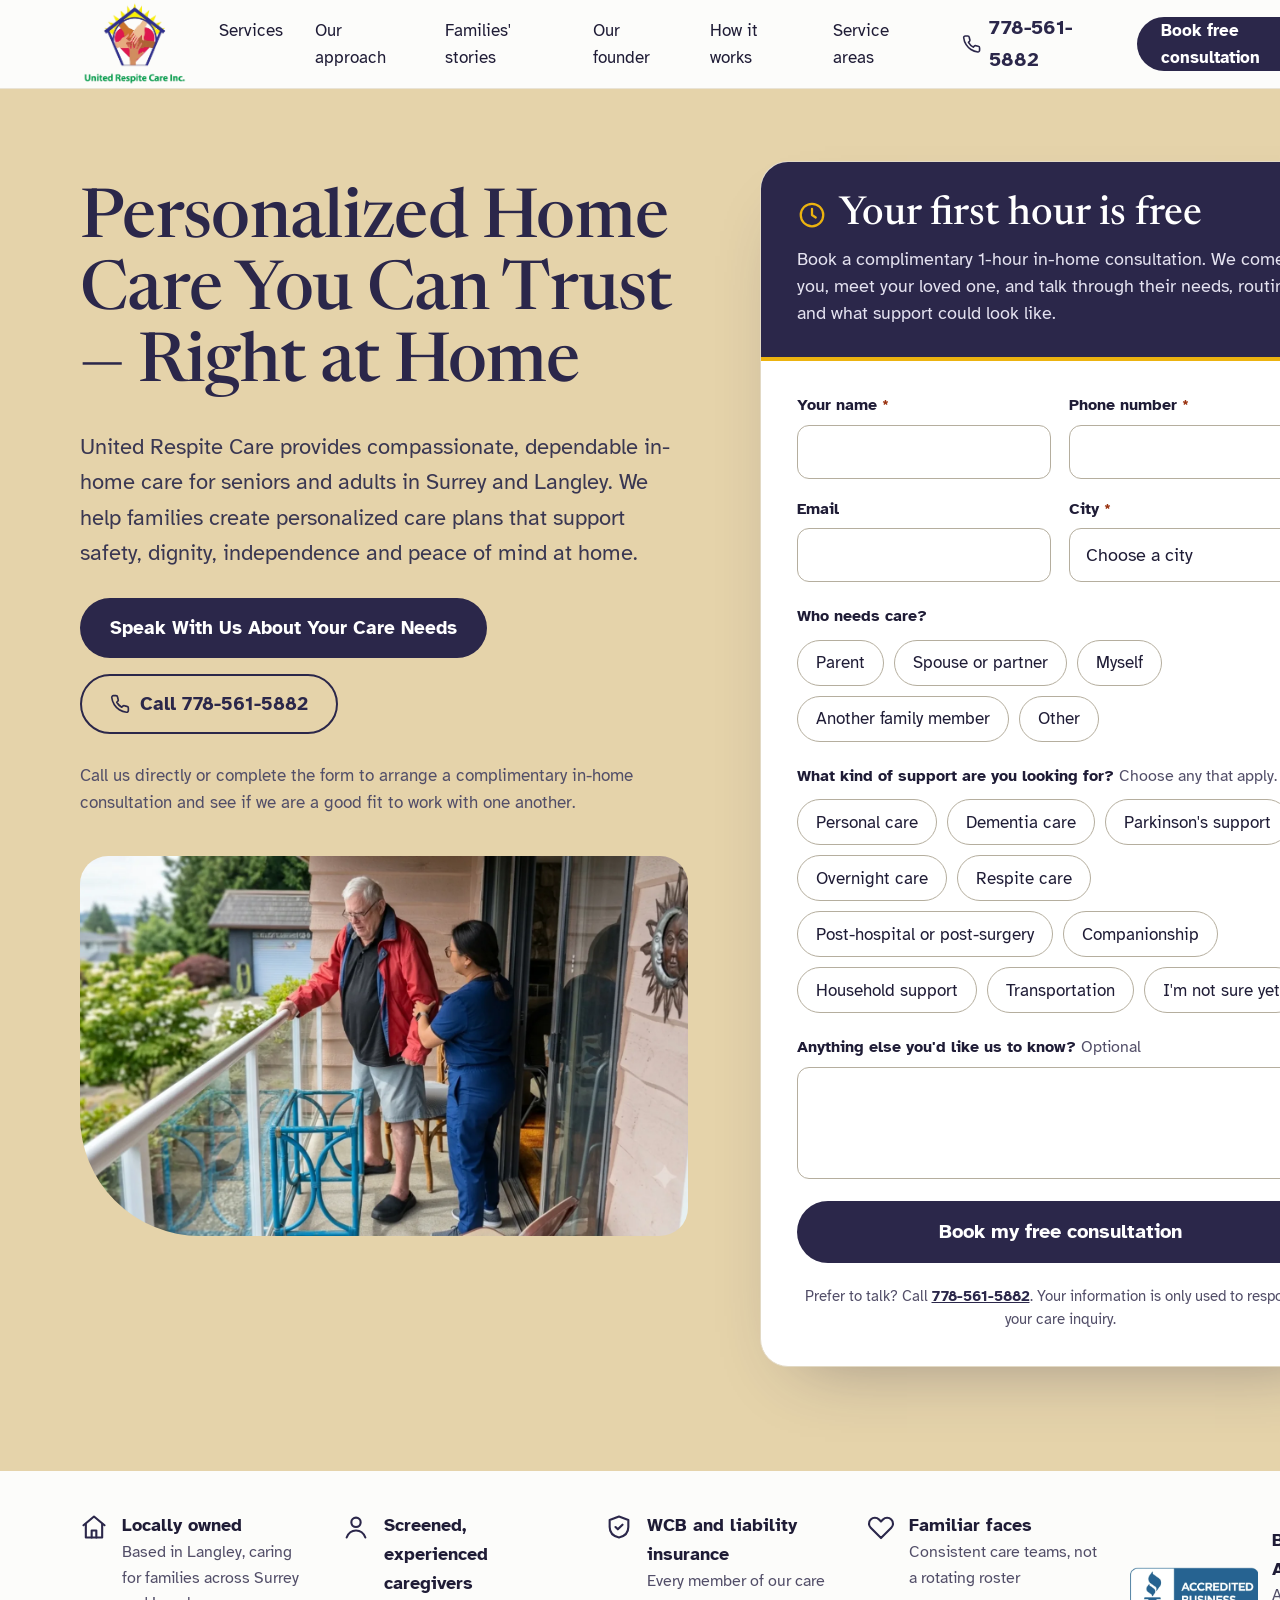
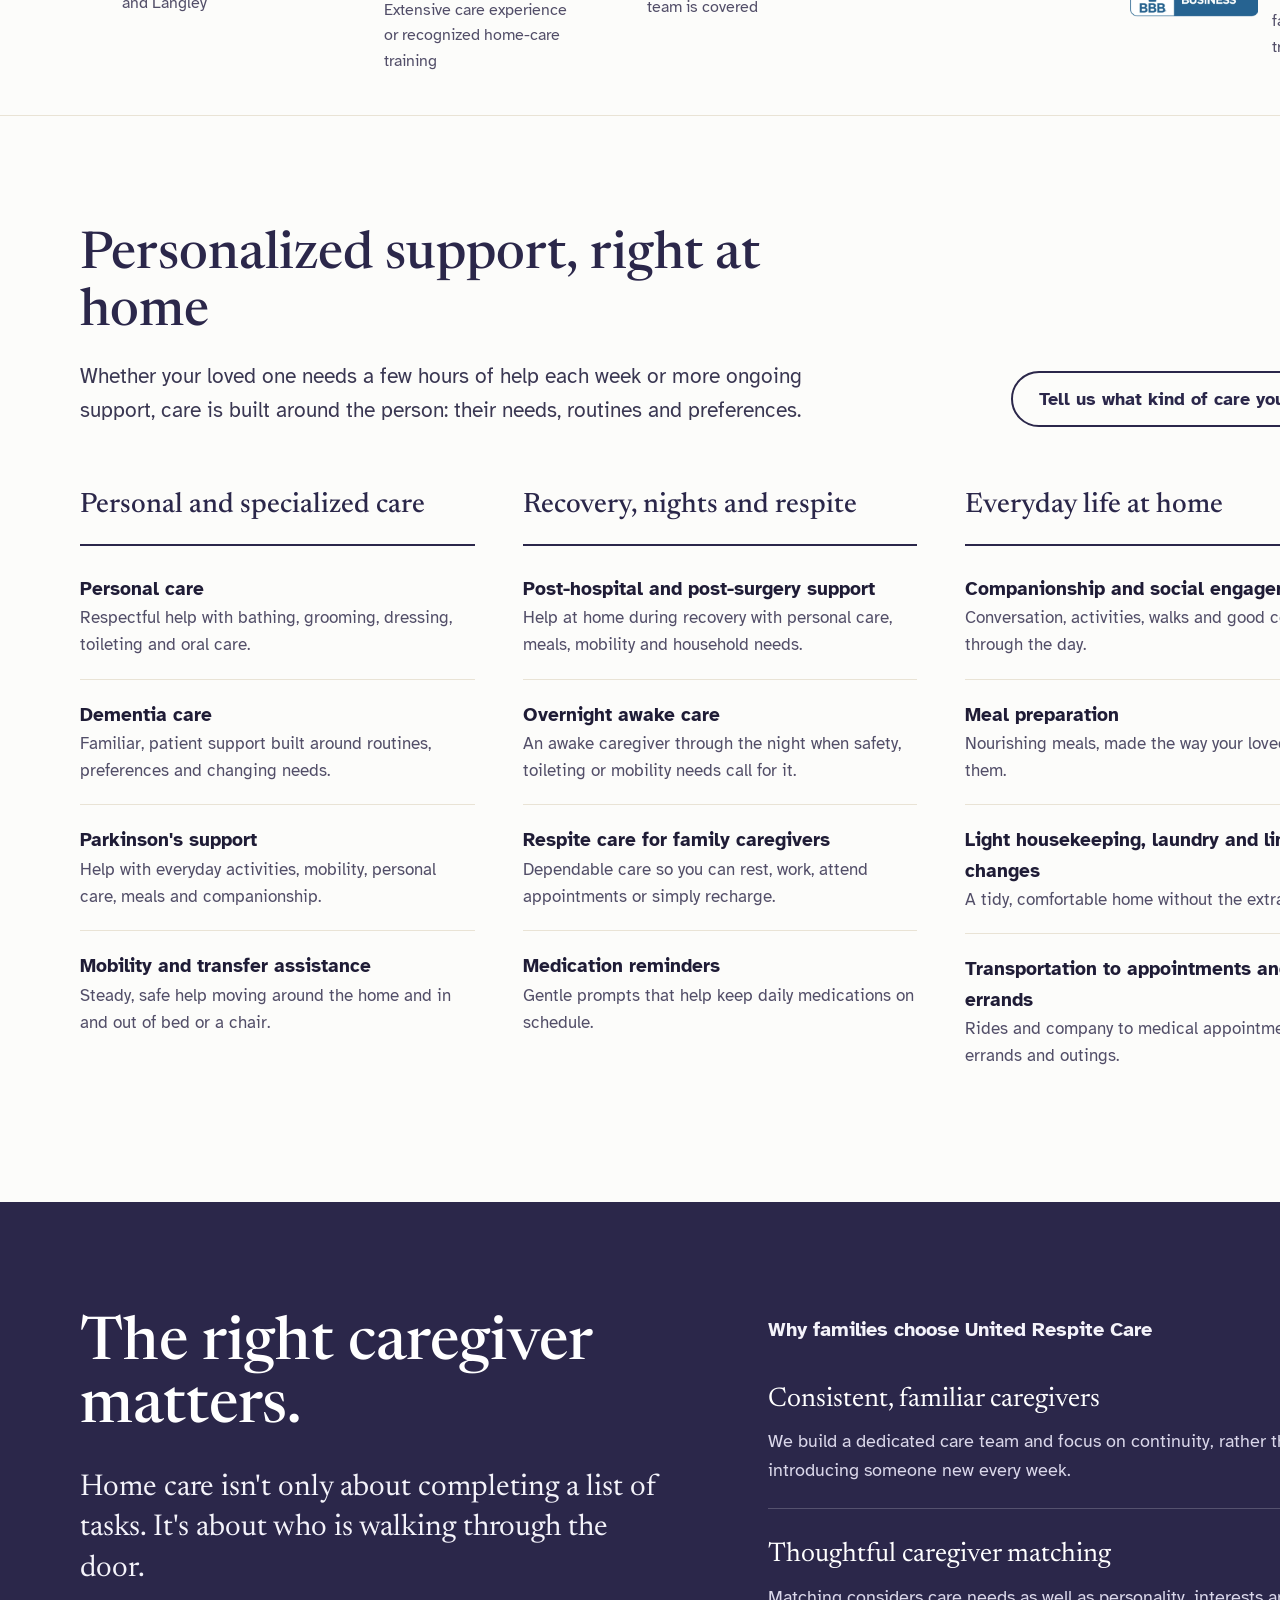
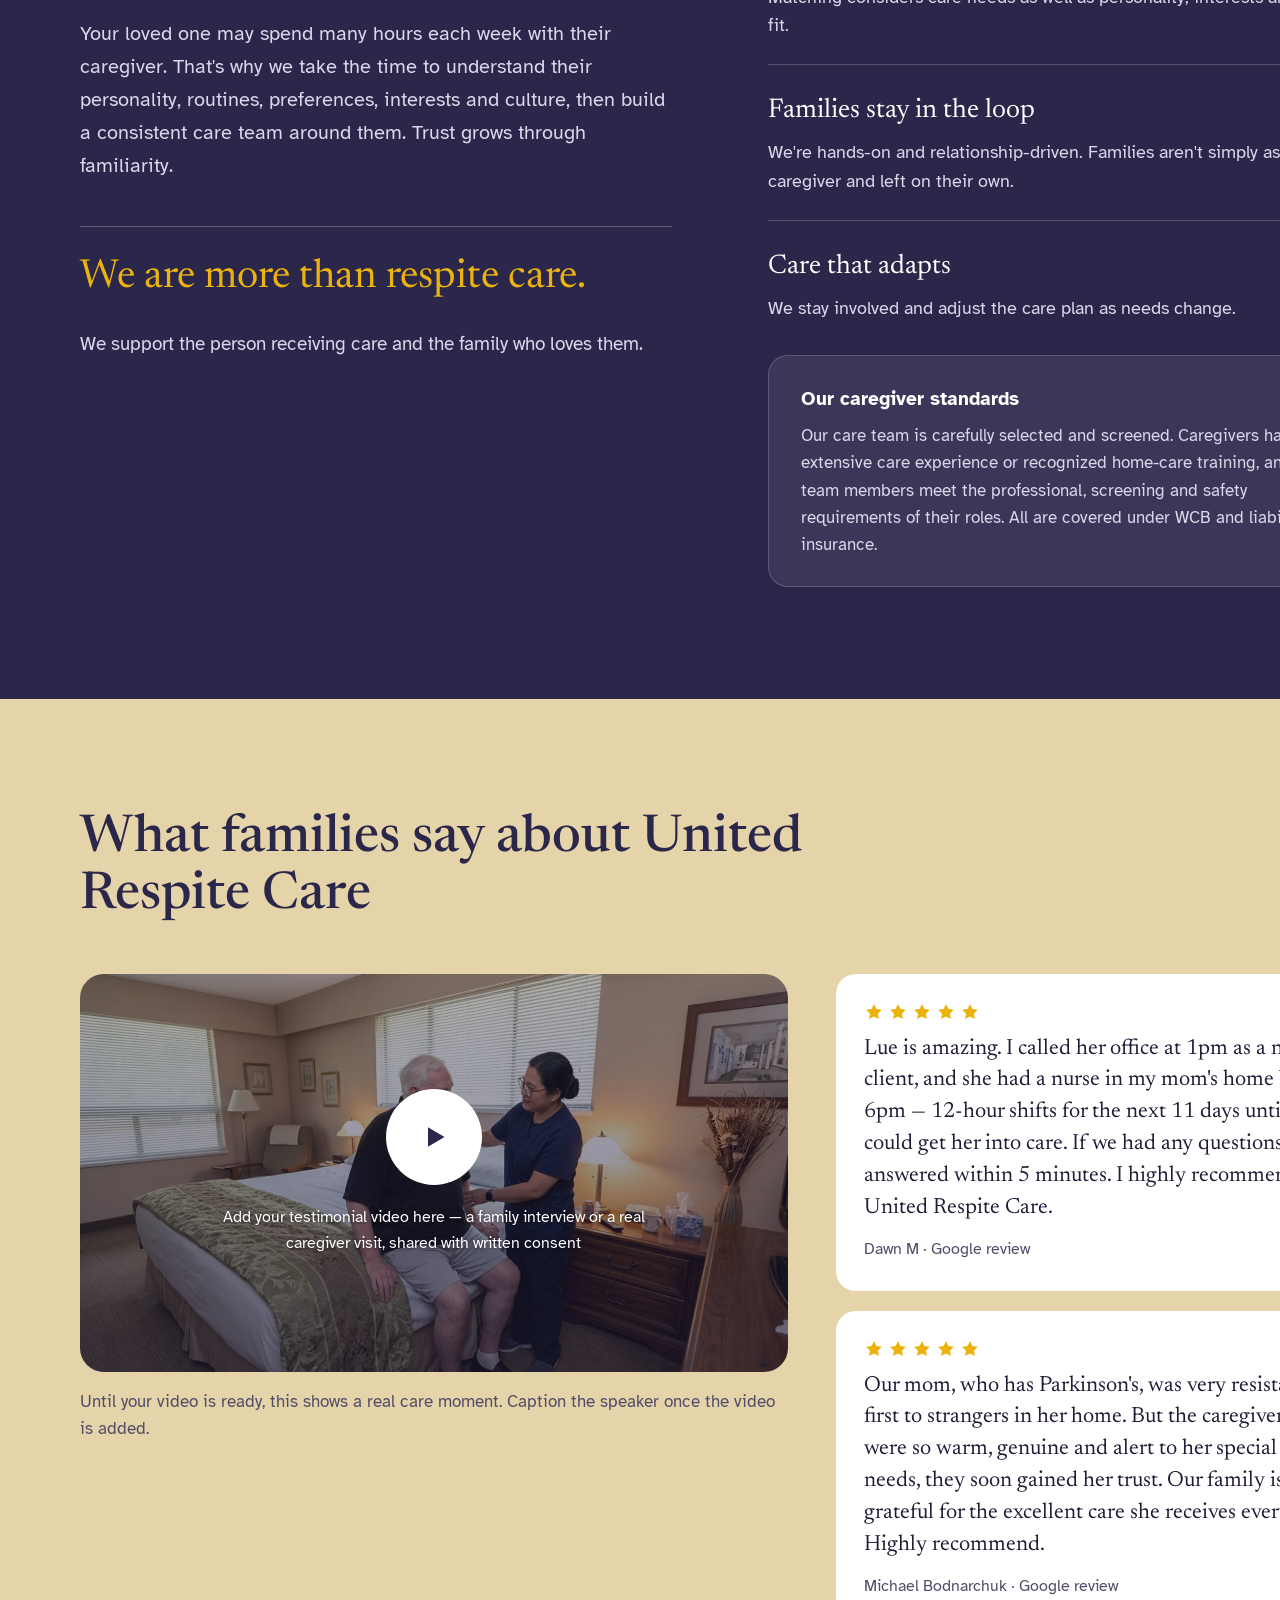
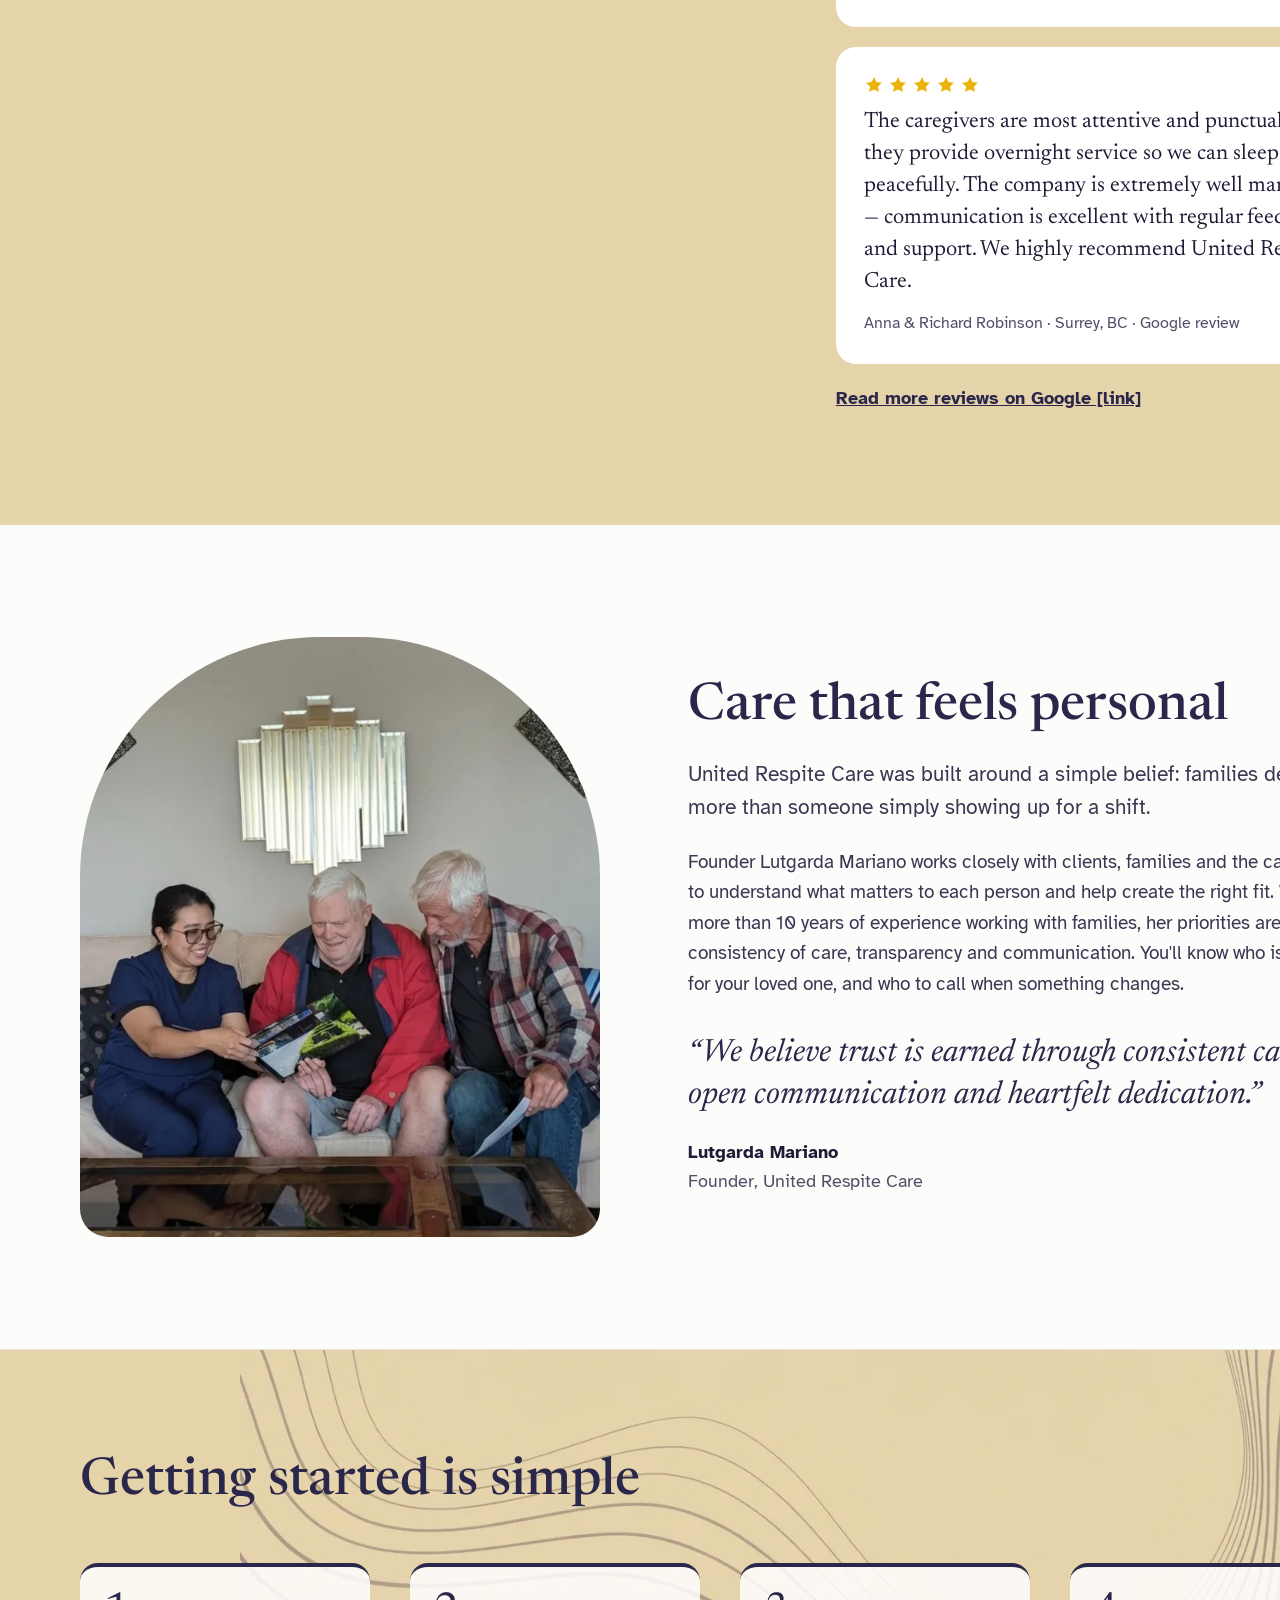
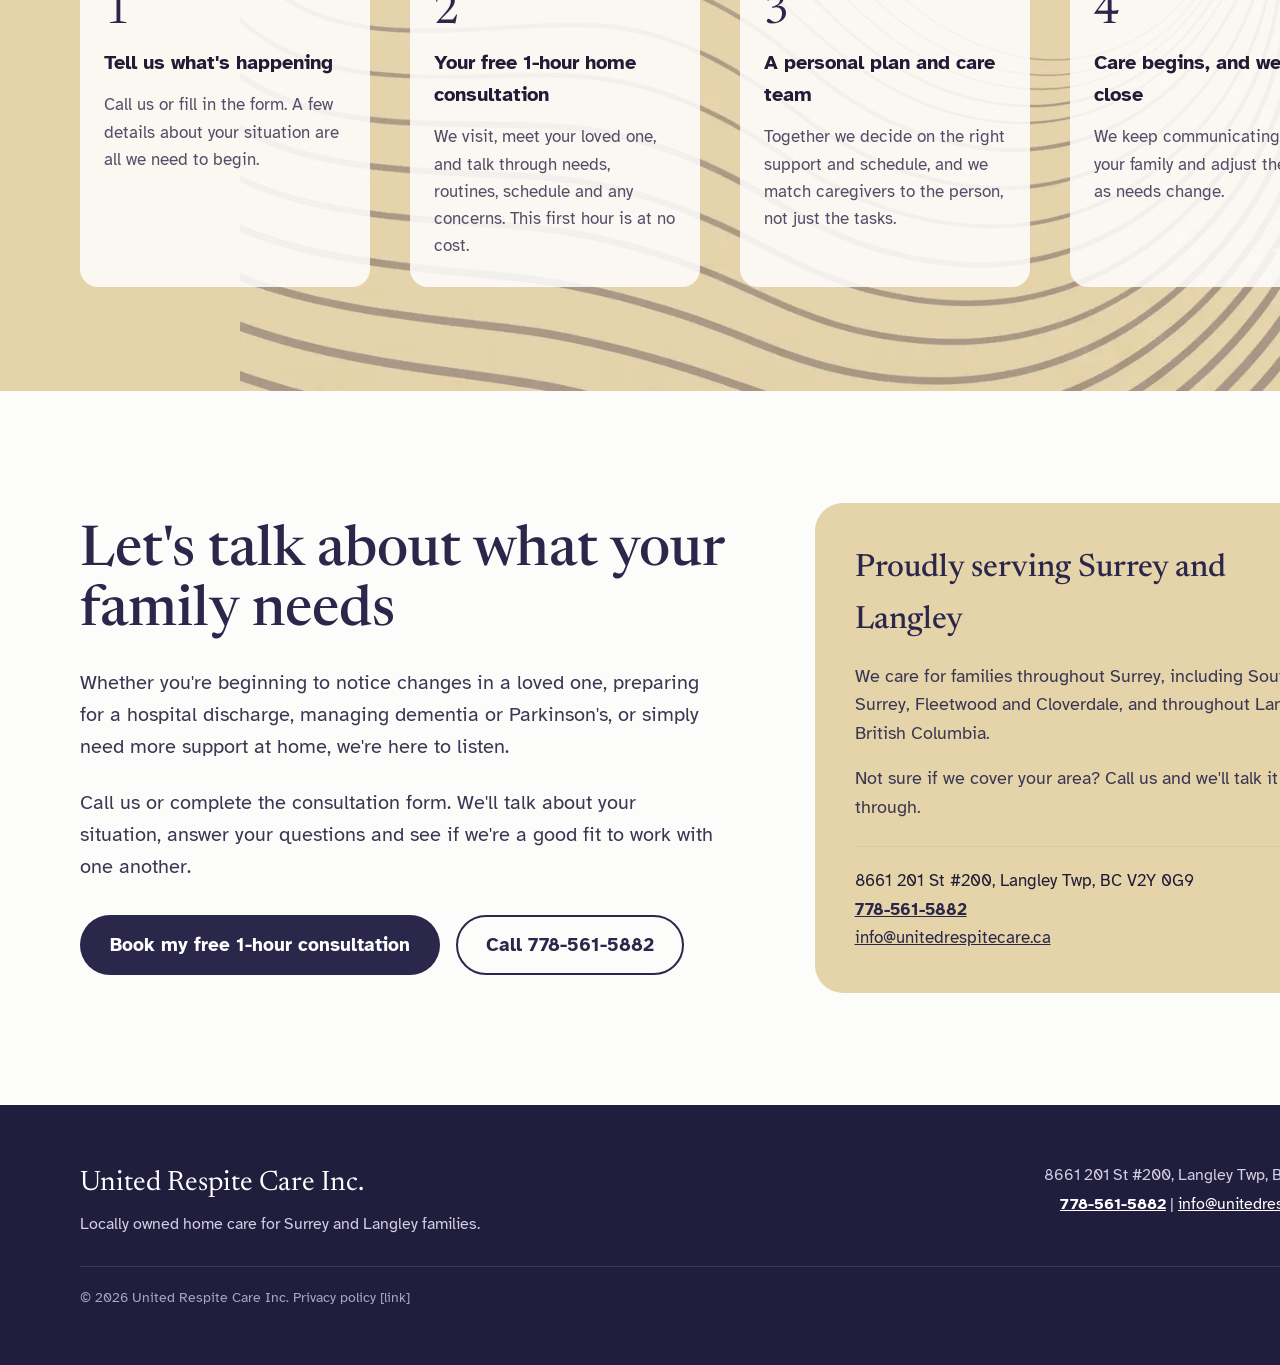
==== index.html @ 2848a7b1 "Add files via upload" ====
<!doctype html>
<html lang="en">
<head>
<meta charset="utf-8">
<meta name="viewport" content="width=device-width, initial-scale=1">
<title>Home Care in Surrey &amp; Langley | United Respite Care Inc.</title>
<meta name="description" content="Personalized, compassionate in-home care for seniors and adults in Surrey and Langley, BC. Dementia, Parkinson's, respite, overnight and post-hospital care. Book a free 1-hour consultation with United Respite Care.">
<link rel="canonical" href="https://www.unitedrespitecare.ca/">
<meta property="og:title" content="Personalized Home Care You Can Trust — United Respite Care">
<meta property="og:description" content="Compassionate in-home care for seniors and adults in Surrey and Langley, BC. Book a free 1-hour consultation.">
<meta property="og:type" content="website">
<meta property="og:url" content="https://www.unitedrespitecare.ca/">
<meta property="og:image" content="https://www.unitedrespitecare.ca/assets/hero.webp">
<link rel="icon" href="assets/logo.webp">
<link rel="preconnect" href="https://fonts.googleapis.com">
<link rel="preconnect" href="https://fonts.gstatic.com" crossorigin>
<link href="https://fonts.googleapis.com/css2?family=Atkinson+Hyperlegible:ital,wght@0,400;0,700;1,400&family=Newsreader:ital,opsz,wght@0,6..72,400;0,6..72,500;1,6..72,400&display=swap" rel="stylesheet">
<script type="application/ld+json">
{
  "@context": "https://schema.org",
  "@type": "HomeAndConstructionBusiness",
  "@id": "https://www.unitedrespitecare.ca/#business",
  "name": "United Respite Care Inc.",
  "image": "https://www.unitedrespitecare.ca/assets/hero.webp",
  "url": "https://www.unitedrespitecare.ca/",
  "telephone": "+1-778-561-5882",
  "email": "info@unitedrespitecare.ca",
  "priceRange": "$$",
  "address": {
    "@type": "PostalAddress",
    "streetAddress": "8661 201 St #200",
    "addressLocality": "Langley Twp",
    "addressRegion": "BC",
    "postalCode": "V2Y 0G9",
    "addressCountry": "CA"
  },
  "areaServed": ["Surrey", "South Surrey", "Fleetwood", "Cloverdale", "Langley"],
  "description": "Locally owned home care agency providing personalized, compassionate in-home support for seniors and adults in Surrey and Langley, BC."
}
</script>
<link rel="stylesheet" href="styles.css">
</head>
<body>

<div style="width: 1440px; height: 6420px; display: flex; flex-direction: column; background: #FCFCFA; color: #1F1C36; font-family: 'Atkinson Hyperlegible', 'Segoe UI', system-ui, sans-serif; font-size: 19px; line-height: 1.6; ">

<!-- Header -->
<header class="site-header" style="height: 112px; box-sizing: border-box; padding: 0 80px; display: flex; align-items: center; justify-content: space-between; gap: 32px; background: #FCFCFA; border-bottom: 1px solid #E9E3D5">
  <a href="#top" aria-label="United Respite Care Inc. home" style="display: flex; align-items: center; text-decoration: none">
    <img src="assets/logo.webp" alt="United Respite Care Inc." style="height: 88px; width: auto; display: block">
  </a>
  <nav class="main-nav" style="display: flex; gap: 32px; font-size: 17px">
    <a href="#services" style="text-decoration: none; color: #1F1C36">Services</a>
    <a href="#approach" style="text-decoration: none; color: #1F1C36">Our approach</a>
    <a href="#stories" style="text-decoration: none; color: #1F1C36">Families' stories</a>
    <a href="#founder" style="text-decoration: none; color: #1F1C36">Our founder</a>
    <a href="#how" style="text-decoration: none; color: #1F1C36">How it works</a>
    <a href="#areas" style="text-decoration: none; color: #1F1C36">Service areas</a>
  </nav>
  <div class="header-cta" style="display: flex; align-items: center; gap: 20px">
    <a href="tel:+17785615882" style="display: flex; align-items: center; gap: 8px; font-size: 20px; font-weight: 700; text-decoration: none; color: #2B274A">
      <svg width="20" height="20" viewBox="0 0 24 24" fill="none" stroke="currentColor" stroke-width="2" stroke-linecap="round" stroke-linejoin="round" aria-hidden="true"><path d="M22 16.92v3a2 2 0 0 1-2.18 2 19.79 19.79 0 0 1-8.63-3.07 19.5 19.5 0 0 1-6-6 19.79 19.79 0 0 1-3.07-8.67A2 2 0 0 1 4.11 2h3a2 2 0 0 1 2 1.72 12.84 12.84 0 0 0 .7 2.81 2 2 0 0 1-.45 2.11L8.09 9.91a16 16 0 0 0 6 6l1.27-1.27a2 2 0 0 1 2.11-.45 12.84 12.84 0 0 0 2.81.7A2 2 0 0 1 22 16.92z"></path></svg>
      778-561-5882
    </a>
    <a href="#consult" class="btn" style="display: flex; align-items: center; min-height: 52px; padding: 0 24px; border-radius: 999px; background: #2B274A; color: #FFFFFF; font-weight: 700; font-size: 17px; text-decoration: none">Book free consultation</a>
  </div>
</header>

<!-- Hero with lead form -->
<section id="top" class="hero sec grid-hero" style="padding: 72px 80px 104px; background: #E5D3AA; display: grid; grid-template-columns: minmax(0, 1fr) 600px; gap: 72px; align-items: start">
  <div style="display: flex; flex-direction: column; gap: 28px; padding-top: 24px">
    <h1 style="margin: 0; font-family: 'Newsreader', Georgia, serif; font-weight: 500; font-size: 68px; line-height: 1.06; letter-spacing: -0.01em; color: #2B274A">Personalized Home Care You Can Trust — Right at Home</h1>
    <p style="margin: 0; font-size: 22px; line-height: 1.6; color: #3A3752; max-width: 620px">United Respite Care provides compassionate, dependable in-home care for seniors and adults in Surrey and Langley. We help families create personalized care plans that support safety, dignity, independence and peace of mind at home.</p>
    <div style="display: flex; flex-wrap: wrap; gap: 16px; align-items: center">
      <a href="#consult" class="btn" style="display: flex; align-items: center; min-height: 60px; padding: 0 30px; border-radius: 999px; background: #2B274A; color: #FFFFFF; font-weight: 700; font-size: 19px; text-decoration: none">Speak With Us About Your Care Needs</a>
      <a href="tel:+17785615882" class="btn" style="display: flex; align-items: center; gap: 10px; min-height: 60px; padding: 0 28px; border-radius: 999px; border: 2px solid #2B274A; color: #2B274A; font-weight: 700; font-size: 19px; text-decoration: none">
        <svg width="20" height="20" viewBox="0 0 24 24" fill="none" stroke="currentColor" stroke-width="2" stroke-linecap="round" stroke-linejoin="round" aria-hidden="true"><path d="M22 16.92v3a2 2 0 0 1-2.18 2 19.79 19.79 0 0 1-8.63-3.07 19.5 19.5 0 0 1-6-6 19.79 19.79 0 0 1-3.07-8.67A2 2 0 0 1 4.11 2h3a2 2 0 0 1 2 1.72 12.84 12.84 0 0 0 .7 2.81 2 2 0 0 1-.45 2.11L8.09 9.91a16 16 0 0 0 6 6l1.27-1.27a2 2 0 0 1 2.11-.45 12.84 12.84 0 0 0 2.81.7A2 2 0 0 1 22 16.92z"></path></svg>
        Call 778-561-5882
      </a>
    </div>
    <p style="margin: 0; font-size: 17px; color: #524E68; max-width: 600px">Call us directly or complete the form to arrange a complimentary in-home consultation and see if we are a good fit to work with one another.</p>
    <img src="assets/hero.webp" alt="A United Respite Care caregiver steadying a senior client on his balcony" style="margin-top: 12px; width: 100%; height: 380px; object-fit: cover; border-radius: 28px 28px 28px 120px; display: block">
  </div>

  <!-- Lead form -->
  <div id="consult" style="background: #FFFFFF; border-radius: 28px; border: 1px solid #E2D9C4; box-shadow: 0 30px 70px -40px rgba(43, 39, 74, 0.45); overflow: hidden">
    <div style="background: #2B274A; padding: 32px 36px 30px; display: flex; flex-direction: column; gap: 10px; color: #FFFFFF; border-bottom: 4px solid #ECB30F">
      <div style="display: flex; align-items: center; gap: 12px">
        <svg width="30" height="30" viewBox="0 0 24 24" fill="none" stroke="#ECB30F" stroke-width="1.8" stroke-linecap="round" stroke-linejoin="round" aria-hidden="true"><circle cx="12" cy="12" r="9"></circle><path d="M12 7v5l3 2"></path></svg>
        <span style="font-family: 'Newsreader', Georgia, serif; font-size: 40px; font-weight: 500; line-height: 1.05">Your first hour is free</span>
      </div>
      <p style="margin: 0; font-size: 18px; line-height: 1.5; color: #E4E2F0">Book a complimentary 1-hour in-home consultation. We come to you, meet your loved one, and talk through their needs, routines and what support could look like.</p>
    </div>

    <form id="lead-form" action="https://formspree.io/f/YOUR_FORM_ID" method="POST">
<div id="form-panel">
    <div style="padding: 32px 36px 36px; display: flex; flex-direction: column; gap: 22px">
      <div style="display: grid; grid-template-columns: repeat(2, minmax(0, 1fr)); gap: 18px">
        <div style="display: flex; flex-direction: column; gap: 6px">
          <label for="f-name" style="font-size: 16px; font-weight: 700">Your name <span style="color: #9A3412">*</span></label>
          <input name="name" id="f-name" type="text" autocomplete="name" required style="height: 54px; box-sizing: border-box; padding: 0 14px; border: 1.5px solid #B5AE9E; border-radius: 12px; font: inherit; font-size: 18px; background: #FFFFFF; color: #1F1C36">
        </div>
        <div style="display: flex; flex-direction: column; gap: 6px">
          <label for="f-phone" style="font-size: 16px; font-weight: 700">Phone number <span style="color: #9A3412">*</span></label>
          <input name="phone" id="f-phone" type="tel" autocomplete="tel" required style="height: 54px; box-sizing: border-box; padding: 0 14px; border: 1.5px solid #B5AE9E; border-radius: 12px; font: inherit; font-size: 18px; background: #FFFFFF; color: #1F1C36">
        </div>
        <div style="display: flex; flex-direction: column; gap: 6px">
          <label for="f-email" style="font-size: 16px; font-weight: 700">Email</label>
          <input name="email" id="f-email" type="email" autocomplete="email" style="height: 54px; box-sizing: border-box; padding: 0 14px; border: 1.5px solid #B5AE9E; border-radius: 12px; font: inherit; font-size: 18px; background: #FFFFFF; color: #1F1C36">
        </div>
        <div style="display: flex; flex-direction: column; gap: 6px">
          <label for="f-city" style="font-size: 16px; font-weight: 700">City <span style="color: #9A3412">*</span></label>
          <select name="city" id="f-city" style="height: 54px; box-sizing: border-box; padding: 0 12px; border: 1.5px solid #B5AE9E; border-radius: 12px; font: inherit; font-size: 18px; background: #FFFFFF; color: #1F1C36">
            <option value="">Choose a city</option>
            <option>Surrey</option>
            <option>South Surrey</option>
            <option>Langley</option>
            <option>Other</option>
          </select>
        </div>
      </div>

      <div style="display: flex; flex-direction: column; gap: 10px">
        <span id="who-label" style="font-size: 16px; font-weight: 700">Who needs care?</span>
        <div role="group" aria-labelledby="who-label" style="display: flex; flex-wrap: wrap; gap: 10px">
          <button type="button" class="chip" data-group="who" data-value="Parent" aria-pressed="false" style="min-height: 46px; padding: 8px 18px; border-radius: 999px; font: inherit; font-size: 17px; cursor: pointer; background: #FFFFFF; color: #1F1C36; border: 1.5px solid #B5AE9E;">Parent</button>
<button type="button" class="chip" data-group="who" data-value="Spouse or partner" aria-pressed="false" style="min-height: 46px; padding: 8px 18px; border-radius: 999px; font: inherit; font-size: 17px; cursor: pointer; background: #FFFFFF; color: #1F1C36; border: 1.5px solid #B5AE9E;">Spouse or partner</button>
<button type="button" class="chip" data-group="who" data-value="Myself" aria-pressed="false" style="min-height: 46px; padding: 8px 18px; border-radius: 999px; font: inherit; font-size: 17px; cursor: pointer; background: #FFFFFF; color: #1F1C36; border: 1.5px solid #B5AE9E;">Myself</button>
<button type="button" class="chip" data-group="who" data-value="Another family member" aria-pressed="false" style="min-height: 46px; padding: 8px 18px; border-radius: 999px; font: inherit; font-size: 17px; cursor: pointer; background: #FFFFFF; color: #1F1C36; border: 1.5px solid #B5AE9E;">Another family member</button>
<button type="button" class="chip" data-group="who" data-value="Other" aria-pressed="false" style="min-height: 46px; padding: 8px 18px; border-radius: 999px; font: inherit; font-size: 17px; cursor: pointer; background: #FFFFFF; color: #1F1C36; border: 1.5px solid #B5AE9E;">Other</button>
        </div>
      </div>

      <div style="display: flex; flex-direction: column; gap: 10px">
        <span id="support-label" style="font-size: 16px; font-weight: 700">What kind of support are you looking for? <span style="font-weight: 400; color: #524E68">Choose any that apply.</span></span>
        <div role="group" aria-labelledby="support-label" style="display: flex; flex-wrap: wrap; gap: 10px">
          <button type="button" class="chip" data-group="support" data-value="Personal care" aria-pressed="false" style="min-height: 46px; padding: 8px 18px; border-radius: 999px; font: inherit; font-size: 17px; cursor: pointer; background: #FFFFFF; color: #1F1C36; border: 1.5px solid #B5AE9E;">Personal care</button>
<button type="button" class="chip" data-group="support" data-value="Dementia care" aria-pressed="false" style="min-height: 46px; padding: 8px 18px; border-radius: 999px; font: inherit; font-size: 17px; cursor: pointer; background: #FFFFFF; color: #1F1C36; border: 1.5px solid #B5AE9E;">Dementia care</button>
<button type="button" class="chip" data-group="support" data-value="Parkinson's support" aria-pressed="false" style="min-height: 46px; padding: 8px 18px; border-radius: 999px; font: inherit; font-size: 17px; cursor: pointer; background: #FFFFFF; color: #1F1C36; border: 1.5px solid #B5AE9E;">Parkinson's support</button>
<button type="button" class="chip" data-group="support" data-value="Overnight care" aria-pressed="false" style="min-height: 46px; padding: 8px 18px; border-radius: 999px; font: inherit; font-size: 17px; cursor: pointer; background: #FFFFFF; color: #1F1C36; border: 1.5px solid #B5AE9E;">Overnight care</button>
<button type="button" class="chip" data-group="support" data-value="Respite care" aria-pressed="false" style="min-height: 46px; padding: 8px 18px; border-radius: 999px; font: inherit; font-size: 17px; cursor: pointer; background: #FFFFFF; color: #1F1C36; border: 1.5px solid #B5AE9E;">Respite care</button>
<button type="button" class="chip" data-group="support" data-value="Post-hospital or post-surgery" aria-pressed="false" style="min-height: 46px; padding: 8px 18px; border-radius: 999px; font: inherit; font-size: 17px; cursor: pointer; background: #FFFFFF; color: #1F1C36; border: 1.5px solid #B5AE9E;">Post-hospital or post-surgery</button>
<button type="button" class="chip" data-group="support" data-value="Companionship" aria-pressed="false" style="min-height: 46px; padding: 8px 18px; border-radius: 999px; font: inherit; font-size: 17px; cursor: pointer; background: #FFFFFF; color: #1F1C36; border: 1.5px solid #B5AE9E;">Companionship</button>
<button type="button" class="chip" data-group="support" data-value="Household support" aria-pressed="false" style="min-height: 46px; padding: 8px 18px; border-radius: 999px; font: inherit; font-size: 17px; cursor: pointer; background: #FFFFFF; color: #1F1C36; border: 1.5px solid #B5AE9E;">Household support</button>
<button type="button" class="chip" data-group="support" data-value="Transportation" aria-pressed="false" style="min-height: 46px; padding: 8px 18px; border-radius: 999px; font: inherit; font-size: 17px; cursor: pointer; background: #FFFFFF; color: #1F1C36; border: 1.5px solid #B5AE9E;">Transportation</button>
<button type="button" class="chip" data-group="support" data-value="I'm not sure yet" aria-pressed="false" style="min-height: 46px; padding: 8px 18px; border-radius: 999px; font: inherit; font-size: 17px; cursor: pointer; background: #FFFFFF; color: #1F1C36; border: 1.5px solid #B5AE9E;">I'm not sure yet</button>
        </div>
      </div>

      <div style="display: flex; flex-direction: column; gap: 6px">
        <label for="f-msg" style="font-size: 16px; font-weight: 700">Anything else you'd like us to know? <span style="font-weight: 400; color: #524E68">Optional</span></label>
        <textarea name="message" id="f-msg" rows="3" style="box-sizing: border-box; padding: 12px 14px; border: 1.5px solid #B5AE9E; border-radius: 12px; font: inherit; font-size: 18px; resize: vertical; background: #FFFFFF; color: #1F1C36"></textarea>
      </div>

      <button type="submit" id="submit-btn" class="btn" style="min-height: 62px; border: 0; border-radius: 999px; background: #2B274A; color: #FFFFFF; font: inherit; font-size: 20px; font-weight: 700; cursor: pointer">Book my free consultation</button>
      <p style="margin: 0; font-size: 15px; line-height: 1.5; color: #524E68; text-align: center">Prefer to talk? Call <a href="tel:+17785615882" style="font-weight: 700">778-561-5882</a>. Your information is only used to respond to your care inquiry.</p>
    </div>
    </div>

    </form>
<div id="thanks-panel" style="display:none">
    <div style="padding: 48px 36px 52px; display: flex; flex-direction: column; gap: 18px">
      <div style="width: 56px; height: 56px; border-radius: 50%; background: #F1E7CF; display: flex; align-items: center; justify-content: center; color: #2B274A">
        <svg width="28" height="28" viewBox="0 0 24 24" fill="none" stroke="currentColor" stroke-width="2.2" stroke-linecap="round" stroke-linejoin="round" aria-hidden="true"><path d="M20 6 9 17l-5-5"></path></svg>
      </div>
      <h2 style="margin: 0; font-family: 'Newsreader', Georgia, serif; font-weight: 500; font-size: 34px; line-height: 1.15">Thank you. Your request has been sent.</h2>
      <p style="margin: 0; font-size: 18px; color: #3A3752">A member of our team will call you to arrange your free 1-hour in-home consultation. If something has changed or feels urgent, please call us at <a href="tel:+17785615882" style="font-weight: 700">778-561-5882</a>.</p>
      <button type="button" id="reset-btn" class="btn" style="align-self: flex-start; min-height: 48px; padding: 0 22px; border-radius: 999px; border: 1.5px solid #B5AE9E; background: #FFFFFF; font: inherit; font-size: 17px; cursor: pointer; color: #1F1C36">Edit my request</button>
    </div>
    </div>
  </div>
</section>

<!-- Trust strip -->
<section class="sec trust grid-5" style="padding: 40px 80px; display: grid; grid-template-columns: repeat(5, minmax(0, 1fr)); gap: 32px; border-bottom: 1px solid #E9E3D5">
  <div style="display: flex; gap: 14px; align-items: flex-start">
    <svg width="28" height="28" viewBox="0 0 24 24" fill="none" stroke="#2B274A" stroke-width="1.8" stroke-linecap="round" stroke-linejoin="round" aria-hidden="true" style="flex-shrink: 0; margin-top: 2px"><path d="M3 10.5 12 3l9 7.5"></path><path d="M5 9.5V21h14V9.5"></path><path d="M10 21v-6h4v6"></path></svg>
    <div><div style="font-weight: 700; font-size: 18px">Locally owned</div><div style="font-size: 16px; color: #524E68">Based in Langley, caring for families across Surrey and Langley</div></div>
  </div>
  <div style="display: flex; gap: 14px; align-items: flex-start">
    <svg width="28" height="28" viewBox="0 0 24 24" fill="none" stroke="#2B274A" stroke-width="1.8" stroke-linecap="round" stroke-linejoin="round" aria-hidden="true" style="flex-shrink: 0; margin-top: 2px"><circle cx="12" cy="8" r="4"></circle><path d="M4 21c1.5-4 4.5-6 8-6s6.5 2 8 6"></path></svg>
    <div><div style="font-weight: 700; font-size: 18px">Screened, experienced caregivers</div><div style="font-size: 16px; color: #524E68">Extensive care experience or recognized home-care training</div></div>
  </div>
  <div style="display: flex; gap: 14px; align-items: flex-start">
    <svg width="28" height="28" viewBox="0 0 24 24" fill="none" stroke="#2B274A" stroke-width="1.8" stroke-linecap="round" stroke-linejoin="round" aria-hidden="true" style="flex-shrink: 0; margin-top: 2px"><path d="M12 3 4 6v6c0 5 3.5 8 8 9 4.5-1 8-4 8-9V6z"></path><path d="m9 12 2 2 4-4"></path></svg>
    <div><div style="font-weight: 700; font-size: 18px">WCB and liability insurance</div><div style="font-size: 16px; color: #524E68">Every member of our care team is covered</div></div>
  </div>
  <div style="display: flex; gap: 14px; align-items: flex-start">
    <svg width="28" height="28" viewBox="0 0 24 24" fill="none" stroke="#2B274A" stroke-width="1.8" stroke-linecap="round" stroke-linejoin="round" aria-hidden="true" style="flex-shrink: 0; margin-top: 2px"><path d="M20.8 5.6a5 5 0 0 0-7.1 0L12 7.3l-1.7-1.7a5 5 0 0 0-7.1 7.1L12 21.5l8.8-8.8a5 5 0 0 0 0-7.1z"></path></svg>
    <div><div style="font-weight: 700; font-size: 18px">Familiar faces</div><div style="font-size: 16px; color: #524E68">Consistent care teams, not a rotating roster</div></div>
  </div>
  <div style="display: flex; gap: 14px; align-items: center">
    <img src="assets/bbb-accredited.webp" alt="BBB Accredited Business" style="height: 52px; width: auto; flex-shrink: 0; display: block">
    <div><div style="font-weight: 700; font-size: 18px">BBB Accredited</div><div style="font-size: 16px; color: #524E68">A business families can trust</div></div>
  </div>
</section>

<!-- Services -->
<section id="services" class="sec" style="padding: 112px 80px; display: flex; flex-direction: column; gap: 56px">
  <div style="display: flex; justify-content: space-between; align-items: flex-end; gap: 64px">
    <div style="display: flex; flex-direction: column; gap: 18px; max-width: 760px">
      <h2 style="margin: 0; font-family: 'Newsreader', Georgia, serif; font-weight: 500; font-size: 52px; line-height: 1.1; color: #2B274A">Personalized support, right at home</h2>
      <p style="margin: 0; font-size: 21px; color: #3A3752">Whether your loved one needs a few hours of help each week or more ongoing support, care is built around the person: their needs, routines and preferences.</p>
    </div>
    <a href="#consult" class="btn" style="flex-shrink: 0; display: flex; align-items: center; min-height: 56px; padding: 0 26px; border-radius: 999px; border: 2px solid #2B274A; color: #2B274A; font-weight: 700; font-size: 18px; text-decoration: none">Tell us what kind of care you need</a>
  </div>

  <div style="display: grid; grid-template-columns: repeat(3, minmax(0, 1fr)); gap: 48px" class="grid-3">
    <div style="display: flex; flex-direction: column">
      <h3 style="margin: 0 0 8px; font-family: 'Newsreader', Georgia, serif; font-weight: 500; font-size: 28px; color: #2B274A; padding-bottom: 16px; border-bottom: 2px solid #2B274A">Personal and specialized care</h3>
      <div style="padding: 20px 0; border-bottom: 1px solid #E9E3D5"><div style="font-weight: 700; font-size: 19px">Personal care</div><div style="font-size: 17px; color: #524E68">Respectful help with bathing, grooming, dressing, toileting and oral care.</div></div>
      <div style="padding: 20px 0; border-bottom: 1px solid #E9E3D5"><div style="font-weight: 700; font-size: 19px">Dementia care</div><div style="font-size: 17px; color: #524E68">Familiar, patient support built around routines, preferences and changing needs.</div></div>
      <div style="padding: 20px 0; border-bottom: 1px solid #E9E3D5"><div style="font-weight: 700; font-size: 19px">Parkinson's support</div><div style="font-size: 17px; color: #524E68">Help with everyday activities, mobility, personal care, meals and companionship.</div></div>
      <div style="padding: 20px 0"><div style="font-weight: 700; font-size: 19px">Mobility and transfer assistance</div><div style="font-size: 17px; color: #524E68">Steady, safe help moving around the home and in and out of bed or a chair.</div></div>
    </div>
    <div style="display: flex; flex-direction: column">
      <h3 style="margin: 0 0 8px; font-family: 'Newsreader', Georgia, serif; font-weight: 500; font-size: 28px; color: #2B274A; padding-bottom: 16px; border-bottom: 2px solid #2B274A">Recovery, nights and respite</h3>
      <div style="padding: 20px 0; border-bottom: 1px solid #E9E3D5"><div style="font-weight: 700; font-size: 19px">Post-hospital and post-surgery support</div><div style="font-size: 17px; color: #524E68">Help at home during recovery with personal care, meals, mobility and household needs.</div></div>
      <div style="padding: 20px 0; border-bottom: 1px solid #E9E3D5"><div style="font-weight: 700; font-size: 19px">Overnight awake care</div><div style="font-size: 17px; color: #524E68">An awake caregiver through the night when safety, toileting or mobility needs call for it.</div></div>
      <div style="padding: 20px 0; border-bottom: 1px solid #E9E3D5"><div style="font-weight: 700; font-size: 19px">Respite care for family caregivers</div><div style="font-size: 17px; color: #524E68">Dependable care so you can rest, work, attend appointments or simply recharge.</div></div>
      <div style="padding: 20px 0"><div style="font-weight: 700; font-size: 19px">Medication reminders</div><div style="font-size: 17px; color: #524E68">Gentle prompts that help keep daily medications on schedule.</div></div>
    </div>
    <div style="display: flex; flex-direction: column">
      <h3 style="margin: 0 0 8px; font-family: 'Newsreader', Georgia, serif; font-weight: 500; font-size: 28px; color: #2B274A; padding-bottom: 16px; border-bottom: 2px solid #2B274A">Everyday life at home</h3>
      <div style="padding: 20px 0; border-bottom: 1px solid #E9E3D5"><div style="font-weight: 700; font-size: 19px">Companionship and social engagement</div><div style="font-size: 17px; color: #524E68">Conversation, activities, walks and good company through the day.</div></div>
      <div style="padding: 20px 0; border-bottom: 1px solid #E9E3D5"><div style="font-weight: 700; font-size: 19px">Meal preparation</div><div style="font-size: 17px; color: #524E68">Nourishing meals, made the way your loved one likes them.</div></div>
      <div style="padding: 20px 0; border-bottom: 1px solid #E9E3D5"><div style="font-weight: 700; font-size: 19px">Light housekeeping, laundry and linen changes</div><div style="font-size: 17px; color: #524E68">A tidy, comfortable home without the extra effort.</div></div>
      <div style="padding: 20px 0"><div style="font-weight: 700; font-size: 19px">Transportation to appointments and errands</div><div style="font-size: 17px; color: #524E68">Rides and company to medical appointments, errands and outings.</div></div>
    </div>
  </div>
</section>

<!-- Differentiator -->
<section id="approach" class="sec grid-2" style="padding: 112px 80px; background: #2B274A; color: #FFFFFF; display: grid; grid-template-columns: repeat(2, minmax(0, 1fr)); gap: 96px">
  <div style="display: flex; flex-direction: column; gap: 28px">
    <h2 style="margin: 0; font-family: 'Newsreader', Georgia, serif; font-weight: 500; font-size: 60px; line-height: 1.05">The right caregiver matters.</h2>
    <p style="margin: 0; font-family: 'Newsreader', Georgia, serif; font-size: 30px; line-height: 1.35; color: #F4F3FA">Home care isn't only about completing a list of tasks. It's about who is walking through the door.</p>
    <p style="margin: 0; font-size: 20px; line-height: 1.65; color: #DAD7EA">Your loved one may spend many hours each week with their caregiver. That's why we take the time to understand their personality, routines, preferences, interests and culture, then build a consistent care team around them. Trust grows through familiarity.</p>
    <p style="margin: 16px 0 0; padding-top: 28px; border-top: 1px solid rgba(255, 255, 255, 0.25); font-family: 'Newsreader', Georgia, serif; font-size: 40px; line-height: 1.15; color: #ECB30F">We are more than respite care.</p>
    <p style="margin: 0; font-size: 19px; color: #DAD7EA">We support the person receiving care and the family who loves them.</p>
  </div>
  <div style="display: flex; flex-direction: column">
    <h3 style="margin: 0 0 8px; font-size: 20px; font-weight: 700; color: #F4F3FA">Why families choose United Respite Care</h3>
    <div style="padding: 24px 0; border-bottom: 1px solid rgba(255, 255, 255, 0.2)"><div style="font-family: 'Newsreader', Georgia, serif; font-size: 27px; margin-bottom: 6px">Consistent, familiar caregivers</div><div style="font-size: 18px; color: #DAD7EA">We build a dedicated care team and focus on continuity, rather than introducing someone new every week.</div></div>
    <div style="padding: 24px 0; border-bottom: 1px solid rgba(255, 255, 255, 0.2)"><div style="font-family: 'Newsreader', Georgia, serif; font-size: 27px; margin-bottom: 6px">Thoughtful caregiver matching</div><div style="font-size: 18px; color: #DAD7EA">Matching considers care needs as well as personality, interests and cultural fit.</div></div>
    <div style="padding: 24px 0; border-bottom: 1px solid rgba(255, 255, 255, 0.2)"><div style="font-family: 'Newsreader', Georgia, serif; font-size: 27px; margin-bottom: 6px">Families stay in the loop</div><div style="font-size: 18px; color: #DAD7EA">We're hands-on and relationship-driven. Families aren't simply assigned a caregiver and left on their own.</div></div>
    <div style="padding: 24px 0 32px"><div style="font-family: 'Newsreader', Georgia, serif; font-size: 27px; margin-bottom: 6px">Care that adapts</div><div style="font-size: 18px; color: #DAD7EA">We stay involved and adjust the care plan as needs change.</div></div>
    <div style="padding: 28px 32px; border-radius: 20px; background: rgba(255, 255, 255, 0.08); border: 1px solid rgba(255, 255, 255, 0.18)">
      <div style="font-weight: 700; font-size: 19px; margin-bottom: 8px">Our caregiver standards</div>
      <div style="font-size: 17px; line-height: 1.6; color: #DAD7EA">Our care team is carefully selected and screened. Caregivers have extensive care experience or recognized home-care training, and team members meet the professional, screening and safety requirements of their roles. All are covered under WCB and liability insurance.</div>
    </div>
  </div>
</section>

<!-- Testimonials + video -->
<section id="stories" class="sec" style="padding: 112px 80px; background: #E5D3AA; display: flex; flex-direction: column; gap: 48px">
  <h2 style="margin: 0; font-family: 'Newsreader', Georgia, serif; font-weight: 500; font-size: 52px; line-height: 1.1; color: #2B274A; max-width: 820px">What families say about United Respite Care</h2>
  <div style="display: grid; grid-template-columns: minmax(0, 1.35fr) minmax(0, 1fr); gap: 48px; align-items: start" class="grid-2">
    <div style="display: flex; flex-direction: column; gap: 16px">
      <button type="button" aria-label="Play family testimonial video" style="position: relative; width: 100%; aspect-ratio: 16 / 9; border: 0; border-radius: 24px; background-image: linear-gradient(rgba(31,28,54,0.35), rgba(31,28,54,0.6)), url(assets/personal-care.webp); background-size: cover; background-position: center; color: #FFFFFF; font: inherit; cursor: pointer; display: flex; align-items: center; justify-content: center; flex-direction: column; gap: 20px; padding: 32px; box-sizing: border-box">
        <span style="width: 96px; height: 96px; border-radius: 50%; background: #FFFFFF; display: flex; align-items: center; justify-content: center">
          <svg width="36" height="36" viewBox="0 0 24 24" aria-hidden="true"><path d="M8 5.5v13l11-6.5z" fill="#2B274A"></path></svg>
        </span>
        <span style="font-size: 16px; max-width: 460px; text-align: center; text-shadow: 0 1px 3px rgba(0,0,0,0.5)">Add your testimonial video here — a family interview or a real caregiver visit, shared with written consent</span>
      </button>
      <p style="margin: 0; font-size: 17px; color: #524E68">Until your video is ready, this shows a real care moment. Caption the speaker once the video is added.</p>
    </div>
    <div style="display: flex; flex-direction: column; gap: 20px">
      <figure style="margin: 0; padding: 28px; background: #FFFFFF; border-radius: 20px">
        <div style="display: flex; gap: 4px; margin-bottom: 12px" aria-label="5 out of 5 stars">
          <svg width="20" height="20" viewBox="0 0 24 24" aria-hidden="true"><path d="m12 2.5 2.9 6 6.6.9-4.8 4.6 1.2 6.5L12 17.4l-5.9 3.1 1.2-6.5L2.5 9.4l6.6-.9z" fill="#ECB30F"></path></svg>
          <svg width="20" height="20" viewBox="0 0 24 24" aria-hidden="true"><path d="m12 2.5 2.9 6 6.6.9-4.8 4.6 1.2 6.5L12 17.4l-5.9 3.1 1.2-6.5L2.5 9.4l6.6-.9z" fill="#ECB30F"></path></svg>
          <svg width="20" height="20" viewBox="0 0 24 24" aria-hidden="true"><path d="m12 2.5 2.9 6 6.6.9-4.8 4.6 1.2 6.5L12 17.4l-5.9 3.1 1.2-6.5L2.5 9.4l6.6-.9z" fill="#ECB30F"></path></svg>
          <svg width="20" height="20" viewBox="0 0 24 24" aria-hidden="true"><path d="m12 2.5 2.9 6 6.6.9-4.8 4.6 1.2 6.5L12 17.4l-5.9 3.1 1.2-6.5L2.5 9.4l6.6-.9z" fill="#ECB30F"></path></svg>
          <svg width="20" height="20" viewBox="0 0 24 24" aria-hidden="true"><path d="m12 2.5 2.9 6 6.6.9-4.8 4.6 1.2 6.5L12 17.4l-5.9 3.1 1.2-6.5L2.5 9.4l6.6-.9z" fill="#ECB30F"></path></svg>
        </div>
        <blockquote style="margin: 0; font-family: 'Newsreader', Georgia, serif; font-size: 22px; line-height: 1.45">Lue is amazing. I called her office at 1pm as a new client, and she had a nurse in my mom's home by 6pm — 12-hour shifts for the next 11 days until we could get her into care. If we had any questions she answered within 5 minutes. I highly recommend United Respite Care.</blockquote>
        <figcaption style="margin-top: 12px; font-size: 16px; color: #524E68">Dawn M · Google review</figcaption>
      </figure>
      <figure style="margin: 0; padding: 28px; background: #FFFFFF; border-radius: 20px">
        <div style="display: flex; gap: 4px; margin-bottom: 12px" aria-label="5 out of 5 stars">
          <svg width="20" height="20" viewBox="0 0 24 24" aria-hidden="true"><path d="m12 2.5 2.9 6 6.6.9-4.8 4.6 1.2 6.5L12 17.4l-5.9 3.1 1.2-6.5L2.5 9.4l6.6-.9z" fill="#ECB30F"></path></svg>
          <svg width="20" height="20" viewBox="0 0 24 24" aria-hidden="true"><path d="m12 2.5 2.9 6 6.6.9-4.8 4.6 1.2 6.5L12 17.4l-5.9 3.1 1.2-6.5L2.5 9.4l6.6-.9z" fill="#ECB30F"></path></svg>
          <svg width="20" height="20" viewBox="0 0 24 24" aria-hidden="true"><path d="m12 2.5 2.9 6 6.6.9-4.8 4.6 1.2 6.5L12 17.4l-5.9 3.1 1.2-6.5L2.5 9.4l6.6-.9z" fill="#ECB30F"></path></svg>
          <svg width="20" height="20" viewBox="0 0 24 24" aria-hidden="true"><path d="m12 2.5 2.9 6 6.6.9-4.8 4.6 1.2 6.5L12 17.4l-5.9 3.1 1.2-6.5L2.5 9.4l6.6-.9z" fill="#ECB30F"></path></svg>
          <svg width="20" height="20" viewBox="0 0 24 24" aria-hidden="true"><path d="m12 2.5 2.9 6 6.6.9-4.8 4.6 1.2 6.5L12 17.4l-5.9 3.1 1.2-6.5L2.5 9.4l6.6-.9z" fill="#ECB30F"></path></svg>
        </div>
        <blockquote style="margin: 0; font-family: 'Newsreader', Georgia, serif; font-size: 22px; line-height: 1.45">Our mom, who has Parkinson's, was very resistant at first to strangers in her home. But the caregivers were so warm, genuine and alert to her special needs, they soon gained her trust. Our family is grateful for the excellent care she receives every day. Highly recommend.</blockquote>
        <figcaption style="margin-top: 12px; font-size: 16px; color: #524E68">Michael Bodnarchuk · Google review</figcaption>
      </figure>
      <figure style="margin: 0; padding: 28px; background: #FFFFFF; border-radius: 20px">
        <div style="display: flex; gap: 4px; margin-bottom: 12px" aria-label="5 out of 5 stars">
          <svg width="20" height="20" viewBox="0 0 24 24" aria-hidden="true"><path d="m12 2.5 2.9 6 6.6.9-4.8 4.6 1.2 6.5L12 17.4l-5.9 3.1 1.2-6.5L2.5 9.4l6.6-.9z" fill="#ECB30F"></path></svg>
          <svg width="20" height="20" viewBox="0 0 24 24" aria-hidden="true"><path d="m12 2.5 2.9 6 6.6.9-4.8 4.6 1.2 6.5L12 17.4l-5.9 3.1 1.2-6.5L2.5 9.4l6.6-.9z" fill="#ECB30F"></path></svg>
          <svg width="20" height="20" viewBox="0 0 24 24" aria-hidden="true"><path d="m12 2.5 2.9 6 6.6.9-4.8 4.6 1.2 6.5L12 17.4l-5.9 3.1 1.2-6.5L2.5 9.4l6.6-.9z" fill="#ECB30F"></path></svg>
          <svg width="20" height="20" viewBox="0 0 24 24" aria-hidden="true"><path d="m12 2.5 2.9 6 6.6.9-4.8 4.6 1.2 6.5L12 17.4l-5.9 3.1 1.2-6.5L2.5 9.4l6.6-.9z" fill="#ECB30F"></path></svg>
          <svg width="20" height="20" viewBox="0 0 24 24" aria-hidden="true"><path d="m12 2.5 2.9 6 6.6.9-4.8 4.6 1.2 6.5L12 17.4l-5.9 3.1 1.2-6.5L2.5 9.4l6.6-.9z" fill="#ECB30F"></path></svg>
        </div>
        <blockquote style="margin: 0; font-family: 'Newsreader', Georgia, serif; font-size: 22px; line-height: 1.45">The caregivers are most attentive and punctual, and they provide overnight service so we can sleep peacefully. The company is extremely well managed — communication is excellent with regular feedback and support. We highly recommend United Respite Care.</blockquote>
        <figcaption style="margin-top: 12px; font-size: 16px; color: #524E68">Anna & Richard Robinson · Surrey, BC · Google review</figcaption>
      </figure>
      <a href="#stories" style="font-weight: 700; font-size: 18px">Read more reviews on Google [link]</a>
    </div>
  </div>
</section>

<!-- Founder -->
<section id="founder" class="sec grid-founder" style="padding: 112px 80px; display: grid; grid-template-columns: 520px minmax(0, 1fr); gap: 88px; align-items: center">
  <img src="assets/founder.webp" alt="Founder Lutgarda Mariano sharing a care plan with a client and his family at home" style="width: 100%; height: 600px; object-fit: cover; border-radius: 240px 240px 28px 28px; display: block">
  <div style="display: flex; flex-direction: column; gap: 22px; max-width: 660px">
    <h2 style="margin: 0; font-family: 'Newsreader', Georgia, serif; font-weight: 500; font-size: 52px; line-height: 1.1; color: #2B274A">Care that feels personal</h2>
    <p style="margin: 0; font-size: 21px; color: #3A3752">United Respite Care was built around a simple belief: families deserve more than someone simply showing up for a shift.</p>
    <p style="margin: 0; font-size: 19px; color: #3A3752">Founder Lutgarda Mariano works closely with clients, families and the care team to understand what matters to each person and help create the right fit. With more than 10 years of experience working with families, her priorities are safety, consistency of care, transparency and communication. You'll know who is caring for your loved one, and who to call when something changes.</p>
    <blockquote style="margin: 12px 0 0; padding-left: 0; font-family: 'Newsreader', Georgia, serif; font-style: italic; font-size: 32px; line-height: 1.3; color: #2B274A">“We believe trust is earned through consistent care, open communication and heartfelt dedication.”</blockquote>
    <div style="font-size: 18px"><span style="font-weight: 700">Lutgarda Mariano</span><br><span style="color: #524E68">Founder, United Respite Care</span></div>
  </div>
</section>

<!-- How it works -->
<section id="how" class="sec" style="padding: 104px 80px; background-color: #E5D3AA; background-image: url(assets/texture.webp); background-size: 1200px auto; background-position: right bottom; background-repeat: no-repeat; border-top: 1px solid #E9E3D5; display: flex; flex-direction: column; gap: 52px">
  <h2 style="margin: 0; font-family: 'Newsreader', Georgia, serif; font-weight: 500; font-size: 52px; line-height: 1.1; color: #2B274A">Getting started is simple</h2>
  <ol class="grid-4" style="margin: 0; padding: 0; list-style: none; display: grid; grid-template-columns: repeat(4, minmax(0, 1fr)); gap: 40px">
    <li style="display: flex; flex-direction: column; gap: 12px; padding: 24px 24px 28px; background: rgba(255,255,255,0.85); border-radius: 18px; border-top: 4px solid #2B274A">
      <span style="font-family: 'Newsreader', Georgia, serif; font-size: 44px; line-height: 1; color: #2B274A">1</span>
      <span style="font-weight: 700; font-size: 20px">Tell us what's happening</span>
      <span style="font-size: 17px; color: #524E68">Call us or fill in the form. A few details about your situation are all we need to begin.</span>
    </li>
    <li style="display: flex; flex-direction: column; gap: 12px; padding: 24px 24px 28px; background: rgba(255,255,255,0.85); border-radius: 18px; border-top: 4px solid #2B274A">
      <span style="font-family: 'Newsreader', Georgia, serif; font-size: 44px; line-height: 1; color: #2B274A">2</span>
      <span style="font-weight: 700; font-size: 20px">Your free 1-hour home consultation</span>
      <span style="font-size: 17px; color: #524E68">We visit, meet your loved one, and talk through needs, routines, schedule and any concerns. This first hour is at no cost.</span>
    </li>
    <li style="display: flex; flex-direction: column; gap: 12px; padding: 24px 24px 28px; background: rgba(255,255,255,0.85); border-radius: 18px; border-top: 4px solid #2B274A">
      <span style="font-family: 'Newsreader', Georgia, serif; font-size: 44px; line-height: 1; color: #2B274A">3</span>
      <span style="font-weight: 700; font-size: 20px">A personal plan and care team</span>
      <span style="font-size: 17px; color: #524E68">Together we decide on the right support and schedule, and we match caregivers to the person, not just the tasks.</span>
    </li>
    <li style="display: flex; flex-direction: column; gap: 12px; padding: 24px 24px 28px; background: rgba(255,255,255,0.85); border-radius: 18px; border-top: 4px solid #2B274A">
      <span style="font-family: 'Newsreader', Georgia, serif; font-size: 44px; line-height: 1; color: #2B274A">4</span>
      <span style="font-weight: 700; font-size: 20px">Care begins, and we stay close</span>
      <span style="font-size: 17px; color: #524E68">We keep communicating with your family and adjust the plan as needs change.</span>
    </li>
  </ol>
</section>

<!-- Final CTA + service area -->
<section id="areas" class="sec grid-2" style="padding: 112px 80px; display: grid; grid-template-columns: minmax(0, 1.2fr) minmax(0, 1fr); gap: 80px; align-items: center">
  <div style="display: flex; flex-direction: column; gap: 24px">
    <h2 style="margin: 0; font-family: 'Newsreader', Georgia, serif; font-weight: 500; font-size: 56px; line-height: 1.08; color: #2B274A">Let's talk about what your family needs</h2>
    <p style="margin: 0; font-size: 20px; color: #3A3752; max-width: 640px">Whether you're beginning to notice changes in a loved one, preparing for a hospital discharge, managing dementia or Parkinson's, or simply need more support at home, we're here to listen.</p>
    <p style="margin: 0; font-size: 20px; color: #3A3752; max-width: 640px">Call us or complete the consultation form. We'll talk about your situation, answer your questions and see if we're a good fit to work with one another.</p>
    <div style="display: flex; flex-wrap: wrap; gap: 16px; margin-top: 8px">
      <a href="#consult" class="btn" style="display: flex; align-items: center; min-height: 60px; padding: 0 30px; border-radius: 999px; background: #2B274A; color: #FFFFFF; font-weight: 700; font-size: 19px; text-decoration: none">Book my free 1-hour consultation</a>
      <a href="tel:+17785615882" class="btn" style="display: flex; align-items: center; min-height: 60px; padding: 0 28px; border-radius: 999px; border: 2px solid #2B274A; color: #2B274A; font-weight: 700; font-size: 19px; text-decoration: none">Call 778-561-5882</a>
    </div>
  </div>
  <div style="padding: 40px; border-radius: 28px; background: #E5D3AA; display: flex; flex-direction: column; gap: 16px">
    <h3 style="margin: 0; font-family: 'Newsreader', Georgia, serif; font-weight: 500; font-size: 32px; color: #2B274A">Proudly serving Surrey and Langley</h3>
    <p style="margin: 0; font-size: 18px; color: #3A3752">We care for families throughout Surrey, including South Surrey, Fleetwood and Cloverdale, and throughout Langley, British Columbia.</p>
    <p style="margin: 0; font-size: 18px; color: #3A3752">Not sure if we cover your area? Call us and we'll talk it through.</p>
    <div style="margin-top: 8px; padding-top: 20px; border-top: 1px solid #D9C99E; font-size: 17px; line-height: 1.7">
      8661 201 St #200, Langley Twp, BC V2Y 0G9<br>
      <a href="tel:+17785615882" style="font-weight: 700">778-561-5882</a><br>
      <a href="mailto:info@unitedrespitecare.ca">info@unitedrespitecare.ca</a>
    </div>
  </div>
</section>

<!-- Footer -->
<footer class="site-footer" style="padding: 56px 80px; background: #211E3D; color: #D2CFE3; display: flex; flex-direction: column; gap: 28px">
  <div style="display: flex; justify-content: space-between; align-items: flex-start; gap: 48px">
    <div style="display: flex; flex-direction: column; gap: 6px">
      <span style="font-family: 'Newsreader', Georgia, serif; font-size: 28px; color: #FFFFFF">United Respite Care Inc.</span>
      <span style="font-size: 16px">Locally owned home care for Surrey and Langley families.</span>
    </div>
    <div style="font-size: 16px; line-height: 1.8; text-align: right">
      8661 201 St #200, Langley Twp, BC V2Y 0G9<br>
      <a href="tel:+17785615882" style="color: #FFFFFF; font-weight: 700">778-561-5882</a> <span aria-hidden="true">|</span> <a href="mailto:info@unitedrespitecare.ca" style="color: #FFFFFF">info@unitedrespitecare.ca</a>
    </div>
  </div>
  <div style="font-size: 14px; color: #A9A5C2; padding-top: 20px; border-top: 1px solid rgba(255, 255, 255, 0.12)">© 2026 United Respite Care Inc. Privacy policy [link]</div>
</footer>

</div>


<div class="mobile-callbar" aria-label="Quick contact">
  <a href="tel:+17785615882" class="btn" style="display:flex;align-items:center;justify-content:center;gap:8px;min-height:52px;border-radius:999px;background:#2B274A;color:#FFFFFF;font-weight:700;font-size:17px;text-decoration:none">
    <svg width="18" height="18" viewBox="0 0 24 24" fill="none" stroke="currentColor" stroke-width="2" stroke-linecap="round" stroke-linejoin="round" aria-hidden="true"><path d="M22 16.92v3a2 2 0 0 1-2.18 2 19.79 19.79 0 0 1-8.63-3.07 19.5 19.5 0 0 1-6-6 19.79 19.79 0 0 1-3.07-8.67A2 2 0 0 1 4.11 2h3a2 2 0 0 1 2 1.72 12.84 12.84 0 0 0 .7 2.81 2 2 0 0 1-.45 2.11L8.09 9.91a16 16 0 0 0 6 6l1.27-1.27a2 2 0 0 1 2.11-.45 12.84 12.84 0 0 0 2.81.7A2 2 0 0 1 22 16.92z"></path></svg>
    Call now
  </a>
  <a href="#consult" class="btn" style="display:flex;align-items:center;justify-content:center;min-height:52px;border-radius:999px;border:2px solid #2B274A;color:#2B274A;font-weight:700;font-size:17px;text-decoration:none;box-sizing:border-box;background:#FFFFFF">Free 1-hour visit</a>
</div>
<script src="script.js"></script>
</body>
</html>
---- styles.css ----
/* United Respite Care — landing page styles
   Brand: #2B274A (main) · #E5D3AA (background) · #ECB30F (accent, sparing) · #1D92FF (hover) */

*, *::before, *::after { box-sizing: border-box; }
html { scroll-behavior: smooth; }
body { margin: 0; background: #FCFCFA; }

img { max-width: 100%; }

a { color: #2B274A; }
a:hover { color: #1D92FF; }
*:focus-visible { outline: 3px solid #1D92FF; outline-offset: 3px; }

.btn { transition: background-color .15s, border-color .15s, color .15s; }
.btn:hover { background: #1D92FF !important; border-color: #1D92FF !important; color: #FFFFFF !important; }

input::placeholder, textarea::placeholder { color: #6B7873; }

/* Chips */
.chip[aria-pressed="true"] {
  background: #2B274A !important;
  color: #FFFFFF !important;
  border-color: #2B274A !important;
}

/* Sticky mobile call bar — hidden on desktop */
.mobile-callbar { display: none; }

/* ---------- Tablet ---------- */
@media (max-width: 1080px) {
  .grid-hero { grid-template-columns: 1fr !important; }
  .grid-hero > div:first-child { padding-top: 0 !important; }
  .grid-2 { grid-template-columns: 1fr !important; gap: 48px !important; }
  .grid-founder { grid-template-columns: 1fr !important; gap: 40px !important; }
  .grid-3 { grid-template-columns: repeat(2, minmax(0, 1fr)) !important; }
  .grid-4 { grid-template-columns: repeat(2, minmax(0, 1fr)) !important; }
  .grid-5 { grid-template-columns: repeat(2, minmax(0, 1fr)) !important; gap: 28px !important; }
  .site-header .main-nav { display: none !important; }
  .sec, .hero, .trust { padding-left: 40px !important; padding-right: 40px !important; }
  .site-footer { padding-left: 40px !important; padding-right: 40px !important; }
  #founder .grid-founder > img,
  #founder img { height: 460px !important; }
}

/* ---------- Phone ---------- */
@media (max-width: 680px) {
  .grid-3, .grid-4, .grid-5 { grid-template-columns: 1fr !important; }
  .sec, .hero, .trust { padding-left: 20px !important; padding-right: 20px !important;
    padding-top: 64px !important; padding-bottom: 64px !important; }
  .site-footer { padding: 40px 20px !important; }
  .site-footer > div:first-child { flex-direction: column !important; gap: 24px !important; }
  .site-footer > div:first-child > div:last-child { text-align: left !important; }
  .site-header { height: auto !important; padding: 12px 20px !important; }
  .header-cta { gap: 12px !important; }
  .header-cta a[href^="tel"] { display: none !important; }   /* phone number moves to sticky bar */

  /* Big display type down a notch */
  h1 { font-size: 40px !important; }
  #approach h2 { font-size: 42px !important; }
  #areas h2 { font-size: 40px !important; }

  /* Hero form: single column fields */
  #consult .grid-2,
  #consult div[style*="repeat(2, minmax(0, 1fr))"] { grid-template-columns: 1fr !important; }

  /* Founder photo shorter on phones */
  #founder img { height: 380px !important; border-radius: 120px 120px 20px 20px !important; }

  /* Leave room for the sticky bar */
  body { padding-bottom: 96px; }

  .mobile-callbar {
    display: grid;
    grid-template-columns: 1fr 1fr;
    gap: 10px;
    position: fixed;
    left: 0; right: 0; bottom: 0;
    padding: 12px 16px calc(12px + env(safe-area-inset-bottom, 0px));
    background: #FFFFFF;
    border-top: 1px solid #E2D9C4;
    box-shadow: 0 -12px 30px -18px rgba(43, 39, 74, 0.35);
    z-index: 50;
  }
}

@media (prefers-reduced-motion: reduce) {
  html { scroll-behavior: auto; }
  .btn { transition: none; }
}
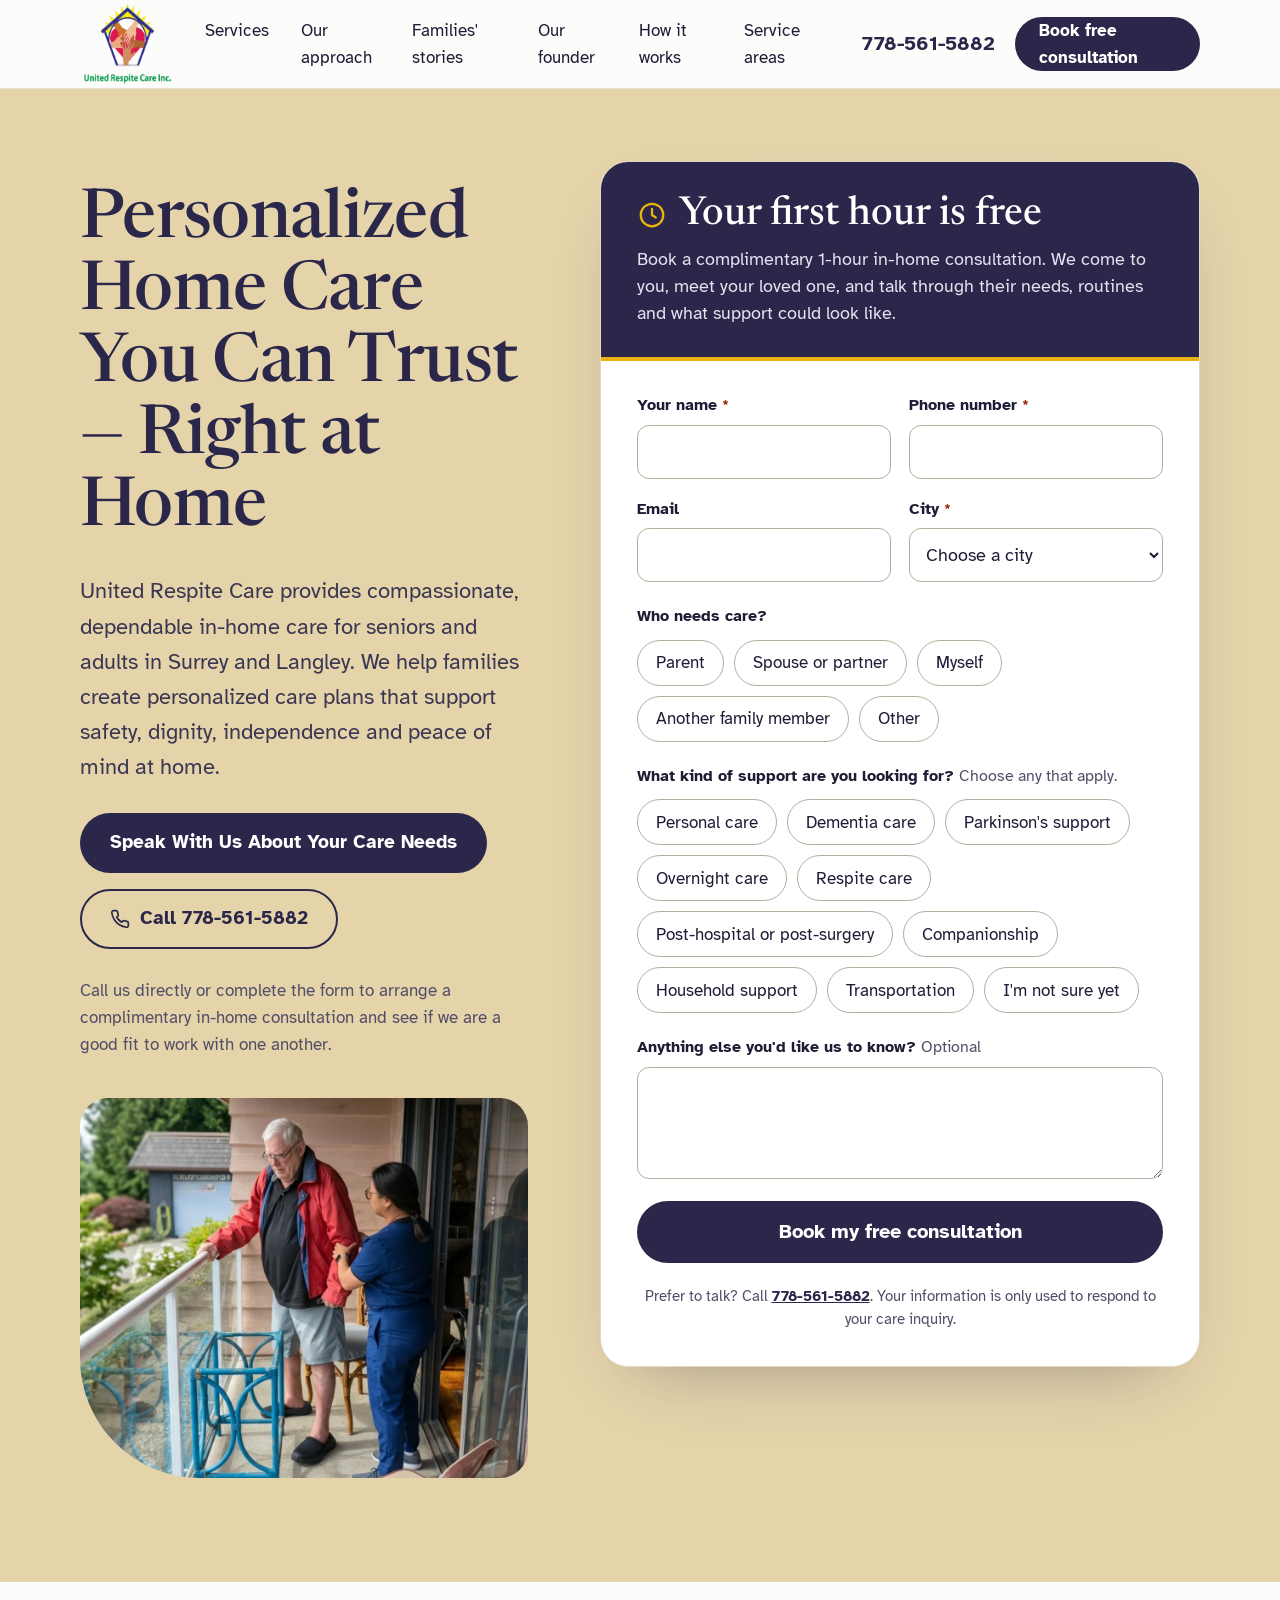
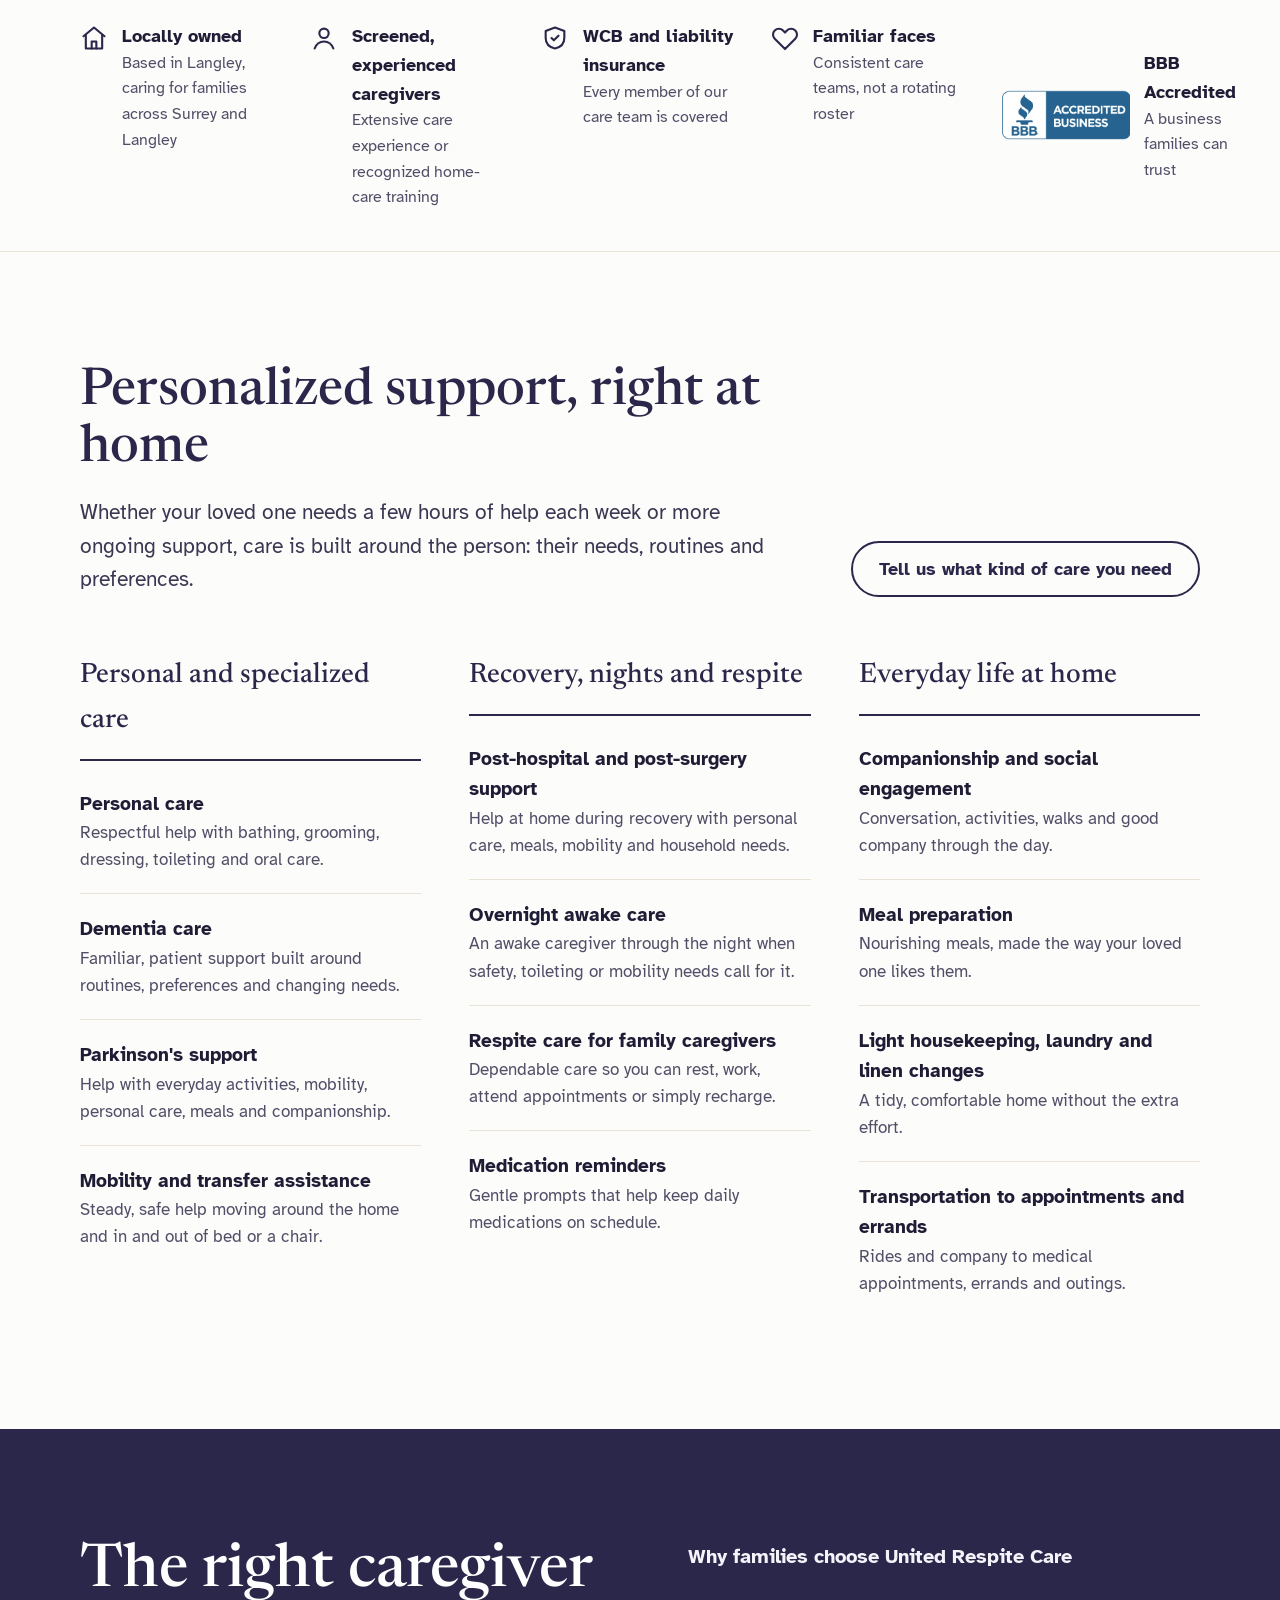
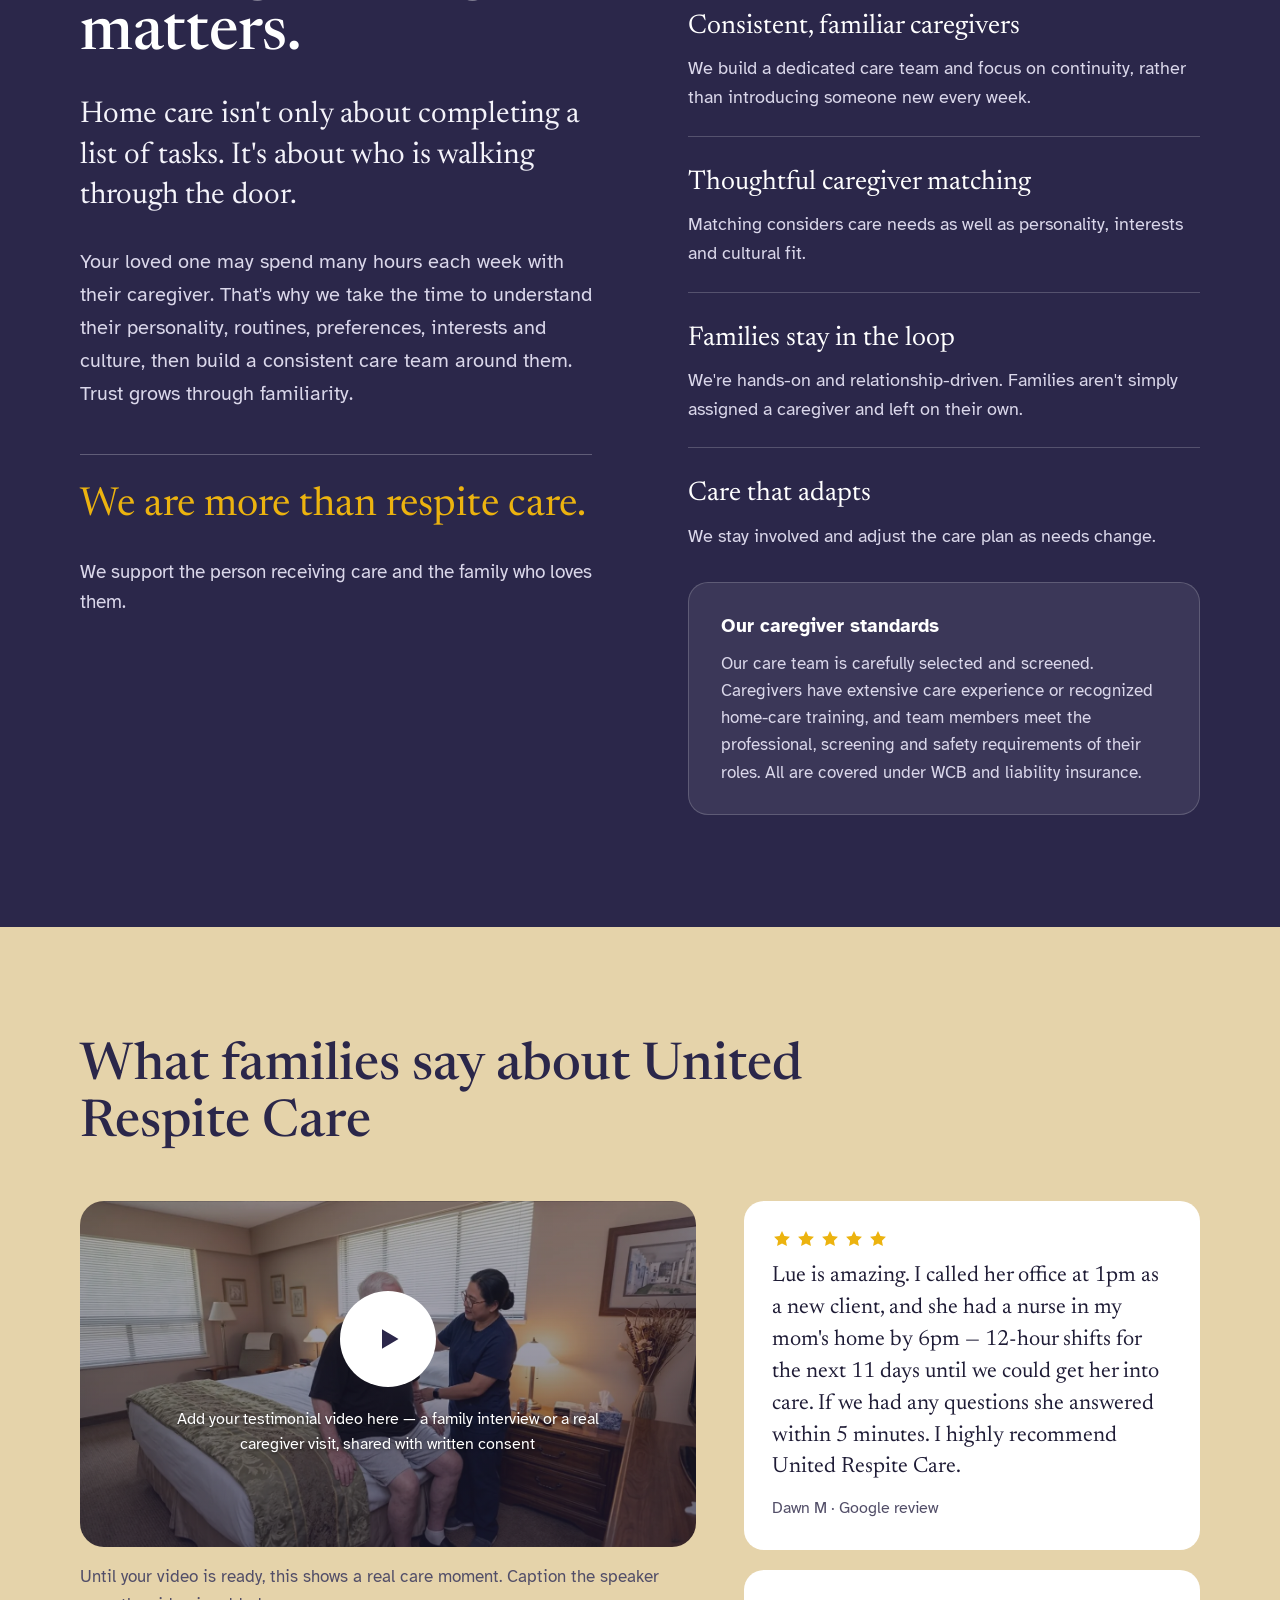
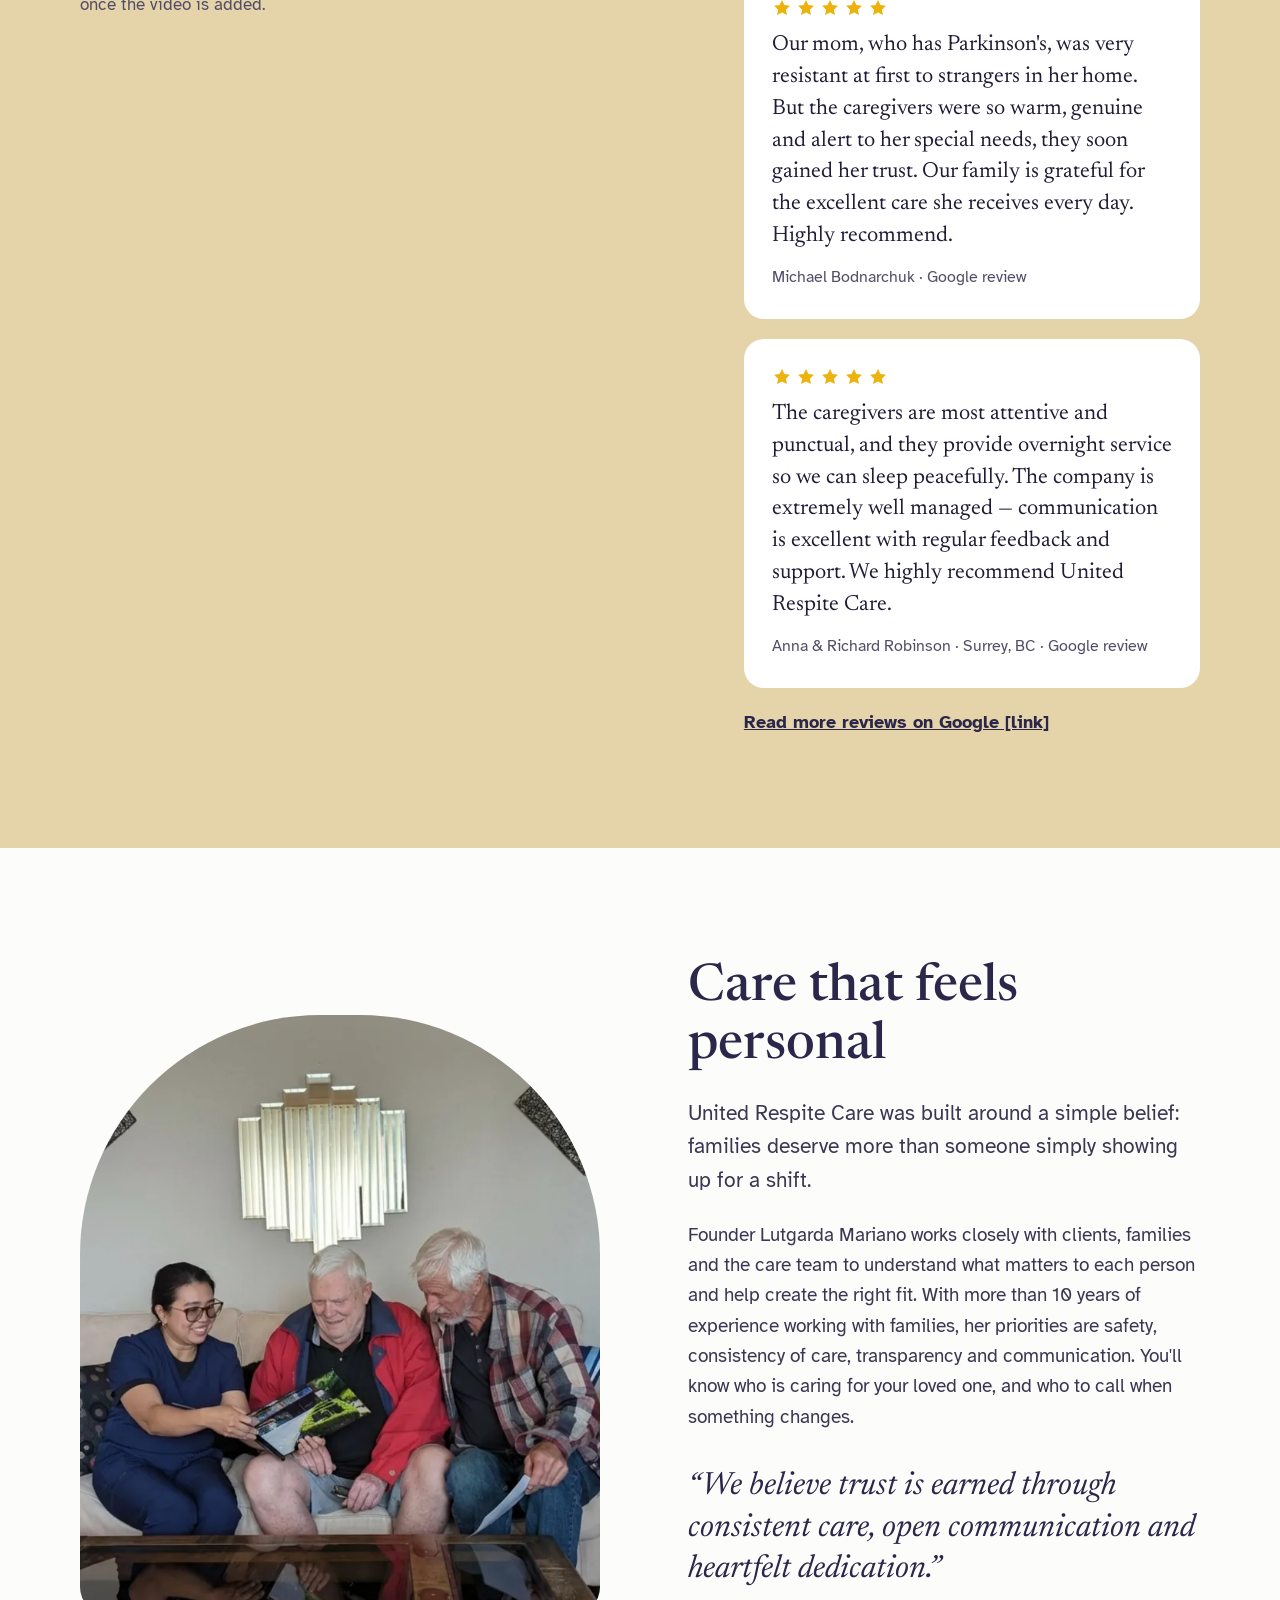
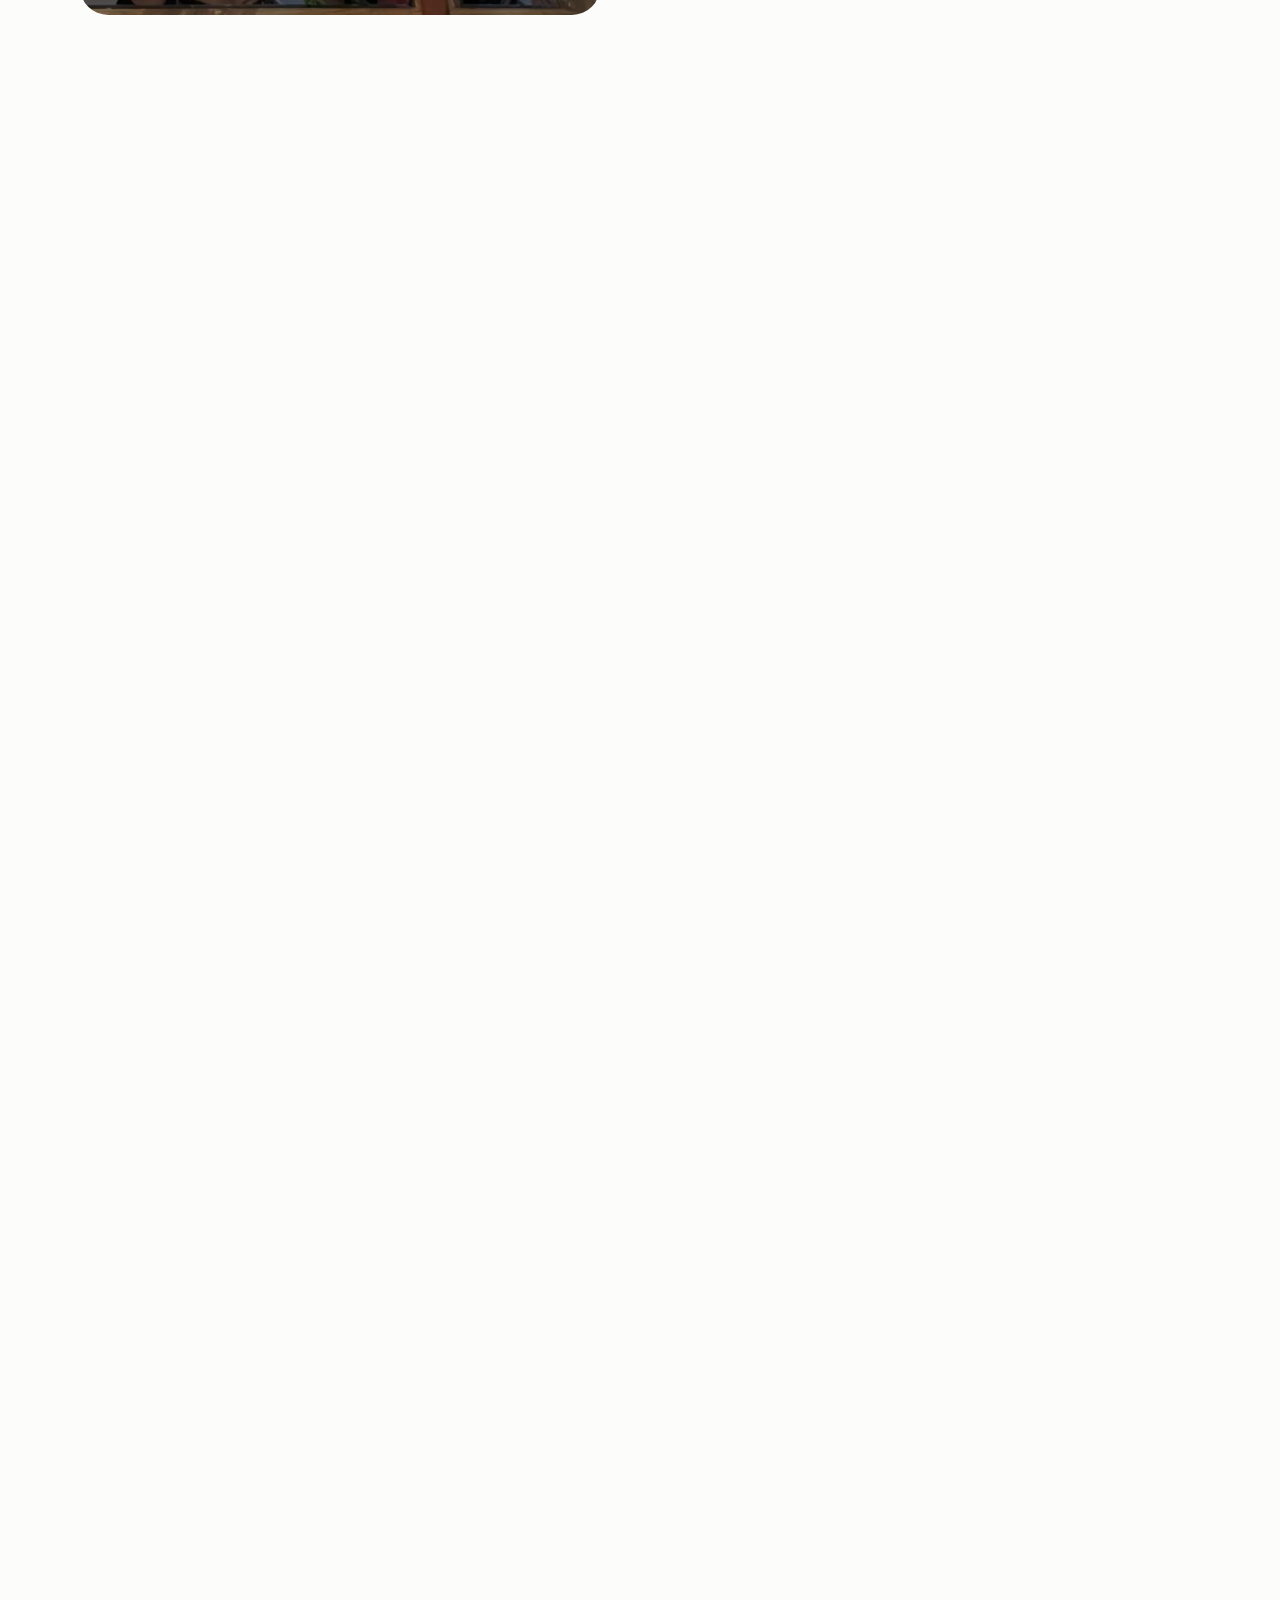
==== commit ddcfa4ca: "Add files via upload" ====
--- a/index.html
+++ b/index.html
@@ -317,7 +317,7 @@
 </section>
 
 <!-- How it works -->
-<section id="how" class="sec" style="padding: 104px 80px; background-color: #E5D3AA; background-image: url(assets/texture.webp); background-size: 1200px auto; background-position: right bottom; background-repeat: no-repeat; border-top: 1px solid #E9E3D5; display: flex; flex-direction: column; gap: 52px">
+<section id="how" class="sec" style="padding: 104px 80px; background-color: #E5D3AA; background-image: url(assets/texture.webp); background-size: 1500px auto; background-position: right -120px bottom -160px; background-repeat: no-repeat; border-top: 1px solid #E9E3D5; display: flex; flex-direction: column; gap: 52px">
   <h2 style="margin: 0; font-family: 'Newsreader', Georgia, serif; font-weight: 500; font-size: 52px; line-height: 1.1; color: #2B274A">Getting started is simple</h2>
   <ol class="grid-4" style="margin: 0; padding: 0; list-style: none; display: grid; grid-template-columns: repeat(4, minmax(0, 1fr)); gap: 40px">
     <li style="display: flex; flex-direction: column; gap: 12px; padding: 24px 24px 28px; background: rgba(255,255,255,0.85); border-radius: 18px; border-top: 4px solid #2B274A">
--- a/styles.css
+++ b/styles.css
@@ -1,11 +1,15 @@
 /* United Respite Care — landing page styles
-   Brand: #2B274A (main) · #E5D3AA (background) · #ECB30F (accent, sparing) · #1D92FF (hover) */
+   Brand: #2B274A (main) · #E5D3AA (background) · #ECB30F (accent, sparing) · #1D92FF (hover)
+   The page markup was authored at a fixed 1440px width, so this stylesheet's main job
+   is to make every fixed-width section fluid and safe from the smallest phone up. */
 
 *, *::before, *::after { box-sizing: border-box; }
 html { scroll-behavior: smooth; }
+html, body { max-width: 100%; overflow-x: hidden; }
 body { margin: 0; background: #FCFCFA; }
 
-img { max-width: 100%; }
+img, svg, video { max-width: 100%; height: auto; }
+img { display: block; }
 
 a { color: #2B274A; }
 a:hover { color: #1D92FF; }
@@ -16,74 +20,95 @@
 
 input::placeholder, textarea::placeholder { color: #6B7873; }
 
-/* Chips */
+/* Root wrapper: was width:1440px — make it fluid */
+body > div:first-of-type { width: 100% !important; max-width: 1440px !important; }
+
 .chip[aria-pressed="true"] {
-  background: #2B274A !important;
-  color: #FFFFFF !important;
-  border-color: #2B274A !important;
+  background: #2B274A !important; color: #FFFFFF !important; border-color: #2B274A !important;
 }
 
-/* Sticky mobile call bar — hidden on desktop */
 .mobile-callbar { display: none; }
 
-/* ---------- Tablet ---------- */
-@media (max-width: 1080px) {
-  .grid-hero { grid-template-columns: 1fr !important; }
+/* ===== <= 1200px : collapse fixed two-column grids ===== */
+@media (max-width: 1200px) {
+  .grid-hero, .grid-founder, .grid-2, #stories .grid-2 {
+    grid-template-columns: 1fr !important; gap: 48px !important;
+  }
   .grid-hero > div:first-child { padding-top: 0 !important; }
-  .grid-2 { grid-template-columns: 1fr !important; gap: 48px !important; }
-  .grid-founder { grid-template-columns: 1fr !important; gap: 40px !important; }
+  #consult { max-width: 640px; }
+  #founder img { height: 480px !important; }
+}
+
+/* ===== <= 1024px : tablet ===== */
+@media (max-width: 1024px) {
   .grid-3 { grid-template-columns: repeat(2, minmax(0, 1fr)) !important; }
   .grid-4 { grid-template-columns: repeat(2, minmax(0, 1fr)) !important; }
   .grid-5 { grid-template-columns: repeat(2, minmax(0, 1fr)) !important; gap: 28px !important; }
-  .site-header .main-nav { display: none !important; }
-  .sec, .hero, .trust { padding-left: 40px !important; padding-right: 40px !important; }
+  .main-nav { display: none !important; }
+  .sec, .hero, .trust,
+  section[style*="padding: 112px 80px"],
+  section[style*="padding: 104px 80px"],
+  section[style*="padding: 40px 80px"],
+  section[style*="72px 80px 104px"] {
+    padding-left: 40px !important; padding-right: 40px !important;
+  }
   .site-footer { padding-left: 40px !important; padding-right: 40px !important; }
-  #founder .grid-founder > img,
-  #founder img { height: 460px !important; }
+  h1 { font-size: 52px !important; }
 }
 
-/* ---------- Phone ---------- */
-@media (max-width: 680px) {
+/* ===== <= 760px : large phone / small tablet ===== */
+@media (max-width: 760px) {
   .grid-3, .grid-4, .grid-5 { grid-template-columns: 1fr !important; }
-  .sec, .hero, .trust { padding-left: 20px !important; padding-right: 20px !important;
-    padding-top: 64px !important; padding-bottom: 64px !important; }
+  .sec, .hero, .trust,
+  section[style*="padding: 112px 80px"],
+  section[style*="padding: 104px 80px"],
+  section[style*="padding: 40px 80px"],
+  section[style*="72px 80px 104px"] {
+    padding-left: 20px !important; padding-right: 20px !important;
+    padding-top: 64px !important; padding-bottom: 64px !important;
+  }
+  .trust { padding-top: 32px !important; padding-bottom: 32px !important; }
+  .site-header { height: auto !important; padding: 12px 20px !important; gap: 12px !important; }
+  .header-cta { gap: 12px !important; }
+  .header-cta a[href^="tel"] { display: none !important; }
   .site-footer { padding: 40px 20px !important; }
-  .site-footer > div:first-child { flex-direction: column !important; gap: 24px !important; }
+  .site-footer > div:first-child { flex-direction: column !important; gap: 24px !important; align-items: flex-start !important; }
   .site-footer > div:first-child > div:last-child { text-align: left !important; }
-  .site-header { height: auto !important; padding: 12px 20px !important; }
-  .header-cta { gap: 12px !important; }
-  .header-cta a[href^="tel"] { display: none !important; }   /* phone number moves to sticky bar */
+  h1 { font-size: 38px !important; line-height: 1.1 !important; }
+  #approach h2 { font-size: 40px !important; }
+  #approach p[style*="font-size: 30px"] { font-size: 24px !important; }
+  #approach p[style*="font-size: 40px"] { font-size: 32px !important; }
+  #areas h2 { font-size: 38px !important; }
+  #services h2, #stories h2, #founder h2, #how h2 { font-size: 36px !important; }
+  #founder blockquote { font-size: 26px !important; }
+  .site-header img { height: 64px !important; }
+  #consult div[style*="repeat(2, minmax(0, 1fr))"] { grid-template-columns: 1fr !important; }
+  #services > div:first-child { flex-direction: column !important; align-items: flex-start !important; gap: 20px !important; }
+  #founder img { height: 360px !important; border-radius: 120px 120px 20px 20px !important; }
+  body { padding-bottom: 92px; }
+  .mobile-callbar {
+    display: grid; grid-template-columns: 1fr 1fr; gap: 10px;
+    position: fixed; left: 0; right: 0; bottom: 0;
+    padding: 12px 16px calc(12px + env(safe-area-inset-bottom, 0px));
+    background: #FFFFFF; border-top: 1px solid #E2D9C4;
+    box-shadow: 0 -12px 30px -18px rgba(43, 39, 74, 0.35); z-index: 50;
+  }
+}
 
-  /* Big display type down a notch */
-  h1 { font-size: 40px !important; }
-  #approach h2 { font-size: 42px !important; }
-  #areas h2 { font-size: 40px !important; }
-
-  /* Hero form: single column fields */
-  #consult .grid-2,
-  #consult div[style*="repeat(2, minmax(0, 1fr))"] { grid-template-columns: 1fr !important; }
-
-  /* Founder photo shorter on phones */
-  #founder img { height: 380px !important; border-radius: 120px 120px 20px 20px !important; }
-
-  /* Leave room for the sticky bar */
-  body { padding-bottom: 96px; }
-
-  .mobile-callbar {
-    display: grid;
-    grid-template-columns: 1fr 1fr;
-    gap: 10px;
-    position: fixed;
-    left: 0; right: 0; bottom: 0;
-    padding: 12px 16px calc(12px + env(safe-area-inset-bottom, 0px));
-    background: #FFFFFF;
-    border-top: 1px solid #E2D9C4;
-    box-shadow: 0 -12px 30px -18px rgba(43, 39, 74, 0.35);
-    z-index: 50;
-  }
+/* ===== <= 400px : small phone ===== */
+@media (max-width: 400px) {
+  h1 { font-size: 33px !important; }
+  #approach h2 { font-size: 34px !important; }
+  #areas h2 { font-size: 32px !important; }
+  #consult span[style*="font-size: 40px"] { font-size: 30px !important; }
+  .site-header img { height: 54px !important; }
+  .mobile-callbar a { font-size: 15px !important; }
 }
 
 @media (prefers-reduced-motion: reduce) {
   html { scroll-behavior: auto; }
   .btn { transition: none; }
 }
+
+/* Keep the header phone number on one line at all widths */
+.site-header a[href^="tel"] { white-space: nowrap; }
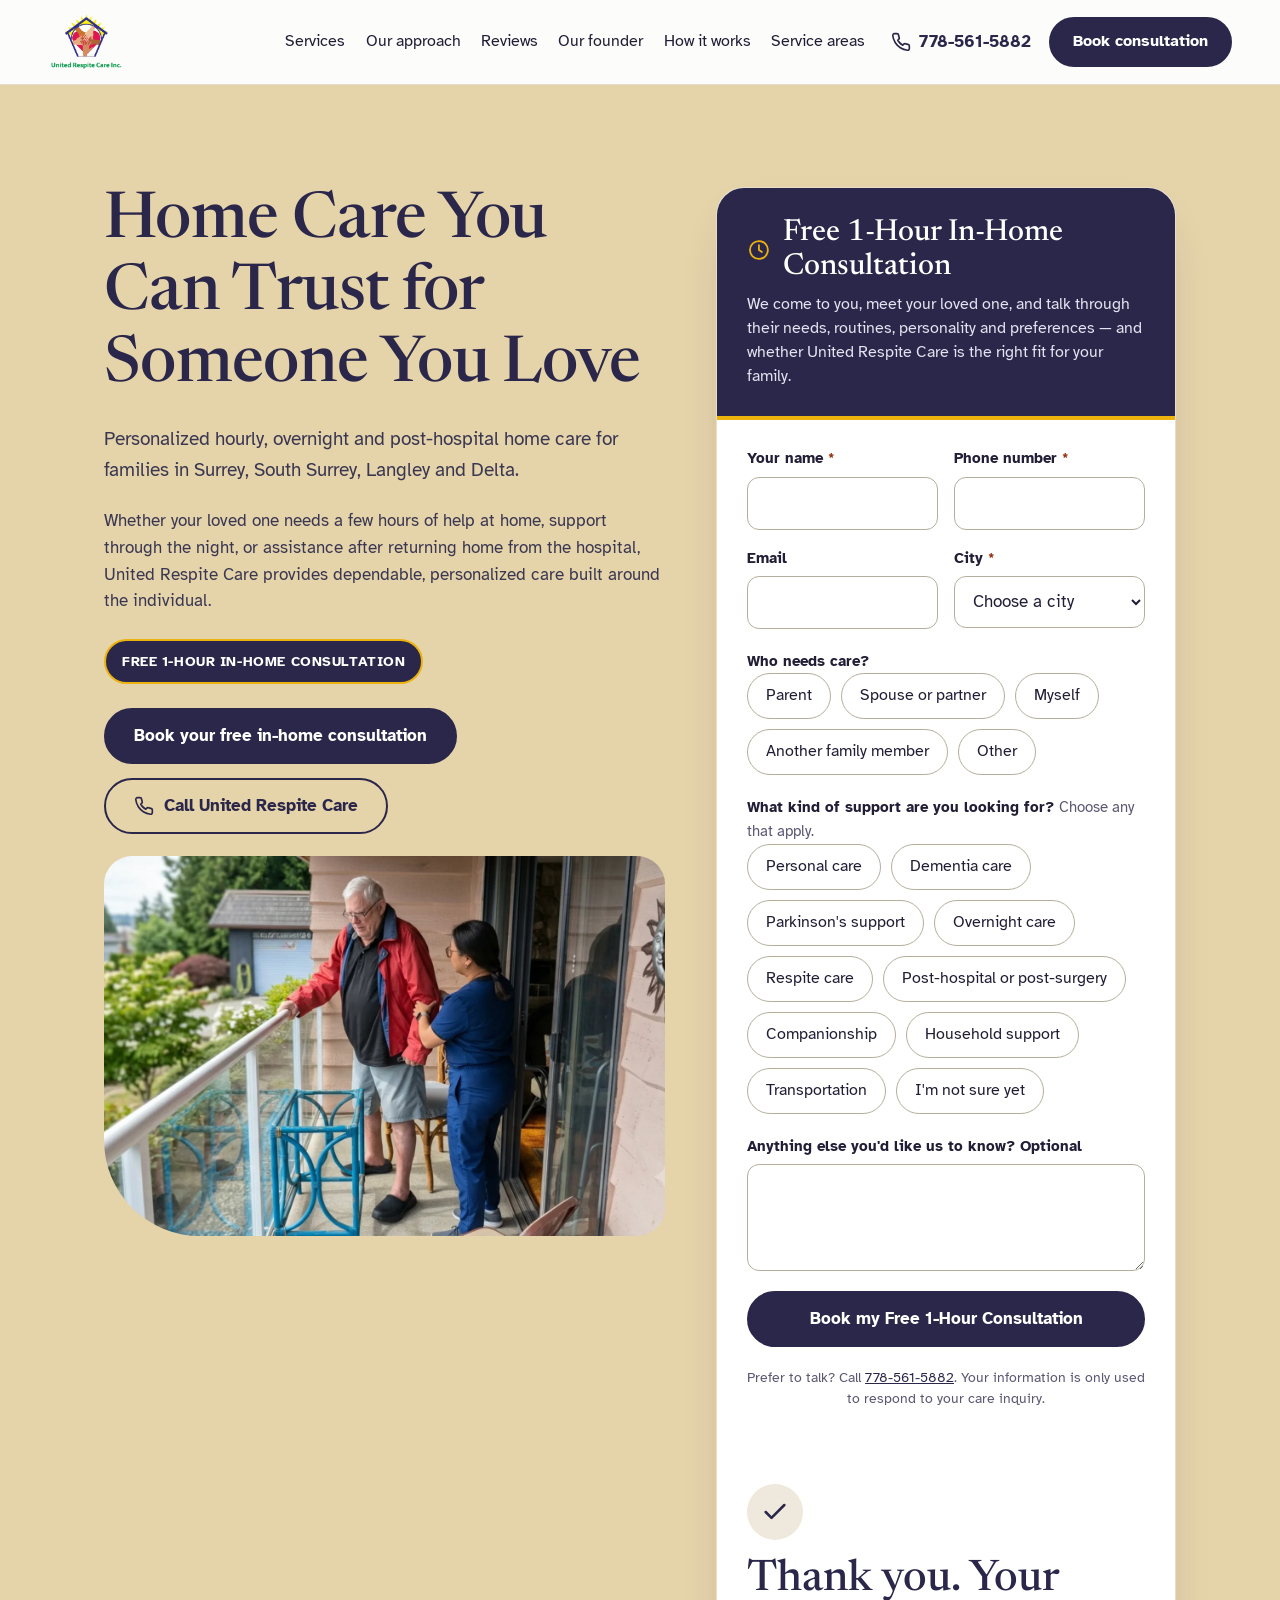
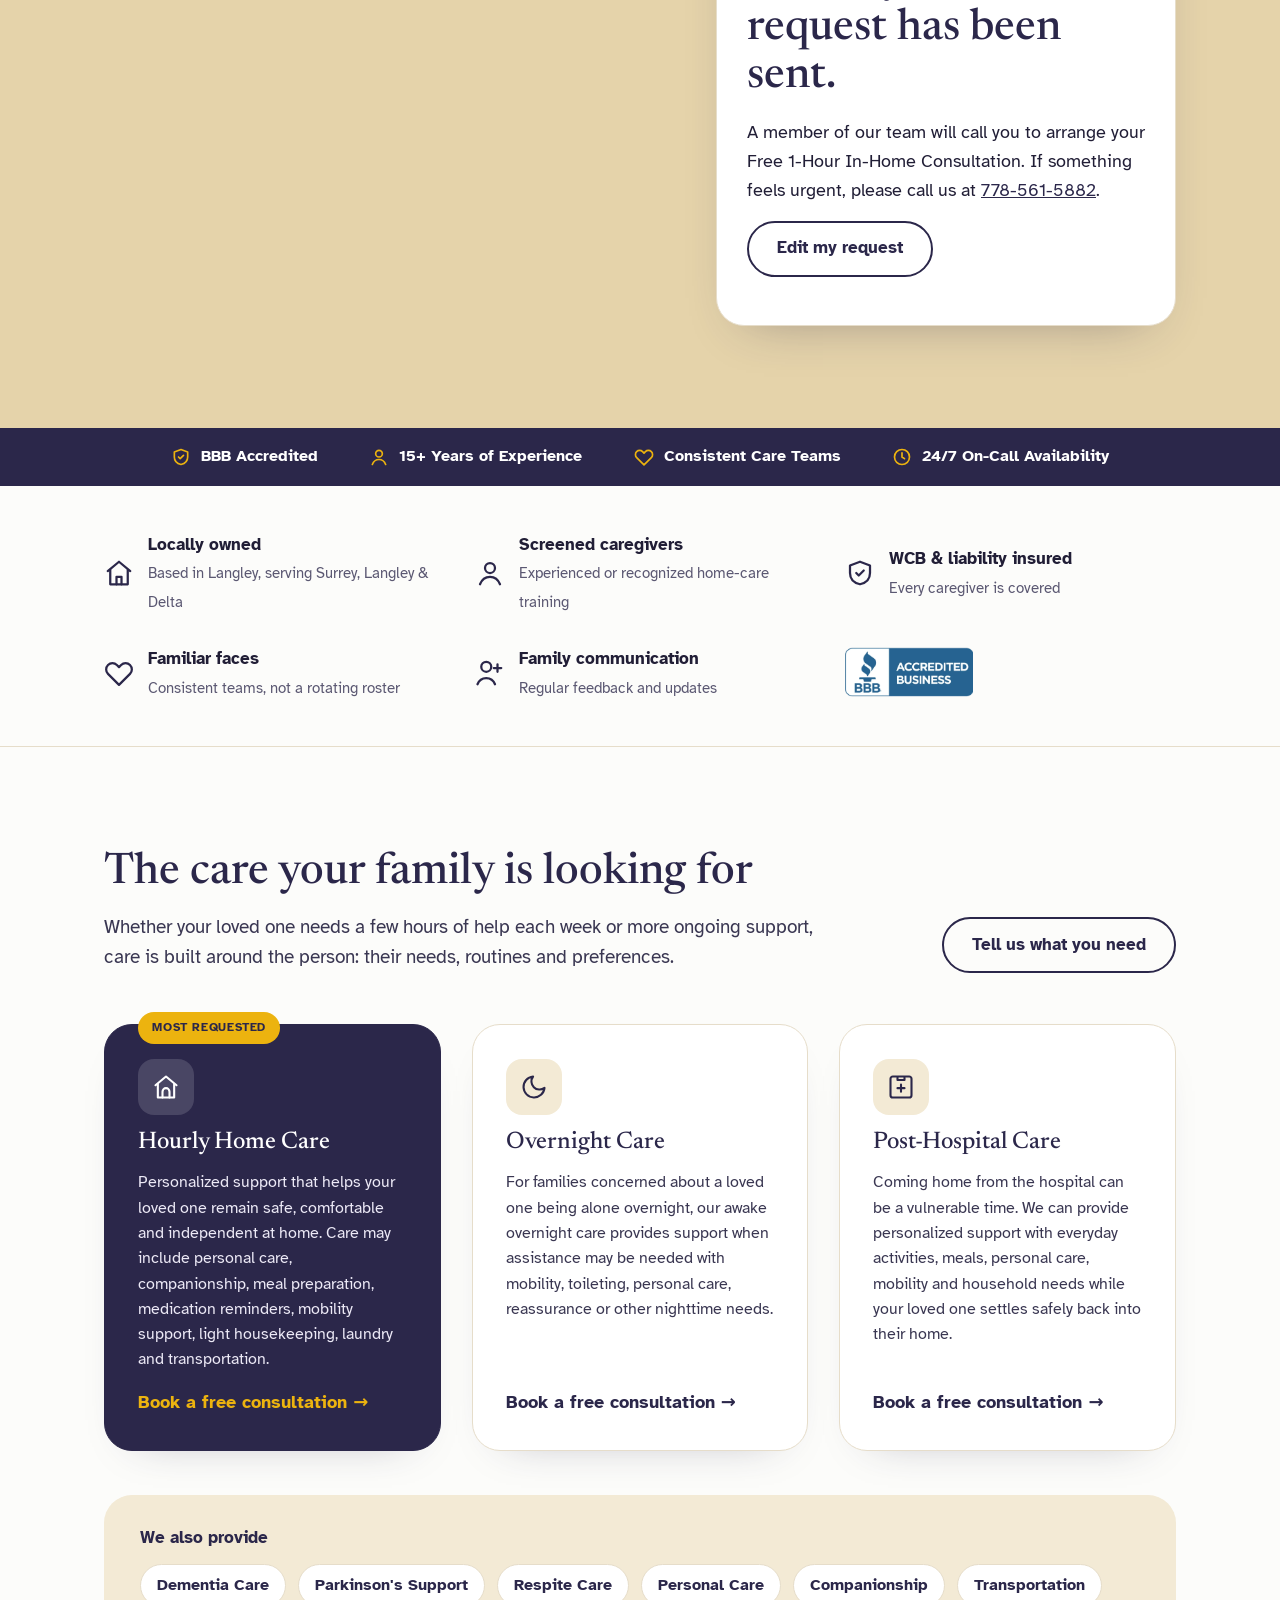
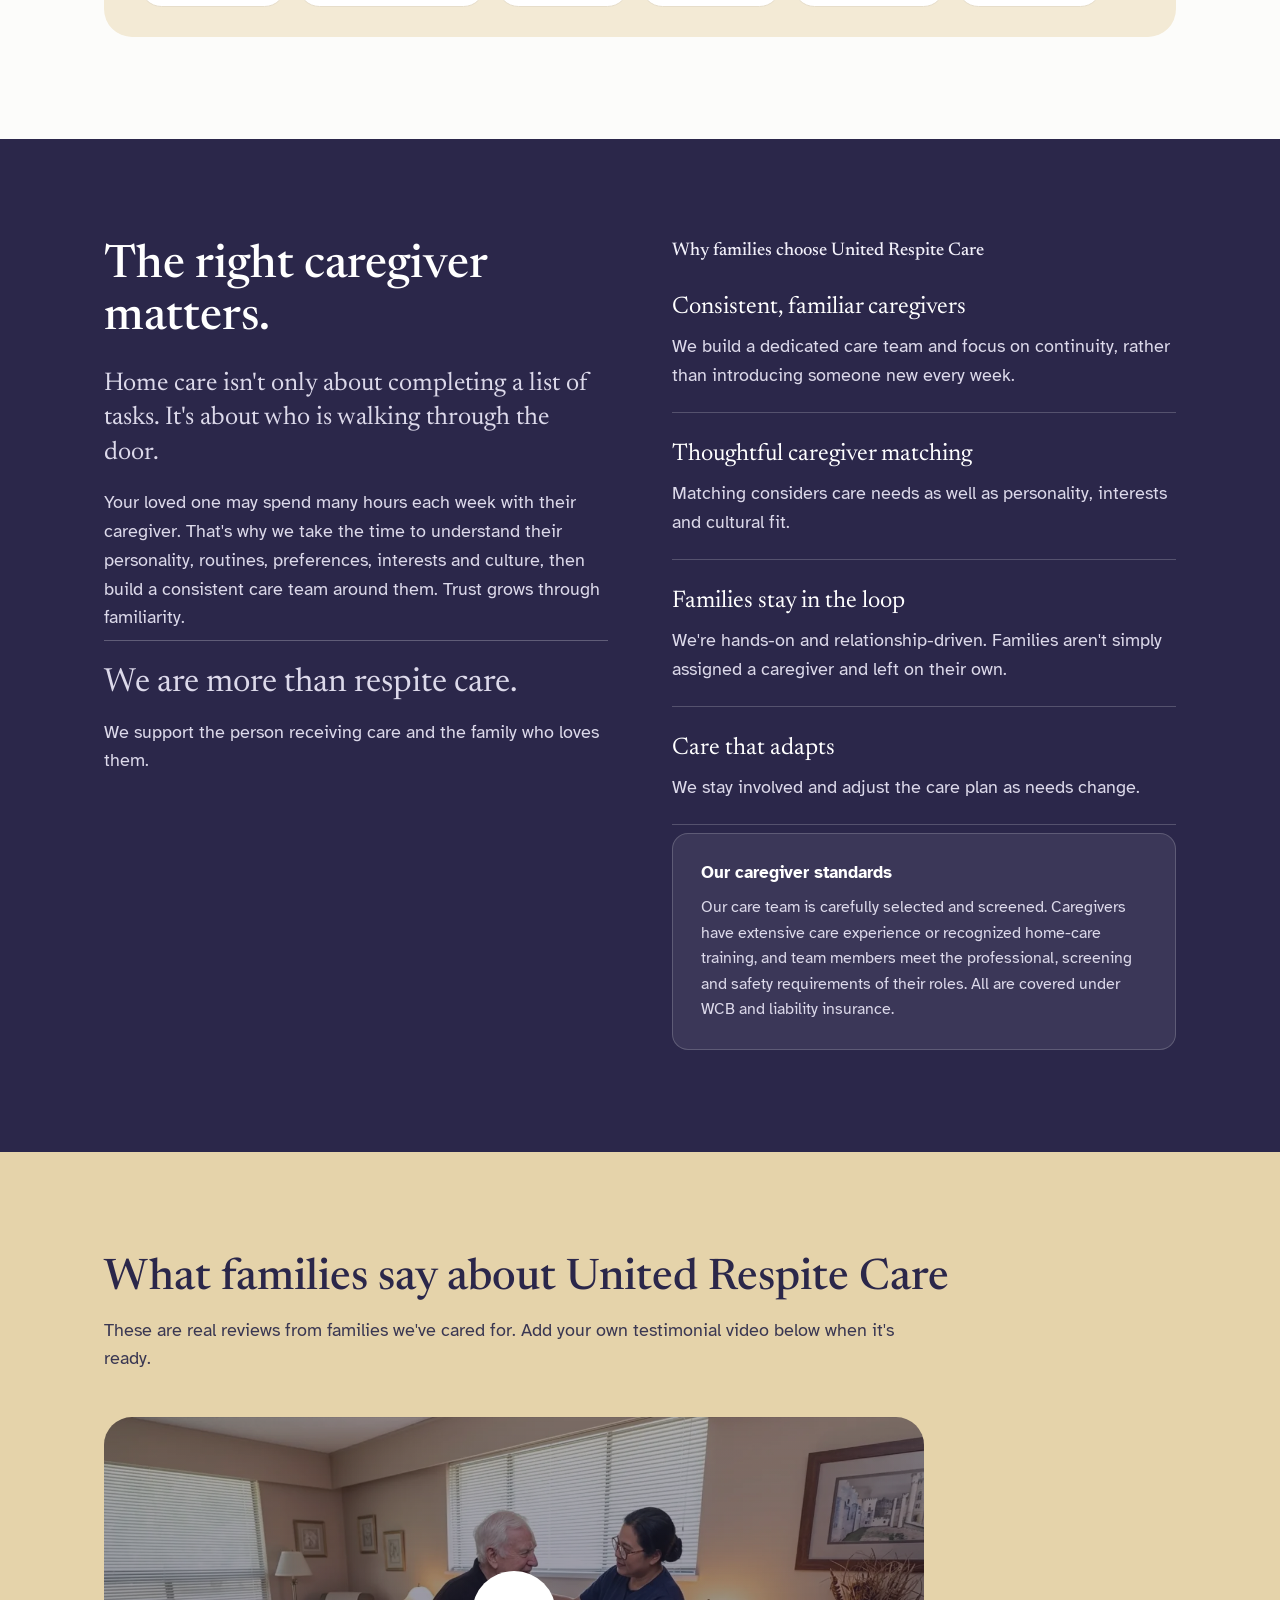
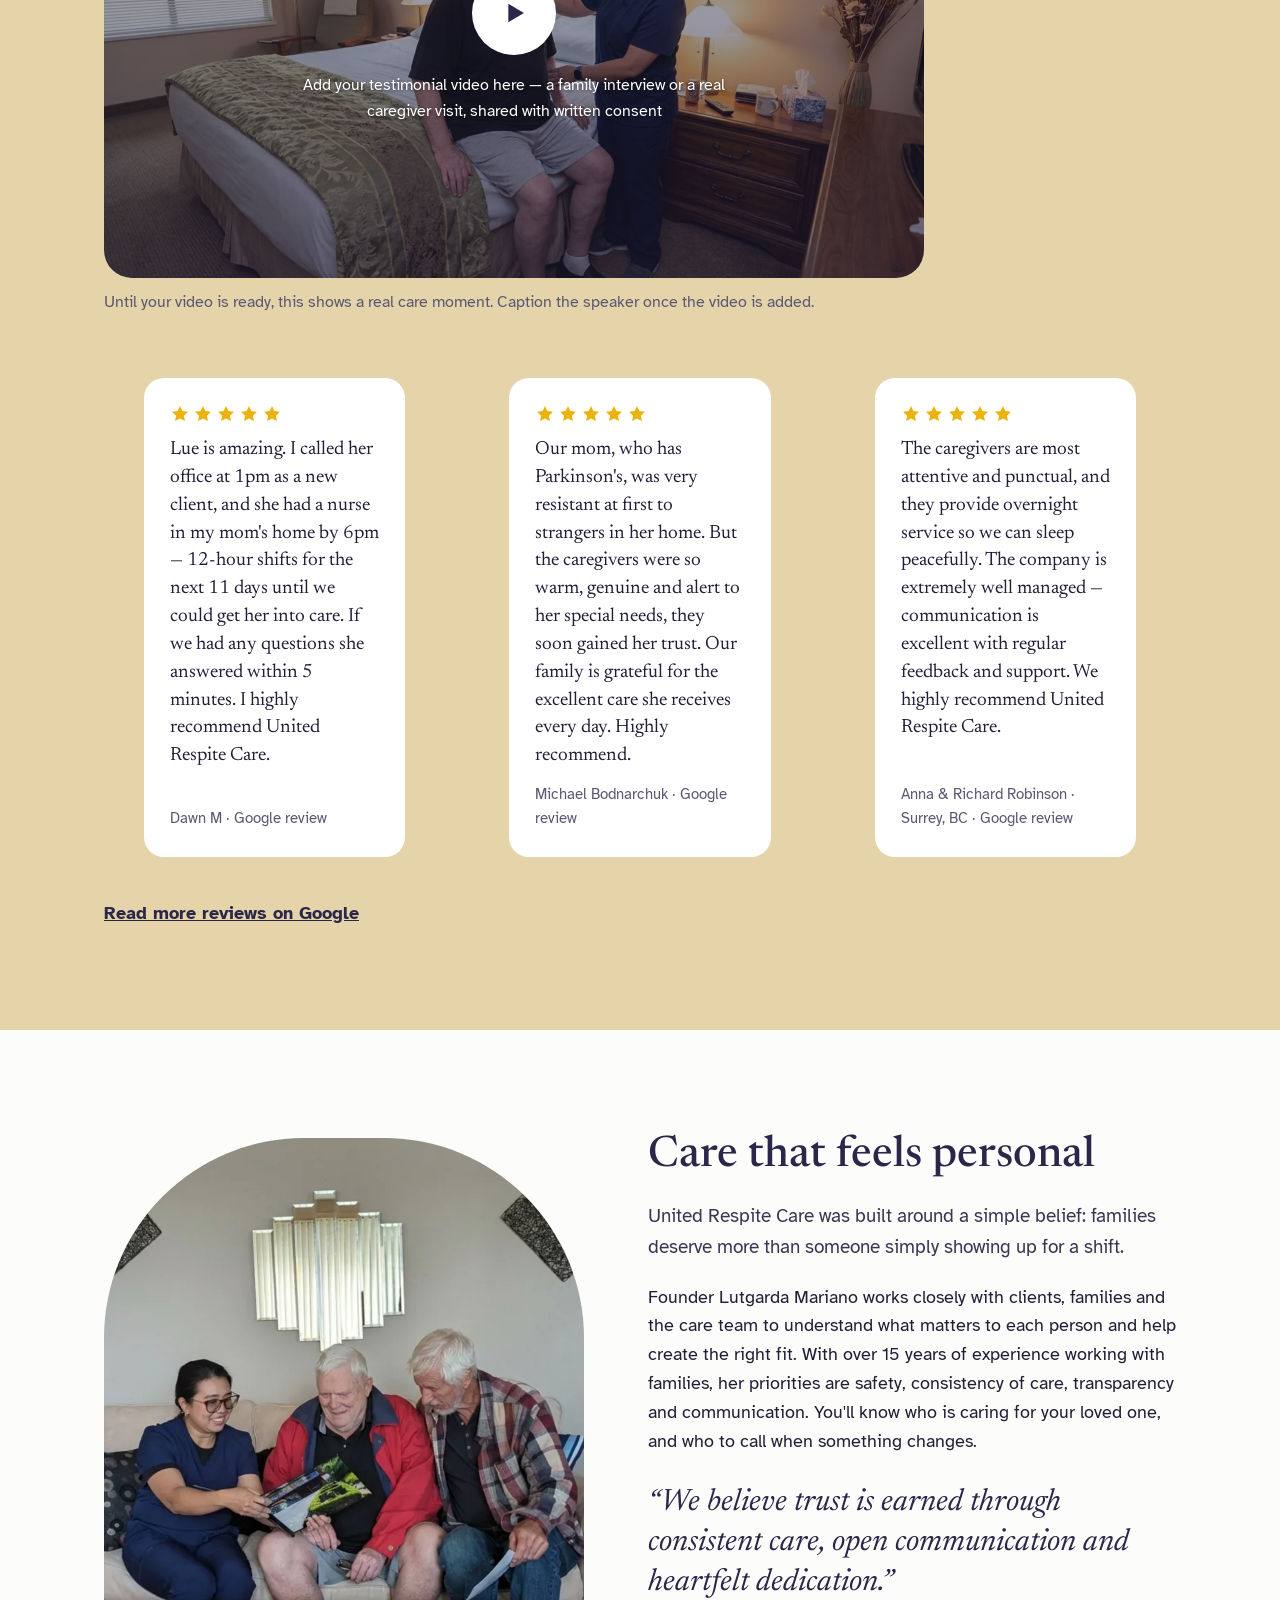
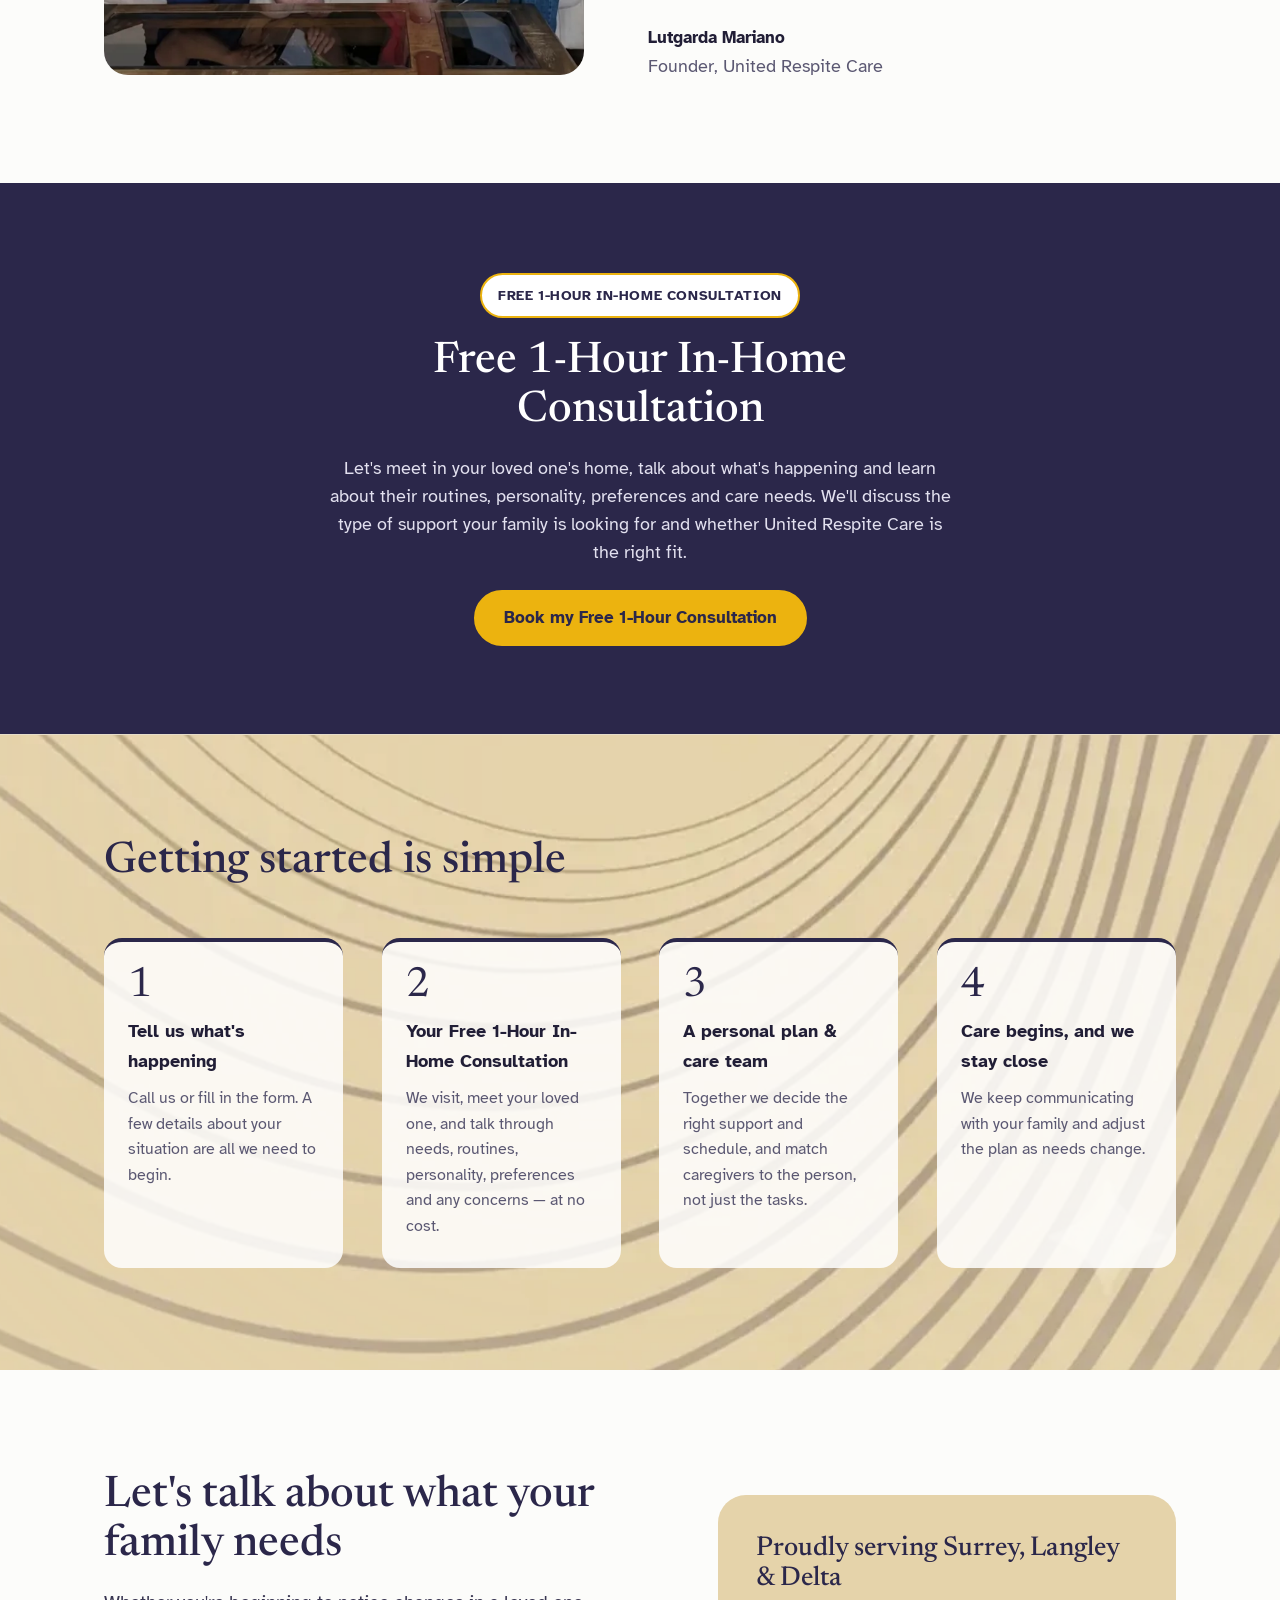
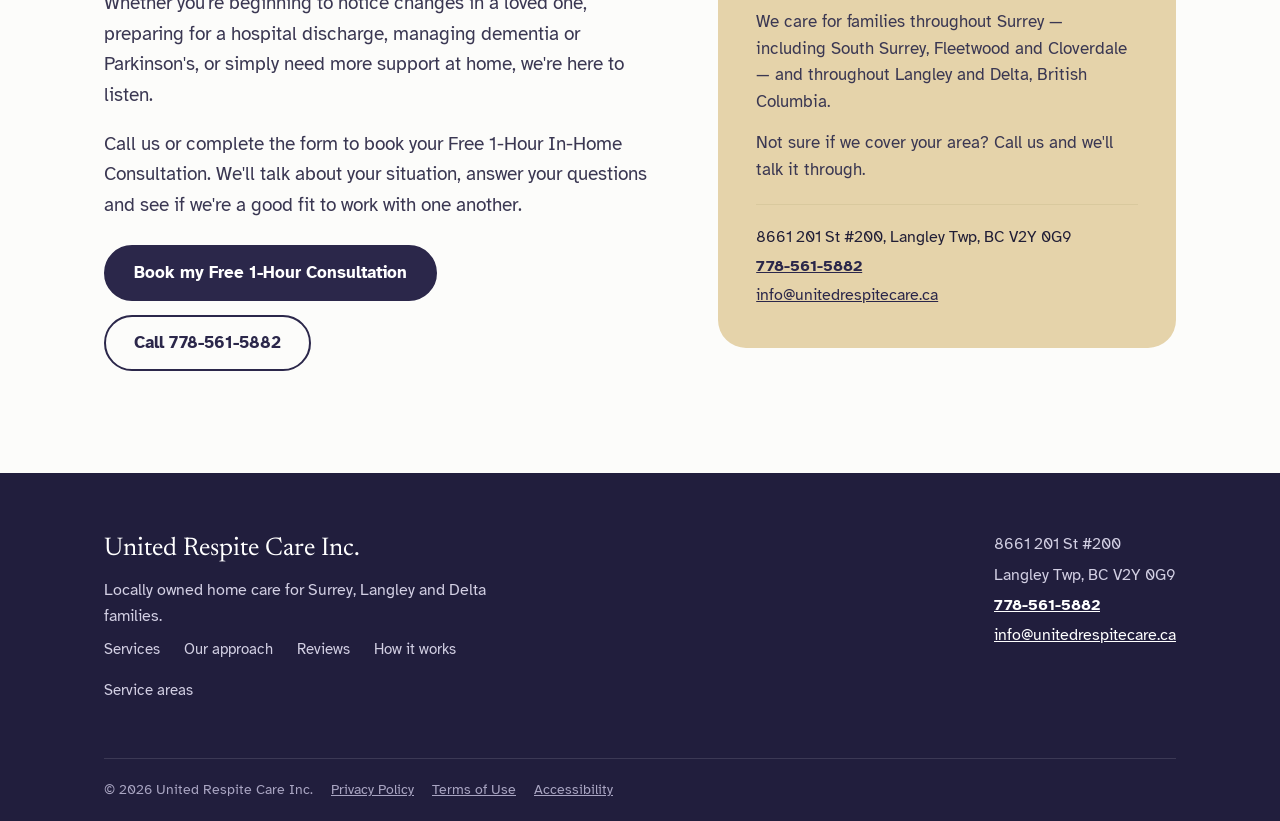
==== commit 0fe3efeb: "Add files via upload" ====
--- a/index.html
+++ b/index.html
@@ -2,395 +2,448 @@
 <html lang="en">
 <head>
 <meta charset="utf-8">
-<meta name="viewport" content="width=device-width, initial-scale=1">
-<title>Home Care in Surrey &amp; Langley | United Respite Care Inc.</title>
-<meta name="description" content="Personalized, compassionate in-home care for seniors and adults in Surrey and Langley, BC. Dementia, Parkinson's, respite, overnight and post-hospital care. Book a free 1-hour consultation with United Respite Care.">
+<meta name="viewport" content="width=device-width, initial-scale=1, viewport-fit=cover">
+<title>Home Care in Surrey, Langley &amp; Delta | United Respite Care Inc.</title>
+<meta name="description" content="Personalized hourly, overnight and post-hospital home care for families in Surrey, South Surrey, Langley and Delta, BC. Book a Free 1-Hour In-Home Consultation with United Respite Care.">
 <link rel="canonical" href="https://www.unitedrespitecare.ca/">
-<meta property="og:title" content="Personalized Home Care You Can Trust — United Respite Care">
-<meta property="og:description" content="Compassionate in-home care for seniors and adults in Surrey and Langley, BC. Book a free 1-hour consultation.">
+<meta property="og:title" content="Home Care You Can Trust for Someone You Love — United Respite Care">
+<meta property="og:description" content="Personalized hourly, overnight and post-hospital home care for families in Surrey, South Surrey, Langley and Delta, BC. Free 1-Hour In-Home Consultation.">
 <meta property="og:type" content="website">
 <meta property="og:url" content="https://www.unitedrespitecare.ca/">
 <meta property="og:image" content="https://www.unitedrespitecare.ca/assets/hero.webp">
+<meta name="theme-color" content="#2B274A">
 <link rel="icon" href="assets/logo.webp">
 <link rel="preconnect" href="https://fonts.googleapis.com">
 <link rel="preconnect" href="https://fonts.gstatic.com" crossorigin>
 <link href="https://fonts.googleapis.com/css2?family=Atkinson+Hyperlegible:ital,wght@0,400;0,700;1,400&family=Newsreader:ital,opsz,wght@0,6..72,400;0,6..72,500;1,6..72,400&display=swap" rel="stylesheet">
 <script type="application/ld+json">
 {
-  "@context": "https://schema.org",
-  "@type": "HomeAndConstructionBusiness",
-  "@id": "https://www.unitedrespitecare.ca/#business",
-  "name": "United Respite Care Inc.",
-  "image": "https://www.unitedrespitecare.ca/assets/hero.webp",
-  "url": "https://www.unitedrespitecare.ca/",
-  "telephone": "+1-778-561-5882",
-  "email": "info@unitedrespitecare.ca",
-  "priceRange": "$$",
-  "address": {
-    "@type": "PostalAddress",
-    "streetAddress": "8661 201 St #200",
-    "addressLocality": "Langley Twp",
-    "addressRegion": "BC",
-    "postalCode": "V2Y 0G9",
-    "addressCountry": "CA"
-  },
-  "areaServed": ["Surrey", "South Surrey", "Fleetwood", "Cloverdale", "Langley"],
-  "description": "Locally owned home care agency providing personalized, compassionate in-home support for seniors and adults in Surrey and Langley, BC."
+  "@context":"https://schema.org",
+  "@type":"HomeAndConstructionBusiness",
+  "@id":"https://www.unitedrespitecare.ca/#business",
+  "name":"United Respite Care Inc.",
+  "image":"https://www.unitedrespitecare.ca/assets/hero.webp",
+  "url":"https://www.unitedrespitecare.ca/",
+  "telephone":"+1-778-561-5882",
+  "email":"info@unitedrespitecare.ca",
+  "priceRange":"$$",
+  "address":{"@type":"PostalAddress","streetAddress":"8661 201 St #200","addressLocality":"Langley Twp","addressRegion":"BC","postalCode":"V2Y 0G9","addressCountry":"CA"},
+  "areaServed":["Surrey","South Surrey","Fleetwood","Cloverdale","Langley","Delta"],
+  "description":"Locally owned home care agency providing personalized hourly, overnight and post-hospital in-home care for families in Surrey, South Surrey, Langley and Delta, BC."
 }
 </script>
 <link rel="stylesheet" href="styles.css">
 </head>
 <body>
-
-<div style="width: 1440px; height: 6420px; display: flex; flex-direction: column; background: #FCFCFA; color: #1F1C36; font-family: 'Atkinson Hyperlegible', 'Segoe UI', system-ui, sans-serif; font-size: 19px; line-height: 1.6; ">
-
-<!-- Header -->
-<header class="site-header" style="height: 112px; box-sizing: border-box; padding: 0 80px; display: flex; align-items: center; justify-content: space-between; gap: 32px; background: #FCFCFA; border-bottom: 1px solid #E9E3D5">
-  <a href="#top" aria-label="United Respite Care Inc. home" style="display: flex; align-items: center; text-decoration: none">
-    <img src="assets/logo.webp" alt="United Respite Care Inc." style="height: 88px; width: auto; display: block">
-  </a>
-  <nav class="main-nav" style="display: flex; gap: 32px; font-size: 17px">
-    <a href="#services" style="text-decoration: none; color: #1F1C36">Services</a>
-    <a href="#approach" style="text-decoration: none; color: #1F1C36">Our approach</a>
-    <a href="#stories" style="text-decoration: none; color: #1F1C36">Families' stories</a>
-    <a href="#founder" style="text-decoration: none; color: #1F1C36">Our founder</a>
-    <a href="#how" style="text-decoration: none; color: #1F1C36">How it works</a>
-    <a href="#areas" style="text-decoration: none; color: #1F1C36">Service areas</a>
-  </nav>
-  <div class="header-cta" style="display: flex; align-items: center; gap: 20px">
-    <a href="tel:+17785615882" style="display: flex; align-items: center; gap: 8px; font-size: 20px; font-weight: 700; text-decoration: none; color: #2B274A">
-      <svg width="20" height="20" viewBox="0 0 24 24" fill="none" stroke="currentColor" stroke-width="2" stroke-linecap="round" stroke-linejoin="round" aria-hidden="true"><path d="M22 16.92v3a2 2 0 0 1-2.18 2 19.79 19.79 0 0 1-8.63-3.07 19.5 19.5 0 0 1-6-6 19.79 19.79 0 0 1-3.07-8.67A2 2 0 0 1 4.11 2h3a2 2 0 0 1 2 1.72 12.84 12.84 0 0 0 .7 2.81 2 2 0 0 1-.45 2.11L8.09 9.91a16 16 0 0 0 6 6l1.27-1.27a2 2 0 0 1 2.11-.45 12.84 12.84 0 0 0 2.81.7A2 2 0 0 1 22 16.92z"></path></svg>
-      778-561-5882
+<a class="skip-link" href="#main">Skip to main content</a>
+
+<header class="site-header">
+  <div class="header-inner">
+    <a class="brand" href="#top" aria-label="United Respite Care Inc. — home">
+      <img src="assets/logo.webp" alt="United Respite Care Inc." width="140" height="64">
     </a>
-    <a href="#consult" class="btn" style="display: flex; align-items: center; min-height: 52px; padding: 0 24px; border-radius: 999px; background: #2B274A; color: #FFFFFF; font-weight: 700; font-size: 17px; text-decoration: none">Book free consultation</a>
+    <nav class="main-nav" aria-label="Primary">
+      <a href="#services">Services</a>
+      <a href="#approach">Our approach</a>
+      <a href="#stories">Reviews</a>
+      <a href="#founder">Our founder</a>
+      <a href="#how">How it works</a>
+      <a href="#areas">Service areas</a>
+    </nav>
+    <div class="header-cta">
+      <a class="header-phone" href="tel:+17785615882" aria-label="Call 778 561 5882">
+        <svg width="20" height="20" viewBox="0 0 24 24" fill="none" stroke="currentColor" stroke-width="2" stroke-linecap="round" stroke-linejoin="round" aria-hidden="true"><path d="M22 16.92v3a2 2 0 0 1-2.18 2 19.79 19.79 0 0 1-8.63-3.07 19.5 19.5 0 0 1-6-6 19.79 19.79 0 0 1-3.07-8.67A2 2 0 0 1 4.11 2h3a2 2 0 0 1 2 1.72 12.84 12.84 0 0 0 .7 2.81 2 2 0 0 1-.45 2.11L8.09 9.91a16 16 0 0 0 6 6l1.27-1.27a2 2 0 0 1 2.11-.45 12.84 12.84 0 0 0 2.81.7A2 2 0 0 1 22 16.92z"></path></svg>
+        778-561-5882
+      </a>
+      <a class="btn btn-primary" href="#consult">Book consultation</a>
+    </div>
   </div>
 </header>
 
-<!-- Hero with lead form -->
-<section id="top" class="hero sec grid-hero" style="padding: 72px 80px 104px; background: #E5D3AA; display: grid; grid-template-columns: minmax(0, 1fr) 600px; gap: 72px; align-items: start">
-  <div style="display: flex; flex-direction: column; gap: 28px; padding-top: 24px">
-    <h1 style="margin: 0; font-family: 'Newsreader', Georgia, serif; font-weight: 500; font-size: 68px; line-height: 1.06; letter-spacing: -0.01em; color: #2B274A">Personalized Home Care You Can Trust — Right at Home</h1>
-    <p style="margin: 0; font-size: 22px; line-height: 1.6; color: #3A3752; max-width: 620px">United Respite Care provides compassionate, dependable in-home care for seniors and adults in Surrey and Langley. We help families create personalized care plans that support safety, dignity, independence and peace of mind at home.</p>
-    <div style="display: flex; flex-wrap: wrap; gap: 16px; align-items: center">
-      <a href="#consult" class="btn" style="display: flex; align-items: center; min-height: 60px; padding: 0 30px; border-radius: 999px; background: #2B274A; color: #FFFFFF; font-weight: 700; font-size: 19px; text-decoration: none">Speak With Us About Your Care Needs</a>
-      <a href="tel:+17785615882" class="btn" style="display: flex; align-items: center; gap: 10px; min-height: 60px; padding: 0 28px; border-radius: 999px; border: 2px solid #2B274A; color: #2B274A; font-weight: 700; font-size: 19px; text-decoration: none">
-        <svg width="20" height="20" viewBox="0 0 24 24" fill="none" stroke="currentColor" stroke-width="2" stroke-linecap="round" stroke-linejoin="round" aria-hidden="true"><path d="M22 16.92v3a2 2 0 0 1-2.18 2 19.79 19.79 0 0 1-8.63-3.07 19.5 19.5 0 0 1-6-6 19.79 19.79 0 0 1-3.07-8.67A2 2 0 0 1 4.11 2h3a2 2 0 0 1 2 1.72 12.84 12.84 0 0 0 .7 2.81 2 2 0 0 1-.45 2.11L8.09 9.91a16 16 0 0 0 6 6l1.27-1.27a2 2 0 0 1 2.11-.45 12.84 12.84 0 0 0 2.81.7A2 2 0 0 1 22 16.92z"></path></svg>
-        Call 778-561-5882
-      </a>
-    </div>
-    <p style="margin: 0; font-size: 17px; color: #524E68; max-width: 600px">Call us directly or complete the form to arrange a complimentary in-home consultation and see if we are a good fit to work with one another.</p>
-    <img src="assets/hero.webp" alt="A United Respite Care caregiver steadying a senior client on his balcony" style="margin-top: 12px; width: 100%; height: 380px; object-fit: cover; border-radius: 28px 28px 28px 120px; display: block">
-  </div>
-
-  <!-- Lead form -->
-  <div id="consult" style="background: #FFFFFF; border-radius: 28px; border: 1px solid #E2D9C4; box-shadow: 0 30px 70px -40px rgba(43, 39, 74, 0.45); overflow: hidden">
-    <div style="background: #2B274A; padding: 32px 36px 30px; display: flex; flex-direction: column; gap: 10px; color: #FFFFFF; border-bottom: 4px solid #ECB30F">
-      <div style="display: flex; align-items: center; gap: 12px">
-        <svg width="30" height="30" viewBox="0 0 24 24" fill="none" stroke="#ECB30F" stroke-width="1.8" stroke-linecap="round" stroke-linejoin="round" aria-hidden="true"><circle cx="12" cy="12" r="9"></circle><path d="M12 7v5l3 2"></path></svg>
-        <span style="font-family: 'Newsreader', Georgia, serif; font-size: 40px; font-weight: 500; line-height: 1.05">Your first hour is free</span>
-      </div>
-      <p style="margin: 0; font-size: 18px; line-height: 1.5; color: #E4E2F0">Book a complimentary 1-hour in-home consultation. We come to you, meet your loved one, and talk through their needs, routines and what support could look like.</p>
-    </div>
-
-    <form id="lead-form" action="https://formspree.io/f/YOUR_FORM_ID" method="POST">
-<div id="form-panel">
-    <div style="padding: 32px 36px 36px; display: flex; flex-direction: column; gap: 22px">
-      <div style="display: grid; grid-template-columns: repeat(2, minmax(0, 1fr)); gap: 18px">
-        <div style="display: flex; flex-direction: column; gap: 6px">
-          <label for="f-name" style="font-size: 16px; font-weight: 700">Your name <span style="color: #9A3412">*</span></label>
-          <input name="name" id="f-name" type="text" autocomplete="name" required style="height: 54px; box-sizing: border-box; padding: 0 14px; border: 1.5px solid #B5AE9E; border-radius: 12px; font: inherit; font-size: 18px; background: #FFFFFF; color: #1F1C36">
-        </div>
-        <div style="display: flex; flex-direction: column; gap: 6px">
-          <label for="f-phone" style="font-size: 16px; font-weight: 700">Phone number <span style="color: #9A3412">*</span></label>
-          <input name="phone" id="f-phone" type="tel" autocomplete="tel" required style="height: 54px; box-sizing: border-box; padding: 0 14px; border: 1.5px solid #B5AE9E; border-radius: 12px; font: inherit; font-size: 18px; background: #FFFFFF; color: #1F1C36">
-        </div>
-        <div style="display: flex; flex-direction: column; gap: 6px">
-          <label for="f-email" style="font-size: 16px; font-weight: 700">Email</label>
-          <input name="email" id="f-email" type="email" autocomplete="email" style="height: 54px; box-sizing: border-box; padding: 0 14px; border: 1.5px solid #B5AE9E; border-radius: 12px; font: inherit; font-size: 18px; background: #FFFFFF; color: #1F1C36">
-        </div>
-        <div style="display: flex; flex-direction: column; gap: 6px">
-          <label for="f-city" style="font-size: 16px; font-weight: 700">City <span style="color: #9A3412">*</span></label>
-          <select name="city" id="f-city" style="height: 54px; box-sizing: border-box; padding: 0 12px; border: 1.5px solid #B5AE9E; border-radius: 12px; font: inherit; font-size: 18px; background: #FFFFFF; color: #1F1C36">
-            <option value="">Choose a city</option>
-            <option>Surrey</option>
-            <option>South Surrey</option>
-            <option>Langley</option>
-            <option>Other</option>
-          </select>
-        </div>
-      </div>
-
-      <div style="display: flex; flex-direction: column; gap: 10px">
-        <span id="who-label" style="font-size: 16px; font-weight: 700">Who needs care?</span>
-        <div role="group" aria-labelledby="who-label" style="display: flex; flex-wrap: wrap; gap: 10px">
-          <button type="button" class="chip" data-group="who" data-value="Parent" aria-pressed="false" style="min-height: 46px; padding: 8px 18px; border-radius: 999px; font: inherit; font-size: 17px; cursor: pointer; background: #FFFFFF; color: #1F1C36; border: 1.5px solid #B5AE9E;">Parent</button>
-<button type="button" class="chip" data-group="who" data-value="Spouse or partner" aria-pressed="false" style="min-height: 46px; padding: 8px 18px; border-radius: 999px; font: inherit; font-size: 17px; cursor: pointer; background: #FFFFFF; color: #1F1C36; border: 1.5px solid #B5AE9E;">Spouse or partner</button>
-<button type="button" class="chip" data-group="who" data-value="Myself" aria-pressed="false" style="min-height: 46px; padding: 8px 18px; border-radius: 999px; font: inherit; font-size: 17px; cursor: pointer; background: #FFFFFF; color: #1F1C36; border: 1.5px solid #B5AE9E;">Myself</button>
-<button type="button" class="chip" data-group="who" data-value="Another family member" aria-pressed="false" style="min-height: 46px; padding: 8px 18px; border-radius: 999px; font: inherit; font-size: 17px; cursor: pointer; background: #FFFFFF; color: #1F1C36; border: 1.5px solid #B5AE9E;">Another family member</button>
-<button type="button" class="chip" data-group="who" data-value="Other" aria-pressed="false" style="min-height: 46px; padding: 8px 18px; border-radius: 999px; font: inherit; font-size: 17px; cursor: pointer; background: #FFFFFF; color: #1F1C36; border: 1.5px solid #B5AE9E;">Other</button>
-        </div>
-      </div>
-
-      <div style="display: flex; flex-direction: column; gap: 10px">
-        <span id="support-label" style="font-size: 16px; font-weight: 700">What kind of support are you looking for? <span style="font-weight: 400; color: #524E68">Choose any that apply.</span></span>
-        <div role="group" aria-labelledby="support-label" style="display: flex; flex-wrap: wrap; gap: 10px">
-          <button type="button" class="chip" data-group="support" data-value="Personal care" aria-pressed="false" style="min-height: 46px; padding: 8px 18px; border-radius: 999px; font: inherit; font-size: 17px; cursor: pointer; background: #FFFFFF; color: #1F1C36; border: 1.5px solid #B5AE9E;">Personal care</button>
-<button type="button" class="chip" data-group="support" data-value="Dementia care" aria-pressed="false" style="min-height: 46px; padding: 8px 18px; border-radius: 999px; font: inherit; font-size: 17px; cursor: pointer; background: #FFFFFF; color: #1F1C36; border: 1.5px solid #B5AE9E;">Dementia care</button>
-<button type="button" class="chip" data-group="support" data-value="Parkinson's support" aria-pressed="false" style="min-height: 46px; padding: 8px 18px; border-radius: 999px; font: inherit; font-size: 17px; cursor: pointer; background: #FFFFFF; color: #1F1C36; border: 1.5px solid #B5AE9E;">Parkinson's support</button>
-<button type="button" class="chip" data-group="support" data-value="Overnight care" aria-pressed="false" style="min-height: 46px; padding: 8px 18px; border-radius: 999px; font: inherit; font-size: 17px; cursor: pointer; background: #FFFFFF; color: #1F1C36; border: 1.5px solid #B5AE9E;">Overnight care</button>
-<button type="button" class="chip" data-group="support" data-value="Respite care" aria-pressed="false" style="min-height: 46px; padding: 8px 18px; border-radius: 999px; font: inherit; font-size: 17px; cursor: pointer; background: #FFFFFF; color: #1F1C36; border: 1.5px solid #B5AE9E;">Respite care</button>
-<button type="button" class="chip" data-group="support" data-value="Post-hospital or post-surgery" aria-pressed="false" style="min-height: 46px; padding: 8px 18px; border-radius: 999px; font: inherit; font-size: 17px; cursor: pointer; background: #FFFFFF; color: #1F1C36; border: 1.5px solid #B5AE9E;">Post-hospital or post-surgery</button>
-<button type="button" class="chip" data-group="support" data-value="Companionship" aria-pressed="false" style="min-height: 46px; padding: 8px 18px; border-radius: 999px; font: inherit; font-size: 17px; cursor: pointer; background: #FFFFFF; color: #1F1C36; border: 1.5px solid #B5AE9E;">Companionship</button>
-<button type="button" class="chip" data-group="support" data-value="Household support" aria-pressed="false" style="min-height: 46px; padding: 8px 18px; border-radius: 999px; font: inherit; font-size: 17px; cursor: pointer; background: #FFFFFF; color: #1F1C36; border: 1.5px solid #B5AE9E;">Household support</button>
-<button type="button" class="chip" data-group="support" data-value="Transportation" aria-pressed="false" style="min-height: 46px; padding: 8px 18px; border-radius: 999px; font: inherit; font-size: 17px; cursor: pointer; background: #FFFFFF; color: #1F1C36; border: 1.5px solid #B5AE9E;">Transportation</button>
-<button type="button" class="chip" data-group="support" data-value="I'm not sure yet" aria-pressed="false" style="min-height: 46px; padding: 8px 18px; border-radius: 999px; font: inherit; font-size: 17px; cursor: pointer; background: #FFFFFF; color: #1F1C36; border: 1.5px solid #B5AE9E;">I'm not sure yet</button>
-        </div>
-      </div>
-
-      <div style="display: flex; flex-direction: column; gap: 6px">
-        <label for="f-msg" style="font-size: 16px; font-weight: 700">Anything else you'd like us to know? <span style="font-weight: 400; color: #524E68">Optional</span></label>
-        <textarea name="message" id="f-msg" rows="3" style="box-sizing: border-box; padding: 12px 14px; border: 1.5px solid #B5AE9E; border-radius: 12px; font: inherit; font-size: 18px; resize: vertical; background: #FFFFFF; color: #1F1C36"></textarea>
-      </div>
-
-      <button type="submit" id="submit-btn" class="btn" style="min-height: 62px; border: 0; border-radius: 999px; background: #2B274A; color: #FFFFFF; font: inherit; font-size: 20px; font-weight: 700; cursor: pointer">Book my free consultation</button>
-      <p style="margin: 0; font-size: 15px; line-height: 1.5; color: #524E68; text-align: center">Prefer to talk? Call <a href="tel:+17785615882" style="font-weight: 700">778-561-5882</a>. Your information is only used to respond to your care inquiry.</p>
-    </div>
-    </div>
-
-    </form>
-<div id="thanks-panel" style="display:none">
-    <div style="padding: 48px 36px 52px; display: flex; flex-direction: column; gap: 18px">
-      <div style="width: 56px; height: 56px; border-radius: 50%; background: #F1E7CF; display: flex; align-items: center; justify-content: center; color: #2B274A">
-        <svg width="28" height="28" viewBox="0 0 24 24" fill="none" stroke="currentColor" stroke-width="2.2" stroke-linecap="round" stroke-linejoin="round" aria-hidden="true"><path d="M20 6 9 17l-5-5"></path></svg>
-      </div>
-      <h2 style="margin: 0; font-family: 'Newsreader', Georgia, serif; font-weight: 500; font-size: 34px; line-height: 1.15">Thank you. Your request has been sent.</h2>
-      <p style="margin: 0; font-size: 18px; color: #3A3752">A member of our team will call you to arrange your free 1-hour in-home consultation. If something has changed or feels urgent, please call us at <a href="tel:+17785615882" style="font-weight: 700">778-561-5882</a>.</p>
-      <button type="button" id="reset-btn" class="btn" style="align-self: flex-start; min-height: 48px; padding: 0 22px; border-radius: 999px; border: 1.5px solid #B5AE9E; background: #FFFFFF; font: inherit; font-size: 17px; cursor: pointer; color: #1F1C36">Edit my request</button>
-    </div>
-    </div>
-  </div>
-</section>
-
-<!-- Trust strip -->
-<section class="sec trust grid-5" style="padding: 40px 80px; display: grid; grid-template-columns: repeat(5, minmax(0, 1fr)); gap: 32px; border-bottom: 1px solid #E9E3D5">
-  <div style="display: flex; gap: 14px; align-items: flex-start">
-    <svg width="28" height="28" viewBox="0 0 24 24" fill="none" stroke="#2B274A" stroke-width="1.8" stroke-linecap="round" stroke-linejoin="round" aria-hidden="true" style="flex-shrink: 0; margin-top: 2px"><path d="M3 10.5 12 3l9 7.5"></path><path d="M5 9.5V21h14V9.5"></path><path d="M10 21v-6h4v6"></path></svg>
-    <div><div style="font-weight: 700; font-size: 18px">Locally owned</div><div style="font-size: 16px; color: #524E68">Based in Langley, caring for families across Surrey and Langley</div></div>
-  </div>
-  <div style="display: flex; gap: 14px; align-items: flex-start">
-    <svg width="28" height="28" viewBox="0 0 24 24" fill="none" stroke="#2B274A" stroke-width="1.8" stroke-linecap="round" stroke-linejoin="round" aria-hidden="true" style="flex-shrink: 0; margin-top: 2px"><circle cx="12" cy="8" r="4"></circle><path d="M4 21c1.5-4 4.5-6 8-6s6.5 2 8 6"></path></svg>
-    <div><div style="font-weight: 700; font-size: 18px">Screened, experienced caregivers</div><div style="font-size: 16px; color: #524E68">Extensive care experience or recognized home-care training</div></div>
-  </div>
-  <div style="display: flex; gap: 14px; align-items: flex-start">
-    <svg width="28" height="28" viewBox="0 0 24 24" fill="none" stroke="#2B274A" stroke-width="1.8" stroke-linecap="round" stroke-linejoin="round" aria-hidden="true" style="flex-shrink: 0; margin-top: 2px"><path d="M12 3 4 6v6c0 5 3.5 8 8 9 4.5-1 8-4 8-9V6z"></path><path d="m9 12 2 2 4-4"></path></svg>
-    <div><div style="font-weight: 700; font-size: 18px">WCB and liability insurance</div><div style="font-size: 16px; color: #524E68">Every member of our care team is covered</div></div>
-  </div>
-  <div style="display: flex; gap: 14px; align-items: flex-start">
-    <svg width="28" height="28" viewBox="0 0 24 24" fill="none" stroke="#2B274A" stroke-width="1.8" stroke-linecap="round" stroke-linejoin="round" aria-hidden="true" style="flex-shrink: 0; margin-top: 2px"><path d="M20.8 5.6a5 5 0 0 0-7.1 0L12 7.3l-1.7-1.7a5 5 0 0 0-7.1 7.1L12 21.5l8.8-8.8a5 5 0 0 0 0-7.1z"></path></svg>
-    <div><div style="font-weight: 700; font-size: 18px">Familiar faces</div><div style="font-size: 16px; color: #524E68">Consistent care teams, not a rotating roster</div></div>
-  </div>
-  <div style="display: flex; gap: 14px; align-items: center">
-    <img src="assets/bbb-accredited.webp" alt="BBB Accredited Business" style="height: 52px; width: auto; flex-shrink: 0; display: block">
-    <div><div style="font-weight: 700; font-size: 18px">BBB Accredited</div><div style="font-size: 16px; color: #524E68">A business families can trust</div></div>
-  </div>
-</section>
-
-<!-- Services -->
-<section id="services" class="sec" style="padding: 112px 80px; display: flex; flex-direction: column; gap: 56px">
-  <div style="display: flex; justify-content: space-between; align-items: flex-end; gap: 64px">
-    <div style="display: flex; flex-direction: column; gap: 18px; max-width: 760px">
-      <h2 style="margin: 0; font-family: 'Newsreader', Georgia, serif; font-weight: 500; font-size: 52px; line-height: 1.1; color: #2B274A">Personalized support, right at home</h2>
-      <p style="margin: 0; font-size: 21px; color: #3A3752">Whether your loved one needs a few hours of help each week or more ongoing support, care is built around the person: their needs, routines and preferences.</p>
-    </div>
-    <a href="#consult" class="btn" style="flex-shrink: 0; display: flex; align-items: center; min-height: 56px; padding: 0 26px; border-radius: 999px; border: 2px solid #2B274A; color: #2B274A; font-weight: 700; font-size: 18px; text-decoration: none">Tell us what kind of care you need</a>
-  </div>
-
-  <div style="display: grid; grid-template-columns: repeat(3, minmax(0, 1fr)); gap: 48px" class="grid-3">
-    <div style="display: flex; flex-direction: column">
-      <h3 style="margin: 0 0 8px; font-family: 'Newsreader', Georgia, serif; font-weight: 500; font-size: 28px; color: #2B274A; padding-bottom: 16px; border-bottom: 2px solid #2B274A">Personal and specialized care</h3>
-      <div style="padding: 20px 0; border-bottom: 1px solid #E9E3D5"><div style="font-weight: 700; font-size: 19px">Personal care</div><div style="font-size: 17px; color: #524E68">Respectful help with bathing, grooming, dressing, toileting and oral care.</div></div>
-      <div style="padding: 20px 0; border-bottom: 1px solid #E9E3D5"><div style="font-weight: 700; font-size: 19px">Dementia care</div><div style="font-size: 17px; color: #524E68">Familiar, patient support built around routines, preferences and changing needs.</div></div>
-      <div style="padding: 20px 0; border-bottom: 1px solid #E9E3D5"><div style="font-weight: 700; font-size: 19px">Parkinson's support</div><div style="font-size: 17px; color: #524E68">Help with everyday activities, mobility, personal care, meals and companionship.</div></div>
-      <div style="padding: 20px 0"><div style="font-weight: 700; font-size: 19px">Mobility and transfer assistance</div><div style="font-size: 17px; color: #524E68">Steady, safe help moving around the home and in and out of bed or a chair.</div></div>
-    </div>
-    <div style="display: flex; flex-direction: column">
-      <h3 style="margin: 0 0 8px; font-family: 'Newsreader', Georgia, serif; font-weight: 500; font-size: 28px; color: #2B274A; padding-bottom: 16px; border-bottom: 2px solid #2B274A">Recovery, nights and respite</h3>
-      <div style="padding: 20px 0; border-bottom: 1px solid #E9E3D5"><div style="font-weight: 700; font-size: 19px">Post-hospital and post-surgery support</div><div style="font-size: 17px; color: #524E68">Help at home during recovery with personal care, meals, mobility and household needs.</div></div>
-      <div style="padding: 20px 0; border-bottom: 1px solid #E9E3D5"><div style="font-weight: 700; font-size: 19px">Overnight awake care</div><div style="font-size: 17px; color: #524E68">An awake caregiver through the night when safety, toileting or mobility needs call for it.</div></div>
-      <div style="padding: 20px 0; border-bottom: 1px solid #E9E3D5"><div style="font-weight: 700; font-size: 19px">Respite care for family caregivers</div><div style="font-size: 17px; color: #524E68">Dependable care so you can rest, work, attend appointments or simply recharge.</div></div>
-      <div style="padding: 20px 0"><div style="font-weight: 700; font-size: 19px">Medication reminders</div><div style="font-size: 17px; color: #524E68">Gentle prompts that help keep daily medications on schedule.</div></div>
-    </div>
-    <div style="display: flex; flex-direction: column">
-      <h3 style="margin: 0 0 8px; font-family: 'Newsreader', Georgia, serif; font-weight: 500; font-size: 28px; color: #2B274A; padding-bottom: 16px; border-bottom: 2px solid #2B274A">Everyday life at home</h3>
-      <div style="padding: 20px 0; border-bottom: 1px solid #E9E3D5"><div style="font-weight: 700; font-size: 19px">Companionship and social engagement</div><div style="font-size: 17px; color: #524E68">Conversation, activities, walks and good company through the day.</div></div>
-      <div style="padding: 20px 0; border-bottom: 1px solid #E9E3D5"><div style="font-weight: 700; font-size: 19px">Meal preparation</div><div style="font-size: 17px; color: #524E68">Nourishing meals, made the way your loved one likes them.</div></div>
-      <div style="padding: 20px 0; border-bottom: 1px solid #E9E3D5"><div style="font-weight: 700; font-size: 19px">Light housekeeping, laundry and linen changes</div><div style="font-size: 17px; color: #524E68">A tidy, comfortable home without the extra effort.</div></div>
-      <div style="padding: 20px 0"><div style="font-weight: 700; font-size: 19px">Transportation to appointments and errands</div><div style="font-size: 17px; color: #524E68">Rides and company to medical appointments, errands and outings.</div></div>
-    </div>
-  </div>
-</section>
-
-<!-- Differentiator -->
-<section id="approach" class="sec grid-2" style="padding: 112px 80px; background: #2B274A; color: #FFFFFF; display: grid; grid-template-columns: repeat(2, minmax(0, 1fr)); gap: 96px">
-  <div style="display: flex; flex-direction: column; gap: 28px">
-    <h2 style="margin: 0; font-family: 'Newsreader', Georgia, serif; font-weight: 500; font-size: 60px; line-height: 1.05">The right caregiver matters.</h2>
-    <p style="margin: 0; font-family: 'Newsreader', Georgia, serif; font-size: 30px; line-height: 1.35; color: #F4F3FA">Home care isn't only about completing a list of tasks. It's about who is walking through the door.</p>
-    <p style="margin: 0; font-size: 20px; line-height: 1.65; color: #DAD7EA">Your loved one may spend many hours each week with their caregiver. That's why we take the time to understand their personality, routines, preferences, interests and culture, then build a consistent care team around them. Trust grows through familiarity.</p>
-    <p style="margin: 16px 0 0; padding-top: 28px; border-top: 1px solid rgba(255, 255, 255, 0.25); font-family: 'Newsreader', Georgia, serif; font-size: 40px; line-height: 1.15; color: #ECB30F">We are more than respite care.</p>
-    <p style="margin: 0; font-size: 19px; color: #DAD7EA">We support the person receiving care and the family who loves them.</p>
-  </div>
-  <div style="display: flex; flex-direction: column">
-    <h3 style="margin: 0 0 8px; font-size: 20px; font-weight: 700; color: #F4F3FA">Why families choose United Respite Care</h3>
-    <div style="padding: 24px 0; border-bottom: 1px solid rgba(255, 255, 255, 0.2)"><div style="font-family: 'Newsreader', Georgia, serif; font-size: 27px; margin-bottom: 6px">Consistent, familiar caregivers</div><div style="font-size: 18px; color: #DAD7EA">We build a dedicated care team and focus on continuity, rather than introducing someone new every week.</div></div>
-    <div style="padding: 24px 0; border-bottom: 1px solid rgba(255, 255, 255, 0.2)"><div style="font-family: 'Newsreader', Georgia, serif; font-size: 27px; margin-bottom: 6px">Thoughtful caregiver matching</div><div style="font-size: 18px; color: #DAD7EA">Matching considers care needs as well as personality, interests and cultural fit.</div></div>
-    <div style="padding: 24px 0; border-bottom: 1px solid rgba(255, 255, 255, 0.2)"><div style="font-family: 'Newsreader', Georgia, serif; font-size: 27px; margin-bottom: 6px">Families stay in the loop</div><div style="font-size: 18px; color: #DAD7EA">We're hands-on and relationship-driven. Families aren't simply assigned a caregiver and left on their own.</div></div>
-    <div style="padding: 24px 0 32px"><div style="font-family: 'Newsreader', Georgia, serif; font-size: 27px; margin-bottom: 6px">Care that adapts</div><div style="font-size: 18px; color: #DAD7EA">We stay involved and adjust the care plan as needs change.</div></div>
-    <div style="padding: 28px 32px; border-radius: 20px; background: rgba(255, 255, 255, 0.08); border: 1px solid rgba(255, 255, 255, 0.18)">
-      <div style="font-weight: 700; font-size: 19px; margin-bottom: 8px">Our caregiver standards</div>
-      <div style="font-size: 17px; line-height: 1.6; color: #DAD7EA">Our care team is carefully selected and screened. Caregivers have extensive care experience or recognized home-care training, and team members meet the professional, screening and safety requirements of their roles. All are covered under WCB and liability insurance.</div>
-    </div>
-  </div>
-</section>
-
-<!-- Testimonials + video -->
-<section id="stories" class="sec" style="padding: 112px 80px; background: #E5D3AA; display: flex; flex-direction: column; gap: 48px">
-  <h2 style="margin: 0; font-family: 'Newsreader', Georgia, serif; font-weight: 500; font-size: 52px; line-height: 1.1; color: #2B274A; max-width: 820px">What families say about United Respite Care</h2>
-  <div style="display: grid; grid-template-columns: minmax(0, 1.35fr) minmax(0, 1fr); gap: 48px; align-items: start" class="grid-2">
-    <div style="display: flex; flex-direction: column; gap: 16px">
-      <button type="button" aria-label="Play family testimonial video" style="position: relative; width: 100%; aspect-ratio: 16 / 9; border: 0; border-radius: 24px; background-image: linear-gradient(rgba(31,28,54,0.35), rgba(31,28,54,0.6)), url(assets/personal-care.webp); background-size: cover; background-position: center; color: #FFFFFF; font: inherit; cursor: pointer; display: flex; align-items: center; justify-content: center; flex-direction: column; gap: 20px; padding: 32px; box-sizing: border-box">
-        <span style="width: 96px; height: 96px; border-radius: 50%; background: #FFFFFF; display: flex; align-items: center; justify-content: center">
-          <svg width="36" height="36" viewBox="0 0 24 24" aria-hidden="true"><path d="M8 5.5v13l11-6.5z" fill="#2B274A"></path></svg>
+<main id="main">
+
+<section id="top" class="hero section" aria-labelledby="hero-title">
+  <div class="wrap hero-grid">
+    <div class="hero-copy">
+      <h1 id="hero-title">Home Care You Can Trust for Someone You Love</h1>
+      <p class="lead">Personalized hourly, overnight and post-hospital home care for families in Surrey, South Surrey, Langley and Delta.</p>
+      <p class="hero-sub">Whether your loved one needs a few hours of help at home, support through the night, or assistance after returning home from the hospital, United Respite Care provides dependable, personalized care built around the individual.</p>
+      <p class="offer-flag"><span>Free 1-Hour In-Home Consultation</span></p>
+      <div class="hero-actions">
+        <a class="btn btn-primary" href="#consult">Book your free in-home consultation</a>
+        <a class="btn btn-outline" href="tel:+17785615882">
+          <svg width="20" height="20" viewBox="0 0 24 24" fill="none" stroke="currentColor" stroke-width="2" stroke-linecap="round" stroke-linejoin="round" aria-hidden="true"><path d="M22 16.92v3a2 2 0 0 1-2.18 2 19.79 19.79 0 0 1-8.63-3.07 19.5 19.5 0 0 1-6-6 19.79 19.79 0 0 1-3.07-8.67A2 2 0 0 1 4.11 2h3a2 2 0 0 1 2 1.72 12.84 12.84 0 0 0 .7 2.81 2 2 0 0 1-.45 2.11L8.09 9.91a16 16 0 0 0 6 6l1.27-1.27a2 2 0 0 1 2.11-.45 12.84 12.84 0 0 0 2.81.7A2 2 0 0 1 22 16.92z"></path></svg>
+          Call United Respite Care
+        </a>
+      </div>
+      <img class="hero-photo" src="assets/hero.webp" alt="A United Respite Care caregiver steadying a senior client on his balcony" width="1600" height="893" loading="lazy">
+    </div>
+
+    <div class="form-card" id="consult">
+      <div class="form-head">
+        <div class="form-head-title">
+          <svg width="30" height="30" viewBox="0 0 24 24" fill="none" stroke="#ECB30F" stroke-width="1.8" stroke-linecap="round" stroke-linejoin="round" aria-hidden="true"><circle cx="12" cy="12" r="9"></circle><path d="M12 7v5l3 2"></path></svg>
+          <h2>Free 1-Hour In-Home Consultation</h2>
+        </div>
+        <p>We come to you, meet your loved one, and talk through their needs, routines, personality and preferences — and whether United Respite Care is the right fit for your family.</p>
+      </div>
+
+      <form id="lead-form" class="form-body" action="https://formspree.io/f/YOUR_FORM_ID" method="POST" aria-label="Request a free consultation">
+        <div class="field-row">
+          <div class="field">
+            <label for="f-name">Your name <span class="req" aria-hidden="true">*</span></label>
+            <input id="f-name" name="name" type="text" autocomplete="name" required>
+          </div>
+          <div class="field">
+            <label for="f-phone">Phone number <span class="req" aria-hidden="true">*</span></label>
+            <input id="f-phone" name="phone" type="tel" autocomplete="tel" required>
+          </div>
+          <div class="field">
+            <label for="f-email">Email</label>
+            <input id="f-email" name="email" type="email" autocomplete="email">
+          </div>
+          <div class="field">
+            <label for="f-city">City <span class="req" aria-hidden="true">*</span></label>
+            <select id="f-city" name="city" required>
+              <option value="">Choose a city</option>
+              <option>Surrey</option>
+              <option>South Surrey</option>
+              <option>Langley</option>
+              <option>Delta</option>
+              <option>Other</option>
+            </select>
+          </div>
+        </div>
+
+        <fieldset class="chip-group" style="border:0;margin:0;padding:0">
+          <legend style="font-weight:700;font-size:.95rem;padding:0">Who needs care?</legend>
+          <div class="chips" role="group" aria-label="Who needs care?">
+            <button type="button" class="chip" data-group="who" data-value="Parent" aria-pressed="false">Parent</button>
+            <button type="button" class="chip" data-group="who" data-value="Spouse or partner" aria-pressed="false">Spouse or partner</button>
+            <button type="button" class="chip" data-group="who" data-value="Myself" aria-pressed="false">Myself</button>
+            <button type="button" class="chip" data-group="who" data-value="Another family member" aria-pressed="false">Another family member</button>
+            <button type="button" class="chip" data-group="who" data-value="Other" aria-pressed="false">Other</button>
+          </div>
+        </fieldset>
+
+        <fieldset class="chip-group" style="border:0;margin:0;padding:0">
+          <legend style="font-weight:700;font-size:.95rem;padding:0">What kind of support are you looking for? <span class="hint">Choose any that apply.</span></legend>
+          <div class="chips" role="group" aria-label="Type of support needed">
+            <button type="button" class="chip" data-group="support" data-value="Personal care" aria-pressed="false">Personal care</button>
+            <button type="button" class="chip" data-group="support" data-value="Dementia care" aria-pressed="false">Dementia care</button>
+            <button type="button" class="chip" data-group="support" data-value="Parkinson's support" aria-pressed="false">Parkinson's support</button>
+            <button type="button" class="chip" data-group="support" data-value="Overnight care" aria-pressed="false">Overnight care</button>
+            <button type="button" class="chip" data-group="support" data-value="Respite care" aria-pressed="false">Respite care</button>
+            <button type="button" class="chip" data-group="support" data-value="Post-hospital or post-surgery" aria-pressed="false">Post-hospital or post-surgery</button>
+            <button type="button" class="chip" data-group="support" data-value="Companionship" aria-pressed="false">Companionship</button>
+            <button type="button" class="chip" data-group="support" data-value="Household support" aria-pressed="false">Household support</button>
+            <button type="button" class="chip" data-group="support" data-value="Transportation" aria-pressed="false">Transportation</button>
+            <button type="button" class="chip" data-group="support" data-value="I'm not sure yet" aria-pressed="false">I'm not sure yet</button>
+          </div>
+        </fieldset>
+
+        <div class="field">
+          <label for="f-msg">Anything else you'd like us to know? <span class="hint">Optional</span></label>
+          <textarea id="f-msg" name="message" rows="3"></textarea>
+        </div>
+
+        <button type="submit" class="btn btn-primary" style="width:100%">Book my Free 1-Hour Consultation</button>
+        <p class="form-fine">Prefer to talk? Call <a href="tel:+17785615882">778-561-5882</a>. Your information is only used to respond to your care inquiry.</p>
+      </form>
+
+      <div class="thanks" id="thanks-panel" hidden>
+        <span class="check" aria-hidden="true">
+          <svg width="28" height="28" viewBox="0 0 24 24" fill="none" stroke="currentColor" stroke-width="2.2" stroke-linecap="round" stroke-linejoin="round"><path d="M20 6 9 17l-5-5"></path></svg>
         </span>
-        <span style="font-size: 16px; max-width: 460px; text-align: center; text-shadow: 0 1px 3px rgba(0,0,0,0.5)">Add your testimonial video here — a family interview or a real caregiver visit, shared with written consent</span>
+        <h2>Thank you. Your request has been sent.</h2>
+        <p>A member of our team will call you to arrange your Free 1-Hour In-Home Consultation. If something feels urgent, please call us at <a href="tel:+17785615882">778-561-5882</a>.</p>
+        <button type="button" class="btn btn-outline" id="reset-btn" style="align-self:flex-start">Edit my request</button>
+      </div>
+    </div>
+  </div>
+</section>
+
+<!-- Trust bar -->
+<aside class="trustbar" aria-label="Credentials at a glance">
+  <div class="wrap">
+    <ul>
+      <li>
+        <svg width="20" height="20" viewBox="0 0 24 24" fill="none" stroke="currentColor" stroke-width="2" stroke-linecap="round" stroke-linejoin="round" aria-hidden="true"><path d="M12 3 4 6v6c0 5 3.5 8 8 9 4.5-1 8-4 8-9V6z"></path><path d="m9 12 2 2 4-4"></path></svg>
+        BBB Accredited
+      </li>
+      <li>
+        <svg width="20" height="20" viewBox="0 0 24 24" fill="none" stroke="currentColor" stroke-width="2" stroke-linecap="round" stroke-linejoin="round" aria-hidden="true"><circle cx="12" cy="8" r="4"></circle><path d="M4 21c1.5-4 4.5-6 8-6s6.5 2 8 6"></path></svg>
+        15+ Years of Experience
+      </li>
+      <li>
+        <svg width="20" height="20" viewBox="0 0 24 24" fill="none" stroke="currentColor" stroke-width="2" stroke-linecap="round" stroke-linejoin="round" aria-hidden="true"><path d="M20.8 5.6a5 5 0 0 0-7.1 0L12 7.3l-1.7-1.7a5 5 0 0 0-7.1 7.1L12 21.5l8.8-8.8a5 5 0 0 0 0-7.1z"></path></svg>
+        Consistent Care Teams
+      </li>
+      <li>
+        <svg width="20" height="20" viewBox="0 0 24 24" fill="none" stroke="currentColor" stroke-width="2" stroke-linecap="round" stroke-linejoin="round" aria-hidden="true"><circle cx="12" cy="12" r="9"></circle><path d="M12 7v5l3 2"></path></svg>
+        24/7 On-Call Availability
+      </li>
+    </ul>
+  </div>
+</aside>
+
+<section class="trust" aria-label="Why families trust us">
+  <div class="wrap">
+    <ul class="trust-grid" style="list-style:none;margin:0;padding:0">
+      <li class="trust-item">
+        <svg width="30" height="30" viewBox="0 0 24 24" fill="none" stroke="currentColor" stroke-width="1.8" stroke-linecap="round" stroke-linejoin="round" aria-hidden="true"><path d="M3 10.5 12 3l9 7.5"></path><path d="M5 9.5V21h14V9.5"></path><path d="M10 21v-6h4v6"></path></svg>
+        <span><span class="t-title">Locally owned</span><br><span class="t-sub">Based in Langley, serving Surrey, Langley &amp; Delta</span></span>
+      </li>
+      <li class="trust-item">
+        <svg width="30" height="30" viewBox="0 0 24 24" fill="none" stroke="currentColor" stroke-width="1.8" stroke-linecap="round" stroke-linejoin="round" aria-hidden="true"><circle cx="12" cy="8" r="4"></circle><path d="M4 21c1.5-4 4.5-6 8-6s6.5 2 8 6"></path></svg>
+        <span><span class="t-title">Screened caregivers</span><br><span class="t-sub">Experienced or recognized home-care training</span></span>
+      </li>
+      <li class="trust-item">
+        <svg width="30" height="30" viewBox="0 0 24 24" fill="none" stroke="currentColor" stroke-width="1.8" stroke-linecap="round" stroke-linejoin="round" aria-hidden="true"><path d="M12 3 4 6v6c0 5 3.5 8 8 9 4.5-1 8-4 8-9V6z"></path><path d="m9 12 2 2 4-4"></path></svg>
+        <span><span class="t-title">WCB &amp; liability insured</span><br><span class="t-sub">Every caregiver is covered</span></span>
+      </li>
+      <li class="trust-item">
+        <svg width="30" height="30" viewBox="0 0 24 24" fill="none" stroke="currentColor" stroke-width="1.8" stroke-linecap="round" stroke-linejoin="round" aria-hidden="true"><path d="M20.8 5.6a5 5 0 0 0-7.1 0L12 7.3l-1.7-1.7a5 5 0 0 0-7.1 7.1L12 21.5l8.8-8.8a5 5 0 0 0 0-7.1z"></path></svg>
+        <span><span class="t-title">Familiar faces</span><br><span class="t-sub">Consistent teams, not a rotating roster</span></span>
+      </li>
+      <li class="trust-item">
+        <svg width="30" height="30" viewBox="0 0 24 24" fill="none" stroke="currentColor" stroke-width="1.8" stroke-linecap="round" stroke-linejoin="round" aria-hidden="true"><path d="M9 11a4 4 0 1 0 0-8 4 4 0 0 0 0 8z"></path><path d="M15 8h6M18 5v6"></path><path d="M2 21c1.2-3.2 3.8-5 7-5s5.8 1.8 7 5"></path></svg>
+        <span><span class="t-title">Family communication</span><br><span class="t-sub">Regular feedback and updates</span></span>
+      </li>
+      <li class="trust-item">
+        <img src="assets/bbb-accredited.webp" alt="BBB Accredited Business">
+      </li>
+    </ul>
+  </div>
+</section>
+
+<section id="services" class="section" aria-labelledby="services-title">
+  <div class="wrap">
+    <div class="services-head">
+      <div>
+        <h2 id="services-title">The care your family is looking for</h2>
+        <p class="lead">Whether your loved one needs a few hours of help each week or more ongoing support, care is built around the person: their needs, routines and preferences.</p>
+      </div>
+      <a class="btn btn-outline" href="#consult">Tell us what you need</a>
+    </div>
+
+    <div class="svc-primary">
+      <article class="svc-card svc-card-lead">
+        <span class="svc-tag">Most requested</span>
+        <div class="svc-ic" aria-hidden="true">
+          <svg width="28" height="28" viewBox="0 0 24 24" fill="none" stroke="currentColor" stroke-width="1.8" stroke-linecap="round" stroke-linejoin="round"><path d="M3 10.5 12 3l9 7.5"></path><path d="M5 9.5V21h14V9.5"></path><path d="M9 21v-5a3 3 0 0 1 6 0v5"></path></svg>
+        </div>
+        <h3>Hourly Home Care</h3>
+        <p>Personalized support that helps your loved one remain safe, comfortable and independent at home. Care may include personal care, companionship, meal preparation, medication reminders, mobility support, light housekeeping, laundry and transportation.</p>
+        <a class="svc-link" href="#consult">Book a free consultation &rarr;</a>
+      </article>
+
+      <article class="svc-card">
+        <div class="svc-ic" aria-hidden="true">
+          <svg width="28" height="28" viewBox="0 0 24 24" fill="none" stroke="currentColor" stroke-width="1.8" stroke-linecap="round" stroke-linejoin="round"><path d="M21 12.8A9 9 0 1 1 11.2 3 7 7 0 0 0 21 12.8z"></path></svg>
+        </div>
+        <h3>Overnight Care</h3>
+        <p>For families concerned about a loved one being alone overnight, our awake overnight care provides support when assistance may be needed with mobility, toileting, personal care, reassurance or other nighttime needs.</p>
+        <a class="svc-link" href="#consult">Book a free consultation &rarr;</a>
+      </article>
+
+      <article class="svc-card">
+        <div class="svc-ic" aria-hidden="true">
+          <svg width="28" height="28" viewBox="0 0 24 24" fill="none" stroke="currentColor" stroke-width="1.8" stroke-linecap="round" stroke-linejoin="round"><path d="M8 3H5a2 2 0 0 0-2 2v14a2 2 0 0 0 2 2h14a2 2 0 0 0 2-2V5a2 2 0 0 0-2-2h-3"></path><path d="M9 3h6v3H9z"></path><path d="M12 10v6M9 13h6"></path></svg>
+        </div>
+        <h3>Post-Hospital Care</h3>
+        <p>Coming home from the hospital can be a vulnerable time. We can provide personalized support with everyday activities, meals, personal care, mobility and household needs while your loved one settles safely back into their home.</p>
+        <a class="svc-link" href="#consult">Book a free consultation &rarr;</a>
+      </article>
+    </div>
+
+    <div class="svc-also">
+      <span class="svc-also-label">We also provide</span>
+      <ul class="svc-also-list">
+        <li>Dementia Care</li>
+        <li>Parkinson's Support</li>
+        <li>Respite Care</li>
+        <li>Personal Care</li>
+        <li>Companionship</li>
+        <li>Transportation</li>
+      </ul>
+    </div>
+  </div>
+</section>
+
+<section id="approach" class="approach section" aria-labelledby="approach-title">
+  <div class="wrap approach-grid">
+    <div>
+      <h2 id="approach-title">The right caregiver matters.</h2>
+      <p class="approach-lead" style="margin-top:22px">Home care isn't only about completing a list of tasks. It's about who is walking through the door.</p>
+      <p style="margin-top:18px">Your loved one may spend many hours each week with their caregiver. That's why we take the time to understand their personality, routines, preferences, interests and culture, then build a consistent care team around them. Trust grows through familiarity.</p>
+      <p class="more-line">We are more than respite care.</p>
+      <p style="margin-top:14px">We support the person receiving care and the family who loves them.</p>
+    </div>
+    <div class="why-list">
+      <h3>Why families choose United Respite Care</h3>
+      <div class="why-item"><div class="w-title">Consistent, familiar caregivers</div><div class="w-desc">We build a dedicated care team and focus on continuity, rather than introducing someone new every week.</div></div>
+      <div class="why-item"><div class="w-title">Thoughtful caregiver matching</div><div class="w-desc">Matching considers care needs as well as personality, interests and cultural fit.</div></div>
+      <div class="why-item"><div class="w-title">Families stay in the loop</div><div class="w-desc">We're hands-on and relationship-driven. Families aren't simply assigned a caregiver and left on their own.</div></div>
+      <div class="why-item"><div class="w-title">Care that adapts</div><div class="w-desc">We stay involved and adjust the care plan as needs change.</div></div>
+      <div class="standards">
+        <div class="st-title">Our caregiver standards</div>
+        <p>Our care team is carefully selected and screened. Caregivers have extensive care experience or recognized home-care training, and team members meet the professional, screening and safety requirements of their roles. All are covered under WCB and liability insurance.</p>
+      </div>
+    </div>
+  </div>
+</section>
+
+<section id="stories" class="stories section" aria-labelledby="stories-title">
+  <div class="wrap">
+    <h2 id="stories-title">What families say about United Respite Care</h2>
+    <p class="stories-intro">These are real reviews from families we've cared for. Add your own testimonial video below when it's ready.</p>
+
+    <div class="video-wrap">
+      <button type="button" class="video" aria-label="Play family testimonial video">
+        <span class="play" aria-hidden="true"><svg width="34" height="34" viewBox="0 0 24 24" aria-hidden="true"><path d="M8 5.5v13l11-6.5z" fill="#2B274A"></path></svg></span>
+        <span class="vlabel">Add your testimonial video here — a family interview or a real caregiver visit, shared with written consent</span>
       </button>
-      <p style="margin: 0; font-size: 17px; color: #524E68">Until your video is ready, this shows a real care moment. Caption the speaker once the video is added.</p>
-    </div>
-    <div style="display: flex; flex-direction: column; gap: 20px">
-      <figure style="margin: 0; padding: 28px; background: #FFFFFF; border-radius: 20px">
-        <div style="display: flex; gap: 4px; margin-bottom: 12px" aria-label="5 out of 5 stars">
-          <svg width="20" height="20" viewBox="0 0 24 24" aria-hidden="true"><path d="m12 2.5 2.9 6 6.6.9-4.8 4.6 1.2 6.5L12 17.4l-5.9 3.1 1.2-6.5L2.5 9.4l6.6-.9z" fill="#ECB30F"></path></svg>
-          <svg width="20" height="20" viewBox="0 0 24 24" aria-hidden="true"><path d="m12 2.5 2.9 6 6.6.9-4.8 4.6 1.2 6.5L12 17.4l-5.9 3.1 1.2-6.5L2.5 9.4l6.6-.9z" fill="#ECB30F"></path></svg>
-          <svg width="20" height="20" viewBox="0 0 24 24" aria-hidden="true"><path d="m12 2.5 2.9 6 6.6.9-4.8 4.6 1.2 6.5L12 17.4l-5.9 3.1 1.2-6.5L2.5 9.4l6.6-.9z" fill="#ECB30F"></path></svg>
-          <svg width="20" height="20" viewBox="0 0 24 24" aria-hidden="true"><path d="m12 2.5 2.9 6 6.6.9-4.8 4.6 1.2 6.5L12 17.4l-5.9 3.1 1.2-6.5L2.5 9.4l6.6-.9z" fill="#ECB30F"></path></svg>
-          <svg width="20" height="20" viewBox="0 0 24 24" aria-hidden="true"><path d="m12 2.5 2.9 6 6.6.9-4.8 4.6 1.2 6.5L12 17.4l-5.9 3.1 1.2-6.5L2.5 9.4l6.6-.9z" fill="#ECB30F"></path></svg>
-        </div>
-        <blockquote style="margin: 0; font-family: 'Newsreader', Georgia, serif; font-size: 22px; line-height: 1.45">Lue is amazing. I called her office at 1pm as a new client, and she had a nurse in my mom's home by 6pm — 12-hour shifts for the next 11 days until we could get her into care. If we had any questions she answered within 5 minutes. I highly recommend United Respite Care.</blockquote>
-        <figcaption style="margin-top: 12px; font-size: 16px; color: #524E68">Dawn M · Google review</figcaption>
+      <p class="video-caption">Until your video is ready, this shows a real care moment. Caption the speaker once the video is added.</p>
+    </div>
+
+    <div class="reviews">
+      <figure class="review">
+        <div class="stars" role="img" aria-label="5 out of 5 stars">
+          <svg width="20" height="20" viewBox="0 0 24 24" aria-hidden="true"><path d="m12 2.5 2.9 6 6.6.9-4.8 4.6 1.2 6.5L12 17.4l-5.9 3.1 1.2-6.5L2.5 9.4l6.6-.9z" fill="#ECB30F"></path></svg>
+          <svg width="20" height="20" viewBox="0 0 24 24" aria-hidden="true"><path d="m12 2.5 2.9 6 6.6.9-4.8 4.6 1.2 6.5L12 17.4l-5.9 3.1 1.2-6.5L2.5 9.4l6.6-.9z" fill="#ECB30F"></path></svg>
+          <svg width="20" height="20" viewBox="0 0 24 24" aria-hidden="true"><path d="m12 2.5 2.9 6 6.6.9-4.8 4.6 1.2 6.5L12 17.4l-5.9 3.1 1.2-6.5L2.5 9.4l6.6-.9z" fill="#ECB30F"></path></svg>
+          <svg width="20" height="20" viewBox="0 0 24 24" aria-hidden="true"><path d="m12 2.5 2.9 6 6.6.9-4.8 4.6 1.2 6.5L12 17.4l-5.9 3.1 1.2-6.5L2.5 9.4l6.6-.9z" fill="#ECB30F"></path></svg>
+          <svg width="20" height="20" viewBox="0 0 24 24" aria-hidden="true"><path d="m12 2.5 2.9 6 6.6.9-4.8 4.6 1.2 6.5L12 17.4l-5.9 3.1 1.2-6.5L2.5 9.4l6.6-.9z" fill="#ECB30F"></path></svg>
+        </div>
+        <blockquote>Lue is amazing. I called her office at 1pm as a new client, and she had a nurse in my mom's home by 6pm — 12-hour shifts for the next 11 days until we could get her into care. If we had any questions she answered within 5 minutes. I highly recommend United Respite Care.</blockquote>
+        <figcaption>Dawn M · Google review</figcaption>
       </figure>
-      <figure style="margin: 0; padding: 28px; background: #FFFFFF; border-radius: 20px">
-        <div style="display: flex; gap: 4px; margin-bottom: 12px" aria-label="5 out of 5 stars">
-          <svg width="20" height="20" viewBox="0 0 24 24" aria-hidden="true"><path d="m12 2.5 2.9 6 6.6.9-4.8 4.6 1.2 6.5L12 17.4l-5.9 3.1 1.2-6.5L2.5 9.4l6.6-.9z" fill="#ECB30F"></path></svg>
-          <svg width="20" height="20" viewBox="0 0 24 24" aria-hidden="true"><path d="m12 2.5 2.9 6 6.6.9-4.8 4.6 1.2 6.5L12 17.4l-5.9 3.1 1.2-6.5L2.5 9.4l6.6-.9z" fill="#ECB30F"></path></svg>
-          <svg width="20" height="20" viewBox="0 0 24 24" aria-hidden="true"><path d="m12 2.5 2.9 6 6.6.9-4.8 4.6 1.2 6.5L12 17.4l-5.9 3.1 1.2-6.5L2.5 9.4l6.6-.9z" fill="#ECB30F"></path></svg>
-          <svg width="20" height="20" viewBox="0 0 24 24" aria-hidden="true"><path d="m12 2.5 2.9 6 6.6.9-4.8 4.6 1.2 6.5L12 17.4l-5.9 3.1 1.2-6.5L2.5 9.4l6.6-.9z" fill="#ECB30F"></path></svg>
-          <svg width="20" height="20" viewBox="0 0 24 24" aria-hidden="true"><path d="m12 2.5 2.9 6 6.6.9-4.8 4.6 1.2 6.5L12 17.4l-5.9 3.1 1.2-6.5L2.5 9.4l6.6-.9z" fill="#ECB30F"></path></svg>
-        </div>
-        <blockquote style="margin: 0; font-family: 'Newsreader', Georgia, serif; font-size: 22px; line-height: 1.45">Our mom, who has Parkinson's, was very resistant at first to strangers in her home. But the caregivers were so warm, genuine and alert to her special needs, they soon gained her trust. Our family is grateful for the excellent care she receives every day. Highly recommend.</blockquote>
-        <figcaption style="margin-top: 12px; font-size: 16px; color: #524E68">Michael Bodnarchuk · Google review</figcaption>
+      <figure class="review">
+        <div class="stars" role="img" aria-label="5 out of 5 stars">
+          <svg width="20" height="20" viewBox="0 0 24 24" aria-hidden="true"><path d="m12 2.5 2.9 6 6.6.9-4.8 4.6 1.2 6.5L12 17.4l-5.9 3.1 1.2-6.5L2.5 9.4l6.6-.9z" fill="#ECB30F"></path></svg>
+          <svg width="20" height="20" viewBox="0 0 24 24" aria-hidden="true"><path d="m12 2.5 2.9 6 6.6.9-4.8 4.6 1.2 6.5L12 17.4l-5.9 3.1 1.2-6.5L2.5 9.4l6.6-.9z" fill="#ECB30F"></path></svg>
+          <svg width="20" height="20" viewBox="0 0 24 24" aria-hidden="true"><path d="m12 2.5 2.9 6 6.6.9-4.8 4.6 1.2 6.5L12 17.4l-5.9 3.1 1.2-6.5L2.5 9.4l6.6-.9z" fill="#ECB30F"></path></svg>
+          <svg width="20" height="20" viewBox="0 0 24 24" aria-hidden="true"><path d="m12 2.5 2.9 6 6.6.9-4.8 4.6 1.2 6.5L12 17.4l-5.9 3.1 1.2-6.5L2.5 9.4l6.6-.9z" fill="#ECB30F"></path></svg>
+          <svg width="20" height="20" viewBox="0 0 24 24" aria-hidden="true"><path d="m12 2.5 2.9 6 6.6.9-4.8 4.6 1.2 6.5L12 17.4l-5.9 3.1 1.2-6.5L2.5 9.4l6.6-.9z" fill="#ECB30F"></path></svg>
+        </div>
+        <blockquote>Our mom, who has Parkinson's, was very resistant at first to strangers in her home. But the caregivers were so warm, genuine and alert to her special needs, they soon gained her trust. Our family is grateful for the excellent care she receives every day. Highly recommend.</blockquote>
+        <figcaption>Michael Bodnarchuk · Google review</figcaption>
       </figure>
-      <figure style="margin: 0; padding: 28px; background: #FFFFFF; border-radius: 20px">
-        <div style="display: flex; gap: 4px; margin-bottom: 12px" aria-label="5 out of 5 stars">
-          <svg width="20" height="20" viewBox="0 0 24 24" aria-hidden="true"><path d="m12 2.5 2.9 6 6.6.9-4.8 4.6 1.2 6.5L12 17.4l-5.9 3.1 1.2-6.5L2.5 9.4l6.6-.9z" fill="#ECB30F"></path></svg>
-          <svg width="20" height="20" viewBox="0 0 24 24" aria-hidden="true"><path d="m12 2.5 2.9 6 6.6.9-4.8 4.6 1.2 6.5L12 17.4l-5.9 3.1 1.2-6.5L2.5 9.4l6.6-.9z" fill="#ECB30F"></path></svg>
-          <svg width="20" height="20" viewBox="0 0 24 24" aria-hidden="true"><path d="m12 2.5 2.9 6 6.6.9-4.8 4.6 1.2 6.5L12 17.4l-5.9 3.1 1.2-6.5L2.5 9.4l6.6-.9z" fill="#ECB30F"></path></svg>
-          <svg width="20" height="20" viewBox="0 0 24 24" aria-hidden="true"><path d="m12 2.5 2.9 6 6.6.9-4.8 4.6 1.2 6.5L12 17.4l-5.9 3.1 1.2-6.5L2.5 9.4l6.6-.9z" fill="#ECB30F"></path></svg>
-          <svg width="20" height="20" viewBox="0 0 24 24" aria-hidden="true"><path d="m12 2.5 2.9 6 6.6.9-4.8 4.6 1.2 6.5L12 17.4l-5.9 3.1 1.2-6.5L2.5 9.4l6.6-.9z" fill="#ECB30F"></path></svg>
-        </div>
-        <blockquote style="margin: 0; font-family: 'Newsreader', Georgia, serif; font-size: 22px; line-height: 1.45">The caregivers are most attentive and punctual, and they provide overnight service so we can sleep peacefully. The company is extremely well managed — communication is excellent with regular feedback and support. We highly recommend United Respite Care.</blockquote>
-        <figcaption style="margin-top: 12px; font-size: 16px; color: #524E68">Anna & Richard Robinson · Surrey, BC · Google review</figcaption>
+      <figure class="review">
+        <div class="stars" role="img" aria-label="5 out of 5 stars">
+          <svg width="20" height="20" viewBox="0 0 24 24" aria-hidden="true"><path d="m12 2.5 2.9 6 6.6.9-4.8 4.6 1.2 6.5L12 17.4l-5.9 3.1 1.2-6.5L2.5 9.4l6.6-.9z" fill="#ECB30F"></path></svg>
+          <svg width="20" height="20" viewBox="0 0 24 24" aria-hidden="true"><path d="m12 2.5 2.9 6 6.6.9-4.8 4.6 1.2 6.5L12 17.4l-5.9 3.1 1.2-6.5L2.5 9.4l6.6-.9z" fill="#ECB30F"></path></svg>
+          <svg width="20" height="20" viewBox="0 0 24 24" aria-hidden="true"><path d="m12 2.5 2.9 6 6.6.9-4.8 4.6 1.2 6.5L12 17.4l-5.9 3.1 1.2-6.5L2.5 9.4l6.6-.9z" fill="#ECB30F"></path></svg>
+          <svg width="20" height="20" viewBox="0 0 24 24" aria-hidden="true"><path d="m12 2.5 2.9 6 6.6.9-4.8 4.6 1.2 6.5L12 17.4l-5.9 3.1 1.2-6.5L2.5 9.4l6.6-.9z" fill="#ECB30F"></path></svg>
+          <svg width="20" height="20" viewBox="0 0 24 24" aria-hidden="true"><path d="m12 2.5 2.9 6 6.6.9-4.8 4.6 1.2 6.5L12 17.4l-5.9 3.1 1.2-6.5L2.5 9.4l6.6-.9z" fill="#ECB30F"></path></svg>
+        </div>
+        <blockquote>The caregivers are most attentive and punctual, and they provide overnight service so we can sleep peacefully. The company is extremely well managed — communication is excellent with regular feedback and support. We highly recommend United Respite Care.</blockquote>
+        <figcaption>Anna &amp; Richard Robinson · Surrey, BC · Google review</figcaption>
       </figure>
-      <a href="#stories" style="font-weight: 700; font-size: 18px">Read more reviews on Google [link]</a>
-    </div>
-  </div>
-</section>
-
-<!-- Founder -->
-<section id="founder" class="sec grid-founder" style="padding: 112px 80px; display: grid; grid-template-columns: 520px minmax(0, 1fr); gap: 88px; align-items: center">
-  <img src="assets/founder.webp" alt="Founder Lutgarda Mariano sharing a care plan with a client and his family at home" style="width: 100%; height: 600px; object-fit: cover; border-radius: 240px 240px 28px 28px; display: block">
-  <div style="display: flex; flex-direction: column; gap: 22px; max-width: 660px">
-    <h2 style="margin: 0; font-family: 'Newsreader', Georgia, serif; font-weight: 500; font-size: 52px; line-height: 1.1; color: #2B274A">Care that feels personal</h2>
-    <p style="margin: 0; font-size: 21px; color: #3A3752">United Respite Care was built around a simple belief: families deserve more than someone simply showing up for a shift.</p>
-    <p style="margin: 0; font-size: 19px; color: #3A3752">Founder Lutgarda Mariano works closely with clients, families and the care team to understand what matters to each person and help create the right fit. With more than 10 years of experience working with families, her priorities are safety, consistency of care, transparency and communication. You'll know who is caring for your loved one, and who to call when something changes.</p>
-    <blockquote style="margin: 12px 0 0; padding-left: 0; font-family: 'Newsreader', Georgia, serif; font-style: italic; font-size: 32px; line-height: 1.3; color: #2B274A">“We believe trust is earned through consistent care, open communication and heartfelt dedication.”</blockquote>
-    <div style="font-size: 18px"><span style="font-weight: 700">Lutgarda Mariano</span><br><span style="color: #524E68">Founder, United Respite Care</span></div>
-  </div>
-</section>
-
-<!-- How it works -->
-<section id="how" class="sec" style="padding: 104px 80px; background-color: #E5D3AA; background-image: url(assets/texture.webp); background-size: 1500px auto; background-position: right -120px bottom -160px; background-repeat: no-repeat; border-top: 1px solid #E9E3D5; display: flex; flex-direction: column; gap: 52px">
-  <h2 style="margin: 0; font-family: 'Newsreader', Georgia, serif; font-weight: 500; font-size: 52px; line-height: 1.1; color: #2B274A">Getting started is simple</h2>
-  <ol class="grid-4" style="margin: 0; padding: 0; list-style: none; display: grid; grid-template-columns: repeat(4, minmax(0, 1fr)); gap: 40px">
-    <li style="display: flex; flex-direction: column; gap: 12px; padding: 24px 24px 28px; background: rgba(255,255,255,0.85); border-radius: 18px; border-top: 4px solid #2B274A">
-      <span style="font-family: 'Newsreader', Georgia, serif; font-size: 44px; line-height: 1; color: #2B274A">1</span>
-      <span style="font-weight: 700; font-size: 20px">Tell us what's happening</span>
-      <span style="font-size: 17px; color: #524E68">Call us or fill in the form. A few details about your situation are all we need to begin.</span>
-    </li>
-    <li style="display: flex; flex-direction: column; gap: 12px; padding: 24px 24px 28px; background: rgba(255,255,255,0.85); border-radius: 18px; border-top: 4px solid #2B274A">
-      <span style="font-family: 'Newsreader', Georgia, serif; font-size: 44px; line-height: 1; color: #2B274A">2</span>
-      <span style="font-weight: 700; font-size: 20px">Your free 1-hour home consultation</span>
-      <span style="font-size: 17px; color: #524E68">We visit, meet your loved one, and talk through needs, routines, schedule and any concerns. This first hour is at no cost.</span>
-    </li>
-    <li style="display: flex; flex-direction: column; gap: 12px; padding: 24px 24px 28px; background: rgba(255,255,255,0.85); border-radius: 18px; border-top: 4px solid #2B274A">
-      <span style="font-family: 'Newsreader', Georgia, serif; font-size: 44px; line-height: 1; color: #2B274A">3</span>
-      <span style="font-weight: 700; font-size: 20px">A personal plan and care team</span>
-      <span style="font-size: 17px; color: #524E68">Together we decide on the right support and schedule, and we match caregivers to the person, not just the tasks.</span>
-    </li>
-    <li style="display: flex; flex-direction: column; gap: 12px; padding: 24px 24px 28px; background: rgba(255,255,255,0.85); border-radius: 18px; border-top: 4px solid #2B274A">
-      <span style="font-family: 'Newsreader', Georgia, serif; font-size: 44px; line-height: 1; color: #2B274A">4</span>
-      <span style="font-weight: 700; font-size: 20px">Care begins, and we stay close</span>
-      <span style="font-size: 17px; color: #524E68">We keep communicating with your family and adjust the plan as needs change.</span>
-    </li>
-  </ol>
-</section>
-
-<!-- Final CTA + service area -->
-<section id="areas" class="sec grid-2" style="padding: 112px 80px; display: grid; grid-template-columns: minmax(0, 1.2fr) minmax(0, 1fr); gap: 80px; align-items: center">
-  <div style="display: flex; flex-direction: column; gap: 24px">
-    <h2 style="margin: 0; font-family: 'Newsreader', Georgia, serif; font-weight: 500; font-size: 56px; line-height: 1.08; color: #2B274A">Let's talk about what your family needs</h2>
-    <p style="margin: 0; font-size: 20px; color: #3A3752; max-width: 640px">Whether you're beginning to notice changes in a loved one, preparing for a hospital discharge, managing dementia or Parkinson's, or simply need more support at home, we're here to listen.</p>
-    <p style="margin: 0; font-size: 20px; color: #3A3752; max-width: 640px">Call us or complete the consultation form. We'll talk about your situation, answer your questions and see if we're a good fit to work with one another.</p>
-    <div style="display: flex; flex-wrap: wrap; gap: 16px; margin-top: 8px">
-      <a href="#consult" class="btn" style="display: flex; align-items: center; min-height: 60px; padding: 0 30px; border-radius: 999px; background: #2B274A; color: #FFFFFF; font-weight: 700; font-size: 19px; text-decoration: none">Book my free 1-hour consultation</a>
-      <a href="tel:+17785615882" class="btn" style="display: flex; align-items: center; min-height: 60px; padding: 0 28px; border-radius: 999px; border: 2px solid #2B274A; color: #2B274A; font-weight: 700; font-size: 19px; text-decoration: none">Call 778-561-5882</a>
-    </div>
-  </div>
-  <div style="padding: 40px; border-radius: 28px; background: #E5D3AA; display: flex; flex-direction: column; gap: 16px">
-    <h3 style="margin: 0; font-family: 'Newsreader', Georgia, serif; font-weight: 500; font-size: 32px; color: #2B274A">Proudly serving Surrey and Langley</h3>
-    <p style="margin: 0; font-size: 18px; color: #3A3752">We care for families throughout Surrey, including South Surrey, Fleetwood and Cloverdale, and throughout Langley, British Columbia.</p>
-    <p style="margin: 0; font-size: 18px; color: #3A3752">Not sure if we cover your area? Call us and we'll talk it through.</p>
-    <div style="margin-top: 8px; padding-top: 20px; border-top: 1px solid #D9C99E; font-size: 17px; line-height: 1.7">
-      8661 201 St #200, Langley Twp, BC V2Y 0G9<br>
-      <a href="tel:+17785615882" style="font-weight: 700">778-561-5882</a><br>
-      <a href="mailto:info@unitedrespitecare.ca">info@unitedrespitecare.ca</a>
-    </div>
-  </div>
-</section>
-
-<!-- Footer -->
-<footer class="site-footer" style="padding: 56px 80px; background: #211E3D; color: #D2CFE3; display: flex; flex-direction: column; gap: 28px">
-  <div style="display: flex; justify-content: space-between; align-items: flex-start; gap: 48px">
-    <div style="display: flex; flex-direction: column; gap: 6px">
-      <span style="font-family: 'Newsreader', Georgia, serif; font-size: 28px; color: #FFFFFF">United Respite Care Inc.</span>
-      <span style="font-size: 16px">Locally owned home care for Surrey and Langley families.</span>
-    </div>
-    <div style="font-size: 16px; line-height: 1.8; text-align: right">
-      8661 201 St #200, Langley Twp, BC V2Y 0G9<br>
-      <a href="tel:+17785615882" style="color: #FFFFFF; font-weight: 700">778-561-5882</a> <span aria-hidden="true">|</span> <a href="mailto:info@unitedrespitecare.ca" style="color: #FFFFFF">info@unitedrespitecare.ca</a>
-    </div>
-  </div>
-  <div style="font-size: 14px; color: #A9A5C2; padding-top: 20px; border-top: 1px solid rgba(255, 255, 255, 0.12)">© 2026 United Respite Care Inc. Privacy policy [link]</div>
+    </div>
+    <p class="reviews-more"><a href="https://www.google.com/search?q=United+Respite+Care+reviews">Read more reviews on Google</a></p>
+  </div>
+</section>
+
+<section id="founder" class="section" aria-labelledby="founder-title">
+  <div class="wrap founder-grid">
+    <img class="founder-photo" src="assets/founder.webp" alt="Founder Lutgarda Mariano sharing a care plan with a client and his family at home" width="1400" height="781" loading="lazy">
+    <div class="founder-copy">
+      <h2 id="founder-title">Care that feels personal</h2>
+      <p class="lead">United Respite Care was built around a simple belief: families deserve more than someone simply showing up for a shift.</p>
+      <p>Founder Lutgarda Mariano works closely with clients, families and the care team to understand what matters to each person and help create the right fit. With over 15 years of experience working with families, her priorities are safety, consistency of care, transparency and communication. You'll know who is caring for your loved one, and who to call when something changes.</p>
+      <blockquote class="founder-quote">“We believe trust is earned through consistent care, open communication and heartfelt dedication.”</blockquote>
+      <p class="founder-sign"><strong>Lutgarda Mariano</strong><br><span>Founder, United Respite Care</span></p>
+    </div>
+  </div>
+</section>
+
+<!-- Offer band -->
+<section class="offerband" aria-labelledby="offer-title">
+  <div class="wrap">
+    <p class="offer-flag offer-flag-light"><span>Free 1-Hour In-Home Consultation</span></p>
+    <h2 id="offer-title">Free 1-Hour In-Home Consultation</h2>
+    <p>Let's meet in your loved one's home, talk about what's happening and learn about their routines, personality, preferences and care needs. We'll discuss the type of support your family is looking for and whether United Respite Care is the right fit.</p>
+    <a class="btn btn-gold" href="#consult">Book my Free 1-Hour Consultation</a>
+  </div>
+</section>
+
+<section id="how" class="how section" aria-labelledby="how-title">
+  <div class="wrap">
+    <h2 id="how-title">Getting started is simple</h2>
+    <ol class="steps">
+      <li class="step"><span class="num">1</span><span class="st-name">Tell us what's happening</span><span class="st-desc">Call us or fill in the form. A few details about your situation are all we need to begin.</span></li>
+      <li class="step"><span class="num">2</span><span class="st-name">Your Free 1-Hour In-Home Consultation</span><span class="st-desc">We visit, meet your loved one, and talk through needs, routines, personality, preferences and any concerns — at no cost.</span></li>
+      <li class="step"><span class="num">3</span><span class="st-name">A personal plan &amp; care team</span><span class="st-desc">Together we decide the right support and schedule, and match caregivers to the person, not just the tasks.</span></li>
+      <li class="step"><span class="num">4</span><span class="st-name">Care begins, and we stay close</span><span class="st-desc">We keep communicating with your family and adjust the plan as needs change.</span></li>
+    </ol>
+  </div>
+</section>
+
+<section id="areas" class="section" aria-labelledby="close-title">
+  <div class="wrap close-grid">
+    <div class="close-copy">
+      <h2 id="close-title">Let's talk about what your family needs</h2>
+      <p class="lead">Whether you're beginning to notice changes in a loved one, preparing for a hospital discharge, managing dementia or Parkinson's, or simply need more support at home, we're here to listen.</p>
+      <p class="lead">Call us or complete the form to book your Free 1-Hour In-Home Consultation. We'll talk about your situation, answer your questions and see if we're a good fit to work with one another.</p>
+      <div class="close-actions">
+        <a class="btn btn-primary" href="#consult">Book my Free 1-Hour Consultation</a>
+        <a class="btn btn-outline" href="tel:+17785615882">Call 778-561-5882</a>
+      </div>
+    </div>
+    <div class="areas-card">
+      <h3>Proudly serving Surrey, Langley &amp; Delta</h3>
+      <p>We care for families throughout Surrey — including South Surrey, Fleetwood and Cloverdale — and throughout Langley and Delta, British Columbia.</p>
+      <p>Not sure if we cover your area? Call us and we'll talk it through.</p>
+      <div class="areas-contact">
+        8661 201 St #200, Langley Twp, BC V2Y 0G9<br>
+        <a href="tel:+17785615882"><strong>778-561-5882</strong></a><br>
+        <a href="mailto:info@unitedrespitecare.ca">info@unitedrespitecare.ca</a>
+      </div>
+    </div>
+  </div>
+</section>
+
+</main>
+
+<footer class="site-footer">
+  <div class="wrap">
+    <div class="footer-top">
+      <div class="footer-brand">
+        <span class="fb-name">United Respite Care Inc.</span>
+        <span class="fb-sub">Locally owned home care for Surrey, Langley and Delta families.</span>
+        <nav class="footer-nav" aria-label="Footer">
+          <a href="#services">Services</a>
+          <a href="#approach">Our approach</a>
+          <a href="#stories">Reviews</a>
+          <a href="#how">How it works</a>
+          <a href="#areas">Service areas</a>
+        </nav>
+      </div>
+      <address class="footer-contact" style="font-style:normal">
+        8661 201 St #200<br>Langley Twp, BC V2Y 0G9<br>
+        <a href="tel:+17785615882"><strong>778-561-5882</strong></a><br>
+        <a href="mailto:info@unitedrespitecare.ca">info@unitedrespitecare.ca</a>
+      </address>
+    </div>
+    <div class="footer-legal">
+      <span>© 2026 United Respite Care Inc.</span>
+      <a href="privacy.html">Privacy Policy</a>
+      <a href="terms.html">Terms of Use</a>
+      <a href="accessibility.html">Accessibility</a>
+    </div>
+  </div>
 </footer>
 
-</div>
-
-
 <div class="mobile-callbar" aria-label="Quick contact">
-  <a href="tel:+17785615882" class="btn" style="display:flex;align-items:center;justify-content:center;gap:8px;min-height:52px;border-radius:999px;background:#2B274A;color:#FFFFFF;font-weight:700;font-size:17px;text-decoration:none">
+  <a class="btn btn-primary" href="tel:+17785615882">
     <svg width="18" height="18" viewBox="0 0 24 24" fill="none" stroke="currentColor" stroke-width="2" stroke-linecap="round" stroke-linejoin="round" aria-hidden="true"><path d="M22 16.92v3a2 2 0 0 1-2.18 2 19.79 19.79 0 0 1-8.63-3.07 19.5 19.5 0 0 1-6-6 19.79 19.79 0 0 1-3.07-8.67A2 2 0 0 1 4.11 2h3a2 2 0 0 1 2 1.72 12.84 12.84 0 0 0 .7 2.81 2 2 0 0 1-.45 2.11L8.09 9.91a16 16 0 0 0 6 6l1.27-1.27a2 2 0 0 1 2.11-.45 12.84 12.84 0 0 0 2.81.7A2 2 0 0 1 22 16.92z"></path></svg>
     Call now
   </a>
-  <a href="#consult" class="btn" style="display:flex;align-items:center;justify-content:center;min-height:52px;border-radius:999px;border:2px solid #2B274A;color:#2B274A;font-weight:700;font-size:17px;text-decoration:none;box-sizing:border-box;background:#FFFFFF">Free 1-hour visit</a>
+  <a class="btn btn-outline" href="#consult" style="background:#fff">Free 1-hour visit</a>
 </div>
+
 <script src="script.js"></script>
 </body>
 </html>
--- a/styles.css
+++ b/styles.css
@@ -1,114 +1,314 @@
-/* United Respite Care — landing page styles
-   Brand: #2B274A (main) · #E5D3AA (background) · #ECB30F (accent, sparing) · #1D92FF (hover)
-   The page markup was authored at a fixed 1440px width, so this stylesheet's main job
-   is to make every fixed-width section fluid and safe from the smallest phone up. */
-
-*, *::before, *::after { box-sizing: border-box; }
-html { scroll-behavior: smooth; }
-html, body { max-width: 100%; overflow-x: hidden; }
-body { margin: 0; background: #FCFCFA; }
-
-img, svg, video { max-width: 100%; height: auto; }
-img { display: block; }
-
-a { color: #2B274A; }
-a:hover { color: #1D92FF; }
-*:focus-visible { outline: 3px solid #1D92FF; outline-offset: 3px; }
-
-.btn { transition: background-color .15s, border-color .15s, color .15s; }
-.btn:hover { background: #1D92FF !important; border-color: #1D92FF !important; color: #FFFFFF !important; }
-
-input::placeholder, textarea::placeholder { color: #6B7873; }
-
-/* Root wrapper: was width:1440px — make it fluid */
-body > div:first-of-type { width: 100% !important; max-width: 1440px !important; }
-
-.chip[aria-pressed="true"] {
-  background: #2B274A !important; color: #FFFFFF !important; border-color: #2B274A !important;
-}
-
-.mobile-callbar { display: none; }
-
-/* ===== <= 1200px : collapse fixed two-column grids ===== */
-@media (max-width: 1200px) {
-  .grid-hero, .grid-founder, .grid-2, #stories .grid-2 {
-    grid-template-columns: 1fr !important; gap: 48px !important;
-  }
-  .grid-hero > div:first-child { padding-top: 0 !important; }
-  #consult { max-width: 640px; }
-  #founder img { height: 480px !important; }
-}
-
-/* ===== <= 1024px : tablet ===== */
-@media (max-width: 1024px) {
-  .grid-3 { grid-template-columns: repeat(2, minmax(0, 1fr)) !important; }
-  .grid-4 { grid-template-columns: repeat(2, minmax(0, 1fr)) !important; }
-  .grid-5 { grid-template-columns: repeat(2, minmax(0, 1fr)) !important; gap: 28px !important; }
-  .main-nav { display: none !important; }
-  .sec, .hero, .trust,
-  section[style*="padding: 112px 80px"],
-  section[style*="padding: 104px 80px"],
-  section[style*="padding: 40px 80px"],
-  section[style*="72px 80px 104px"] {
-    padding-left: 40px !important; padding-right: 40px !important;
-  }
-  .site-footer { padding-left: 40px !important; padding-right: 40px !important; }
-  h1 { font-size: 52px !important; }
-}
-
-/* ===== <= 760px : large phone / small tablet ===== */
-@media (max-width: 760px) {
-  .grid-3, .grid-4, .grid-5 { grid-template-columns: 1fr !important; }
-  .sec, .hero, .trust,
-  section[style*="padding: 112px 80px"],
-  section[style*="padding: 104px 80px"],
-  section[style*="padding: 40px 80px"],
-  section[style*="72px 80px 104px"] {
-    padding-left: 20px !important; padding-right: 20px !important;
-    padding-top: 64px !important; padding-bottom: 64px !important;
-  }
-  .trust { padding-top: 32px !important; padding-bottom: 32px !important; }
-  .site-header { height: auto !important; padding: 12px 20px !important; gap: 12px !important; }
-  .header-cta { gap: 12px !important; }
-  .header-cta a[href^="tel"] { display: none !important; }
-  .site-footer { padding: 40px 20px !important; }
-  .site-footer > div:first-child { flex-direction: column !important; gap: 24px !important; align-items: flex-start !important; }
-  .site-footer > div:first-child > div:last-child { text-align: left !important; }
-  h1 { font-size: 38px !important; line-height: 1.1 !important; }
-  #approach h2 { font-size: 40px !important; }
-  #approach p[style*="font-size: 30px"] { font-size: 24px !important; }
-  #approach p[style*="font-size: 40px"] { font-size: 32px !important; }
-  #areas h2 { font-size: 38px !important; }
-  #services h2, #stories h2, #founder h2, #how h2 { font-size: 36px !important; }
-  #founder blockquote { font-size: 26px !important; }
-  .site-header img { height: 64px !important; }
-  #consult div[style*="repeat(2, minmax(0, 1fr))"] { grid-template-columns: 1fr !important; }
-  #services > div:first-child { flex-direction: column !important; align-items: flex-start !important; gap: 20px !important; }
-  #founder img { height: 360px !important; border-radius: 120px 120px 20px 20px !important; }
-  body { padding-bottom: 92px; }
-  .mobile-callbar {
-    display: grid; grid-template-columns: 1fr 1fr; gap: 10px;
-    position: fixed; left: 0; right: 0; bottom: 0;
-    padding: 12px 16px calc(12px + env(safe-area-inset-bottom, 0px));
-    background: #FFFFFF; border-top: 1px solid #E2D9C4;
-    box-shadow: 0 -12px 30px -18px rgba(43, 39, 74, 0.35); z-index: 50;
-  }
-}
-
-/* ===== <= 400px : small phone ===== */
-@media (max-width: 400px) {
-  h1 { font-size: 33px !important; }
-  #approach h2 { font-size: 34px !important; }
-  #areas h2 { font-size: 32px !important; }
-  #consult span[style*="font-size: 40px"] { font-size: 30px !important; }
-  .site-header img { height: 54px !important; }
-  .mobile-callbar a { font-size: 15px !important; }
-}
-
-@media (prefers-reduced-motion: reduce) {
-  html { scroll-behavior: auto; }
-  .btn { transition: none; }
-}
-
-/* Keep the header phone number on one line at all widths */
-.site-header a[href^="tel"] { white-space: nowrap; }
+/* ==========================================================================
+   United Respite Care — landing page
+   Brand: #2B274A main · #E5D3AA background · #ECB30F accent (sparing) · #1D92FF hover
+   Fonts: Newsreader (display) + Atkinson Hyperlegible (body, high legibility)
+   ========================================================================== */
+
+:root{
+  --navy:#2B274A;
+  --sand:#E5D3AA;
+  --gold:#ECB30F;
+  --blue:#1D92FF;
+  --ink:#211E36;
+  --muted:#5b5872;
+  --line:#e6ddca;
+  --paper:#FCFCFA;
+  --radius:16px;
+  --radius-lg:28px;
+  --shadow:0 20px 50px -30px rgba(43,39,74,.45);
+  --wrap:1200px;
+  --pad:clamp(20px, 5vw, 80px);
+}
+
+*,*::before,*::after{box-sizing:border-box;}
+html{scroll-behavior:smooth;-webkit-text-size-adjust:100%;}
+html,body{max-width:100%;overflow-x:hidden;}
+body{
+  margin:0;background:var(--paper);color:var(--ink);
+  font-family:"Atkinson Hyperlegible","Segoe UI",system-ui,sans-serif;
+  font-size:18px;line-height:1.6;
+}
+img,svg{display:block;max-width:100%;}
+h1,h2,h3{font-family:"Newsreader",Georgia,serif;font-weight:500;color:var(--navy);margin:0;line-height:1.12;}
+h1{font-size:clamp(2.2rem,5vw,4rem);letter-spacing:-.01em;}
+h2{font-size:clamp(1.8rem,3.4vw,2.9rem);}
+h3{font-size:clamp(1.2rem,1.8vw,1.55rem);}
+p{margin:0;}
+a{color:var(--navy);}
+a:hover{color:var(--blue);}
+:focus-visible{outline:3px solid var(--blue);outline-offset:3px;border-radius:4px;}
+
+.wrap{max-width:var(--wrap);margin-inline:auto;padding-inline:var(--pad);}
+.section{padding-block:clamp(56px,8vw,104px);}
+.lead{font-size:clamp(1.05rem,1.5vw,1.35rem);color:#3a3752;}
+
+.skip-link{position:absolute;left:-999px;top:0;z-index:200;
+  background:var(--navy);color:#fff;padding:12px 18px;border-radius:0 0 10px 0;font-weight:700;}
+.skip-link:focus{left:0;color:#fff;}
+
+/* Buttons */
+.btn{display:inline-flex;align-items:center;justify-content:center;gap:10px;
+  min-height:56px;padding:0 28px;border-radius:999px;
+  font:inherit;font-weight:700;font-size:1.05rem;text-decoration:none;
+  border:2px solid transparent;cursor:pointer;
+  transition:background-color .15s,border-color .15s,color .15s;text-align:center;line-height:1.2;}
+.btn-primary{background:var(--navy);color:#fff;border-color:var(--navy);}
+.btn-outline{background:transparent;color:var(--navy);border-color:var(--navy);}
+.btn:hover{background:var(--blue);border-color:var(--blue);color:#fff;}
+
+/* Header */
+.site-header{position:sticky;top:0;z-index:100;background:var(--paper);border-bottom:1px solid var(--line);}
+.header-inner{max-width:1340px;margin-inline:auto;padding-inline:clamp(20px,4vw,48px);
+  display:flex;align-items:center;gap:clamp(14px,2vw,28px);padding-block:12px;min-height:84px;flex-wrap:nowrap;}
+.brand{display:flex;align-items:center;flex-shrink:0;text-decoration:none;}
+.brand img{height:60px;width:auto;}
+.main-nav{display:flex;gap:clamp(12px,1.6vw,24px);margin-left:auto;flex-wrap:nowrap;}
+.main-nav a{white-space:nowrap;text-decoration:none;color:var(--ink);font-size:.98rem;}
+.main-nav a:hover{color:var(--blue);}
+.header-cta{display:flex;align-items:center;gap:clamp(12px,1.5vw,18px);flex-shrink:0;}
+.header-phone{display:inline-flex;align-items:center;gap:8px;white-space:nowrap;
+  font-weight:700;font-size:1.05rem;color:var(--navy);text-decoration:none;}
+.header-cta .btn{min-height:50px;padding:0 22px;font-size:1rem;white-space:nowrap;}
+
+/* Hero */
+.hero{background:var(--sand);}
+.hero-grid{display:grid;grid-template-columns:minmax(0,1fr) minmax(0,460px);
+  gap:clamp(32px,4vw,64px);align-items:start;}
+.hero-copy{display:flex;flex-direction:column;gap:22px;}
+.hero-actions{display:flex;flex-wrap:wrap;gap:14px;}
+.hero-photo{width:100%;height:clamp(240px,32vw,380px);object-fit:cover;
+  border-radius:var(--radius-lg) var(--radius-lg) var(--radius-lg) 96px;}
+.hero-note{color:var(--muted);font-size:1rem;max-width:52ch;}
+.hero-sub{color:#3a3752;font-size:1.05rem;max-width:60ch;}
+.offer-flag{margin:2px 0;}
+.offer-flag span{display:inline-block;background:var(--navy);color:#fff;font-weight:700;
+  letter-spacing:.04em;text-transform:uppercase;font-size:.9rem;padding:9px 16px;border-radius:999px;
+  border:2px solid var(--gold);}
+.offer-flag-light span{background:#fff;color:var(--navy);}
+
+/* Trust bar */
+.trustbar{background:var(--navy);color:#fff;}
+.trustbar .wrap{padding-block:16px;}
+.trustbar ul{list-style:none;margin:0;padding:0;display:flex;flex-wrap:wrap;justify-content:center;
+  align-items:center;gap:12px clamp(20px,4vw,52px);}
+.trustbar li{display:flex;align-items:center;gap:10px;font-weight:700;font-size:1rem;white-space:nowrap;}
+.trustbar svg{color:var(--gold);flex-shrink:0;}
+
+/* Lead form */
+.form-card{background:#fff;border:1px solid var(--line);border-radius:var(--radius-lg);
+  box-shadow:var(--shadow);overflow:hidden;position:sticky;top:104px;}
+.form-head{background:var(--navy);color:#fff;padding:28px 30px;border-bottom:4px solid var(--gold);}
+.form-head-title{display:flex;align-items:center;gap:12px;}
+.form-head h2{color:#fff;font-size:1.9rem;}
+.form-head p{margin-top:8px;color:#e4e2f0;font-size:1rem;line-height:1.5;}
+.form-body{padding:26px 30px 30px;display:flex;flex-direction:column;gap:20px;}
+.field-row{display:grid;grid-template-columns:repeat(2,minmax(0,1fr));gap:16px;}
+.field{display:flex;flex-direction:column;gap:6px;}
+.field label{font-weight:700;font-size:.95rem;}
+.field .req{color:#9a3412;}
+.field input,.field select,.field textarea{font:inherit;font-size:1.05rem;padding:12px 14px;
+  border:1.5px solid #b5ae9e;border-radius:12px;background:#fff;color:var(--ink);min-height:52px;width:100%;}
+.field textarea{min-height:96px;resize:vertical;}
+.field input::placeholder,.field textarea::placeholder{color:#6b7873;}
+.chip-group{display:flex;flex-direction:column;gap:10px;}
+.chip-group>span{font-weight:700;font-size:.95rem;}
+.chip-group .hint{font-weight:400;color:var(--muted);}
+.chips{display:flex;flex-wrap:wrap;gap:10px;}
+.chip{min-height:46px;padding:8px 18px;border-radius:999px;font:inherit;font-size:1rem;
+  background:#fff;color:var(--ink);border:1.5px solid #b5ae9e;cursor:pointer;
+  transition:background-color .12s,border-color .12s,color .12s;}
+.chip:hover{border-color:var(--navy);}
+.chip[aria-pressed="true"]{background:var(--navy);color:#fff;border-color:var(--navy);}
+.form-fine{color:var(--muted);font-size:.9rem;text-align:center;line-height:1.5;}
+.thanks{padding:44px 30px 48px;display:flex;flex-direction:column;gap:16px;}
+.thanks .check{width:56px;height:56px;border-radius:50%;background:#eee9dc;color:var(--navy);
+  display:flex;align-items:center;justify-content:center;}
+
+/* Trust strip */
+.trust{border-bottom:1px solid var(--line);}
+.trust .wrap{padding-block:clamp(28px,4vw,44px);}
+.trust-grid{display:grid;grid-template-columns:repeat(3,minmax(0,1fr));gap:28px 40px;align-items:center;}
+.trust-item{display:flex;gap:14px;align-items:center;}
+.trust-item svg{flex-shrink:0;color:var(--navy);}
+.trust-item .t-title{font-weight:700;font-size:1.05rem;line-height:1.2;}
+.trust-item .t-sub{font-size:.95rem;color:var(--muted);line-height:1.35;}
+.trust-item img{height:52px;width:auto;flex-shrink:0;}
+
+/* Services */
+.services-head{display:flex;justify-content:space-between;align-items:flex-end;gap:40px;
+  flex-wrap:wrap;margin-bottom:clamp(32px,4vw,52px);}
+.services-head .lead{max-width:60ch;margin-top:14px;}
+.svc-primary{display:grid;grid-template-columns:repeat(3,minmax(0,1fr));gap:clamp(20px,2.4vw,32px);align-items:stretch;}
+.svc-card{position:relative;background:#fff;border:1px solid var(--line);border-radius:var(--radius-lg);
+  padding:clamp(26px,2.6vw,36px);display:flex;flex-direction:column;gap:14px;
+  box-shadow:0 18px 44px -34px rgba(43,39,74,.4);}
+.svc-card-lead{background:var(--navy);border-color:var(--navy);color:#fff;}
+.svc-tag{position:absolute;top:-13px;left:clamp(26px,2.6vw,36px);
+  background:var(--gold);color:var(--navy);font-weight:700;font-size:.78rem;letter-spacing:.05em;
+  text-transform:uppercase;padding:6px 14px;border-radius:999px;}
+.svc-ic{width:56px;height:56px;border-radius:16px;display:flex;align-items:center;justify-content:center;
+  background:#F3EAD5;color:var(--navy);}
+.svc-card-lead .svc-ic{background:rgba(255,255,255,.14);color:#fff;}
+.svc-card h3{color:var(--navy);font-size:1.5rem;}
+.svc-card p{font-size:1.02rem;line-height:1.55;color:#3a3752;flex-grow:1;}
+.svc-card.svc-card-lead h3{color:#fff;}
+.svc-card.svc-card-lead p{color:#ece9f6;}
+.svc-link{font-weight:700;text-decoration:none;color:var(--navy);margin-top:2px;}
+.svc-card-lead .svc-link{color:var(--gold);}
+.svc-card-lead .svc-link:hover{color:#fff;}
+.svc-link:hover{color:var(--blue);}
+.svc-also{margin-top:clamp(28px,3.5vw,44px);padding:clamp(22px,2.4vw,30px) clamp(24px,3vw,36px);
+  background:#F3EAD5;border-radius:var(--radius-lg);
+  display:flex;flex-wrap:wrap;align-items:center;gap:12px 28px;}
+.svc-also-label{font-weight:700;color:var(--navy);font-size:1.05rem;white-space:nowrap;}
+.svc-also-list{list-style:none;margin:0;padding:0;display:flex;flex-wrap:wrap;gap:10px 12px;}
+.svc-also-list li{background:#fff;border:1px solid var(--line);border-radius:999px;
+  padding:8px 16px;font-weight:700;font-size:.98rem;color:var(--navy);}
+
+/* Offer band */
+.btn-gold{background:var(--gold);color:var(--navy);border-color:var(--gold);}
+.btn-gold:hover{background:var(--blue);border-color:var(--blue);color:#fff;}
+.offerband{background:var(--navy);color:#fff;text-align:center;padding-block:clamp(52px,7vw,88px);}
+.offerband .wrap{max-width:760px;display:flex;flex-direction:column;align-items:center;gap:18px;}
+.offerband h2{color:#fff;}
+.offerband p{color:#e2e0ef;font-size:1.1rem;line-height:1.6;max-width:60ch;}
+.offerband .btn{margin-top:6px;}
+
+/* Differentiator */
+.approach{background:var(--navy);color:#fff;}
+.approach h2{color:#fff;font-size:clamp(2rem,3.6vw,3.2rem);}
+.approach-grid{display:grid;grid-template-columns:repeat(2,minmax(0,1fr));gap:clamp(40px,5vw,80px);}
+.approach-lead{font-family:"Newsreader",Georgia,serif;font-size:clamp(1.35rem,2vw,1.7rem);
+  line-height:1.35;color:#f2f0fa;}
+.approach p{color:#dcd9ea;}
+.more-line{margin-top:8px;padding-top:24px;border-top:1px solid rgba(255,255,255,.25);
+  font-family:"Newsreader",Georgia,serif;font-size:clamp(1.7rem,2.6vw,2.4rem);color:var(--gold);line-height:1.15;}
+.why-list h3{color:#f2f0fa;font-size:1.15rem;margin-bottom:4px;}
+.why-item{padding:22px 0;border-bottom:1px solid rgba(255,255,255,.2);}
+.why-item:last-of-type{border-bottom:0;}
+.why-item .w-title{font-family:"Newsreader",Georgia,serif;font-size:1.5rem;margin-bottom:6px;}
+.why-item .w-desc{color:#dcd9ea;}
+.standards{margin-top:8px;padding:26px 28px;border-radius:var(--radius);
+  background:rgba(255,255,255,.08);border:1px solid rgba(255,255,255,.18);}
+.standards .st-title{font-weight:700;font-size:1.05rem;margin-bottom:8px;}
+.standards p{color:#dcd9ea;font-size:1rem;}
+
+/* Stories / reviews */
+.stories{background:var(--sand);}
+.stories>.wrap>h2{margin-bottom:12px;}
+.stories-intro{max-width:70ch;color:#3a3752;margin-bottom:clamp(28px,4vw,44px);}
+.video-wrap{max-width:820px;margin-bottom:clamp(32px,4vw,44px);}
+.video{position:relative;width:100%;aspect-ratio:16/9;border:0;border-radius:var(--radius-lg);cursor:pointer;
+  background-image:linear-gradient(rgba(31,28,54,.35),rgba(31,28,54,.6)),url(assets/personal-care.webp);
+  background-size:cover;background-position:center;color:#fff;font:inherit;
+  display:flex;flex-direction:column;align-items:center;justify-content:center;gap:18px;padding:32px;}
+.video .play{width:84px;height:84px;border-radius:50%;background:#fff;display:flex;align-items:center;justify-content:center;}
+.video .vlabel{max-width:44ch;text-align:center;text-shadow:0 1px 3px rgba(0,0,0,.5);font-size:1rem;}
+.video-caption{margin-top:12px;color:var(--muted);font-size:1rem;}
+.reviews{display:grid;grid-template-columns:repeat(3,minmax(0,1fr));gap:24px;}
+.review{background:#fff;border-radius:20px;padding:26px;display:flex;flex-direction:column;gap:12px;}
+.stars{display:flex;gap:3px;}
+.review blockquote{margin:0;font-family:"Newsreader",Georgia,serif;font-size:1.2rem;line-height:1.45;flex-grow:1;}
+.review figcaption{color:var(--muted);font-size:.95rem;}
+.reviews-more{margin-top:24px;font-weight:700;}
+
+/* Founder */
+.founder-grid{display:grid;grid-template-columns:minmax(0,480px) minmax(0,1fr);
+  gap:clamp(40px,5vw,80px);align-items:center;}
+.founder-photo{width:100%;height:clamp(360px,42vw,560px);object-fit:cover;
+  border-radius:200px 200px 24px 24px;}
+.founder-copy{display:flex;flex-direction:column;gap:20px;}
+.founder-quote{font-family:"Newsreader",Georgia,serif;font-style:italic;
+  font-size:clamp(1.5rem,2.4vw,2rem);line-height:1.3;color:var(--navy);margin:8px 0 0;}
+.founder-sign strong{font-size:1.05rem;}
+.founder-sign span{color:var(--muted);}
+
+/* How it works */
+.how{background-color:var(--sand);
+  background-image:url(assets/texture.webp);
+  background-size:1500px auto;background-position:right -120px bottom -160px;background-repeat:no-repeat;
+  border-top:1px solid var(--line);}
+.steps{list-style:none;margin:clamp(32px,4vw,52px) 0 0;padding:0;
+  display:grid;grid-template-columns:repeat(4,minmax(0,1fr));gap:clamp(24px,3vw,40px);}
+.step{background:rgba(255,255,255,.85);border-radius:18px;border-top:4px solid var(--navy);
+  padding:24px 24px 28px;display:flex;flex-direction:column;gap:10px;}
+.step .num{font-family:"Newsreader",Georgia,serif;font-size:2.6rem;line-height:1;color:var(--navy);}
+.step .st-name{font-weight:700;font-size:1.15rem;}
+.step .st-desc{font-size:1rem;color:var(--muted);}
+
+/* Final CTA + areas */
+.close-grid{display:grid;grid-template-columns:minmax(0,1.2fr) minmax(0,1fr);
+  gap:clamp(40px,5vw,72px);align-items:center;}
+.close-copy{display:flex;flex-direction:column;gap:18px;}
+.close-copy .lead{max-width:60ch;}
+.close-actions{display:flex;flex-wrap:wrap;gap:14px;margin-top:6px;}
+.areas-card{background:var(--sand);border-radius:var(--radius-lg);padding:clamp(28px,3vw,40px);
+  display:flex;flex-direction:column;gap:14px;}
+.areas-card h3{color:var(--navy);font-size:1.7rem;}
+.areas-card p{color:#3a3752;font-size:1.05rem;}
+.areas-contact{margin-top:6px;padding-top:18px;border-top:1px solid #d9c99e;font-size:1rem;line-height:1.8;}
+
+/* Footer */
+.site-footer{background:#211E3D;color:#d2cfe3;}
+.footer-top{display:flex;justify-content:space-between;gap:40px;flex-wrap:wrap;
+  padding-block:clamp(40px,5vw,56px);}
+.footer-brand{display:flex;flex-direction:column;gap:8px;max-width:34ch;}
+.footer-brand .fb-name{font-family:"Newsreader",Georgia,serif;font-size:1.6rem;color:#fff;}
+.footer-brand .fb-sub{font-size:1rem;}
+.footer-contact{font-size:1rem;line-height:1.9;}
+.footer-contact a{color:#fff;}
+.footer-nav{display:flex;flex-wrap:wrap;gap:16px 24px;}
+.footer-nav a{color:#d2cfe3;text-decoration:none;font-size:.95rem;}
+.footer-nav a:hover{color:#fff;text-decoration:underline;}
+.footer-legal{padding-block:20px;border-top:1px solid rgba(255,255,255,.12);
+  display:flex;flex-wrap:wrap;gap:8px 18px;align-items:center;font-size:.85rem;color:#a9a5c2;}
+.footer-legal a{color:#a9a5c2;}
+.footer-legal a:hover{color:#fff;}
+
+/* Sticky mobile call bar */
+.mobile-callbar{display:none;}
+
+/* ===================== RESPONSIVE ===================== */
+@media (max-width:1150px){
+  .main-nav{display:none;}
+}
+@media (max-width:1024px){
+  .hero-grid,.approach-grid,.founder-grid,.close-grid{grid-template-columns:1fr;}
+  .form-card{position:static;max-width:620px;}
+  .founder-grid{gap:40px;}
+  .founder-photo{height:clamp(360px,60vw,520px);}
+  .trust-grid{grid-template-columns:repeat(2,minmax(0,1fr));}
+  .svc-primary{grid-template-columns:1fr;}
+  .reviews{grid-template-columns:repeat(2,minmax(0,1fr));}
+  .steps{grid-template-columns:repeat(2,minmax(0,1fr));}
+}
+@media (max-width:760px){
+  body{padding-bottom:88px;}
+  .header-inner{min-height:64px;}
+  .header-phone{display:none;}
+  .brand img{height:56px;}
+  .trust-grid{grid-template-columns:1fr;}
+  .svc-primary{grid-template-columns:1fr;}
+  .trustbar ul{gap:10px 24px;}
+  .trustbar li{font-size:.95rem;}
+  .svc-also{flex-direction:column;align-items:flex-start;}
+  .reviews{grid-template-columns:1fr;}
+  .steps{grid-template-columns:1fr;}
+  .field-row{grid-template-columns:1fr;}
+  .services-head{align-items:flex-start;}
+  .footer-top{flex-direction:column;gap:28px;}
+  .footer-contact{text-align:left;}
+  .mobile-callbar{display:grid;grid-template-columns:1fr 1fr;gap:10px;
+    position:fixed;left:0;right:0;bottom:0;z-index:120;
+    padding:12px 16px calc(12px + env(safe-area-inset-bottom,0px));
+    background:#fff;border-top:1px solid var(--line);box-shadow:0 -12px 30px -18px rgba(43,39,74,.35);}
+  .mobile-callbar .btn{min-height:52px;font-size:1rem;padding:0 14px;}
+}
+@media (max-width:400px){
+  .mobile-callbar .btn{font-size:.92rem;padding:0 8px;}
+  .header-cta .btn{padding:0 18px;font-size:.95rem;}
+}
+@media (prefers-reduced-motion:reduce){
+  html{scroll-behavior:auto;}
+  *{transition:none !important;}
+}
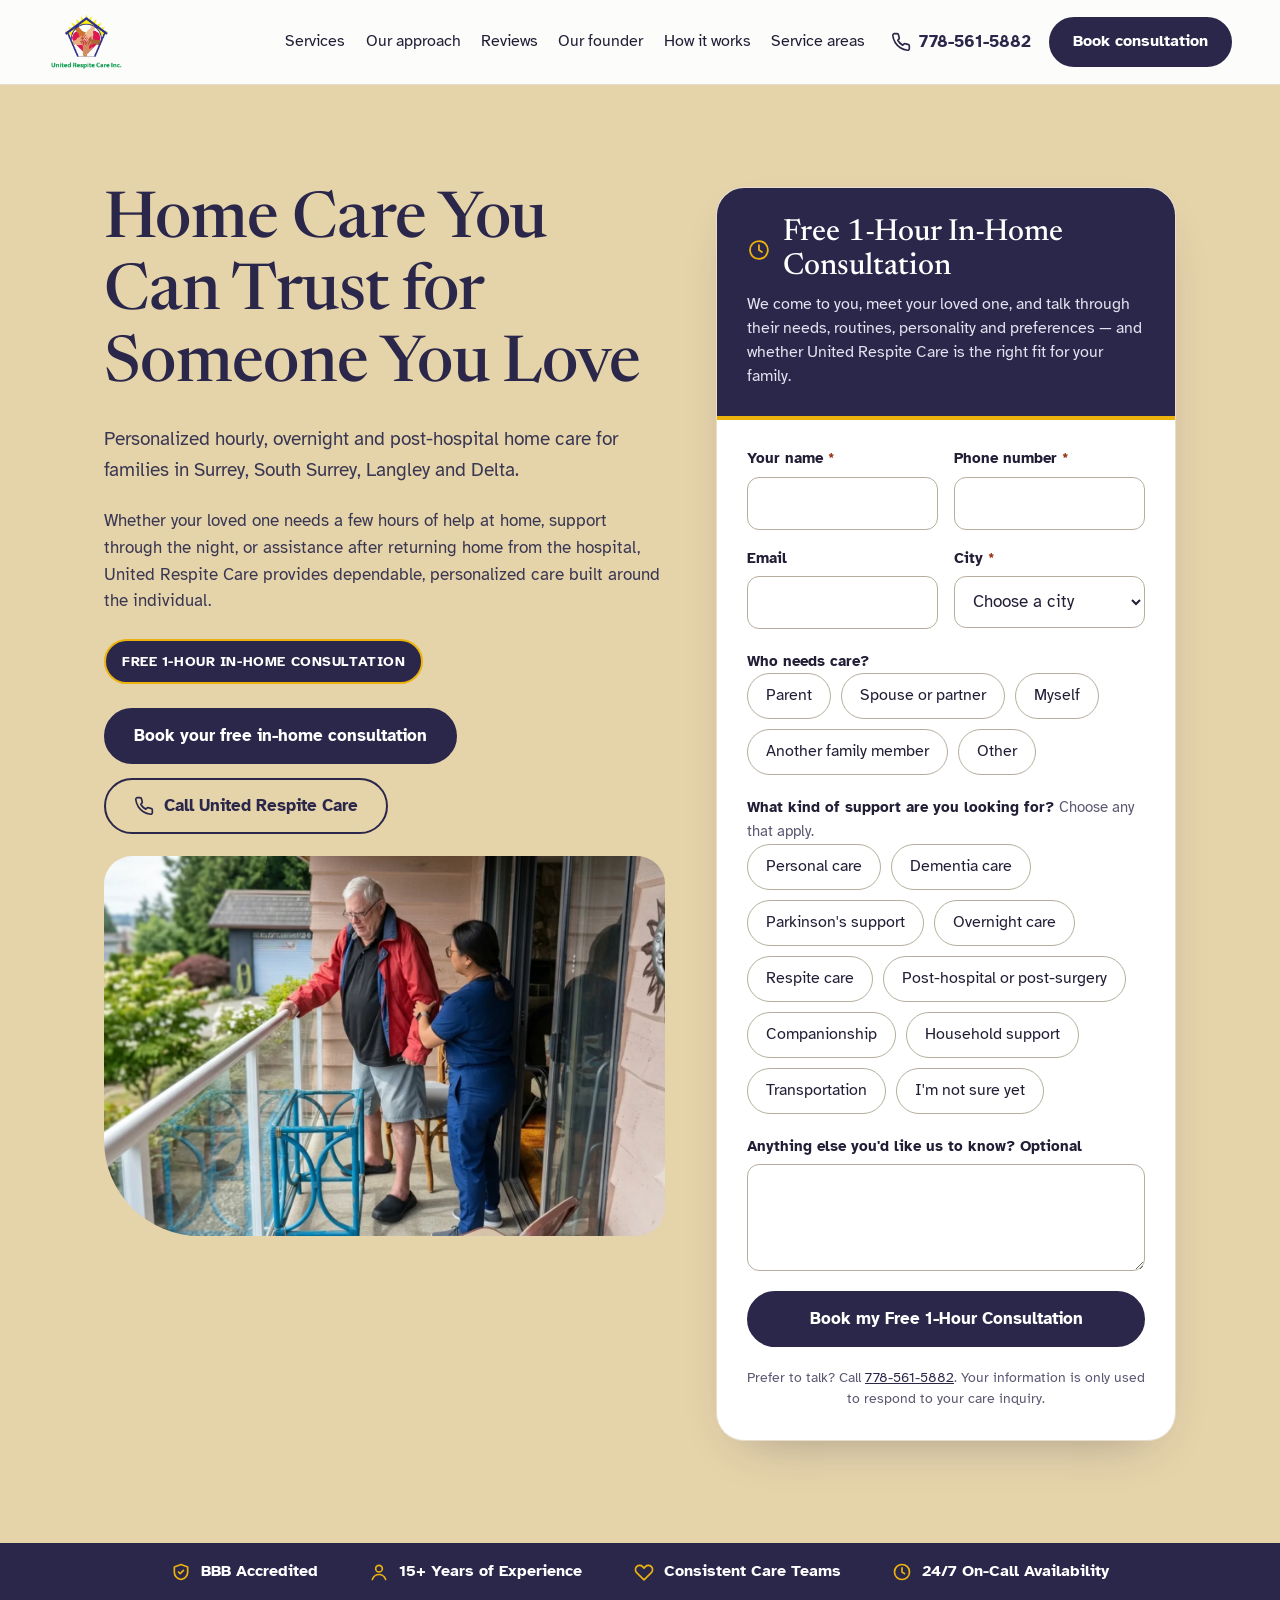
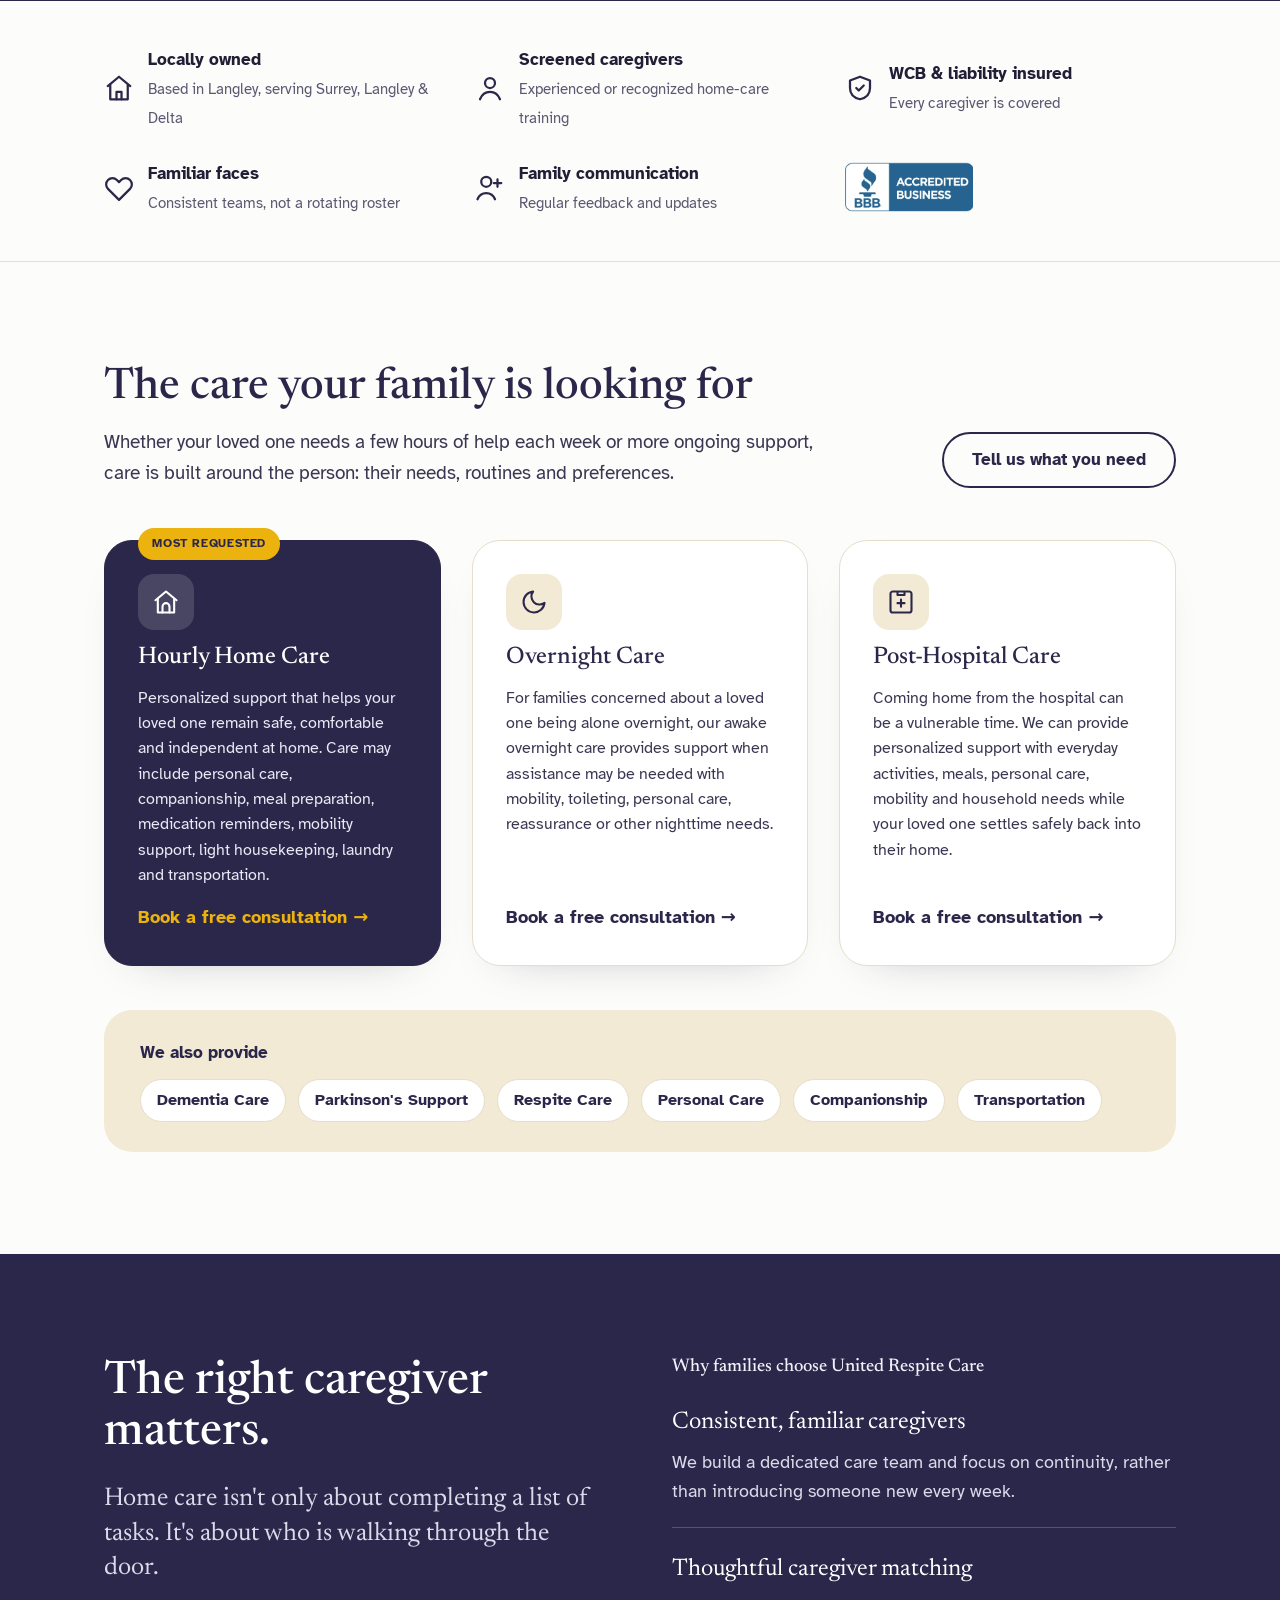
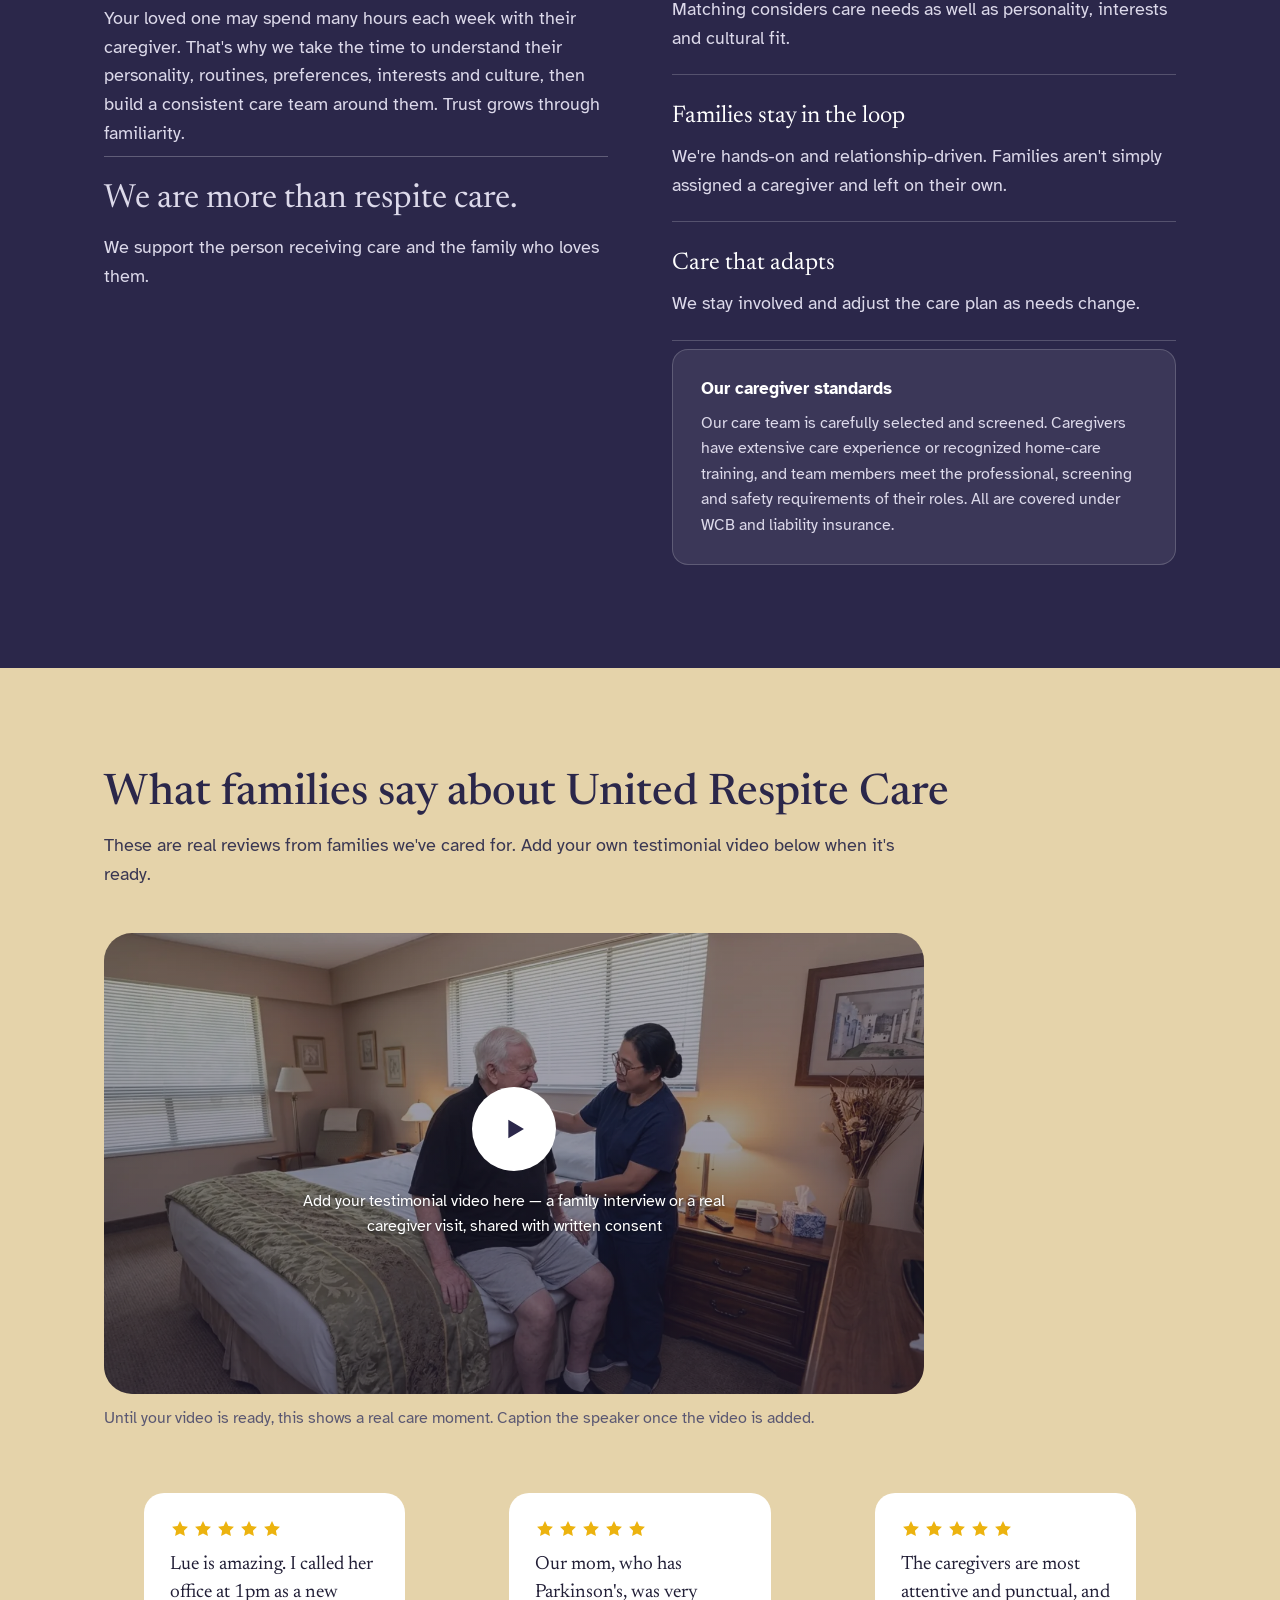
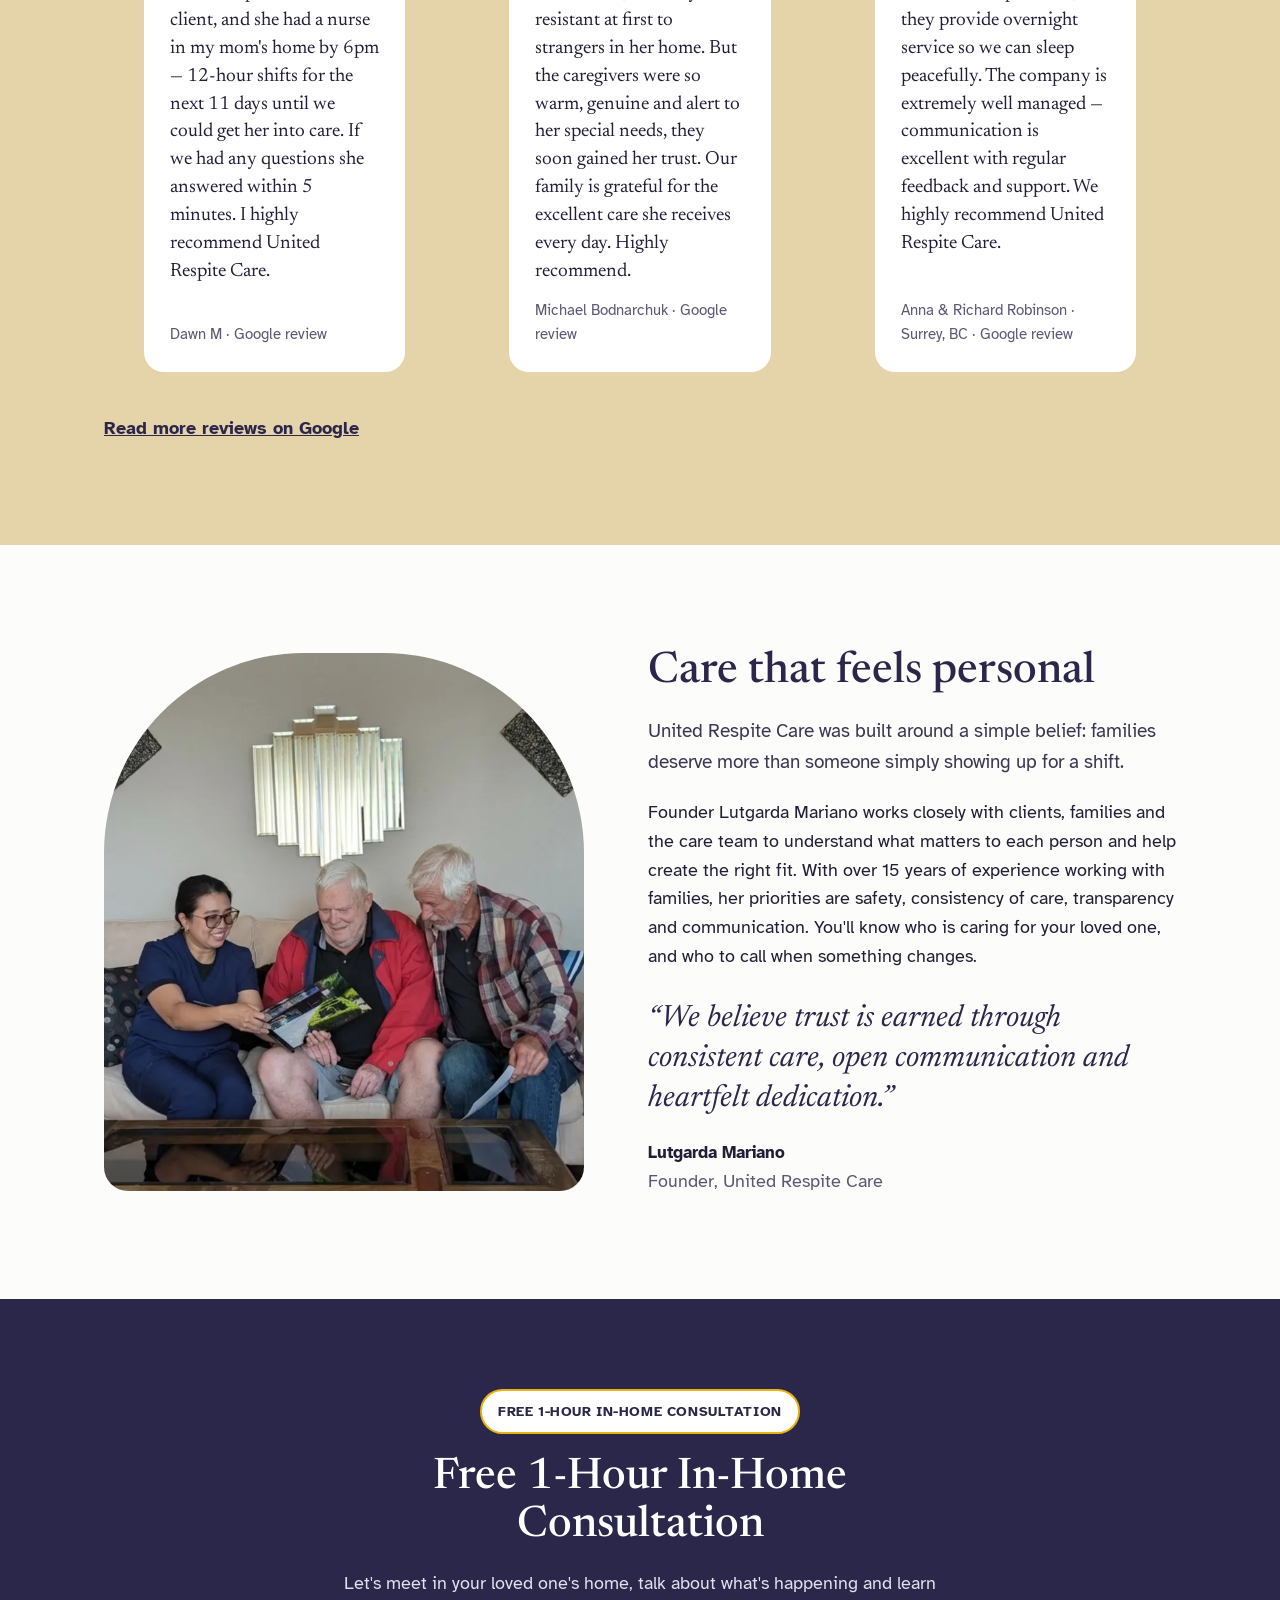
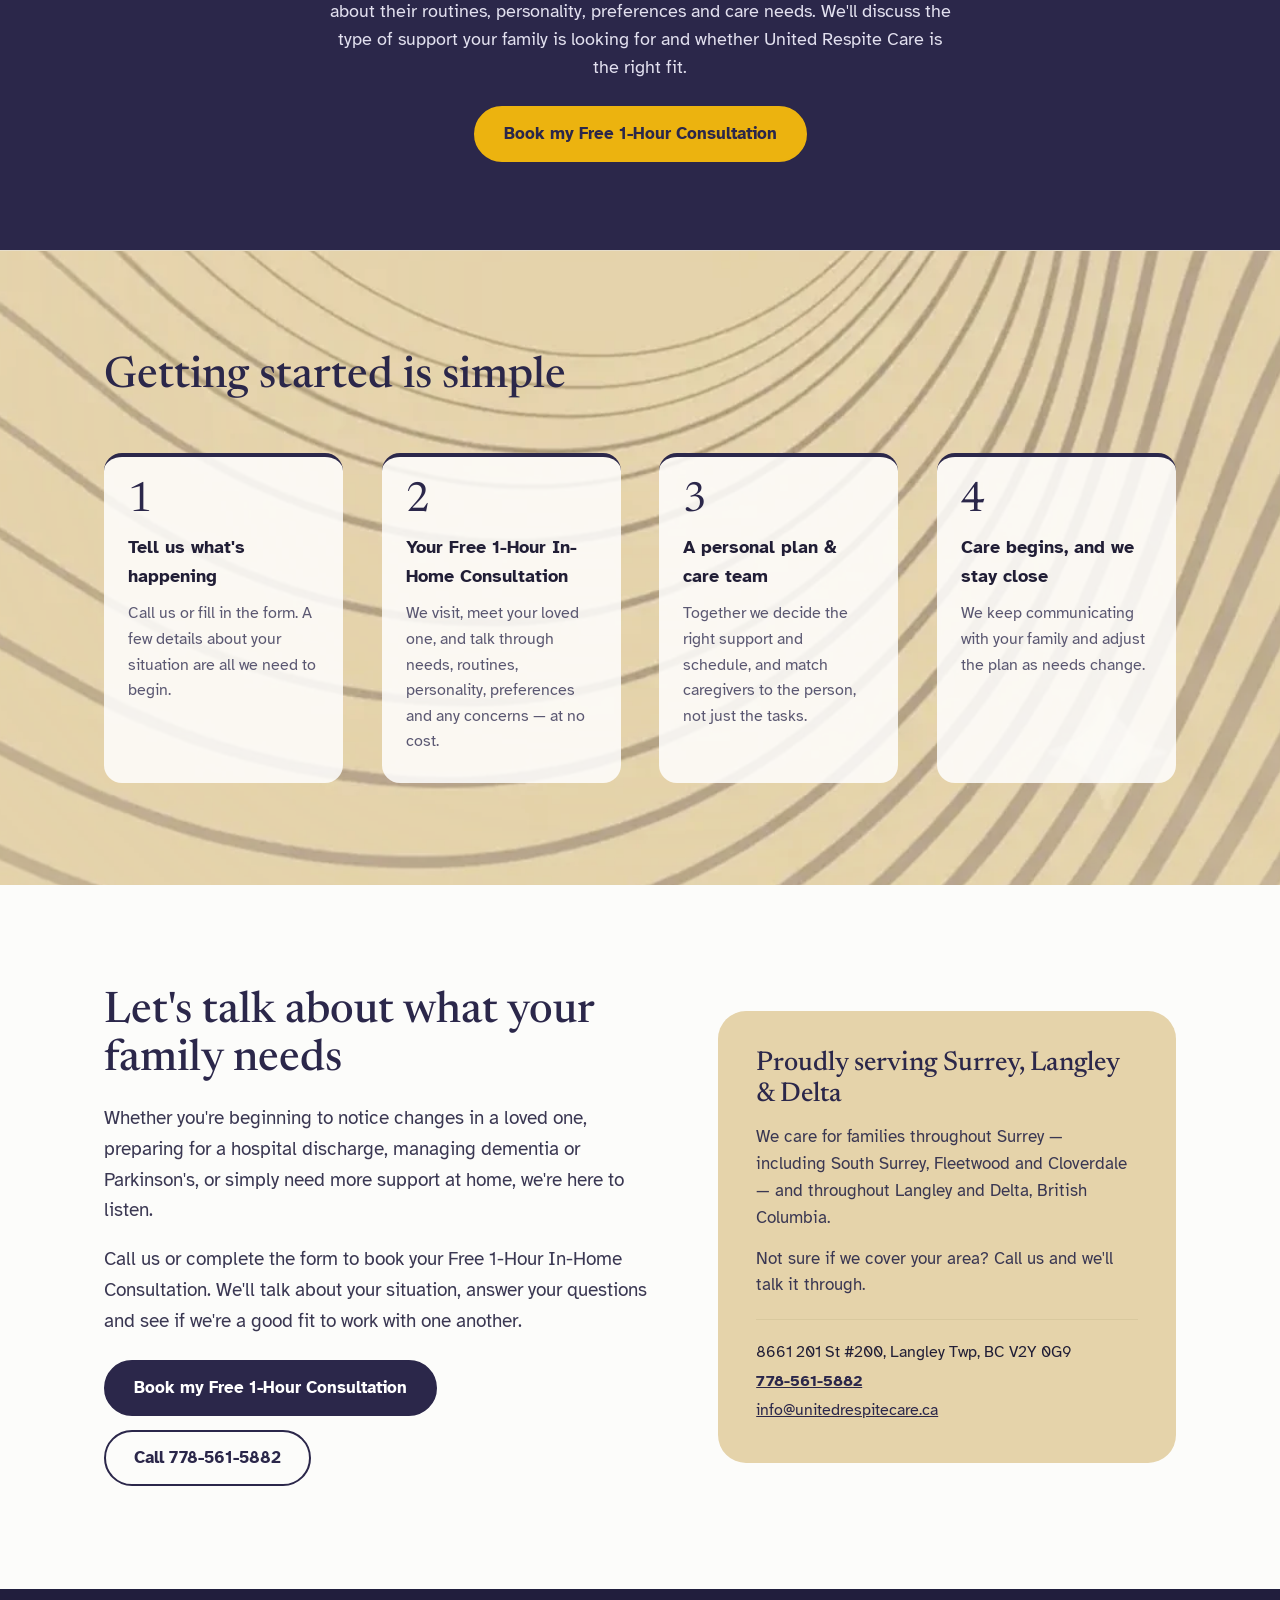
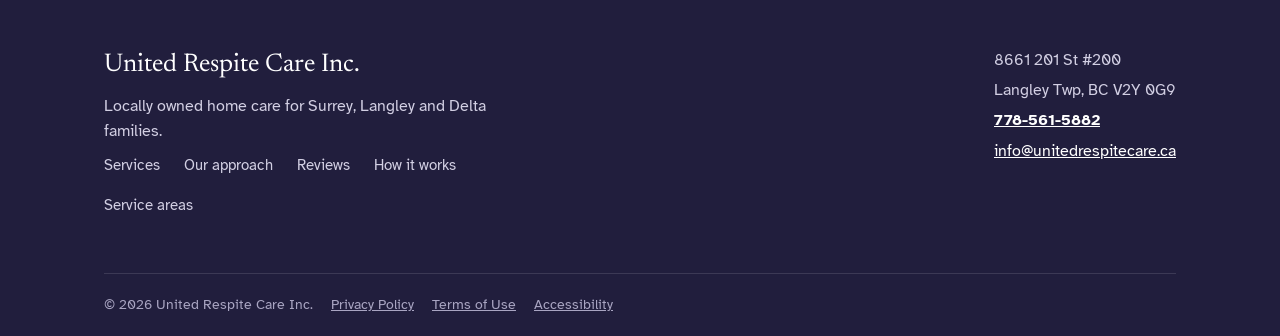
==== commit 88d00cc6: "Add files via upload" ====
--- a/index.html
+++ b/index.html
@@ -80,6 +80,7 @@
     </div>
 
     <div class="form-card" id="consult">
+      <div id="form-live">
       <div class="form-head">
         <div class="form-head-title">
           <svg width="30" height="30" viewBox="0 0 24 24" fill="none" stroke="#ECB30F" stroke-width="1.8" stroke-linecap="round" stroke-linejoin="round" aria-hidden="true"><circle cx="12" cy="12" r="9"></circle><path d="M12 7v5l3 2"></path></svg>
@@ -150,6 +151,7 @@
         <button type="submit" class="btn btn-primary" style="width:100%">Book my Free 1-Hour Consultation</button>
         <p class="form-fine">Prefer to talk? Call <a href="tel:+17785615882">778-561-5882</a>. Your information is only used to respond to your care inquiry.</p>
       </form>
+      </div><!-- /#form-live -->
 
       <div class="thanks" id="thanks-panel" hidden>
         <span class="check" aria-hidden="true">
--- a/styles.css
+++ b/styles.css
@@ -121,6 +121,8 @@
 .chip[aria-pressed="true"]{background:var(--navy);color:#fff;border-color:var(--navy);}
 .form-fine{color:var(--muted);font-size:.9rem;text-align:center;line-height:1.5;}
 .thanks{padding:44px 30px 48px;display:flex;flex-direction:column;gap:16px;}
+/* the hidden attribute must always win over the display rules above */
+[hidden]{display:none !important;}
 .thanks .check{width:56px;height:56px;border-radius:50%;background:#eee9dc;color:var(--navy);
   display:flex;align-items:center;justify-content:center;}
 
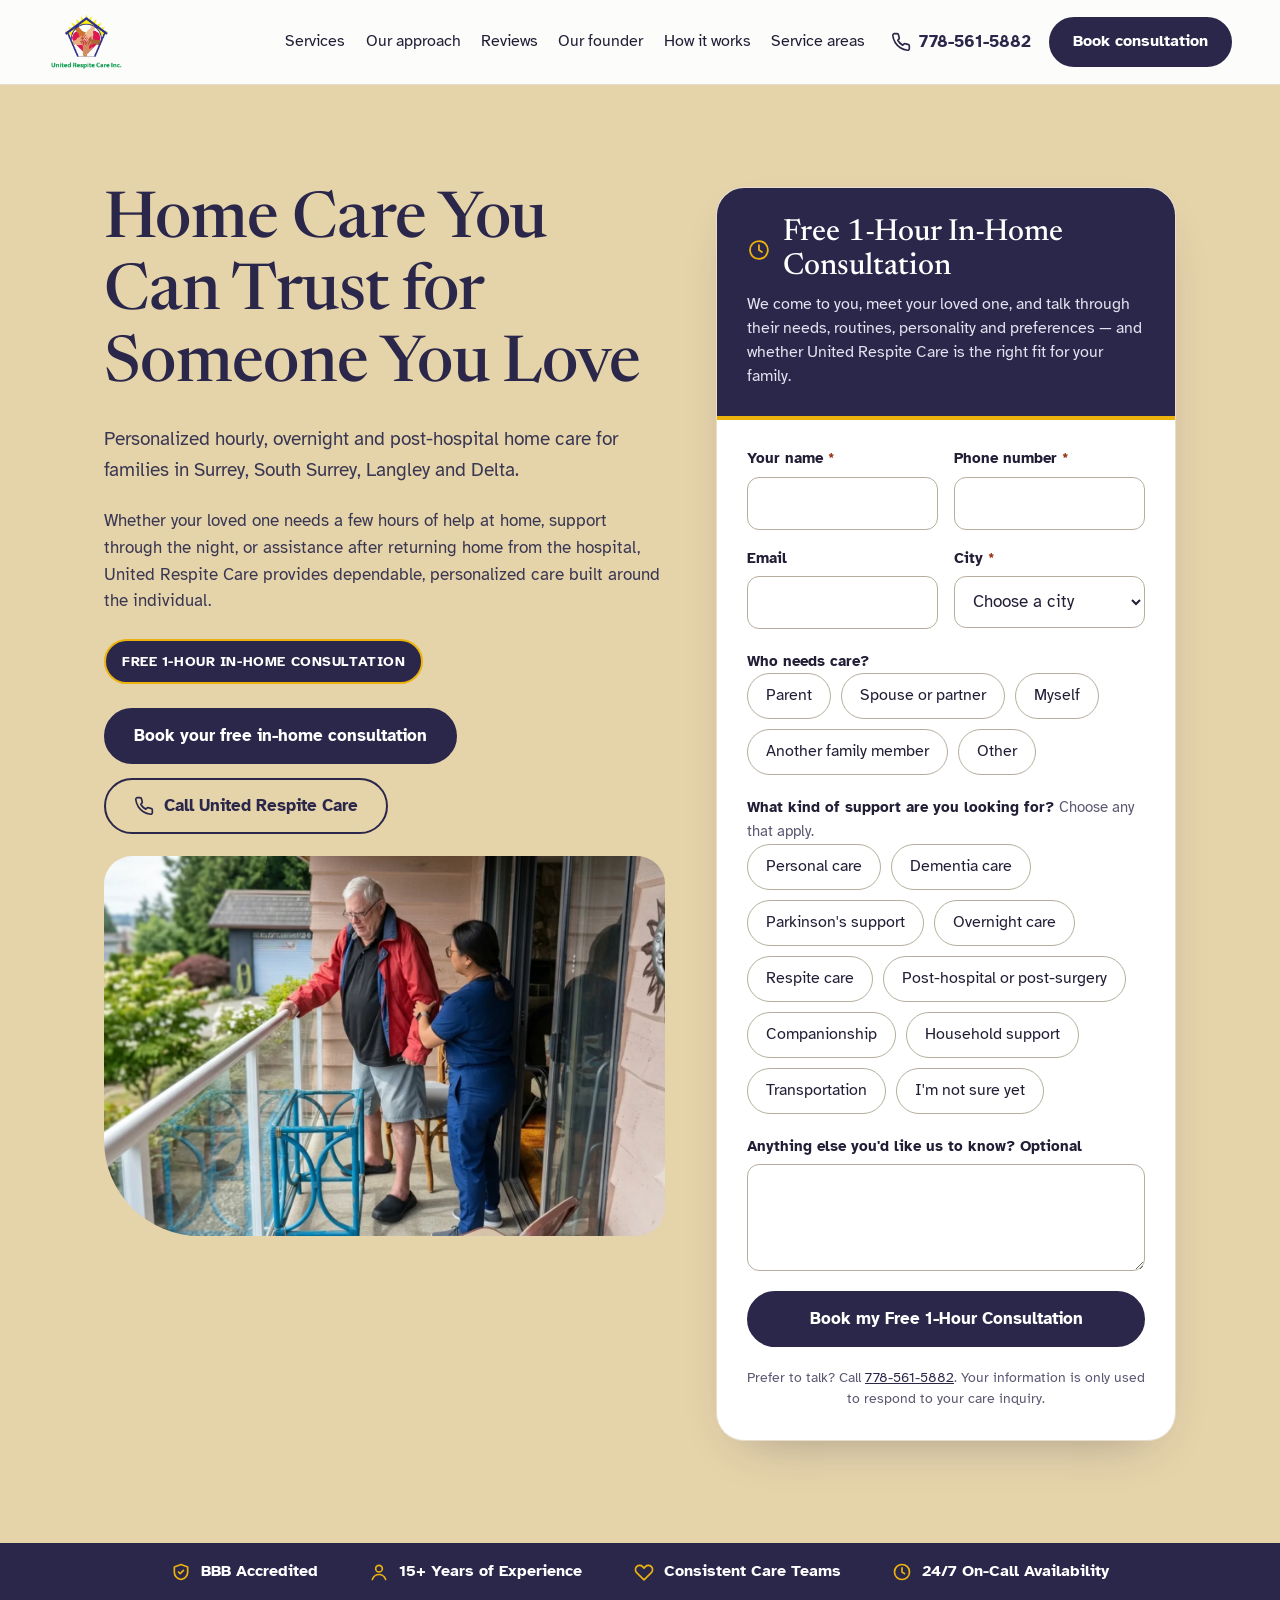
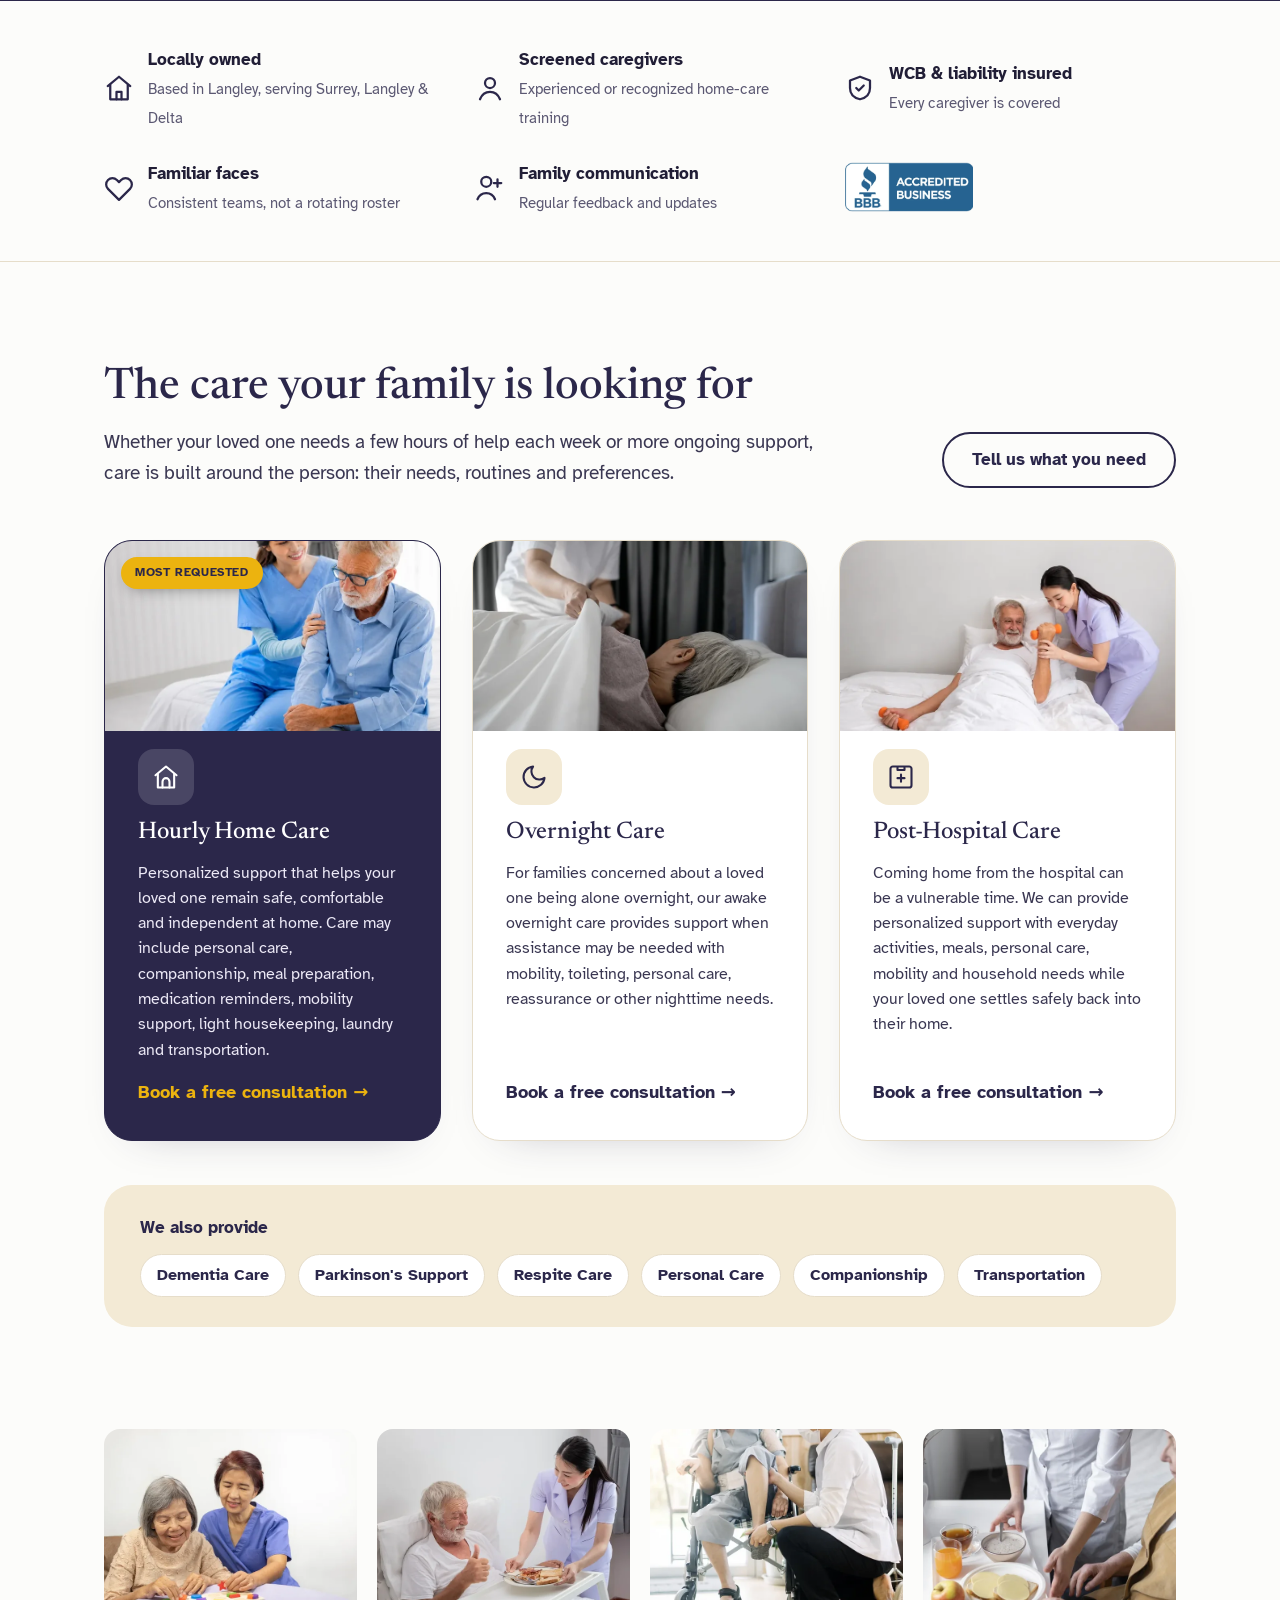
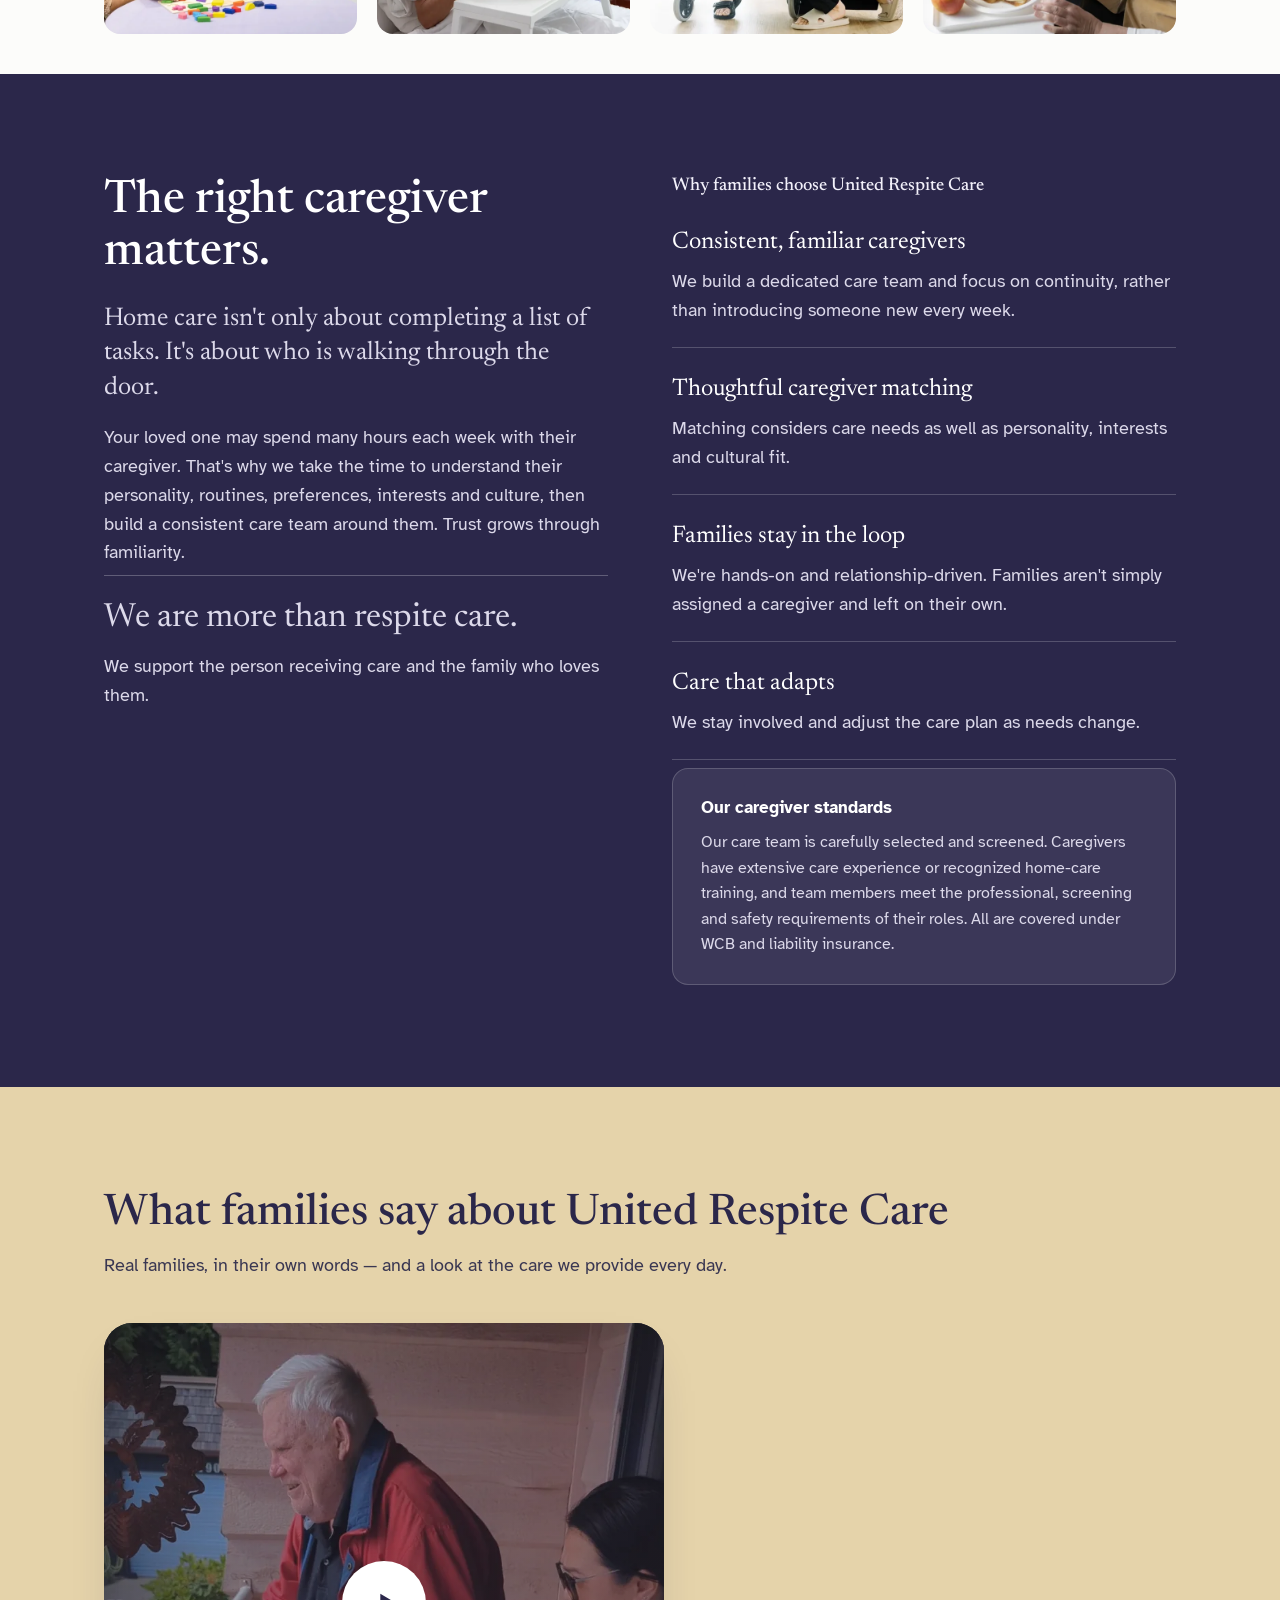
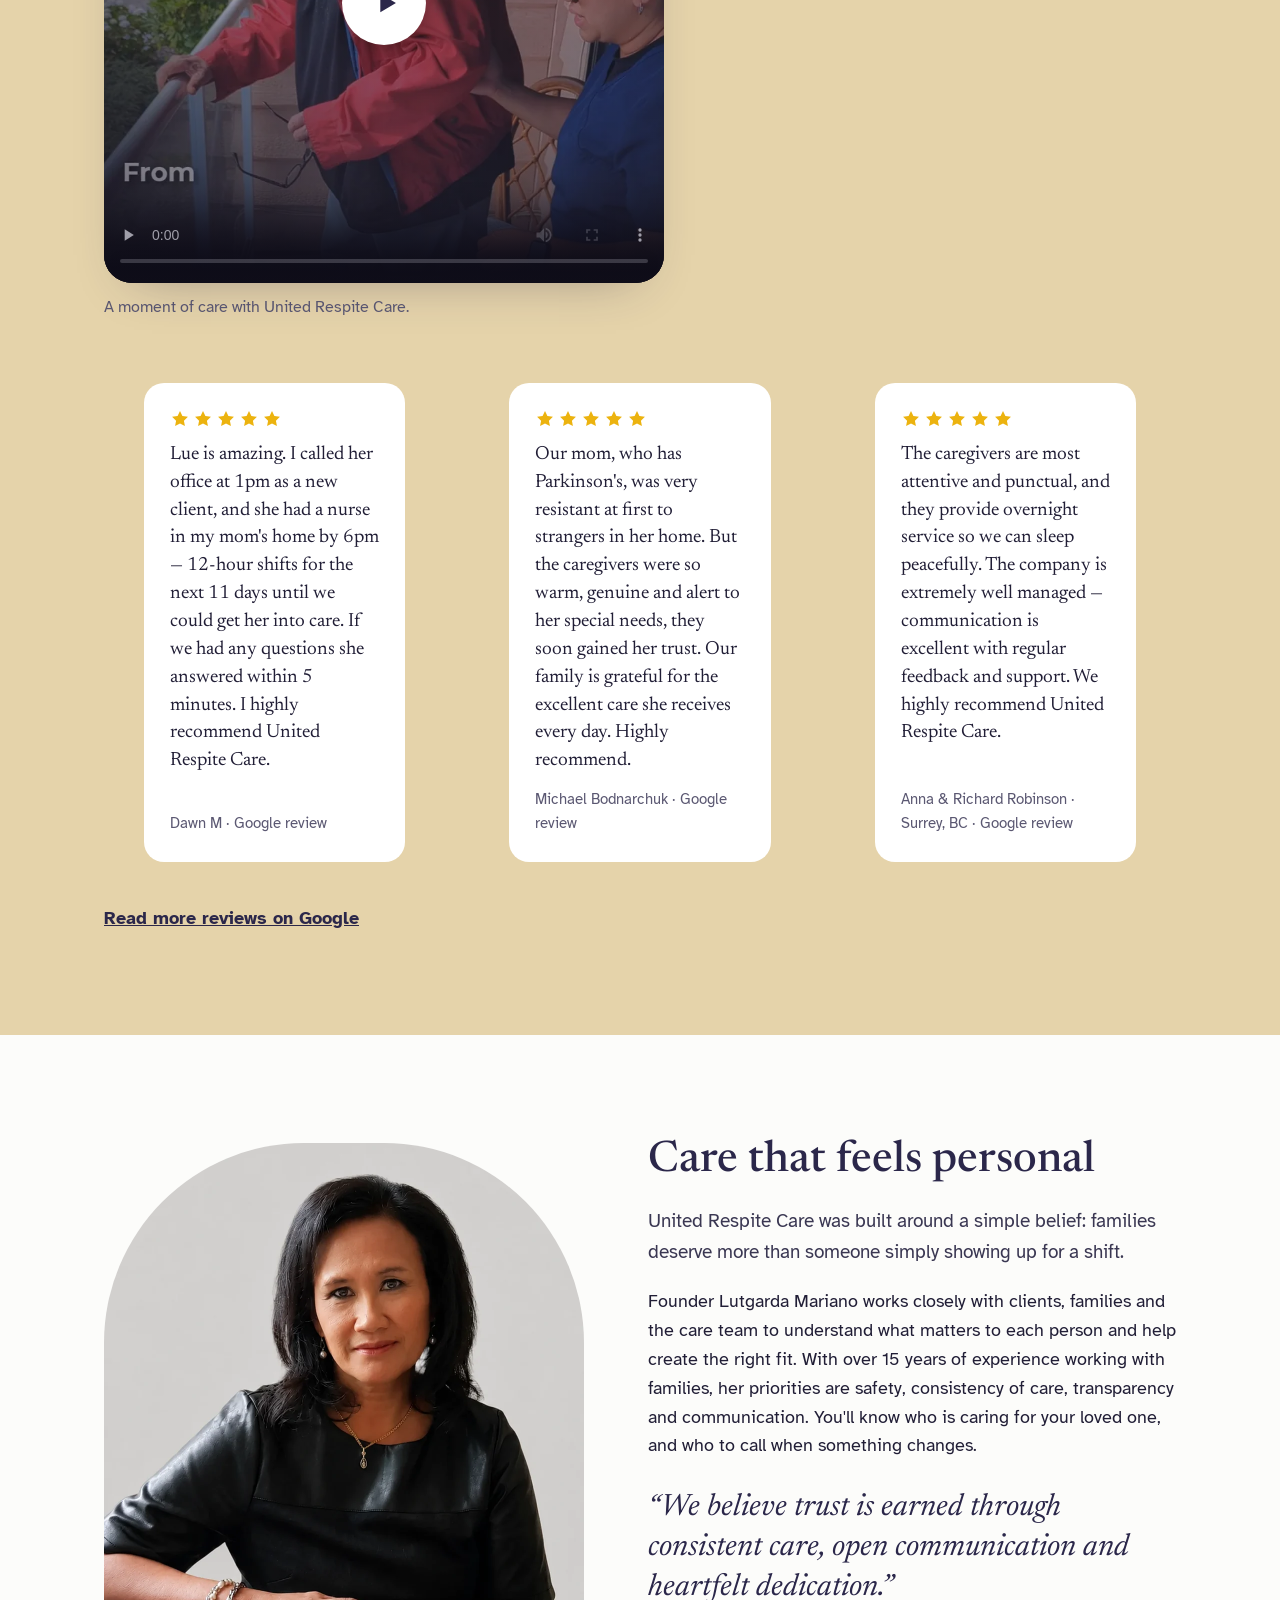
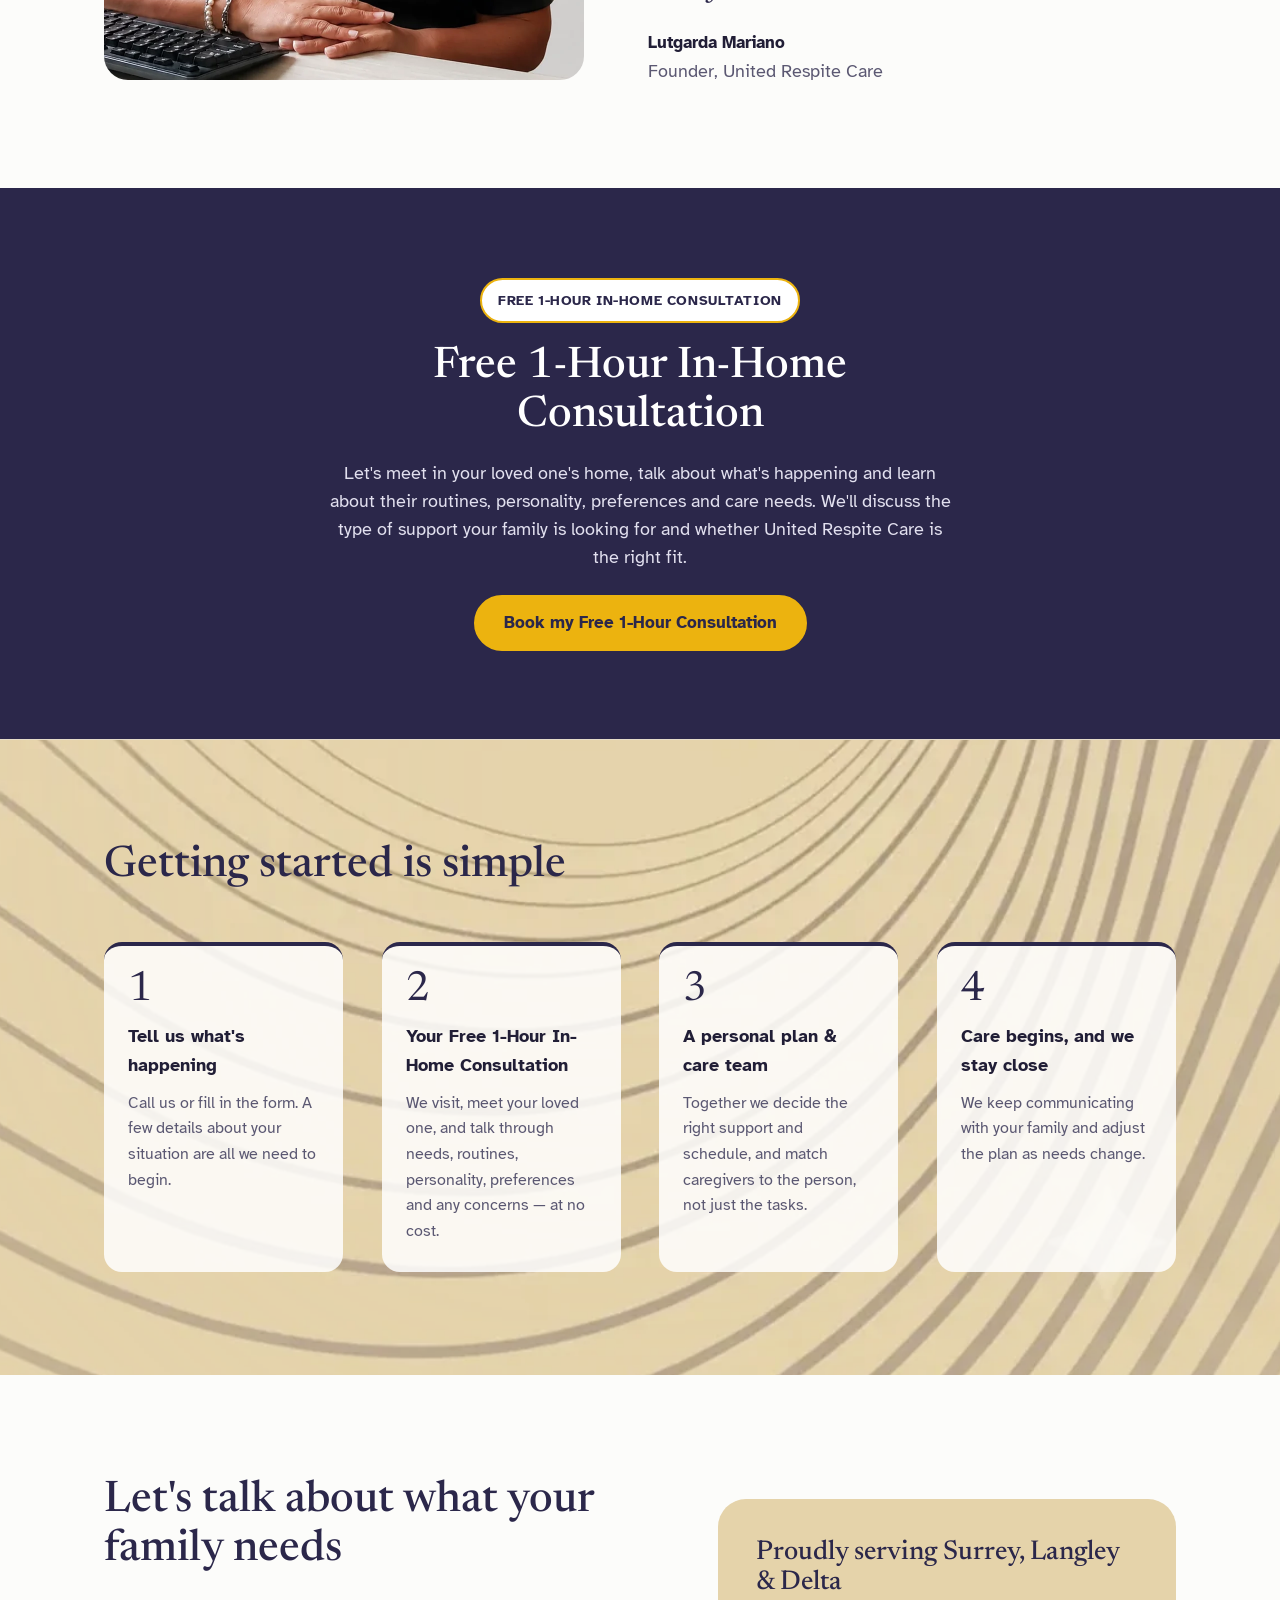
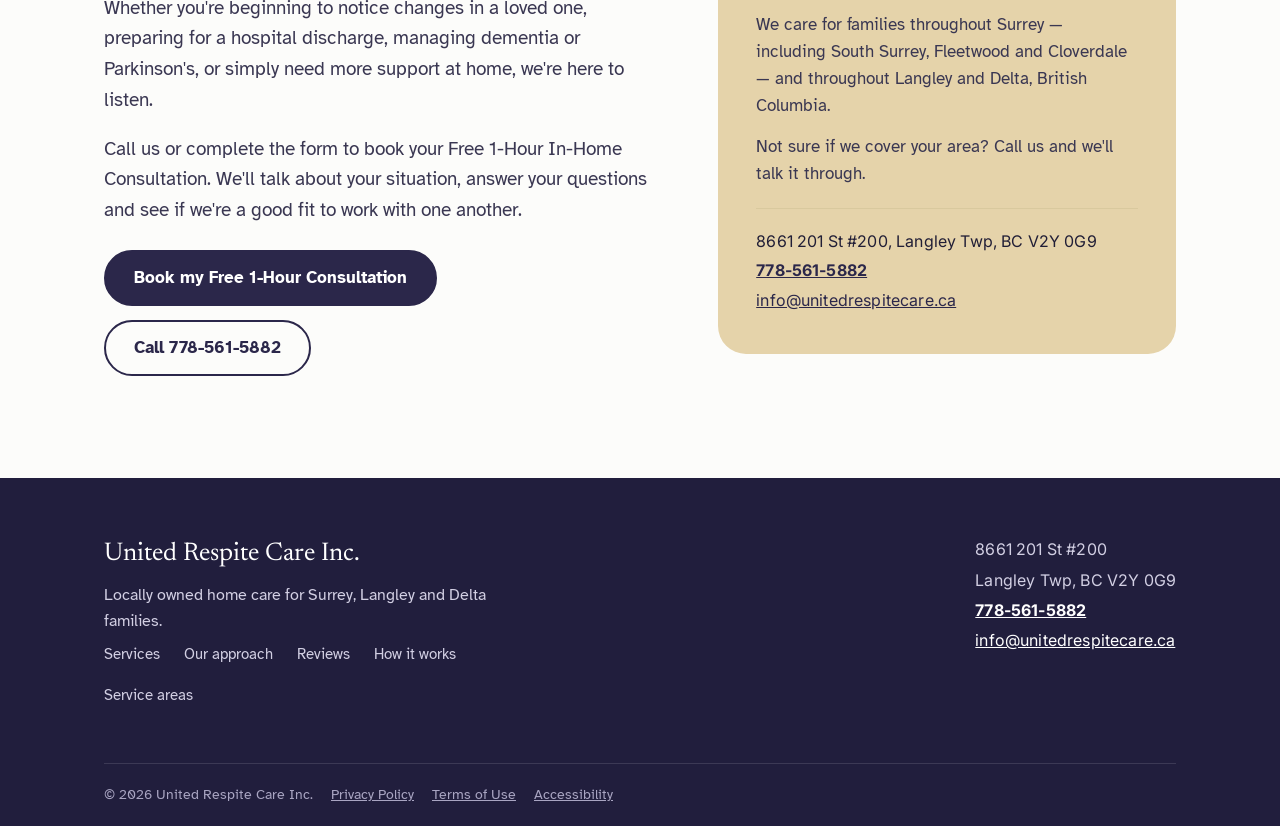
==== commit 5448864d: "Add files via upload" ====
--- a/index.html
+++ b/index.html
@@ -15,7 +15,7 @@
 <link rel="icon" href="assets/logo.webp">
 <link rel="preconnect" href="https://fonts.googleapis.com">
 <link rel="preconnect" href="https://fonts.gstatic.com" crossorigin>
-<link href="https://fonts.googleapis.com/css2?family=Atkinson+Hyperlegible:ital,wght@0,400;0,700;1,400&family=Newsreader:ital,opsz,wght@0,6..72,400;0,6..72,500;1,6..72,400&display=swap" rel="stylesheet">
+<link href="https://fonts.googleapis.com/css2?family=Atkinson+Hyperlegible:ital,wght@0,400;0,700;1,400&family=Inter:wght@400;500;600;700&family=Newsreader:ital,opsz,wght@0,6..72,400;0,6..72,500;1,6..72,400&display=swap" rel="stylesheet">
 <script type="application/ld+json">
 {
   "@context":"https://schema.org",
@@ -232,6 +232,7 @@
     <div class="svc-primary">
       <article class="svc-card svc-card-lead">
         <span class="svc-tag">Most requested</span>
+        <img class="svc-photo" src="assets/svc-hourly.webp" alt="A caregiver supporting a senior man with a reassuring hand on his shoulder" width="760" height="507" loading="lazy">
         <div class="svc-ic" aria-hidden="true">
           <svg width="28" height="28" viewBox="0 0 24 24" fill="none" stroke="currentColor" stroke-width="1.8" stroke-linecap="round" stroke-linejoin="round"><path d="M3 10.5 12 3l9 7.5"></path><path d="M5 9.5V21h14V9.5"></path><path d="M9 21v-5a3 3 0 0 1 6 0v5"></path></svg>
         </div>
@@ -241,6 +242,7 @@
       </article>
 
       <article class="svc-card">
+        <img class="svc-photo" src="assets/svc-overnight.webp" alt="A caregiver helping a senior settle comfortably in bed" width="760" height="507" loading="lazy">
         <div class="svc-ic" aria-hidden="true">
           <svg width="28" height="28" viewBox="0 0 24 24" fill="none" stroke="currentColor" stroke-width="1.8" stroke-linecap="round" stroke-linejoin="round"><path d="M21 12.8A9 9 0 1 1 11.2 3 7 7 0 0 0 21 12.8z"></path></svg>
         </div>
@@ -250,6 +252,7 @@
       </article>
 
       <article class="svc-card">
+        <img class="svc-photo" src="assets/svc-posthospital.webp" alt="A caregiver guiding a senior man through gentle recovery exercises at home" width="760" height="506" loading="lazy">
         <div class="svc-ic" aria-hidden="true">
           <svg width="28" height="28" viewBox="0 0 24 24" fill="none" stroke="currentColor" stroke-width="1.8" stroke-linecap="round" stroke-linejoin="round"><path d="M8 3H5a2 2 0 0 0-2 2v14a2 2 0 0 0 2 2h14a2 2 0 0 0 2-2V5a2 2 0 0 0-2-2h-3"></path><path d="M9 3h6v3H9z"></path><path d="M12 10v6M9 13h6"></path></svg>
         </div>
@@ -273,6 +276,18 @@
   </div>
 </section>
 
+<!-- Life at home gallery -->
+<section class="gallery" aria-label="Care at home">
+  <div class="wrap">
+    <ul class="gallery-grid">
+      <li><img src="assets/gal-dementia.webp" alt="A caregiver doing a shape-puzzle activity with a senior woman" width="760" height="507" loading="lazy"></li>
+      <li><img src="assets/gal-meals.webp" alt="A caregiver serving a smiling senior man breakfast in bed" width="760" height="507" loading="lazy"></li>
+      <li><img src="assets/gal-mobility.webp" alt="A caregiver helping a senior woman with mobility exercises using a walker" width="760" height="507" loading="lazy"></li>
+      <li><img src="assets/gal-feeding.webp" alt="A caregiver gently helping a senior with a meal" width="760" height="506" loading="lazy"></li>
+    </ul>
+  </div>
+</section>
+
 <section id="approach" class="approach section" aria-labelledby="approach-title">
   <div class="wrap approach-grid">
     <div>
@@ -299,14 +314,21 @@
 <section id="stories" class="stories section" aria-labelledby="stories-title">
   <div class="wrap">
     <h2 id="stories-title">What families say about United Respite Care</h2>
-    <p class="stories-intro">These are real reviews from families we've cared for. Add your own testimonial video below when it's ready.</p>
+    <p class="stories-intro">Real families, in their own words — and a look at the care we provide every day.</p>
 
     <div class="video-wrap">
-      <button type="button" class="video" aria-label="Play family testimonial video">
-        <span class="play" aria-hidden="true"><svg width="34" height="34" viewBox="0 0 24 24" aria-hidden="true"><path d="M8 5.5v13l11-6.5z" fill="#2B274A"></path></svg></span>
-        <span class="vlabel">Add your testimonial video here — a family interview or a real caregiver visit, shared with written consent</span>
-      </button>
-      <p class="video-caption">Until your video is ready, this shows a real care moment. Caption the speaker once the video is added.</p>
+      <div class="video-player" id="video-player">
+        <video id="testimonial-video" preload="none" playsinline controls
+               poster="assets/testimonial-poster.webp" aria-label="United Respite Care family testimonial video">
+          <source src="assets/testimonial.mp4" type="video/mp4">
+          Sorry, your browser doesn't support embedded video. You can
+          <a href="assets/testimonial.mp4">download the video</a> instead.
+        </video>
+        <button type="button" class="video-play-btn" id="video-play-btn" aria-label="Play testimonial video">
+          <span class="play" aria-hidden="true"><svg width="34" height="34" viewBox="0 0 24 24" aria-hidden="true"><path d="M8 5.5v13l11-6.5z" fill="#2B274A"></path></svg></span>
+        </button>
+      </div>
+      <p class="video-caption">A moment of care with United Respite Care.</p>
     </div>
 
     <div class="reviews">
@@ -350,7 +372,7 @@
 
 <section id="founder" class="section" aria-labelledby="founder-title">
   <div class="wrap founder-grid">
-    <img class="founder-photo" src="assets/founder.webp" alt="Founder Lutgarda Mariano sharing a care plan with a client and his family at home" width="1400" height="781" loading="lazy">
+    <img class="founder-photo" src="assets/founder-headshot.webp" alt="Lutgarda Mariano, Founder of United Respite Care" width="960" height="1154" loading="lazy">
     <div class="founder-copy">
       <h2 id="founder-title">Care that feels personal</h2>
       <p class="lead">United Respite Care was built around a simple belief: families deserve more than someone simply showing up for a shift.</p>
--- a/styles.css
+++ b/styles.css
@@ -141,13 +141,16 @@
   flex-wrap:wrap;margin-bottom:clamp(32px,4vw,52px);}
 .services-head .lead{max-width:60ch;margin-top:14px;}
 .svc-primary{display:grid;grid-template-columns:repeat(3,minmax(0,1fr));gap:clamp(20px,2.4vw,32px);align-items:stretch;}
-.svc-card{position:relative;background:#fff;border:1px solid var(--line);border-radius:var(--radius-lg);
-  padding:clamp(26px,2.6vw,36px);display:flex;flex-direction:column;gap:14px;
+.svc-card{--cardpad:clamp(26px,2.6vw,36px);position:relative;overflow:hidden;
+  background:#fff;border:1px solid var(--line);border-radius:var(--radius-lg);
+  padding:var(--cardpad);display:flex;flex-direction:column;gap:14px;
   box-shadow:0 18px 44px -34px rgba(43,39,74,.4);}
+.svc-photo{margin:calc(var(--cardpad) * -1) calc(var(--cardpad) * -1) 4px;
+  width:calc(100% + var(--cardpad) * 2);max-width:none;height:190px;object-fit:cover;display:block;}
 .svc-card-lead{background:var(--navy);border-color:var(--navy);color:#fff;}
-.svc-tag{position:absolute;top:-13px;left:clamp(26px,2.6vw,36px);
+.svc-tag{position:absolute;top:16px;left:16px;z-index:2;
   background:var(--gold);color:var(--navy);font-weight:700;font-size:.78rem;letter-spacing:.05em;
-  text-transform:uppercase;padding:6px 14px;border-radius:999px;}
+  text-transform:uppercase;padding:6px 14px;border-radius:999px;box-shadow:0 6px 16px -8px rgba(0,0,0,.5);}
 .svc-ic{width:56px;height:56px;border-radius:16px;display:flex;align-items:center;justify-content:center;
   background:#F3EAD5;color:var(--navy);}
 .svc-card-lead .svc-ic{background:rgba(255,255,255,.14);color:#fff;}
@@ -167,6 +170,14 @@
 .svc-also-list li{background:#fff;border:1px solid var(--line);border-radius:999px;
   padding:8px 16px;font-weight:700;font-size:.98rem;color:var(--navy);}
 
+/* Life at home gallery */
+.gallery{padding-bottom:clamp(20px,4vw,40px);}
+.gallery-grid{list-style:none;margin:0;padding:0;display:grid;
+  grid-template-columns:repeat(4,minmax(0,1fr));gap:clamp(12px,1.6vw,20px);}
+.gallery-grid li{margin:0;}
+.gallery-grid img{width:100%;height:clamp(180px,16vw,230px);object-fit:cover;
+  border-radius:var(--radius);display:block;}
+
 /* Offer band */
 .btn-gold{background:var(--gold);color:var(--navy);border-color:var(--gold);}
 .btn-gold:hover{background:var(--blue);border-color:var(--blue);color:#fff;}
@@ -199,13 +210,19 @@
 .stories{background:var(--sand);}
 .stories>.wrap>h2{margin-bottom:12px;}
 .stories-intro{max-width:70ch;color:#3a3752;margin-bottom:clamp(28px,4vw,44px);}
-.video-wrap{max-width:820px;margin-bottom:clamp(32px,4vw,44px);}
-.video{position:relative;width:100%;aspect-ratio:16/9;border:0;border-radius:var(--radius-lg);cursor:pointer;
-  background-image:linear-gradient(rgba(31,28,54,.35),rgba(31,28,54,.6)),url(assets/personal-care.webp);
-  background-size:cover;background-position:center;color:#fff;font:inherit;
-  display:flex;flex-direction:column;align-items:center;justify-content:center;gap:18px;padding:32px;}
-.video .play{width:84px;height:84px;border-radius:50%;background:#fff;display:flex;align-items:center;justify-content:center;}
-.video .vlabel{max-width:44ch;text-align:center;text-shadow:0 1px 3px rgba(0,0,0,.5);font-size:1rem;}
+.video-wrap{max-width:560px;margin-bottom:clamp(32px,4vw,44px);}
+.video-player{position:relative;width:100%;aspect-ratio:1/1;border-radius:var(--radius-lg);overflow:hidden;
+  background:#1f1c36;box-shadow:var(--shadow);}
+.video-player video{width:100%;height:100%;object-fit:cover;display:block;background:#1f1c36;}
+.video-play-btn{position:absolute;inset:0;width:100%;height:100%;border:0;cursor:pointer;
+  background:linear-gradient(rgba(31,28,54,.15),rgba(31,28,54,.45));
+  display:flex;align-items:center;justify-content:center;transition:background-color .15s;}
+.video-play-btn:hover{background:linear-gradient(rgba(31,28,54,.25),rgba(31,28,54,.55));}
+.video-play-btn.is-hidden{display:none;}
+.video-play-btn .play{width:84px;height:84px;border-radius:50%;background:#fff;
+  display:flex;align-items:center;justify-content:center;box-shadow:0 10px 30px -10px rgba(0,0,0,.6);
+  padding-left:4px;transition:transform .15s;}
+.video-play-btn:hover .play{transform:scale(1.06);}
 .video-caption{margin-top:12px;color:var(--muted);font-size:1rem;}
 .reviews{display:grid;grid-template-columns:repeat(3,minmax(0,1fr));gap:24px;}
 .review{background:#fff;border-radius:20px;padding:26px;display:flex;flex-direction:column;gap:12px;}
@@ -217,7 +234,7 @@
 /* Founder */
 .founder-grid{display:grid;grid-template-columns:minmax(0,480px) minmax(0,1fr);
   gap:clamp(40px,5vw,80px);align-items:center;}
-.founder-photo{width:100%;height:clamp(360px,42vw,560px);object-fit:cover;
+.founder-photo{width:100%;height:clamp(360px,42vw,560px);object-fit:cover;object-position:center 22%;
   border-radius:200px 200px 24px 24px;}
 .founder-copy{display:flex;flex-direction:column;gap:20px;}
 .founder-quote{font-family:"Newsreader",Georgia,serif;font-style:italic;
@@ -248,7 +265,8 @@
   display:flex;flex-direction:column;gap:14px;}
 .areas-card h3{color:var(--navy);font-size:1.7rem;}
 .areas-card p{color:#3a3752;font-size:1.05rem;}
-.areas-contact{margin-top:6px;padding-top:18px;border-top:1px solid #d9c99e;font-size:1rem;line-height:1.8;}
+.areas-contact{margin-top:6px;padding-top:18px;border-top:1px solid #d9c99e;
+  font-family:"Inter","Atkinson Hyperlegible",system-ui,sans-serif;font-size:1rem;line-height:1.85;letter-spacing:.01em;}
 
 /* Footer */
 .site-footer{background:#211E3D;color:#d2cfe3;}
@@ -257,7 +275,7 @@
 .footer-brand{display:flex;flex-direction:column;gap:8px;max-width:34ch;}
 .footer-brand .fb-name{font-family:"Newsreader",Georgia,serif;font-size:1.6rem;color:#fff;}
 .footer-brand .fb-sub{font-size:1rem;}
-.footer-contact{font-size:1rem;line-height:1.9;}
+.footer-contact{font-family:"Inter","Atkinson Hyperlegible",system-ui,sans-serif;font-size:1rem;line-height:1.9;letter-spacing:.01em;}
 .footer-contact a{color:#fff;}
 .footer-nav{display:flex;flex-wrap:wrap;gap:16px 24px;}
 .footer-nav a{color:#d2cfe3;text-decoration:none;font-size:.95rem;}
@@ -282,6 +300,7 @@
   .trust-grid{grid-template-columns:repeat(2,minmax(0,1fr));}
   .svc-primary{grid-template-columns:1fr;}
   .reviews{grid-template-columns:repeat(2,minmax(0,1fr));}
+  .gallery-grid{grid-template-columns:repeat(2,minmax(0,1fr));}
   .steps{grid-template-columns:repeat(2,minmax(0,1fr));}
 }
 @media (max-width:760px){
@@ -295,6 +314,7 @@
   .trustbar li{font-size:.95rem;}
   .svc-also{flex-direction:column;align-items:flex-start;}
   .reviews{grid-template-columns:1fr;}
+  .gallery-grid{grid-template-columns:repeat(2,minmax(0,1fr));gap:10px;}
   .steps{grid-template-columns:1fr;}
   .field-row{grid-template-columns:1fr;}
   .services-head{align-items:flex-start;}
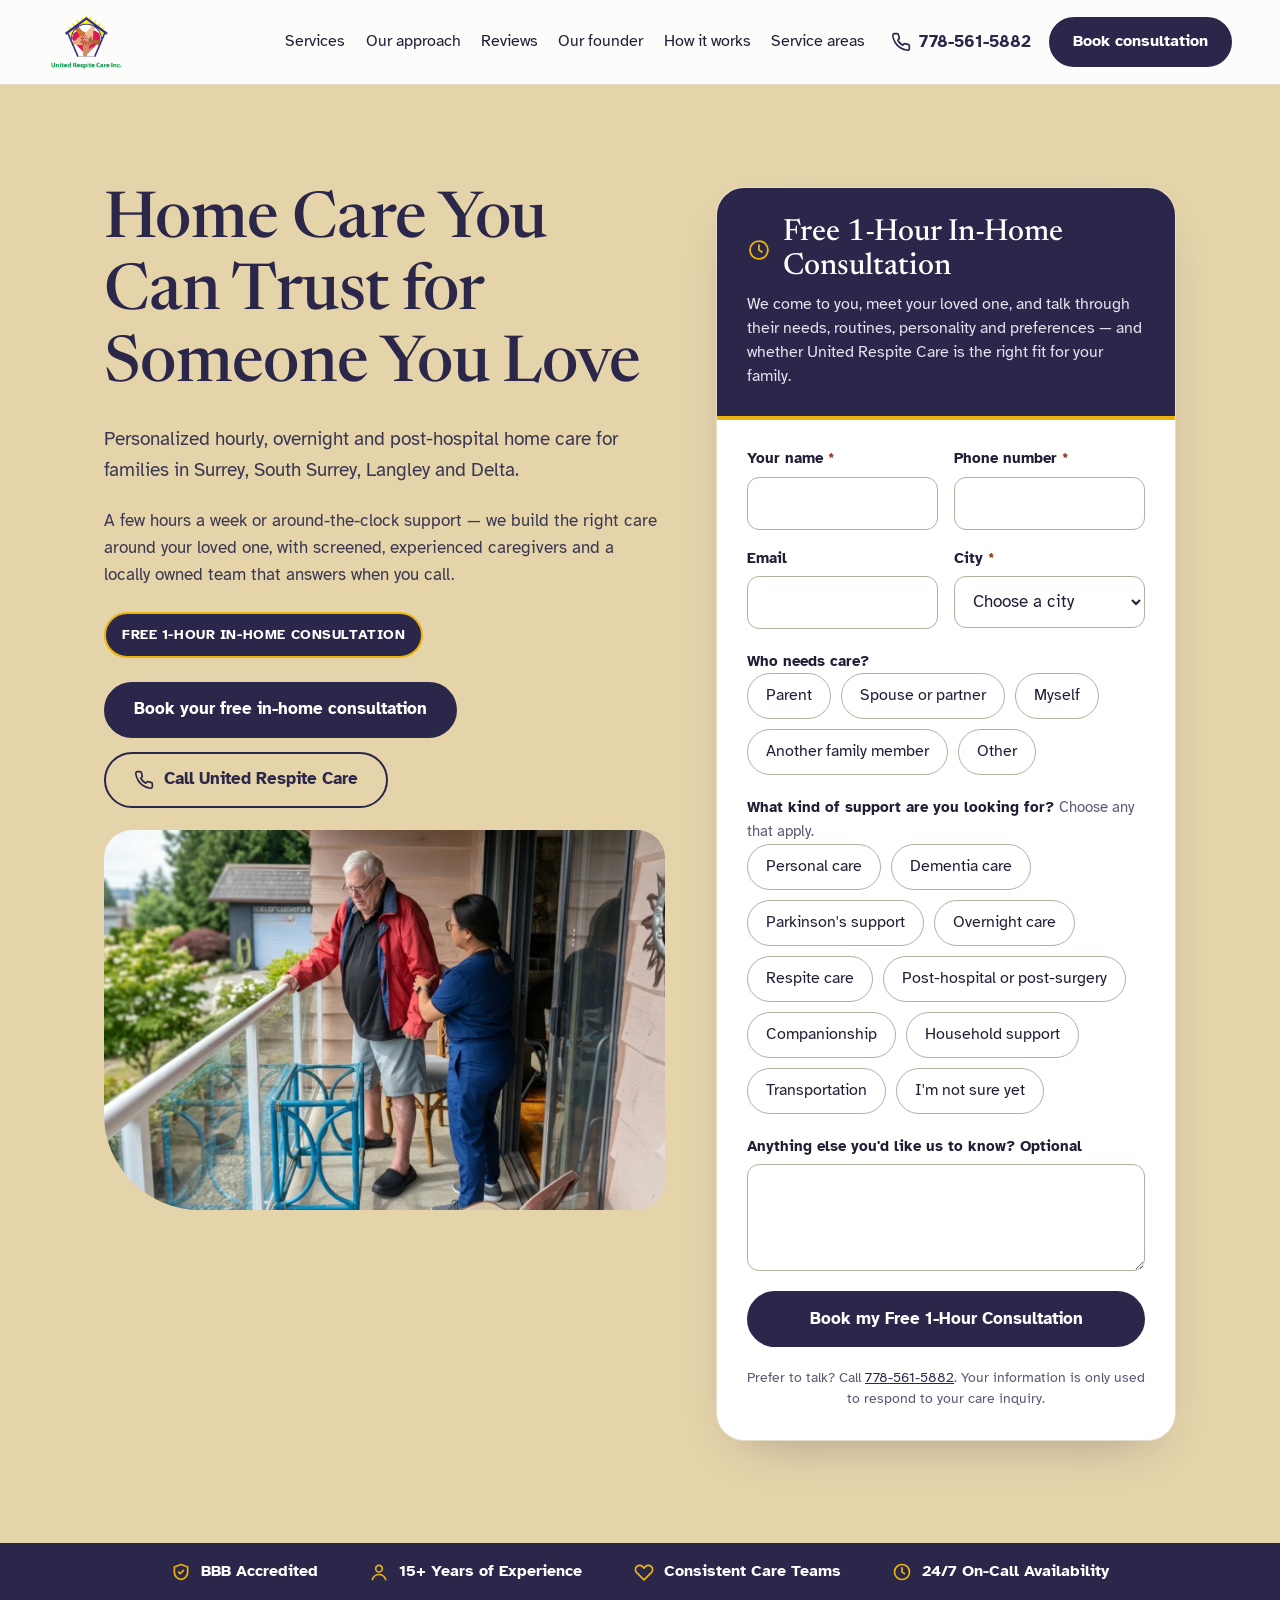
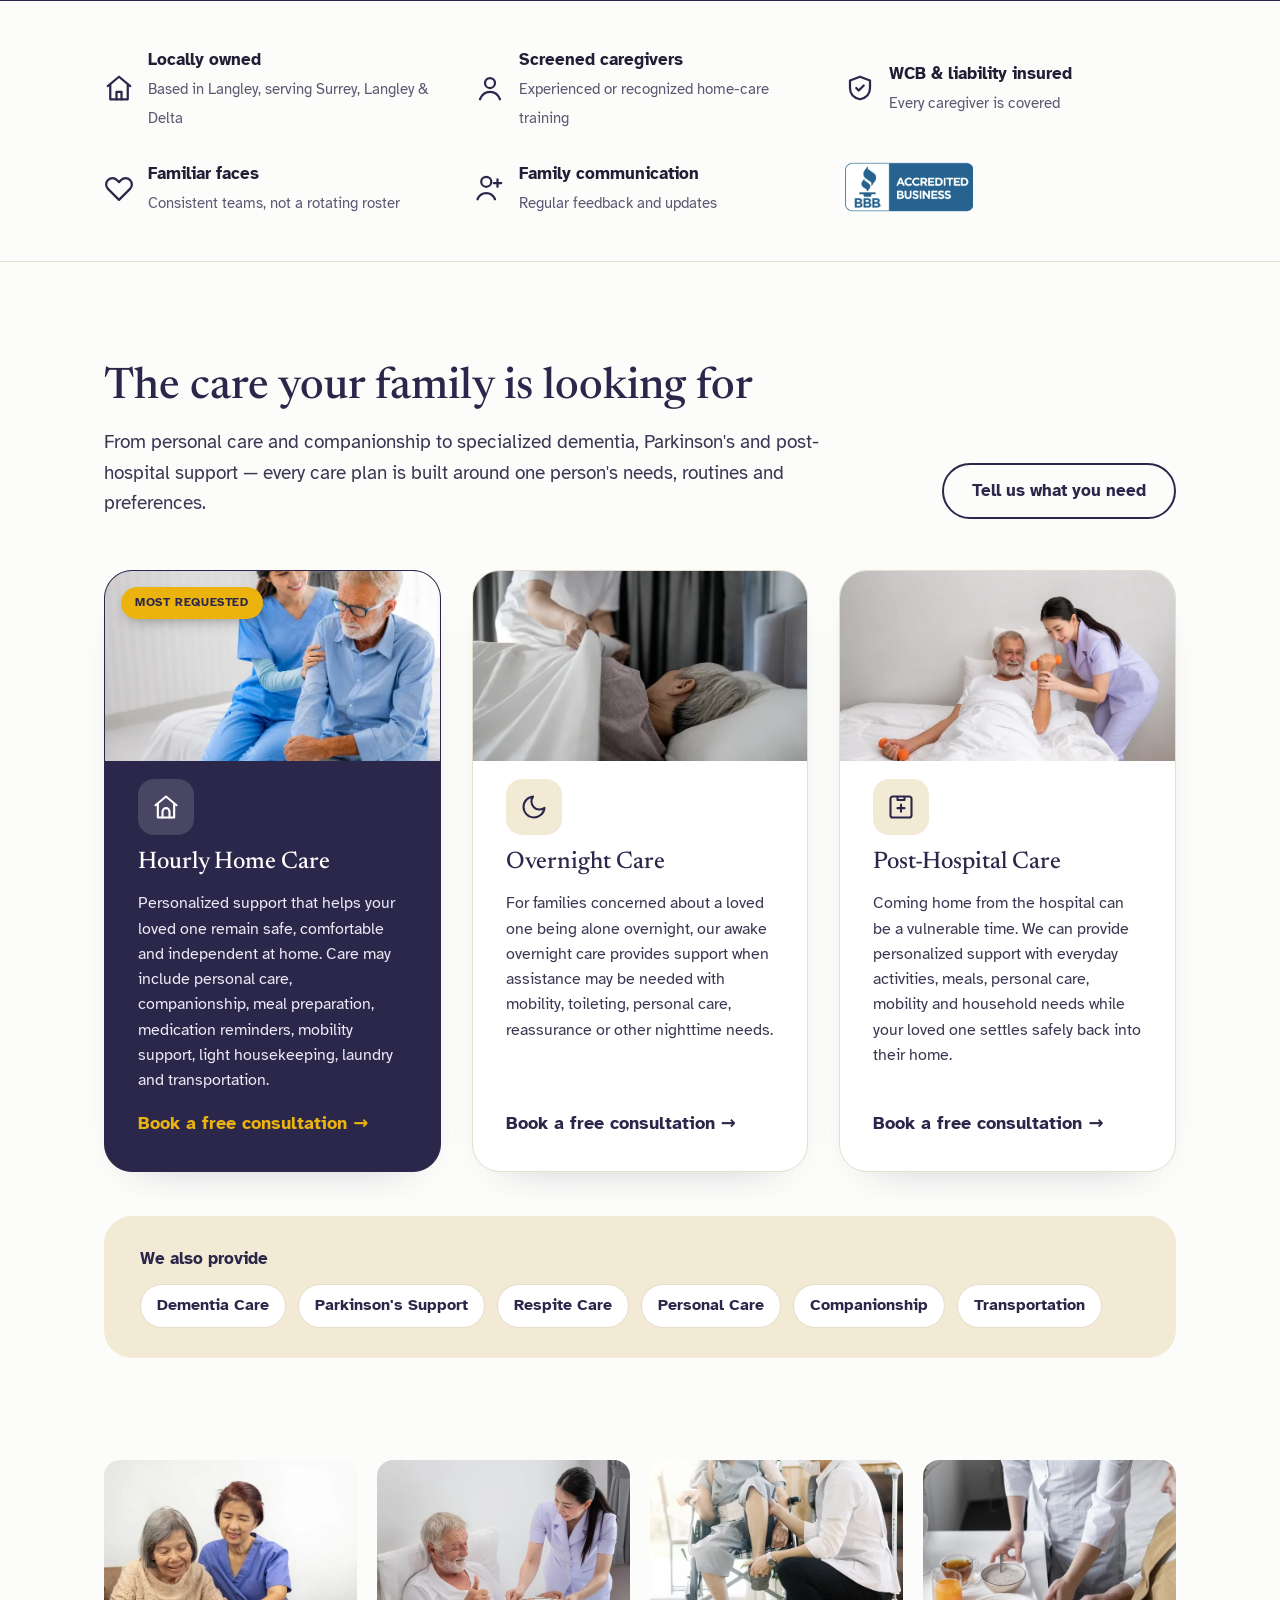
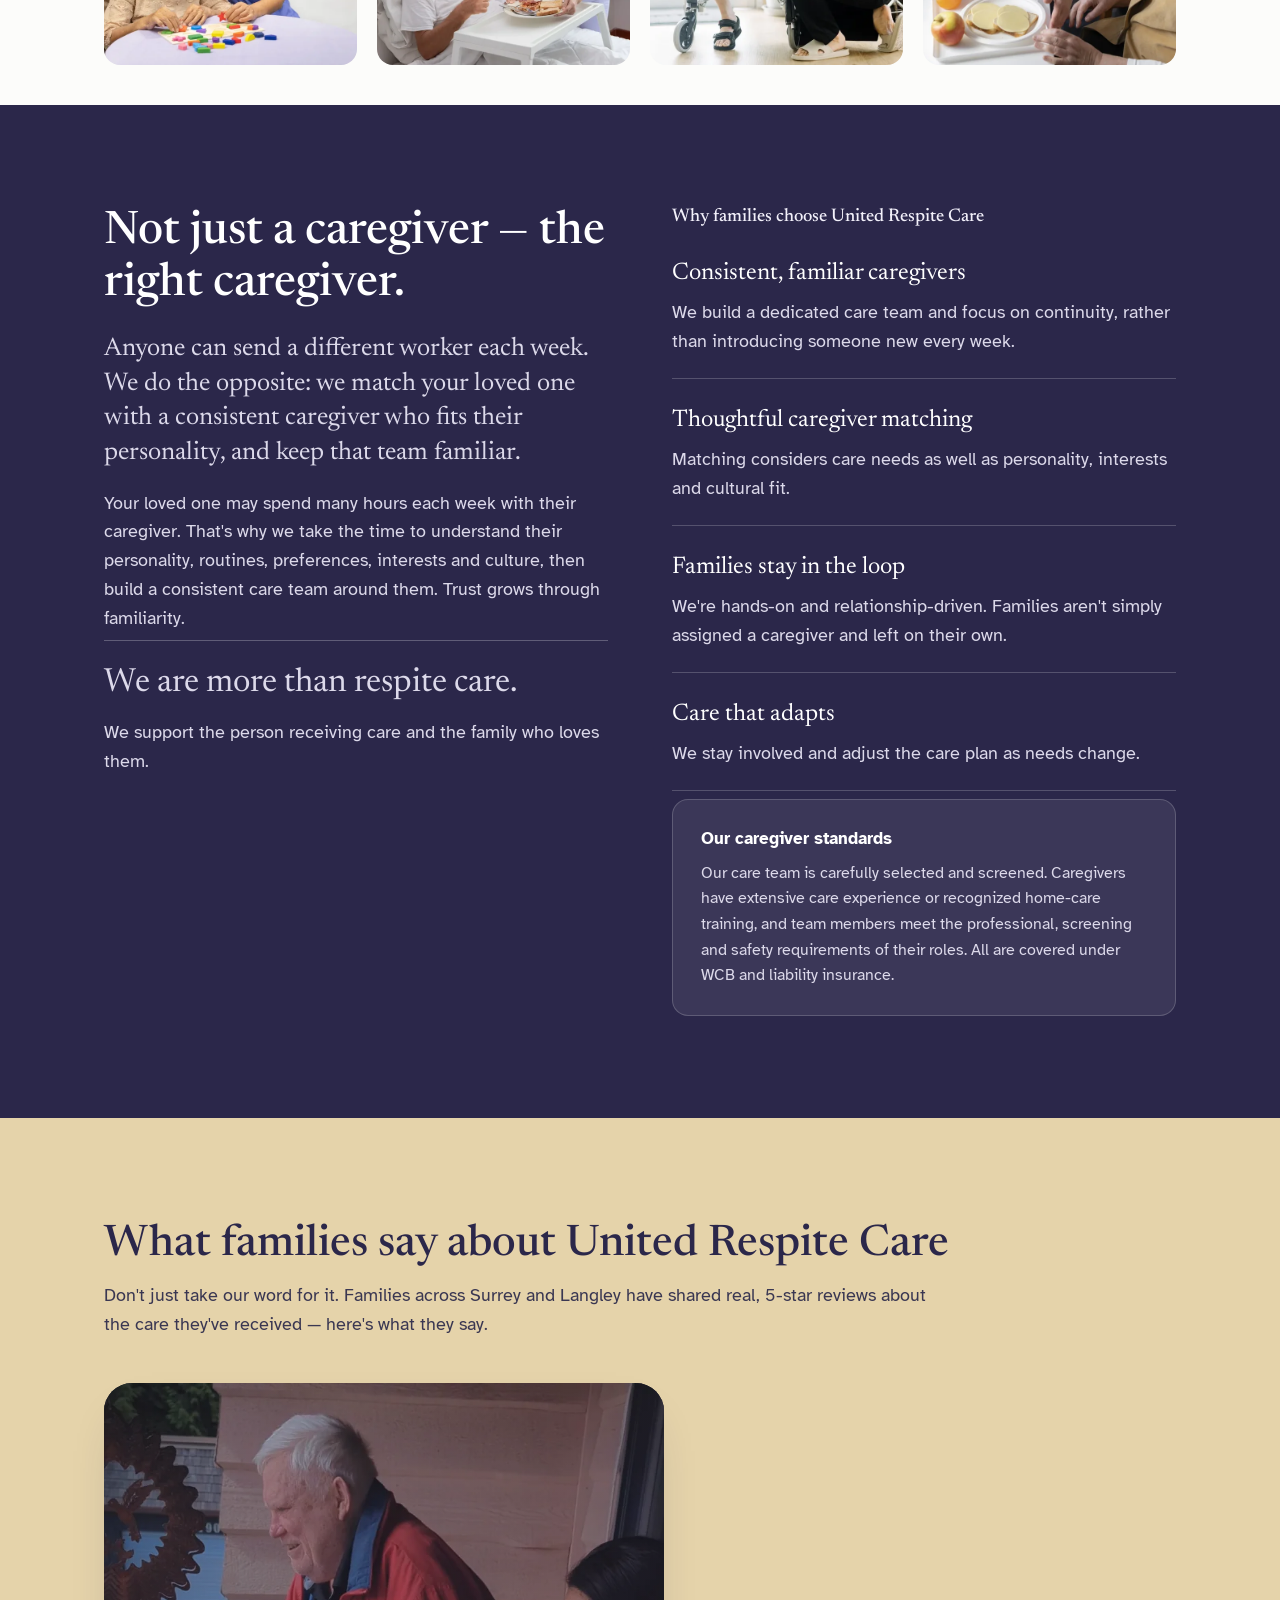
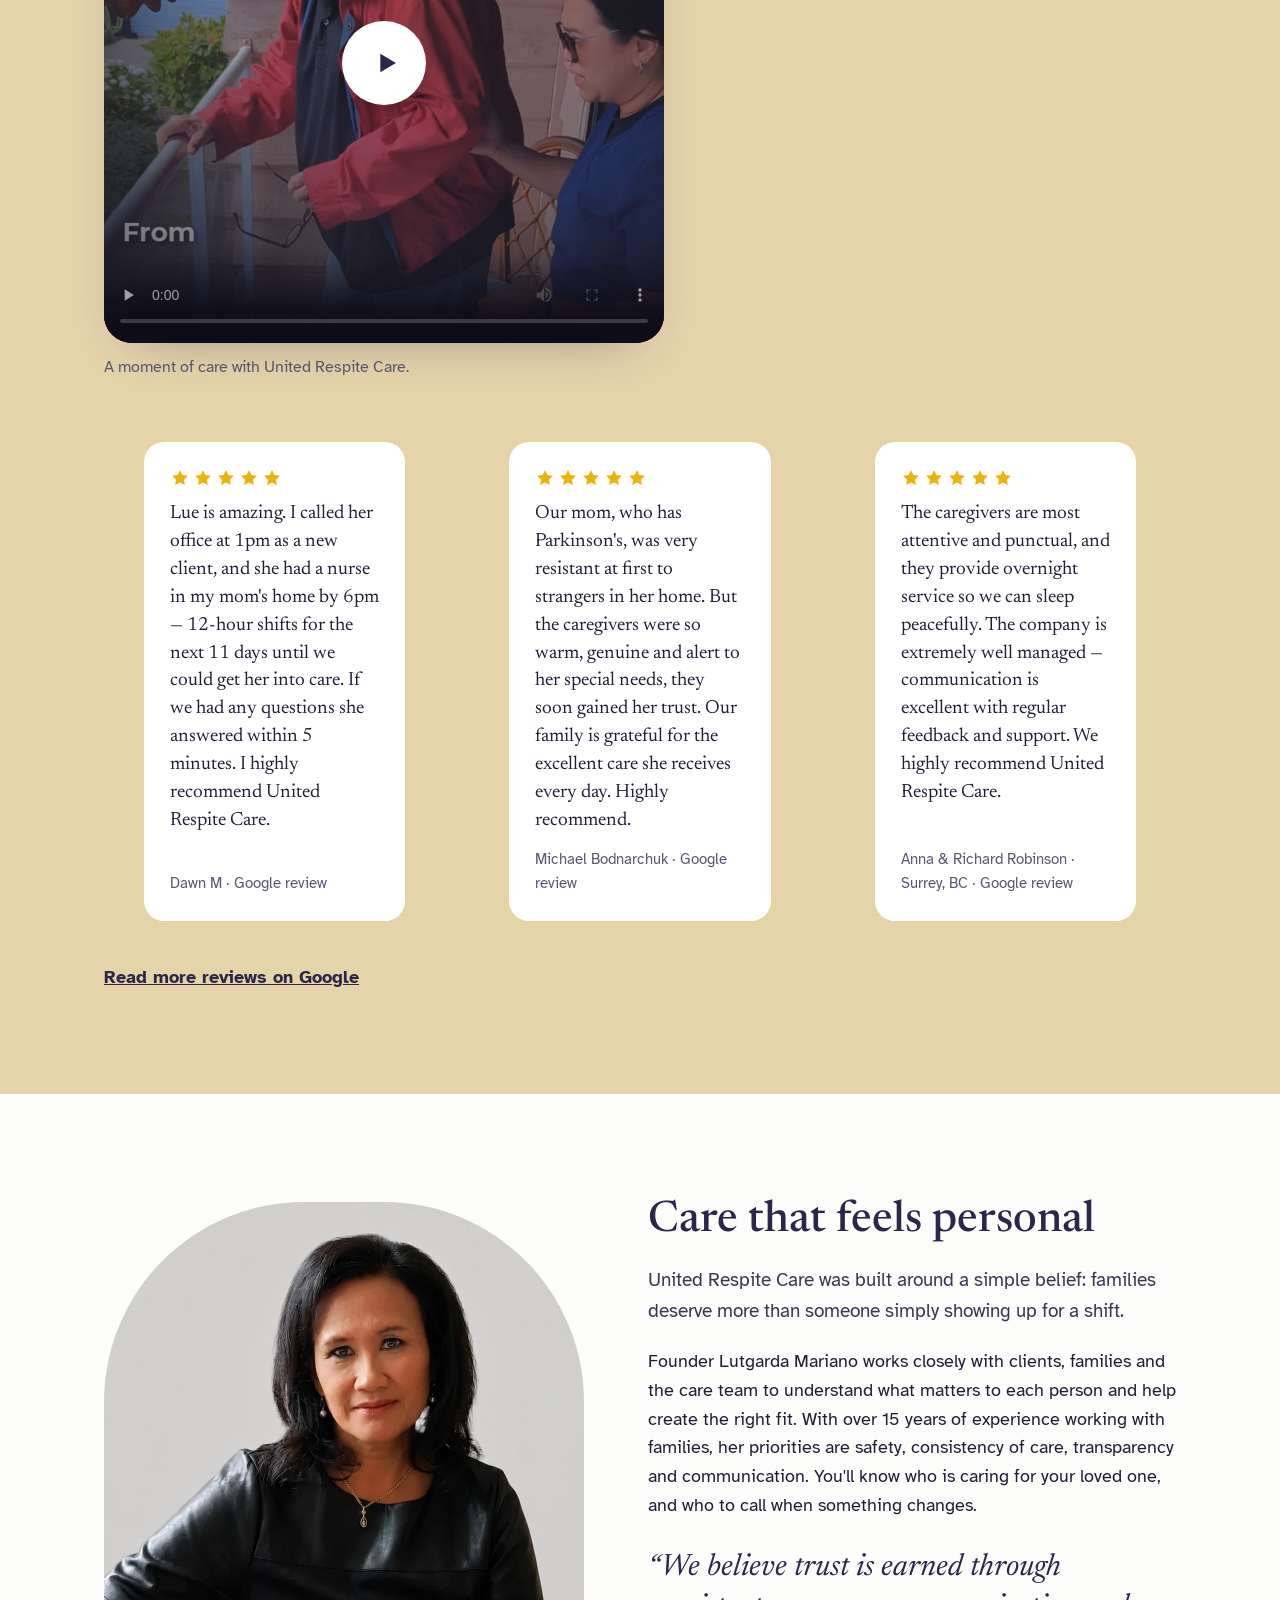
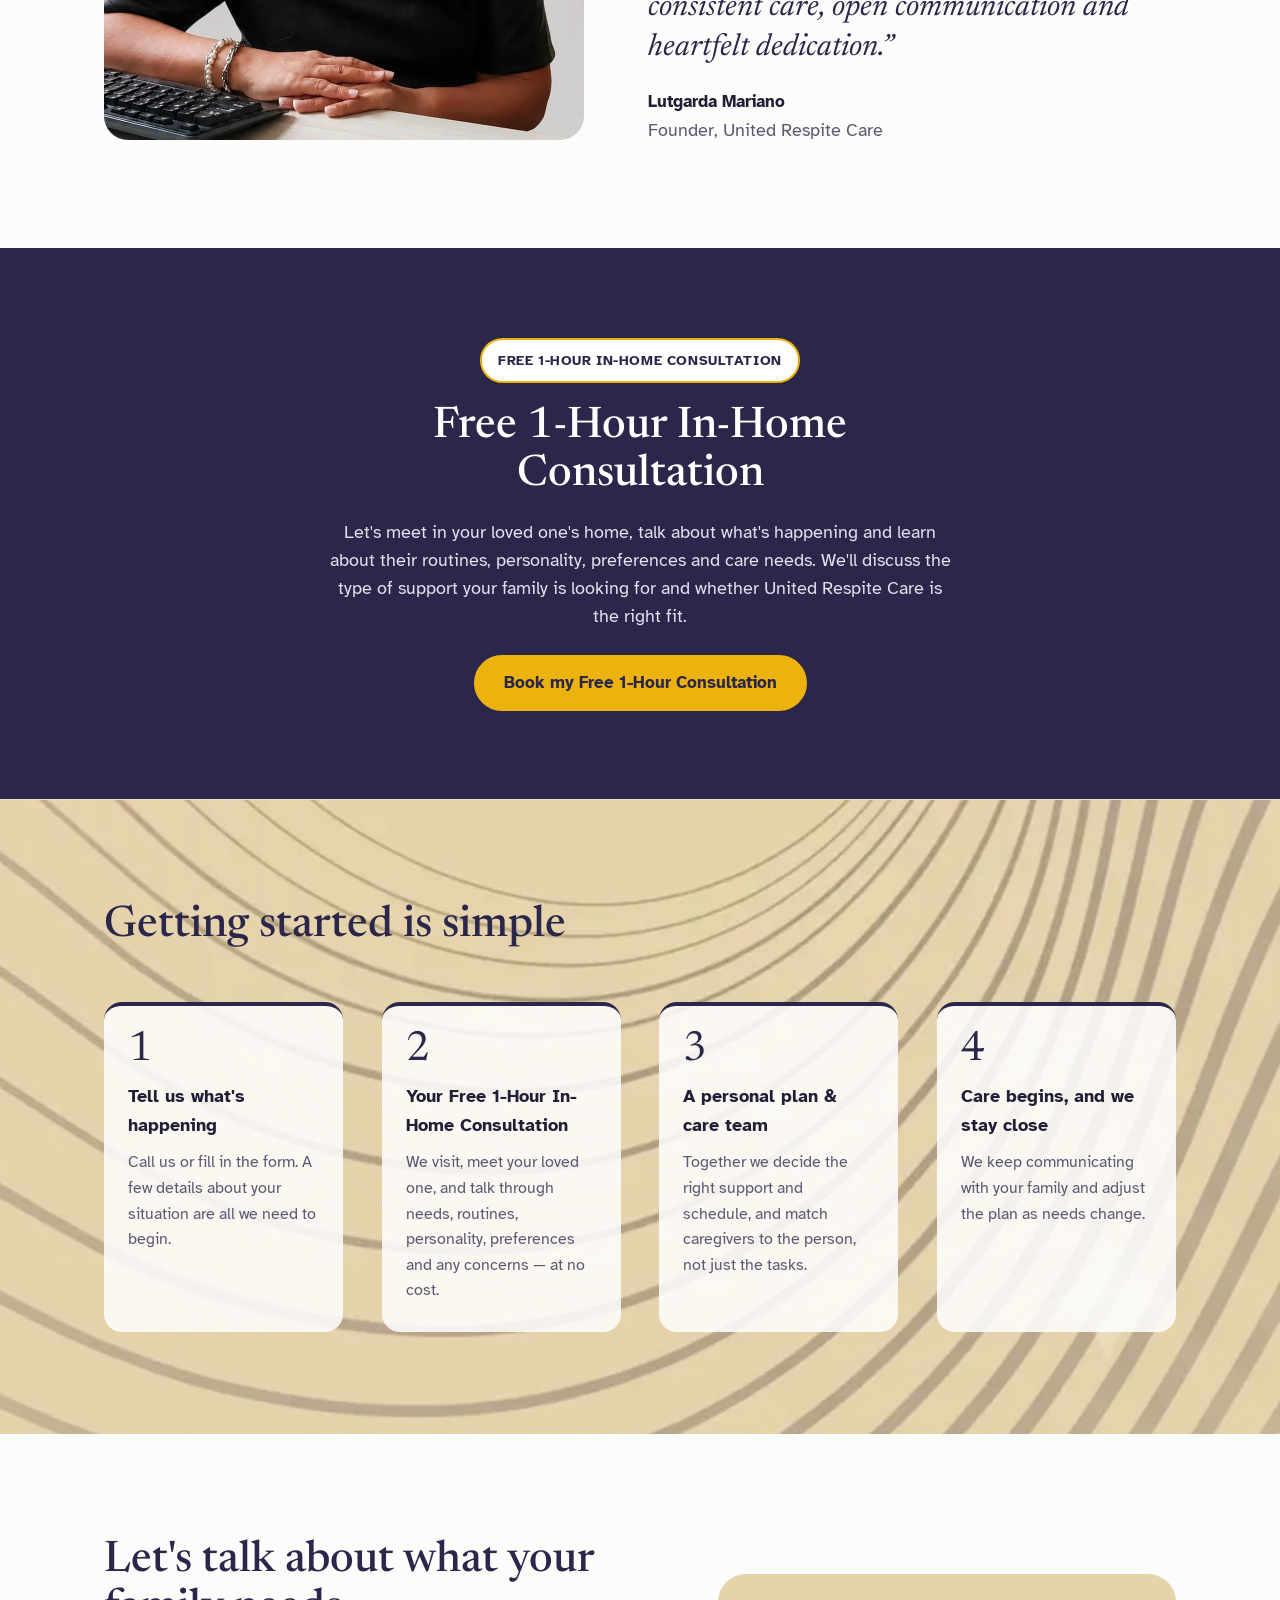
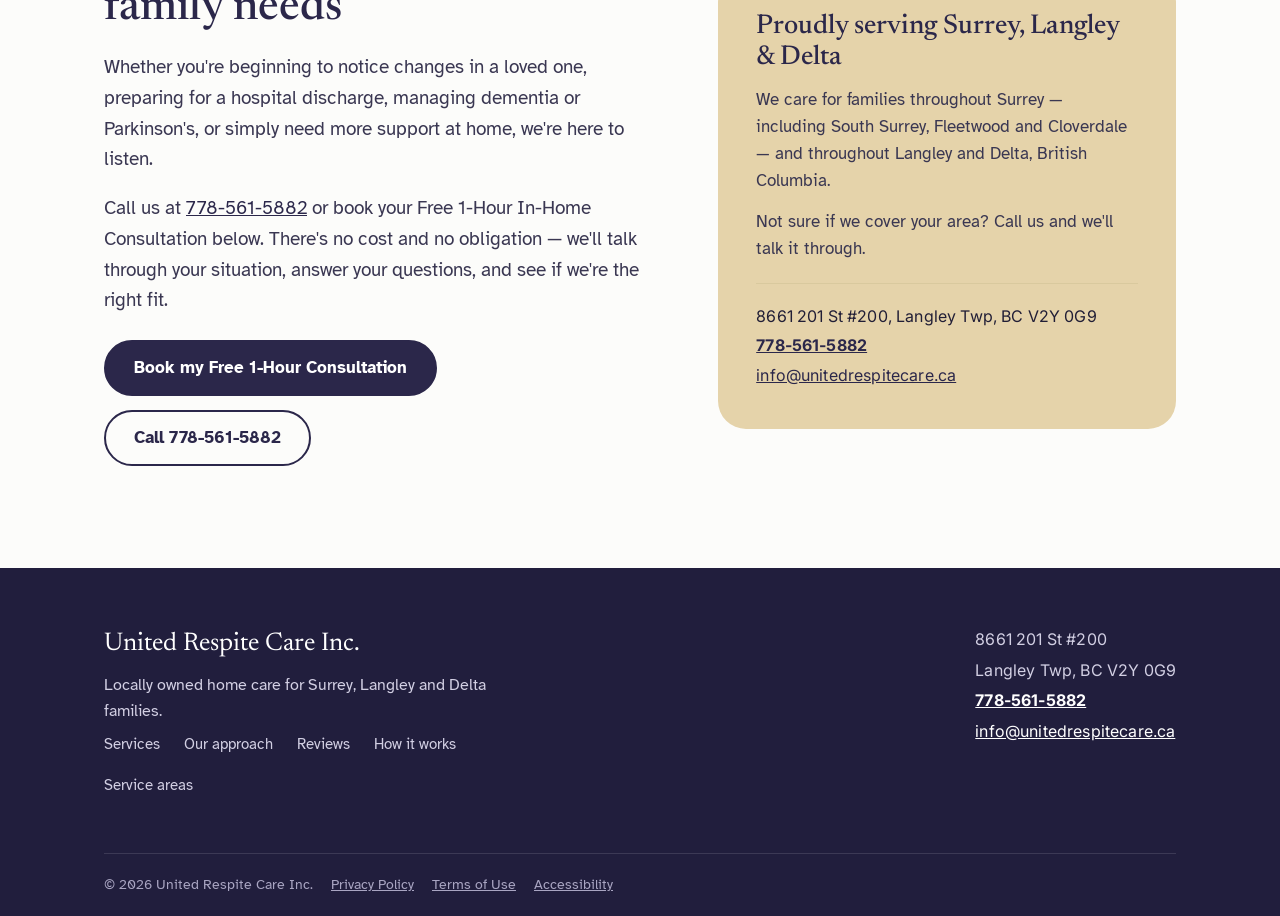
==== commit cb3cf998: "Add files via upload" ====
--- a/index.html
+++ b/index.html
@@ -4,7 +4,7 @@
 <meta charset="utf-8">
 <meta name="viewport" content="width=device-width, initial-scale=1, viewport-fit=cover">
 <title>Home Care in Surrey, Langley &amp; Delta | United Respite Care Inc.</title>
-<meta name="description" content="Personalized hourly, overnight and post-hospital home care for families in Surrey, South Surrey, Langley and Delta, BC. Book a Free 1-Hour In-Home Consultation with United Respite Care.">
+<meta name="description" content="Trusted, locally owned home care in Surrey, South Surrey, Langley and Delta, BC. Hourly, overnight and post-hospital care with screened, consistent caregivers. Book a Free 1-Hour In-Home Consultation.">
 <link rel="canonical" href="https://www.unitedrespitecare.ca/">
 <meta property="og:title" content="Home Care You Can Trust for Someone You Love — United Respite Care">
 <meta property="og:description" content="Personalized hourly, overnight and post-hospital home care for families in Surrey, South Surrey, Langley and Delta, BC. Free 1-Hour In-Home Consultation.">
@@ -67,7 +67,7 @@
     <div class="hero-copy">
       <h1 id="hero-title">Home Care You Can Trust for Someone You Love</h1>
       <p class="lead">Personalized hourly, overnight and post-hospital home care for families in Surrey, South Surrey, Langley and Delta.</p>
-      <p class="hero-sub">Whether your loved one needs a few hours of help at home, support through the night, or assistance after returning home from the hospital, United Respite Care provides dependable, personalized care built around the individual.</p>
+      <p class="hero-sub">A few hours a week or around-the-clock support — we build the right care around your loved one, with screened, experienced caregivers and a locally owned team that answers when you call.</p>
       <p class="offer-flag"><span>Free 1-Hour In-Home Consultation</span></p>
       <div class="hero-actions">
         <a class="btn btn-primary" href="#consult">Book your free in-home consultation</a>
@@ -224,7 +224,7 @@
     <div class="services-head">
       <div>
         <h2 id="services-title">The care your family is looking for</h2>
-        <p class="lead">Whether your loved one needs a few hours of help each week or more ongoing support, care is built around the person: their needs, routines and preferences.</p>
+        <p class="lead">From personal care and companionship to specialized dementia, Parkinson's and post-hospital support — every care plan is built around one person's needs, routines and preferences.</p>
       </div>
       <a class="btn btn-outline" href="#consult">Tell us what you need</a>
     </div>
@@ -291,8 +291,8 @@
 <section id="approach" class="approach section" aria-labelledby="approach-title">
   <div class="wrap approach-grid">
     <div>
-      <h2 id="approach-title">The right caregiver matters.</h2>
-      <p class="approach-lead" style="margin-top:22px">Home care isn't only about completing a list of tasks. It's about who is walking through the door.</p>
+      <h2 id="approach-title">Not just a caregiver — the right caregiver.</h2>
+      <p class="approach-lead" style="margin-top:22px">Anyone can send a different worker each week. We do the opposite: we match your loved one with a consistent caregiver who fits their personality, and keep that team familiar.</p>
       <p style="margin-top:18px">Your loved one may spend many hours each week with their caregiver. That's why we take the time to understand their personality, routines, preferences, interests and culture, then build a consistent care team around them. Trust grows through familiarity.</p>
       <p class="more-line">We are more than respite care.</p>
       <p style="margin-top:14px">We support the person receiving care and the family who loves them.</p>
@@ -314,7 +314,7 @@
 <section id="stories" class="stories section" aria-labelledby="stories-title">
   <div class="wrap">
     <h2 id="stories-title">What families say about United Respite Care</h2>
-    <p class="stories-intro">Real families, in their own words — and a look at the care we provide every day.</p>
+    <p class="stories-intro">Don't just take our word for it. Families across Surrey and Langley have shared real, 5-star reviews about the care they've received — here's what they say.</p>
 
     <div class="video-wrap">
       <div class="video-player" id="video-player">
@@ -410,7 +410,7 @@
     <div class="close-copy">
       <h2 id="close-title">Let's talk about what your family needs</h2>
       <p class="lead">Whether you're beginning to notice changes in a loved one, preparing for a hospital discharge, managing dementia or Parkinson's, or simply need more support at home, we're here to listen.</p>
-      <p class="lead">Call us or complete the form to book your Free 1-Hour In-Home Consultation. We'll talk about your situation, answer your questions and see if we're a good fit to work with one another.</p>
+      <p class="lead">Call us at <a href="tel:+17785615882">778-561-5882</a> or book your Free 1-Hour In-Home Consultation below. There's no cost and no obligation — we'll talk through your situation, answer your questions, and see if we're the right fit.</p>
       <div class="close-actions">
         <a class="btn btn-primary" href="#consult">Book my Free 1-Hour Consultation</a>
         <a class="btn btn-outline" href="tel:+17785615882">Call 778-561-5882</a>
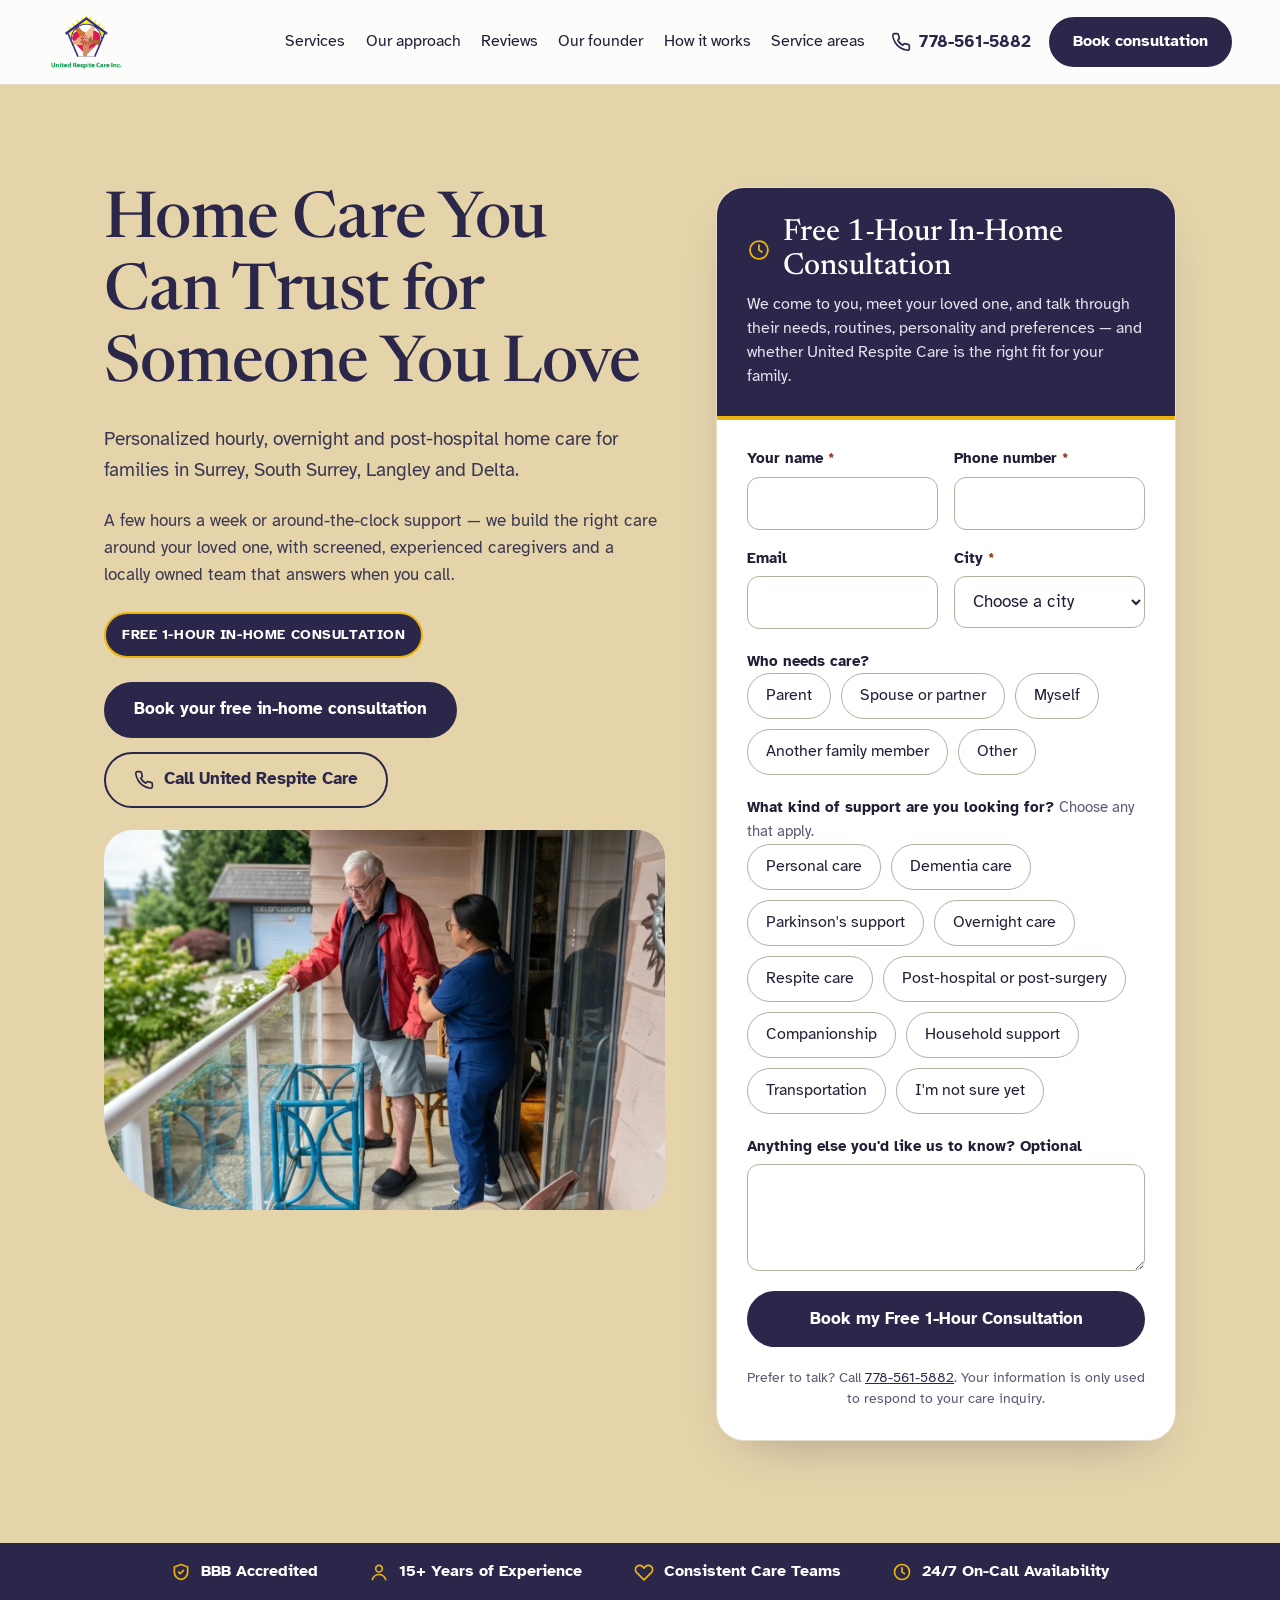
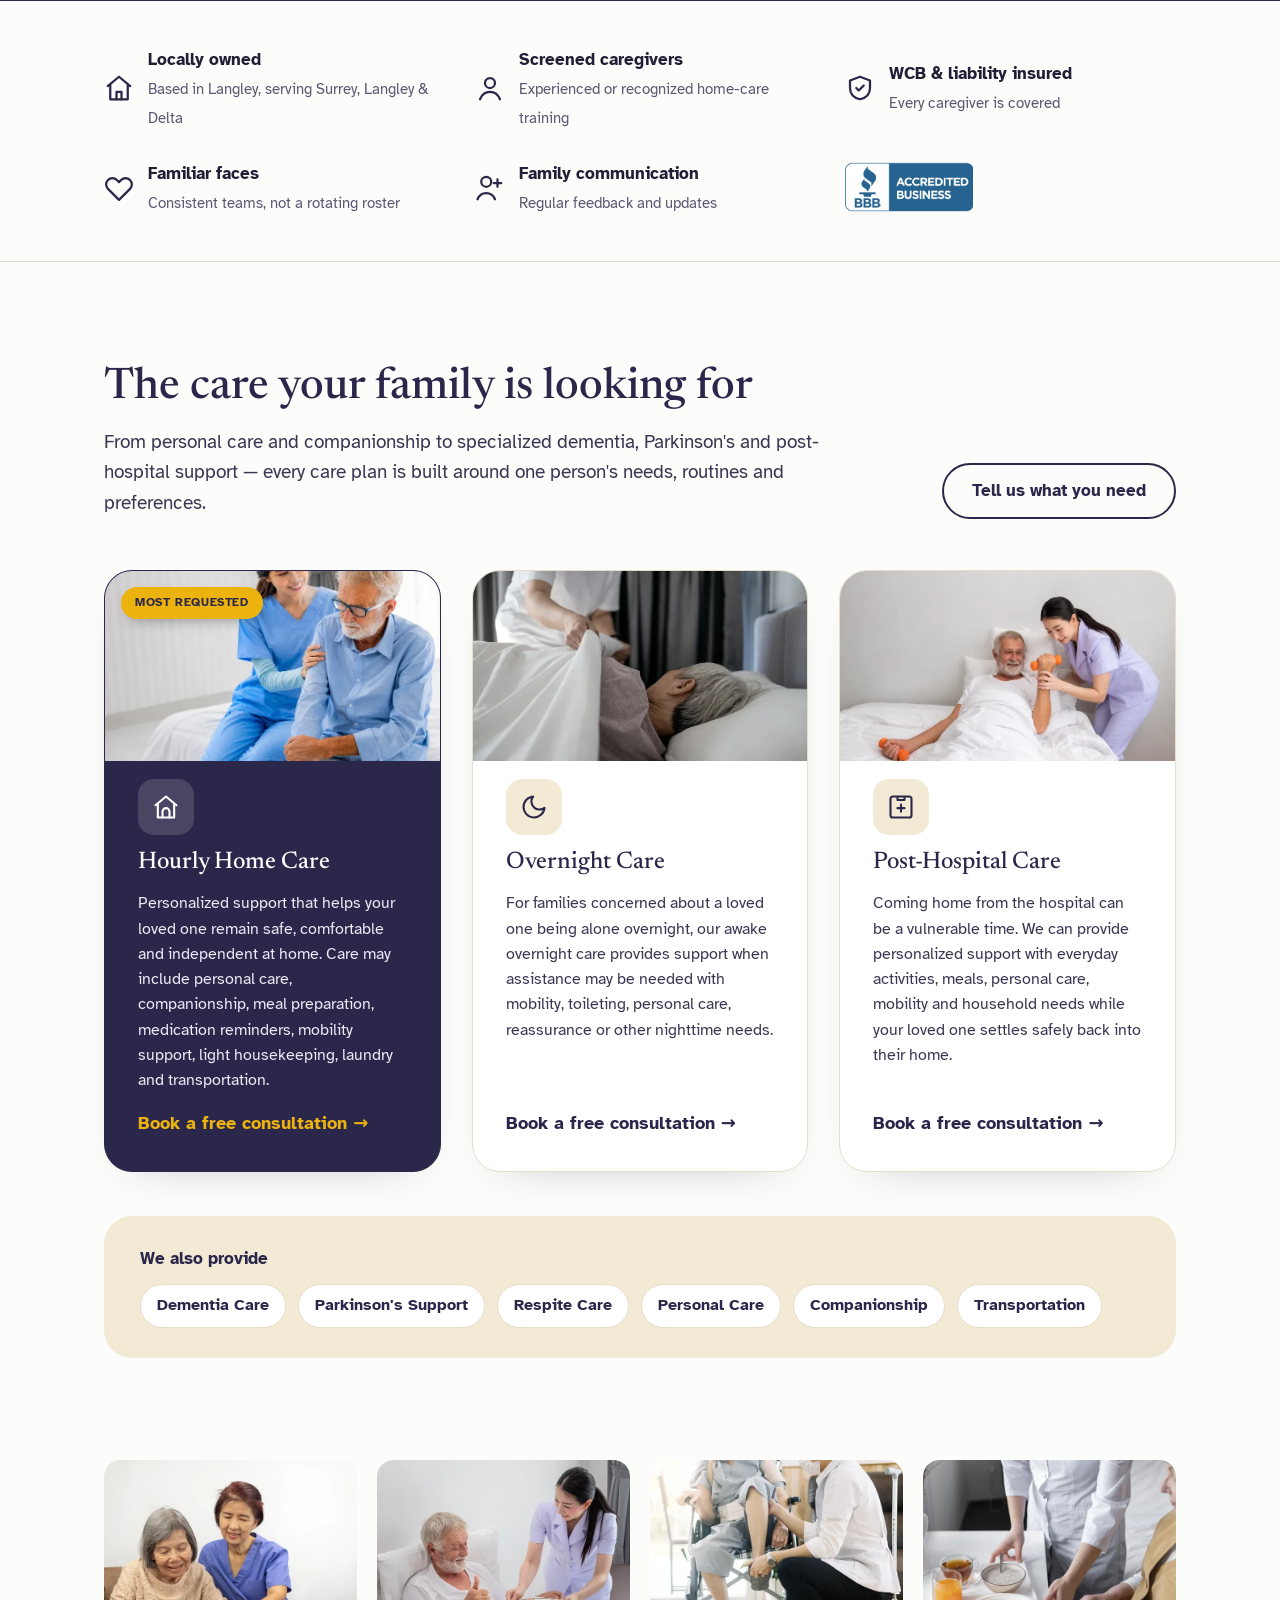
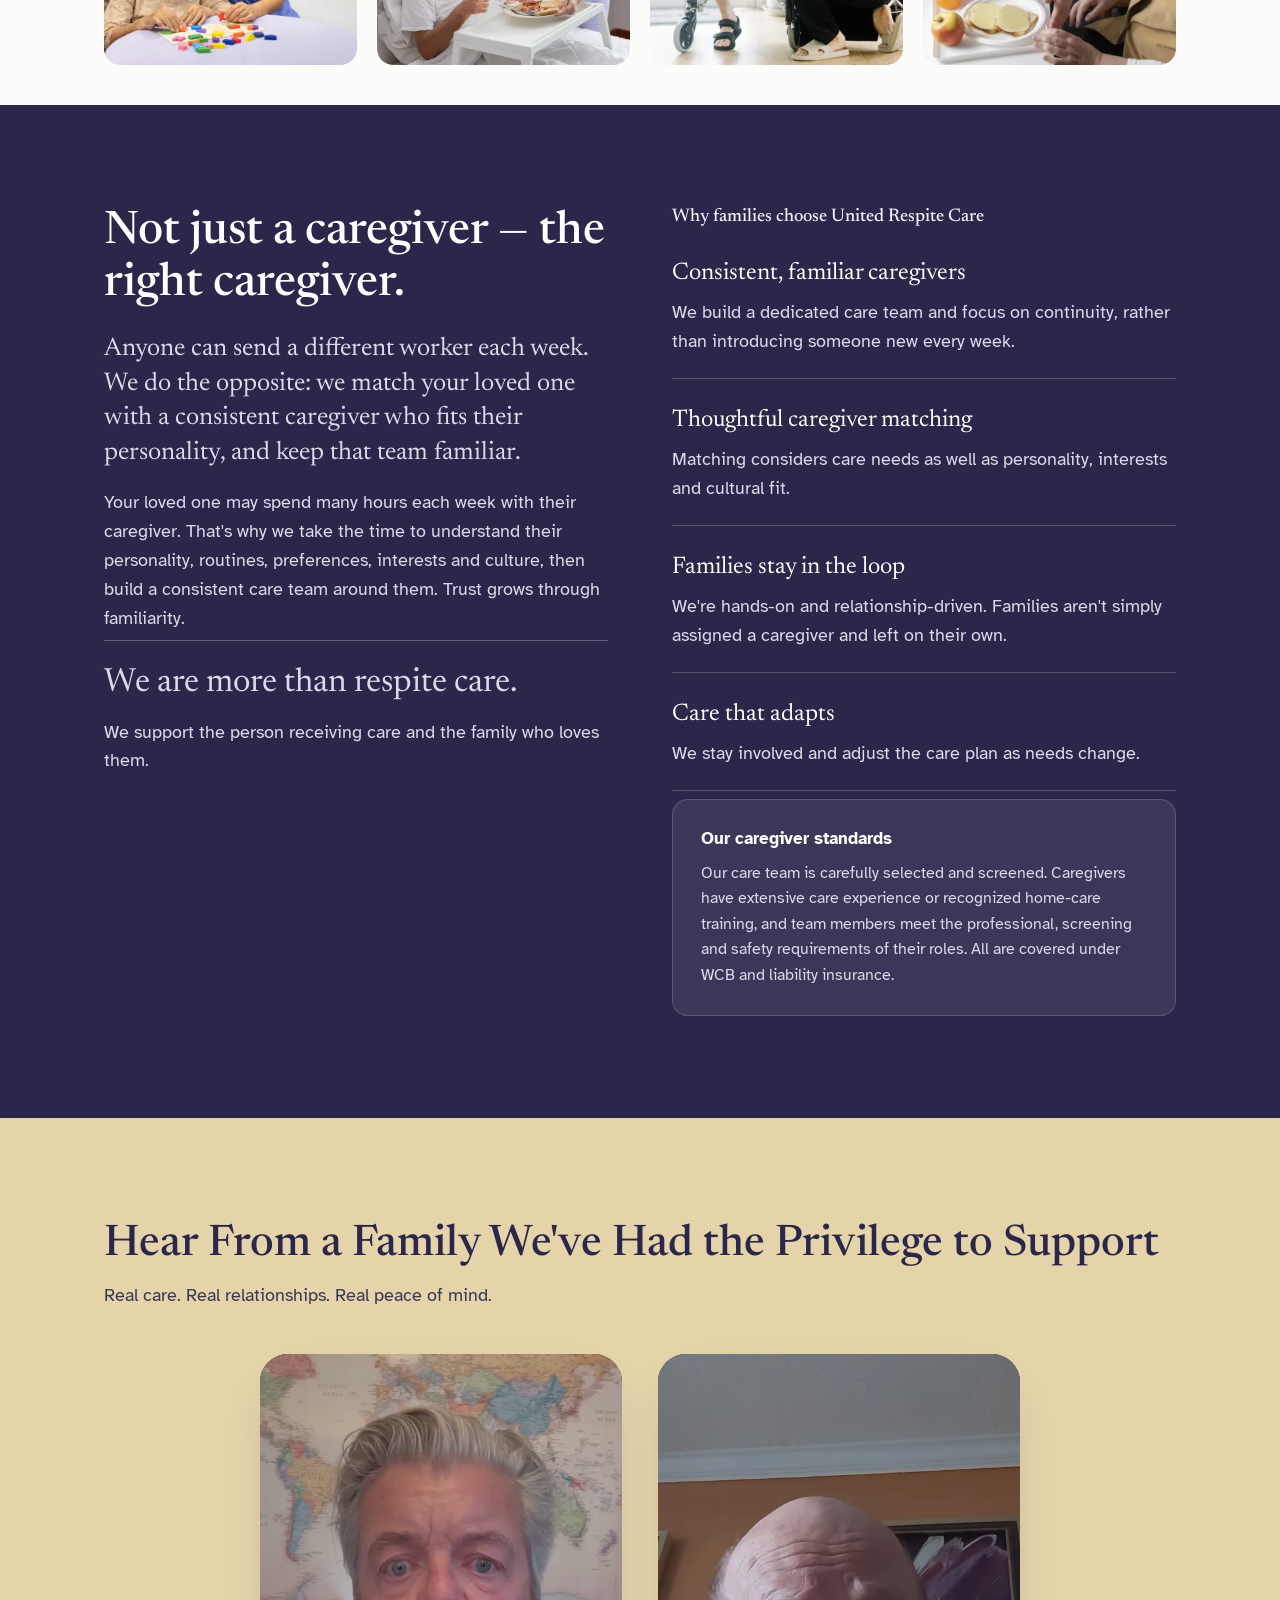
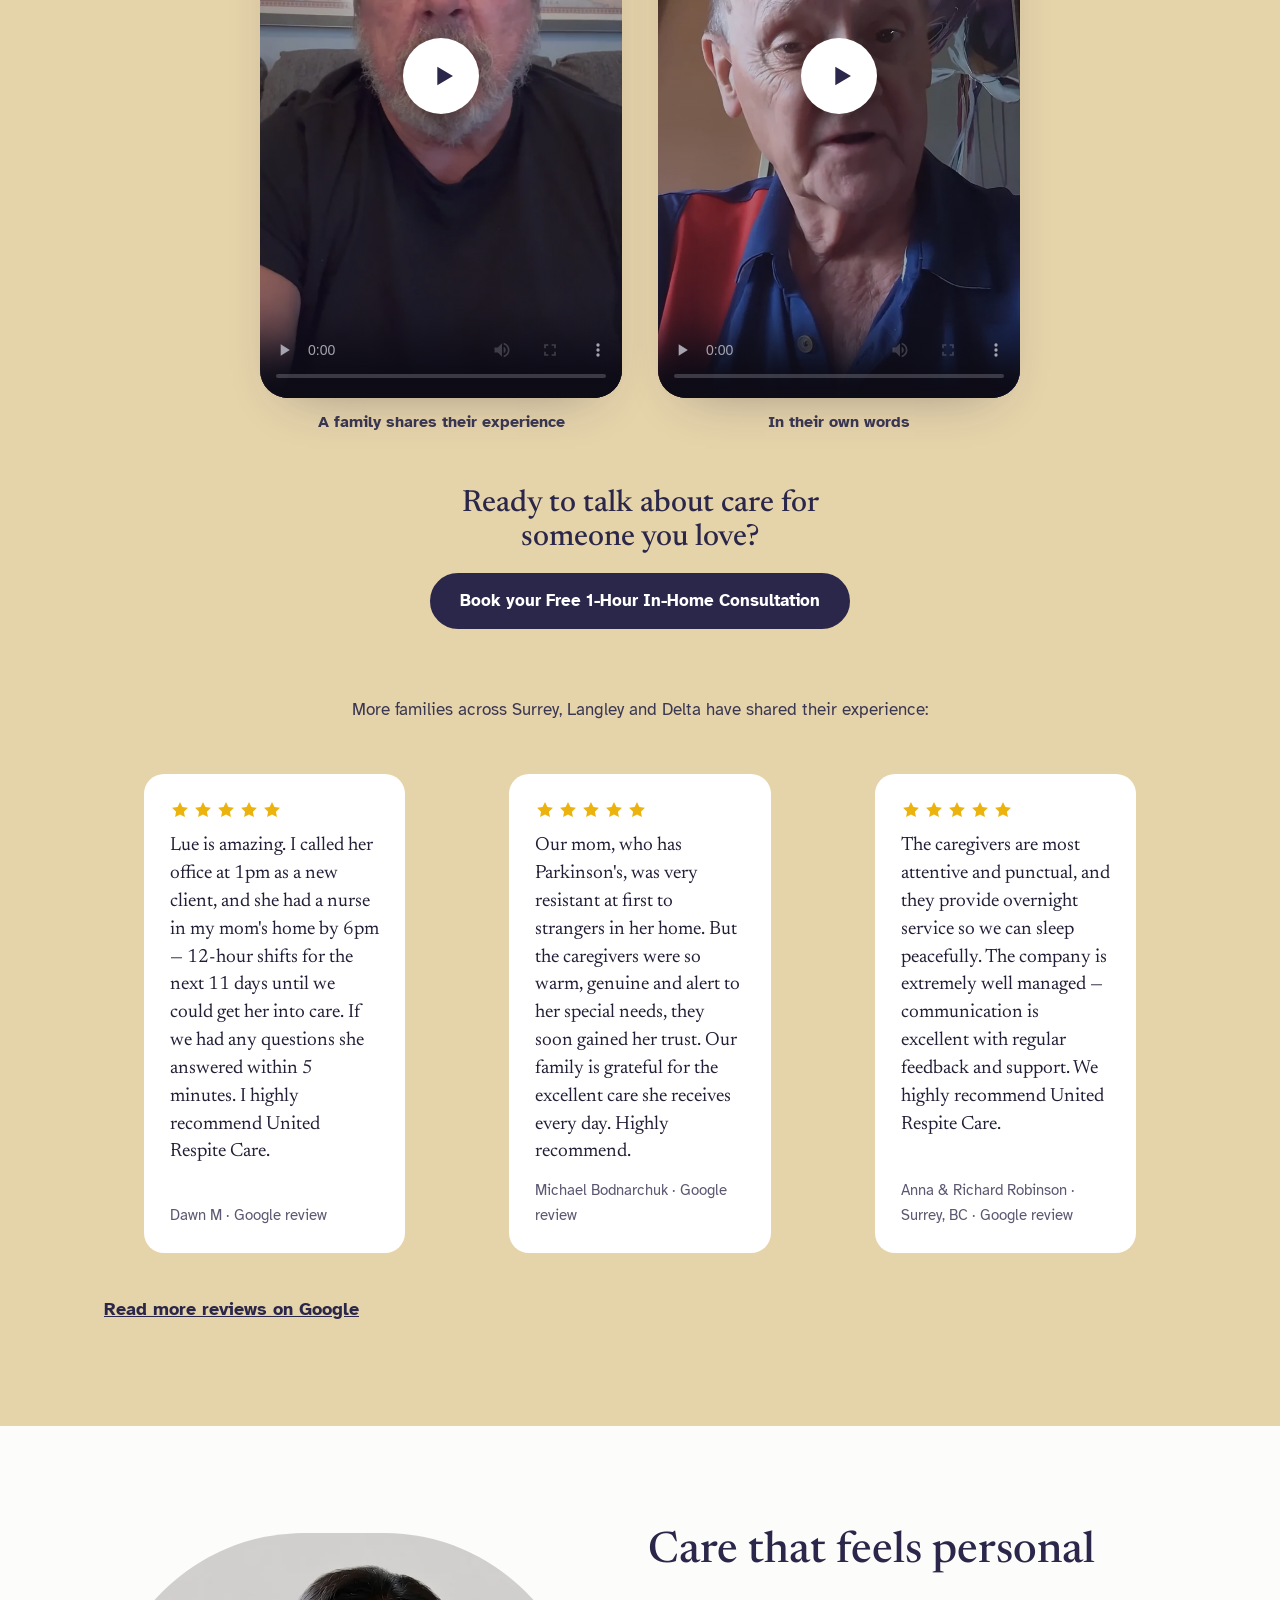
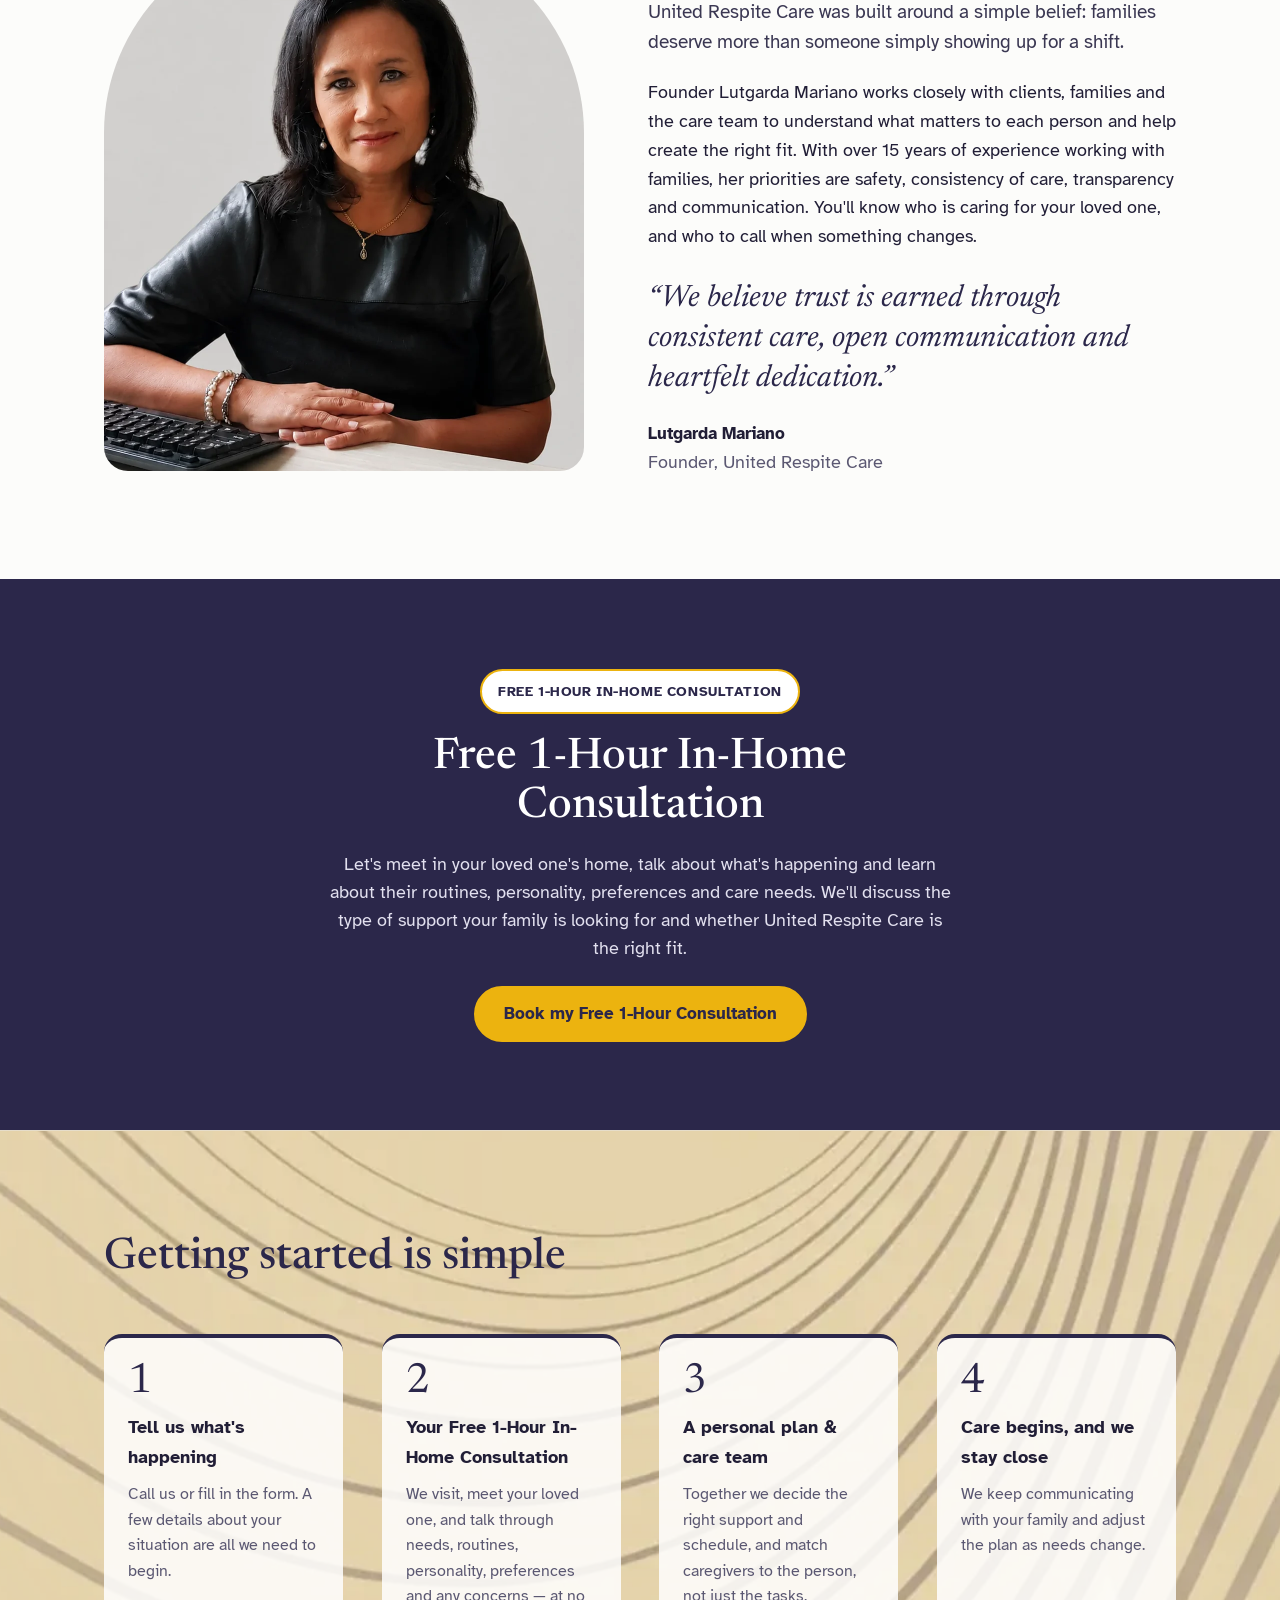
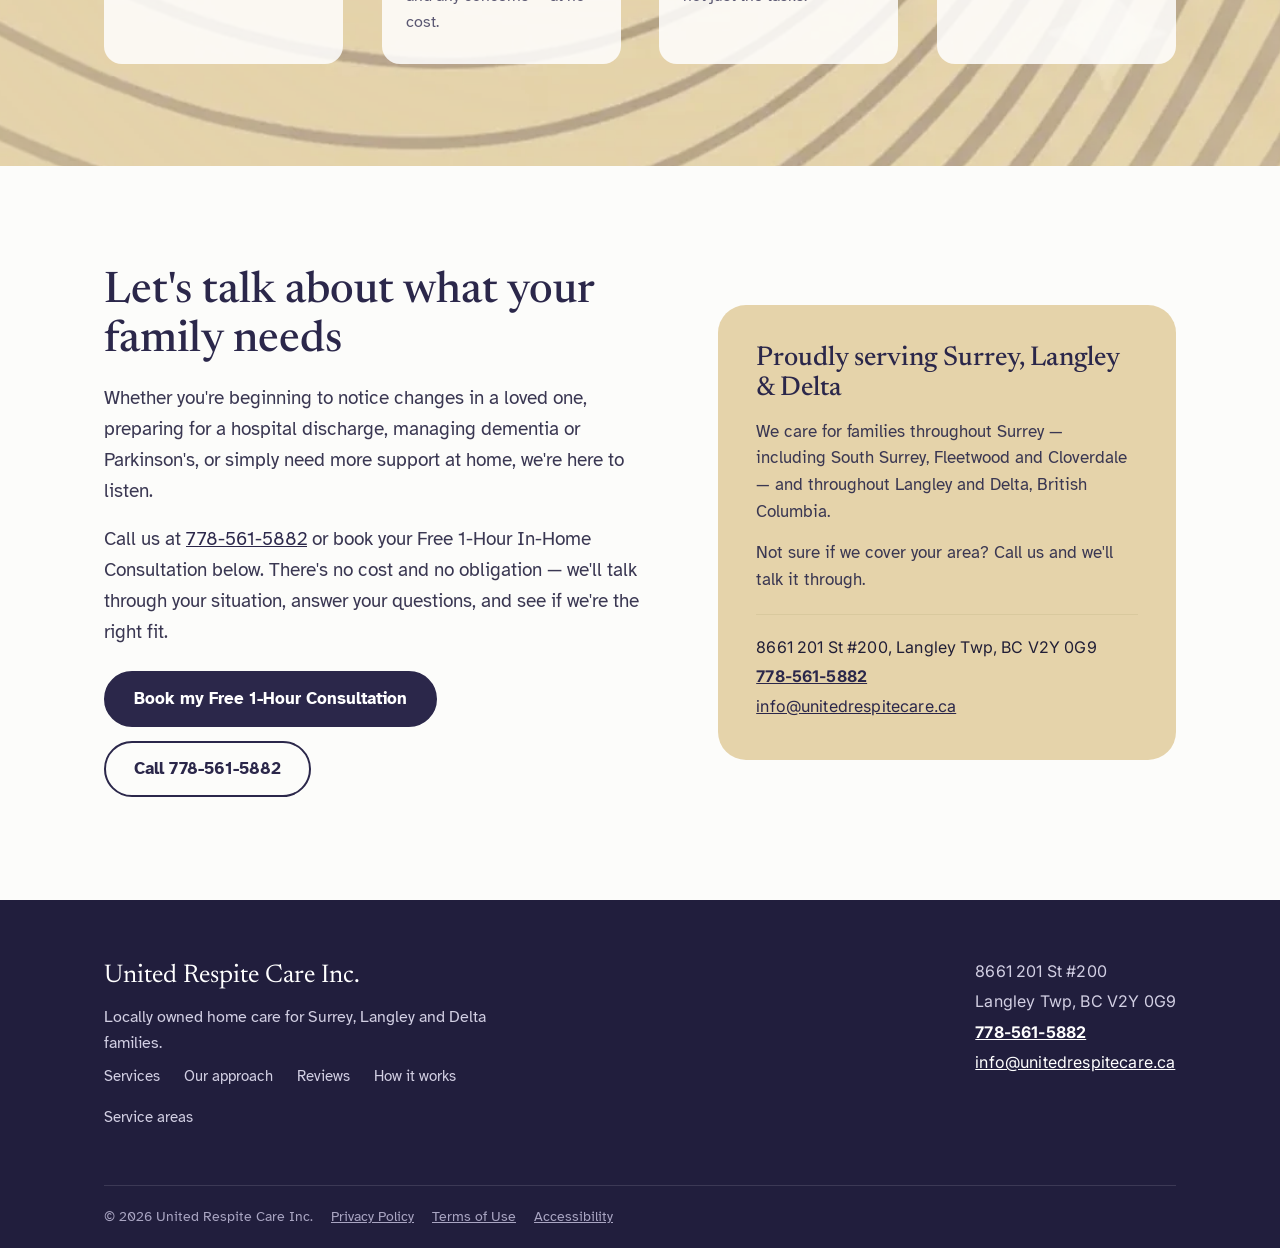
==== commit fc60820a: "Add files via upload" ====
--- a/index.html
+++ b/index.html
@@ -1,6 +1,7 @@
 <!doctype html>
-<html lang="en">
+<html lang="en" class="no-js">
 <head>
+<script>document.documentElement.className=document.documentElement.className.replace('no-js','js');</script>
 <meta charset="utf-8">
 <meta name="viewport" content="width=device-width, initial-scale=1, viewport-fit=cover">
 <title>Home Care in Surrey, Langley &amp; Delta | United Respite Care Inc.</title>
@@ -15,6 +16,8 @@
 <link rel="icon" href="assets/logo.webp">
 <link rel="preconnect" href="https://fonts.googleapis.com">
 <link rel="preconnect" href="https://fonts.gstatic.com" crossorigin>
+<link rel="preload" as="image" href="assets/hero.webp" fetchpriority="high">
+<link rel="preload" as="image" href="assets/logo.webp">
 <link href="https://fonts.googleapis.com/css2?family=Atkinson+Hyperlegible:ital,wght@0,400;0,700;1,400&family=Inter:wght@400;500;600;700&family=Newsreader:ital,opsz,wght@0,6..72,400;0,6..72,500;1,6..72,400&display=swap" rel="stylesheet">
 <script type="application/ld+json">
 {
@@ -40,7 +43,7 @@
 <header class="site-header">
   <div class="header-inner">
     <a class="brand" href="#top" aria-label="United Respite Care Inc. — home">
-      <img src="assets/logo.webp" alt="United Respite Care Inc." width="140" height="64">
+      <img src="assets/logo.webp" alt="United Respite Care Inc." width="140" height="64" loading="eager" fetchpriority="high" decoding="async">
     </a>
     <nav class="main-nav" aria-label="Primary">
       <a href="#services">Services</a>
@@ -76,7 +79,7 @@
           Call United Respite Care
         </a>
       </div>
-      <img class="hero-photo" src="assets/hero.webp" alt="A United Respite Care caregiver steadying a senior client on his balcony" width="1600" height="893" loading="lazy">
+      <img class="hero-photo" src="assets/hero.webp" alt="A United Respite Care caregiver steadying a senior client on his balcony" width="1600" height="893" loading="eager" fetchpriority="high" decoding="async">
     </div>
 
     <div class="form-card" id="consult">
@@ -191,7 +194,7 @@
 
 <section class="trust" aria-label="Why families trust us">
   <div class="wrap">
-    <ul class="trust-grid" style="list-style:none;margin:0;padding:0">
+    <ul class="trust-grid reveal-stagger" style="list-style:none;margin:0;padding:0">
       <li class="trust-item">
         <svg width="30" height="30" viewBox="0 0 24 24" fill="none" stroke="currentColor" stroke-width="1.8" stroke-linecap="round" stroke-linejoin="round" aria-hidden="true"><path d="M3 10.5 12 3l9 7.5"></path><path d="M5 9.5V21h14V9.5"></path><path d="M10 21v-6h4v6"></path></svg>
         <span><span class="t-title">Locally owned</span><br><span class="t-sub">Based in Langley, serving Surrey, Langley &amp; Delta</span></span>
@@ -213,7 +216,7 @@
         <span><span class="t-title">Family communication</span><br><span class="t-sub">Regular feedback and updates</span></span>
       </li>
       <li class="trust-item">
-        <img src="assets/bbb-accredited.webp" alt="BBB Accredited Business">
+        <img src="assets/bbb-accredited.webp" alt="BBB Accredited Business" width="738" height="300" loading="lazy" decoding="async">
       </li>
     </ul>
   </div>
@@ -221,7 +224,7 @@
 
 <section id="services" class="section" aria-labelledby="services-title">
   <div class="wrap">
-    <div class="services-head">
+    <div class="services-head reveal">
       <div>
         <h2 id="services-title">The care your family is looking for</h2>
         <p class="lead">From personal care and companionship to specialized dementia, Parkinson's and post-hospital support — every care plan is built around one person's needs, routines and preferences.</p>
@@ -229,7 +232,7 @@
       <a class="btn btn-outline" href="#consult">Tell us what you need</a>
     </div>
 
-    <div class="svc-primary">
+    <div class="svc-primary reveal-stagger">
       <article class="svc-card svc-card-lead">
         <span class="svc-tag">Most requested</span>
         <img class="svc-photo" src="assets/svc-hourly.webp" alt="A caregiver supporting a senior man with a reassuring hand on his shoulder" width="760" height="507" loading="lazy">
@@ -264,7 +267,7 @@
 
     <div class="svc-also">
       <span class="svc-also-label">We also provide</span>
-      <ul class="svc-also-list">
+      <ul class="svc-also-list reveal-stagger">
         <li>Dementia Care</li>
         <li>Parkinson's Support</li>
         <li>Respite Care</li>
@@ -279,7 +282,7 @@
 <!-- Life at home gallery -->
 <section class="gallery" aria-label="Care at home">
   <div class="wrap">
-    <ul class="gallery-grid">
+    <ul class="gallery-grid reveal-stagger">
       <li><img src="assets/gal-dementia.webp" alt="A caregiver doing a shape-puzzle activity with a senior woman" width="760" height="507" loading="lazy"></li>
       <li><img src="assets/gal-meals.webp" alt="A caregiver serving a smiling senior man breakfast in bed" width="760" height="507" loading="lazy"></li>
       <li><img src="assets/gal-mobility.webp" alt="A caregiver helping a senior woman with mobility exercises using a walker" width="760" height="507" loading="lazy"></li>
@@ -289,7 +292,7 @@
 </section>
 
 <section id="approach" class="approach section" aria-labelledby="approach-title">
-  <div class="wrap approach-grid">
+  <div class="wrap approach-grid reveal">
     <div>
       <h2 id="approach-title">Not just a caregiver — the right caregiver.</h2>
       <p class="approach-lead" style="margin-top:22px">Anyone can send a different worker each week. We do the opposite: we match your loved one with a consistent caregiver who fits their personality, and keep that team familiar.</p>
@@ -313,25 +316,47 @@
 
 <section id="stories" class="stories section" aria-labelledby="stories-title">
   <div class="wrap">
-    <h2 id="stories-title">What families say about United Respite Care</h2>
-    <p class="stories-intro">Don't just take our word for it. Families across Surrey and Langley have shared real, 5-star reviews about the care they've received — here's what they say.</p>
-
-    <div class="video-wrap">
-      <div class="video-player" id="video-player">
-        <video id="testimonial-video" preload="none" playsinline controls
-               poster="assets/testimonial-poster.webp" aria-label="United Respite Care family testimonial video">
-          <source src="assets/testimonial.mp4" type="video/mp4">
-          Sorry, your browser doesn't support embedded video. You can
-          <a href="assets/testimonial.mp4">download the video</a> instead.
-        </video>
-        <button type="button" class="video-play-btn" id="video-play-btn" aria-label="Play testimonial video">
-          <span class="play" aria-hidden="true"><svg width="34" height="34" viewBox="0 0 24 24" aria-hidden="true"><path d="M8 5.5v13l11-6.5z" fill="#2B274A"></path></svg></span>
-        </button>
-      </div>
-      <p class="video-caption">A moment of care with United Respite Care.</p>
-    </div>
-
-    <div class="reviews">
+    <h2 id="stories-title" class="reveal">Hear From a Family We've Had the Privilege to Support</h2>
+    <p class="stories-intro reveal">Real care. Real relationships. Real peace of mind.</p>
+
+    <div class="video-duo reveal-stagger">
+      <figure class="video-item">
+        <div class="video-player">
+          <video preload="none" playsinline controls poster="assets/poster-family.webp"
+                 aria-label="A family shares their experience with United Respite Care">
+            <source src="assets/testimonial-family.mp4" type="video/mp4">
+            Sorry, your browser doesn't support embedded video. You can
+            <a href="assets/testimonial-family.mp4">download the video</a> instead.
+          </video>
+          <button type="button" class="video-play-btn" aria-label="Play family testimonial video">
+            <span class="play" aria-hidden="true"><svg width="34" height="34" viewBox="0 0 24 24" aria-hidden="true"><path d="M8 5.5v13l11-6.5z" fill="#2B274A"></path></svg></span>
+          </button>
+        </div>
+        <figcaption>A family shares their experience</figcaption>
+      </figure>
+      <figure class="video-item">
+        <div class="video-player">
+          <video preload="none" playsinline controls poster="assets/poster-vertical.webp"
+                 aria-label="A family testimonial about United Respite Care">
+            <source src="assets/testimonial-vertical.mp4" type="video/mp4">
+            Sorry, your browser doesn't support embedded video. You can
+            <a href="assets/testimonial-vertical.mp4">download the video</a> instead.
+          </video>
+          <button type="button" class="video-play-btn" aria-label="Play family testimonial video">
+            <span class="play" aria-hidden="true"><svg width="34" height="34" viewBox="0 0 24 24" aria-hidden="true"><path d="M8 5.5v13l11-6.5z" fill="#2B274A"></path></svg></span>
+          </button>
+        </div>
+        <figcaption>In their own words</figcaption>
+      </figure>
+    </div>
+
+    <div class="video-cta reveal">
+      <h3>Ready to talk about care for someone you love?</h3>
+      <a class="btn btn-primary" href="#consult">Book your Free 1-Hour In-Home Consultation</a>
+    </div>
+
+    <p class="reviews-lead reveal">More families across Surrey, Langley and Delta have shared their experience:</p>
+    <div class="reviews reveal-stagger">
       <figure class="review">
         <div class="stars" role="img" aria-label="5 out of 5 stars">
           <svg width="20" height="20" viewBox="0 0 24 24" aria-hidden="true"><path d="m12 2.5 2.9 6 6.6.9-4.8 4.6 1.2 6.5L12 17.4l-5.9 3.1 1.2-6.5L2.5 9.4l6.6-.9z" fill="#ECB30F"></path></svg>
@@ -371,7 +396,7 @@
 </section>
 
 <section id="founder" class="section" aria-labelledby="founder-title">
-  <div class="wrap founder-grid">
+  <div class="wrap founder-grid reveal">
     <img class="founder-photo" src="assets/founder-headshot.webp" alt="Lutgarda Mariano, Founder of United Respite Care" width="960" height="1154" loading="lazy">
     <div class="founder-copy">
       <h2 id="founder-title">Care that feels personal</h2>
@@ -385,7 +410,7 @@
 
 <!-- Offer band -->
 <section class="offerband" aria-labelledby="offer-title">
-  <div class="wrap">
+  <div class="wrap reveal">
     <p class="offer-flag offer-flag-light"><span>Free 1-Hour In-Home Consultation</span></p>
     <h2 id="offer-title">Free 1-Hour In-Home Consultation</h2>
     <p>Let's meet in your loved one's home, talk about what's happening and learn about their routines, personality, preferences and care needs. We'll discuss the type of support your family is looking for and whether United Respite Care is the right fit.</p>
@@ -395,8 +420,8 @@
 
 <section id="how" class="how section" aria-labelledby="how-title">
   <div class="wrap">
-    <h2 id="how-title">Getting started is simple</h2>
-    <ol class="steps">
+    <h2 id="how-title" class="reveal">Getting started is simple</h2>
+    <ol class="steps reveal-stagger">
       <li class="step"><span class="num">1</span><span class="st-name">Tell us what's happening</span><span class="st-desc">Call us or fill in the form. A few details about your situation are all we need to begin.</span></li>
       <li class="step"><span class="num">2</span><span class="st-name">Your Free 1-Hour In-Home Consultation</span><span class="st-desc">We visit, meet your loved one, and talk through needs, routines, personality, preferences and any concerns — at no cost.</span></li>
       <li class="step"><span class="num">3</span><span class="st-name">A personal plan &amp; care team</span><span class="st-desc">Together we decide the right support and schedule, and match caregivers to the person, not just the tasks.</span></li>
@@ -406,7 +431,7 @@
 </section>
 
 <section id="areas" class="section" aria-labelledby="close-title">
-  <div class="wrap close-grid">
+  <div class="wrap close-grid reveal">
     <div class="close-copy">
       <h2 id="close-title">Let's talk about what your family needs</h2>
       <p class="lead">Whether you're beginning to notice changes in a loved one, preparing for a hospital discharge, managing dementia or Parkinson's, or simply need more support at home, we're here to listen.</p>
--- a/styles.css
+++ b/styles.css
@@ -210,20 +210,31 @@
 .stories{background:var(--sand);}
 .stories>.wrap>h2{margin-bottom:12px;}
 .stories-intro{max-width:70ch;color:#3a3752;margin-bottom:clamp(28px,4vw,44px);}
-.video-wrap{max-width:560px;margin-bottom:clamp(32px,4vw,44px);}
-.video-player{position:relative;width:100%;aspect-ratio:1/1;border-radius:var(--radius-lg);overflow:hidden;
+/* Two vertical testimonial videos side by side */
+.video-duo{display:grid;grid-template-columns:repeat(2,minmax(0,1fr));gap:clamp(20px,3vw,36px);
+  max-width:760px;margin:clamp(28px,4vw,40px) auto 0;}
+.video-item{margin:0;display:flex;flex-direction:column;gap:12px;}
+.video-item figcaption{text-align:center;color:#3a3752;font-size:1rem;font-weight:700;}
+.video-player{position:relative;width:100%;aspect-ratio:9/16;border-radius:var(--radius-lg);overflow:hidden;
   background:#1f1c36;box-shadow:var(--shadow);}
 .video-player video{width:100%;height:100%;object-fit:cover;display:block;background:#1f1c36;}
 .video-play-btn{position:absolute;inset:0;width:100%;height:100%;border:0;cursor:pointer;
-  background:linear-gradient(rgba(31,28,54,.15),rgba(31,28,54,.45));
+  background:linear-gradient(rgba(31,28,54,.12),rgba(31,28,54,.42));
   display:flex;align-items:center;justify-content:center;transition:background-color .15s;}
-.video-play-btn:hover{background:linear-gradient(rgba(31,28,54,.25),rgba(31,28,54,.55));}
+.video-play-btn:hover{background:linear-gradient(rgba(31,28,54,.22),rgba(31,28,54,.52));}
 .video-play-btn.is-hidden{display:none;}
-.video-play-btn .play{width:84px;height:84px;border-radius:50%;background:#fff;
+.video-play-btn .play{width:76px;height:76px;border-radius:50%;background:#fff;
   display:flex;align-items:center;justify-content:center;box-shadow:0 10px 30px -10px rgba(0,0,0,.6);
   padding-left:4px;transition:transform .15s;}
 .video-play-btn:hover .play{transform:scale(1.06);}
-.video-caption{margin-top:12px;color:var(--muted);font-size:1rem;}
+
+/* CTA under the videos */
+.video-cta{text-align:center;margin:clamp(32px,4.5vw,52px) auto clamp(8px,2vw,16px);
+  display:flex;flex-direction:column;align-items:center;gap:18px;}
+.video-cta h3{font-size:clamp(1.4rem,2.4vw,1.9rem);color:var(--navy);max-width:22ch;}
+
+.reviews-lead{text-align:center;color:#3a3752;font-size:1.05rem;
+  margin:clamp(40px,6vw,68px) auto clamp(24px,3vw,32px);max-width:60ch;}
 .reviews{display:grid;grid-template-columns:repeat(3,minmax(0,1fr));gap:24px;}
 .review{background:#fff;border-radius:20px;padding:26px;display:flex;flex-direction:column;gap:12px;}
 .stars{display:flex;gap:3px;}
@@ -313,6 +324,8 @@
   .trustbar ul{gap:10px 24px;}
   .trustbar li{font-size:.95rem;}
   .svc-also{flex-direction:column;align-items:flex-start;}
+  .video-duo{gap:12px;}
+  .video-item figcaption{font-size:.9rem;}
   .reviews{grid-template-columns:1fr;}
   .gallery-grid{grid-template-columns:repeat(2,minmax(0,1fr));gap:10px;}
   .steps{grid-template-columns:1fr;}
@@ -332,5 +345,45 @@
 }
 @media (prefers-reduced-motion:reduce){
   html{scroll-behavior:auto;}
-  *{transition:none !important;}
-}
+  *{transition:none !important;animation:none !important;}
+  .reveal{opacity:1 !important;transform:none !important;}
+}
+
+/* ===================== SMOOTH LOADING & ANIMATIONS ===================== */
+/* Crisper font rendering reduces the "flash" feel as fonts settle */
+body{-webkit-font-smoothing:antialiased;-moz-osx-font-smoothing:grayscale;text-rendering:optimizeLegibility;}
+
+/* Gentle whole-page fade so content arrives softly rather than snapping in */
+@keyframes page-in{from{opacity:0}to{opacity:1}}
+body{animation:page-in .5s ease both;}
+
+/* Scroll-reveal: elements start slightly down + transparent, then ease in
+   when they enter the viewport (JS adds .is-visible). Hiding is gated behind
+   .js so that without JavaScript (or if the observer fails) everything shows. */
+.js .reveal{opacity:0;transform:translateY(22px);
+  transition:opacity .7s cubic-bezier(.22,.61,.36,1), transform .7s cubic-bezier(.22,.61,.36,1);
+  will-change:opacity,transform;}
+.js .reveal.is-visible{opacity:1;transform:none;}
+
+/* Staggering for grids of cards, reviews, gallery, steps, trust items */
+.js .reveal-stagger > *{opacity:0;transform:translateY(20px);
+  transition:opacity .6s cubic-bezier(.22,.61,.36,1), transform .6s cubic-bezier(.22,.61,.36,1);}
+.js .reveal-stagger.is-visible > *{opacity:1;transform:none;}
+.reveal-stagger.is-visible > *:nth-child(1){transition-delay:.00s}
+.reveal-stagger.is-visible > *:nth-child(2){transition-delay:.08s}
+.reveal-stagger.is-visible > *:nth-child(3){transition-delay:.16s}
+.reveal-stagger.is-visible > *:nth-child(4){transition-delay:.24s}
+.reveal-stagger.is-visible > *:nth-child(5){transition-delay:.32s}
+.reveal-stagger.is-visible > *:nth-child(6){transition-delay:.40s}
+
+/* Subtle lift on interactive cards for a bit of life on hover */
+.svc-card{transition:transform .25s ease, box-shadow .25s ease;}
+.svc-card:hover{transform:translateY(-4px);box-shadow:0 26px 54px -30px rgba(43,39,74,.5);}
+.review{transition:transform .25s ease, box-shadow .25s ease;}
+.review:hover{transform:translateY(-3px);box-shadow:0 20px 44px -30px rgba(43,39,74,.4);}
+.gallery-grid img{transition:transform .35s ease;}
+.gallery-grid li{overflow:hidden;border-radius:var(--radius);}
+.gallery-grid li:hover img{transform:scale(1.05);}
+
+/* No-JS safety net: if JS is disabled, reveal classes must not hide content */
+.no-js .reveal, .no-js .reveal-stagger > *{opacity:1 !important;transform:none !important;}
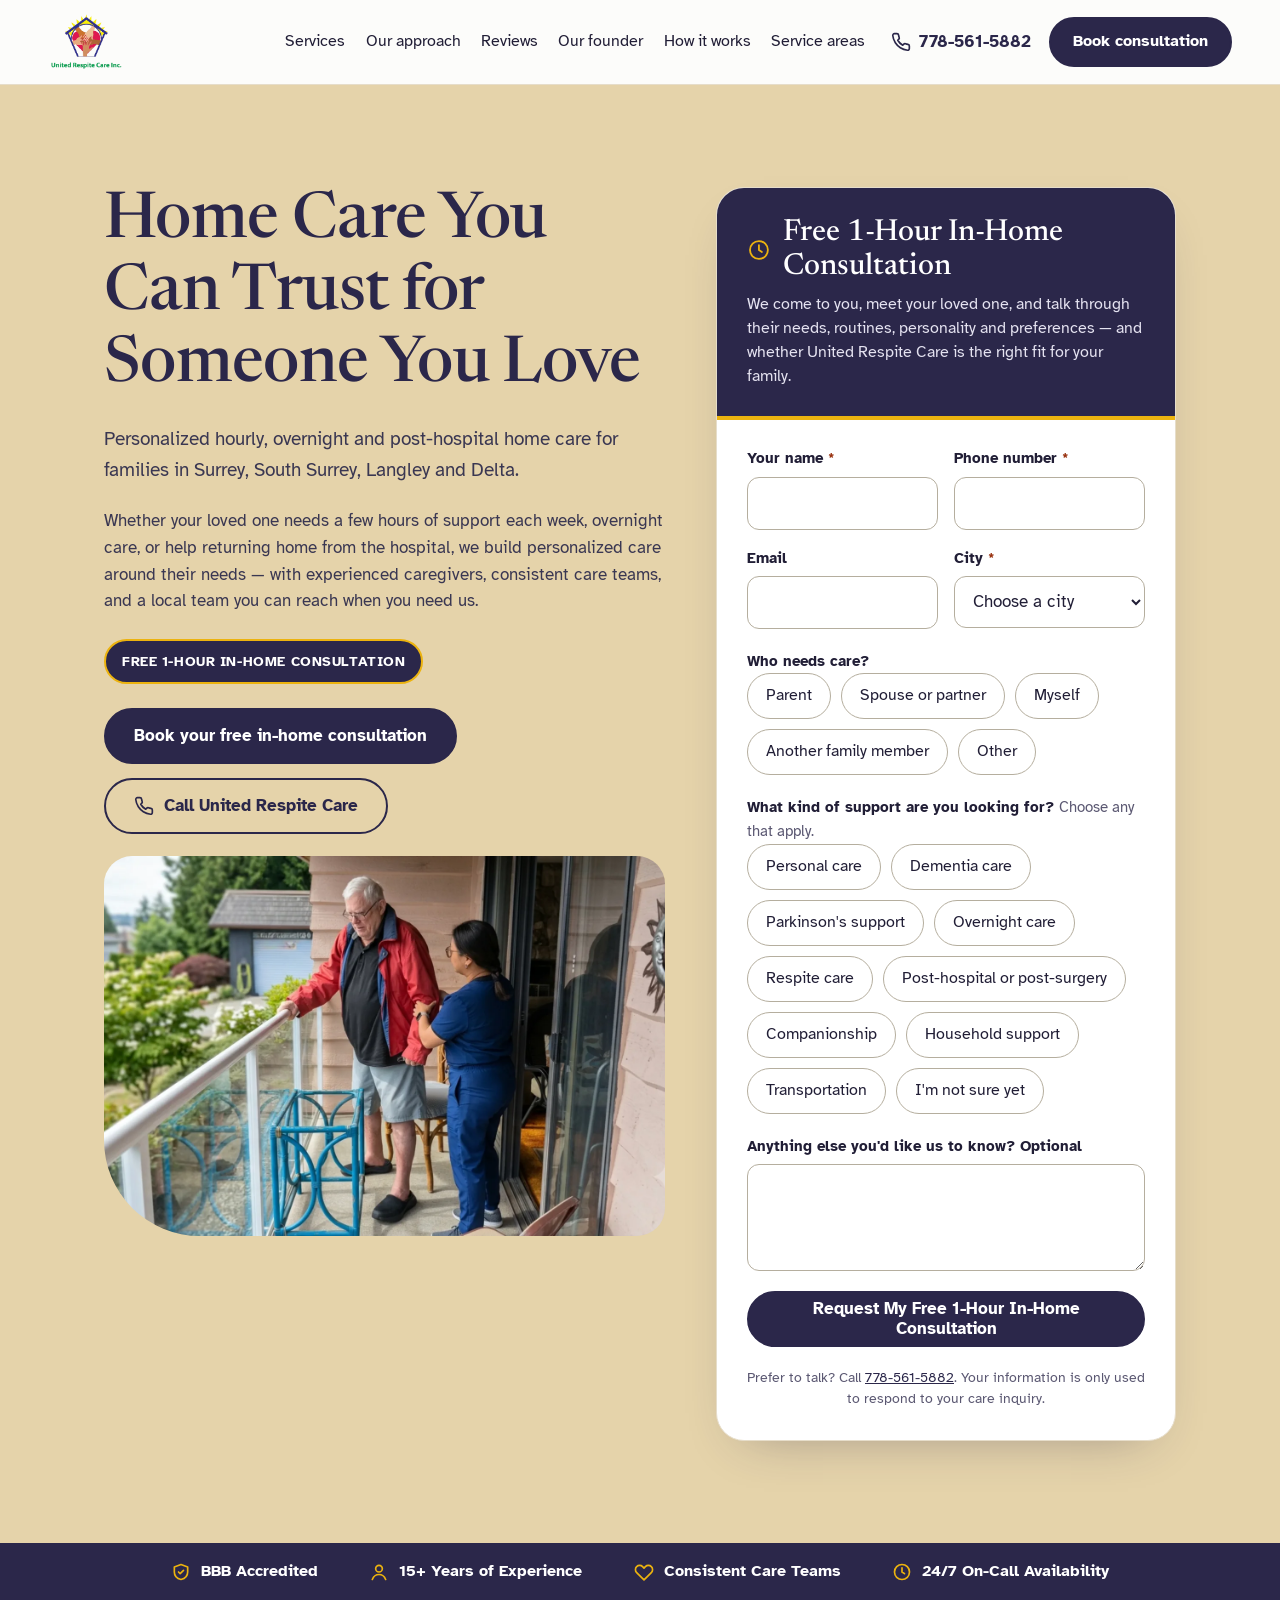
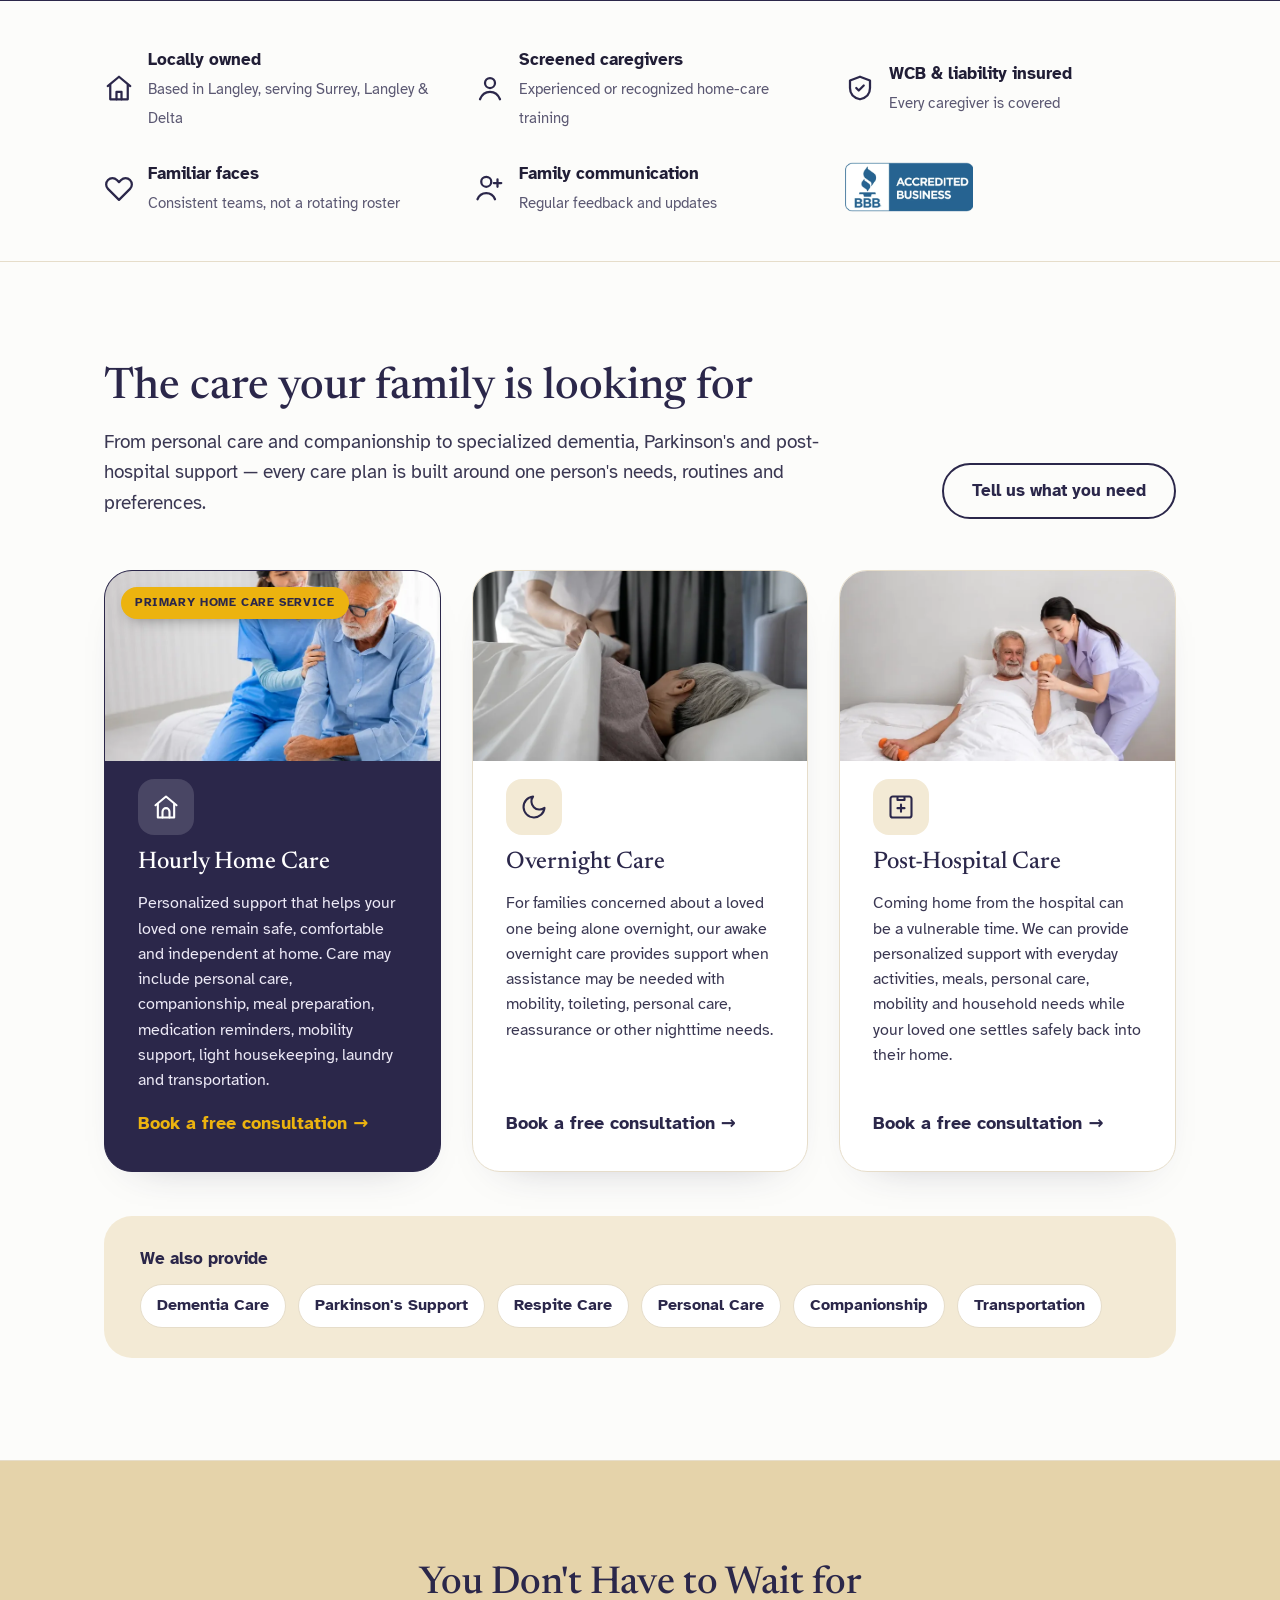
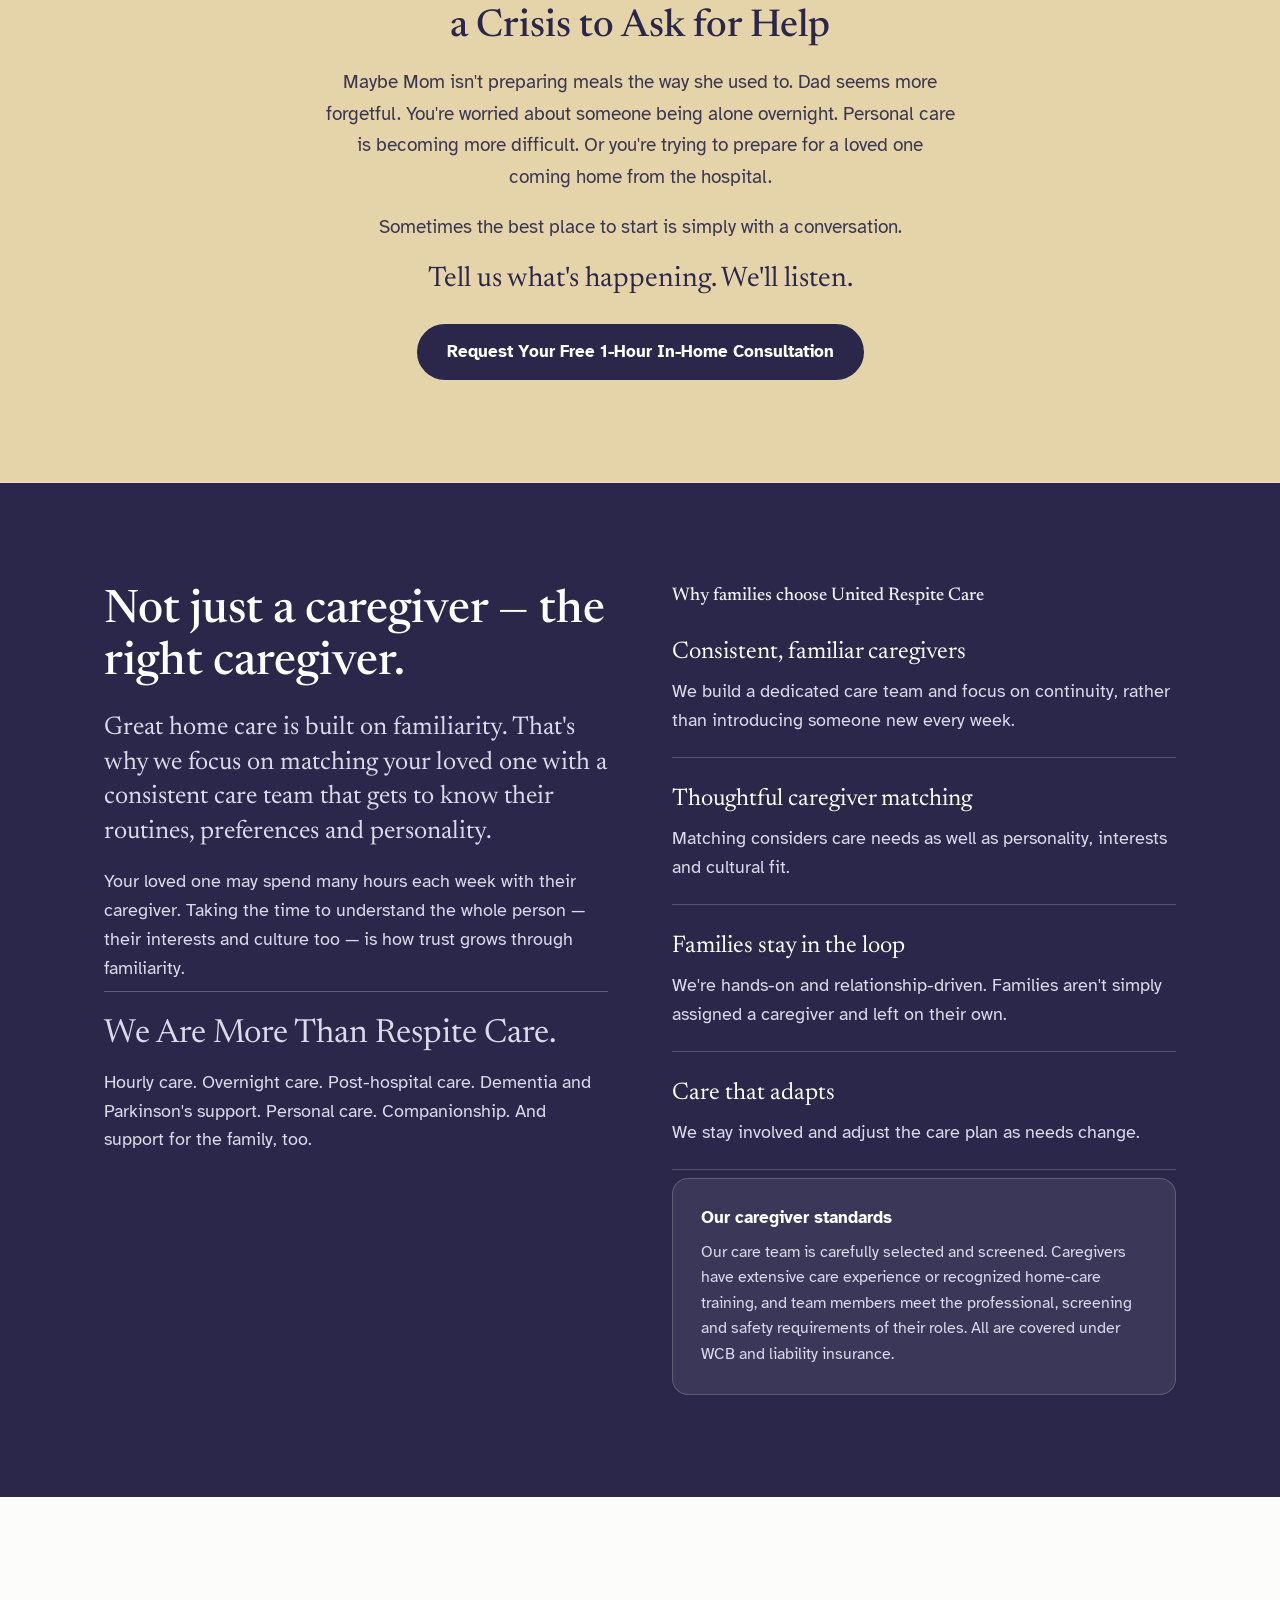
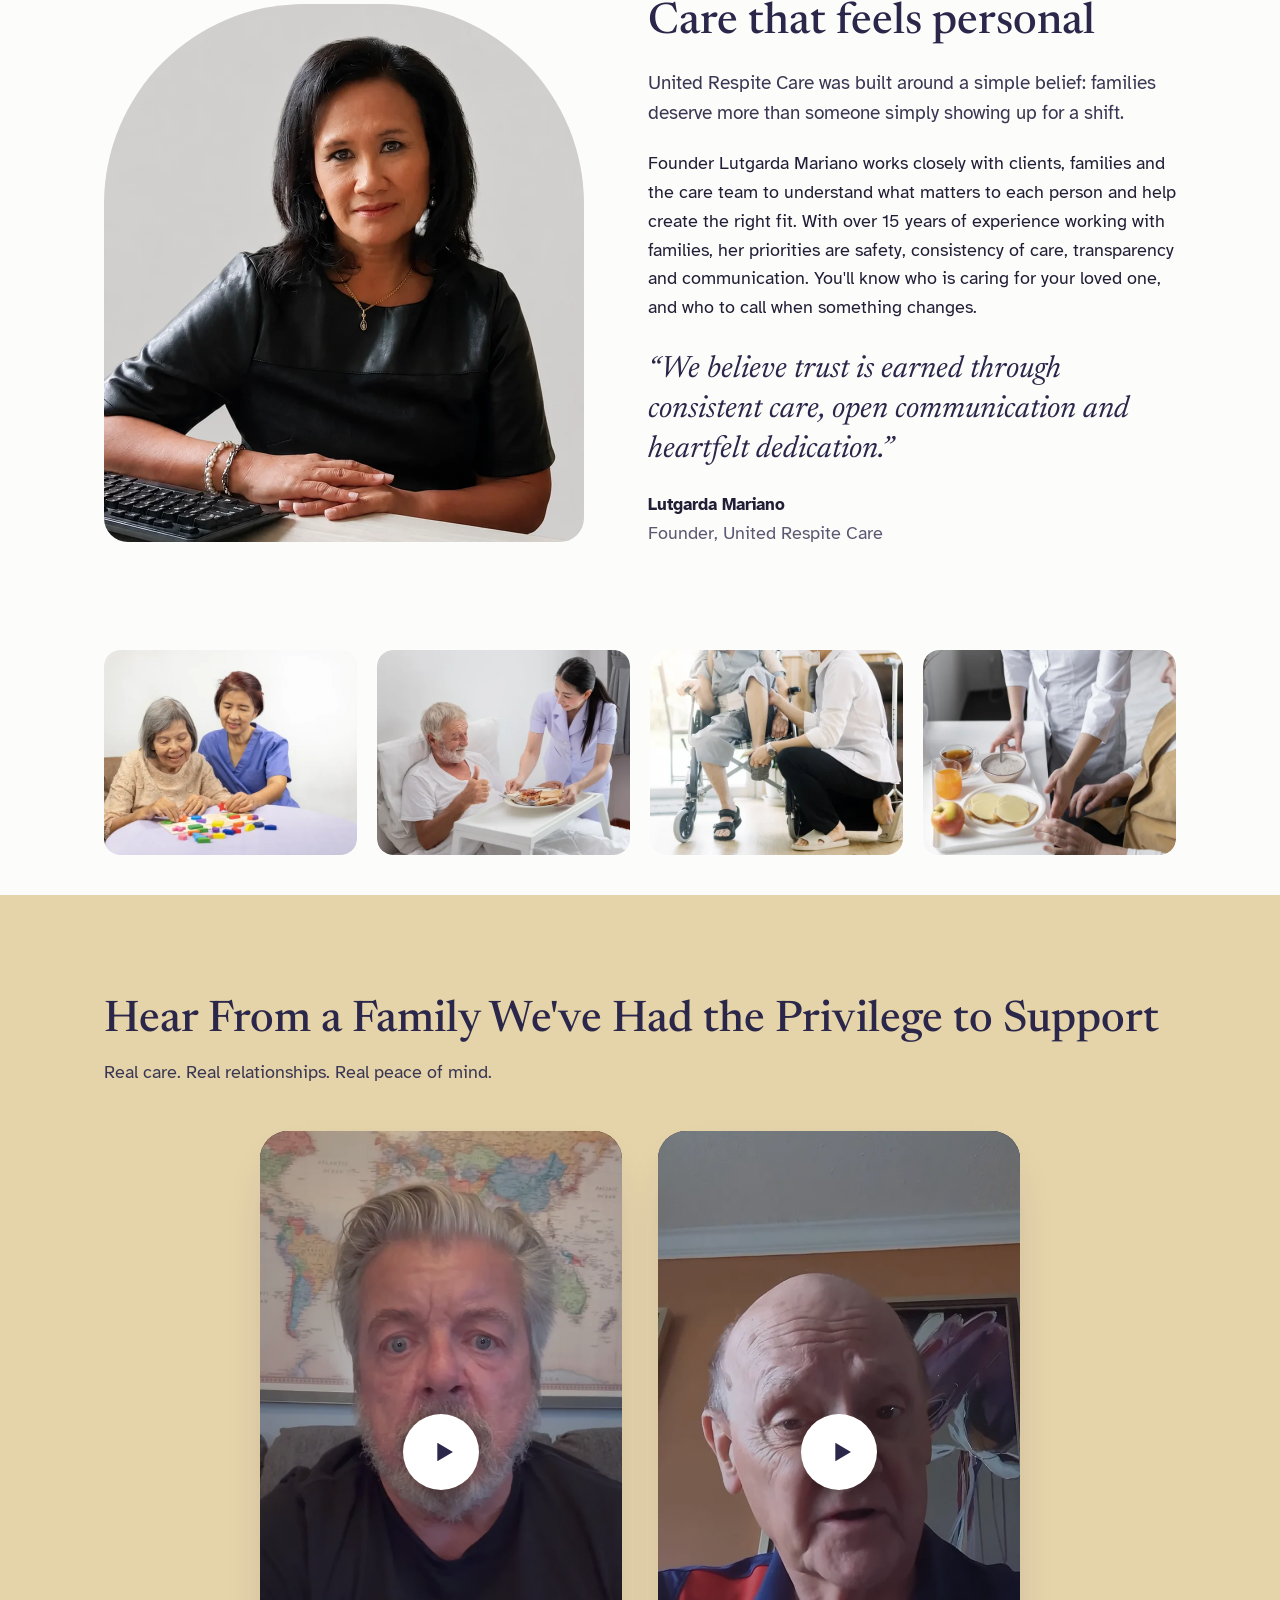
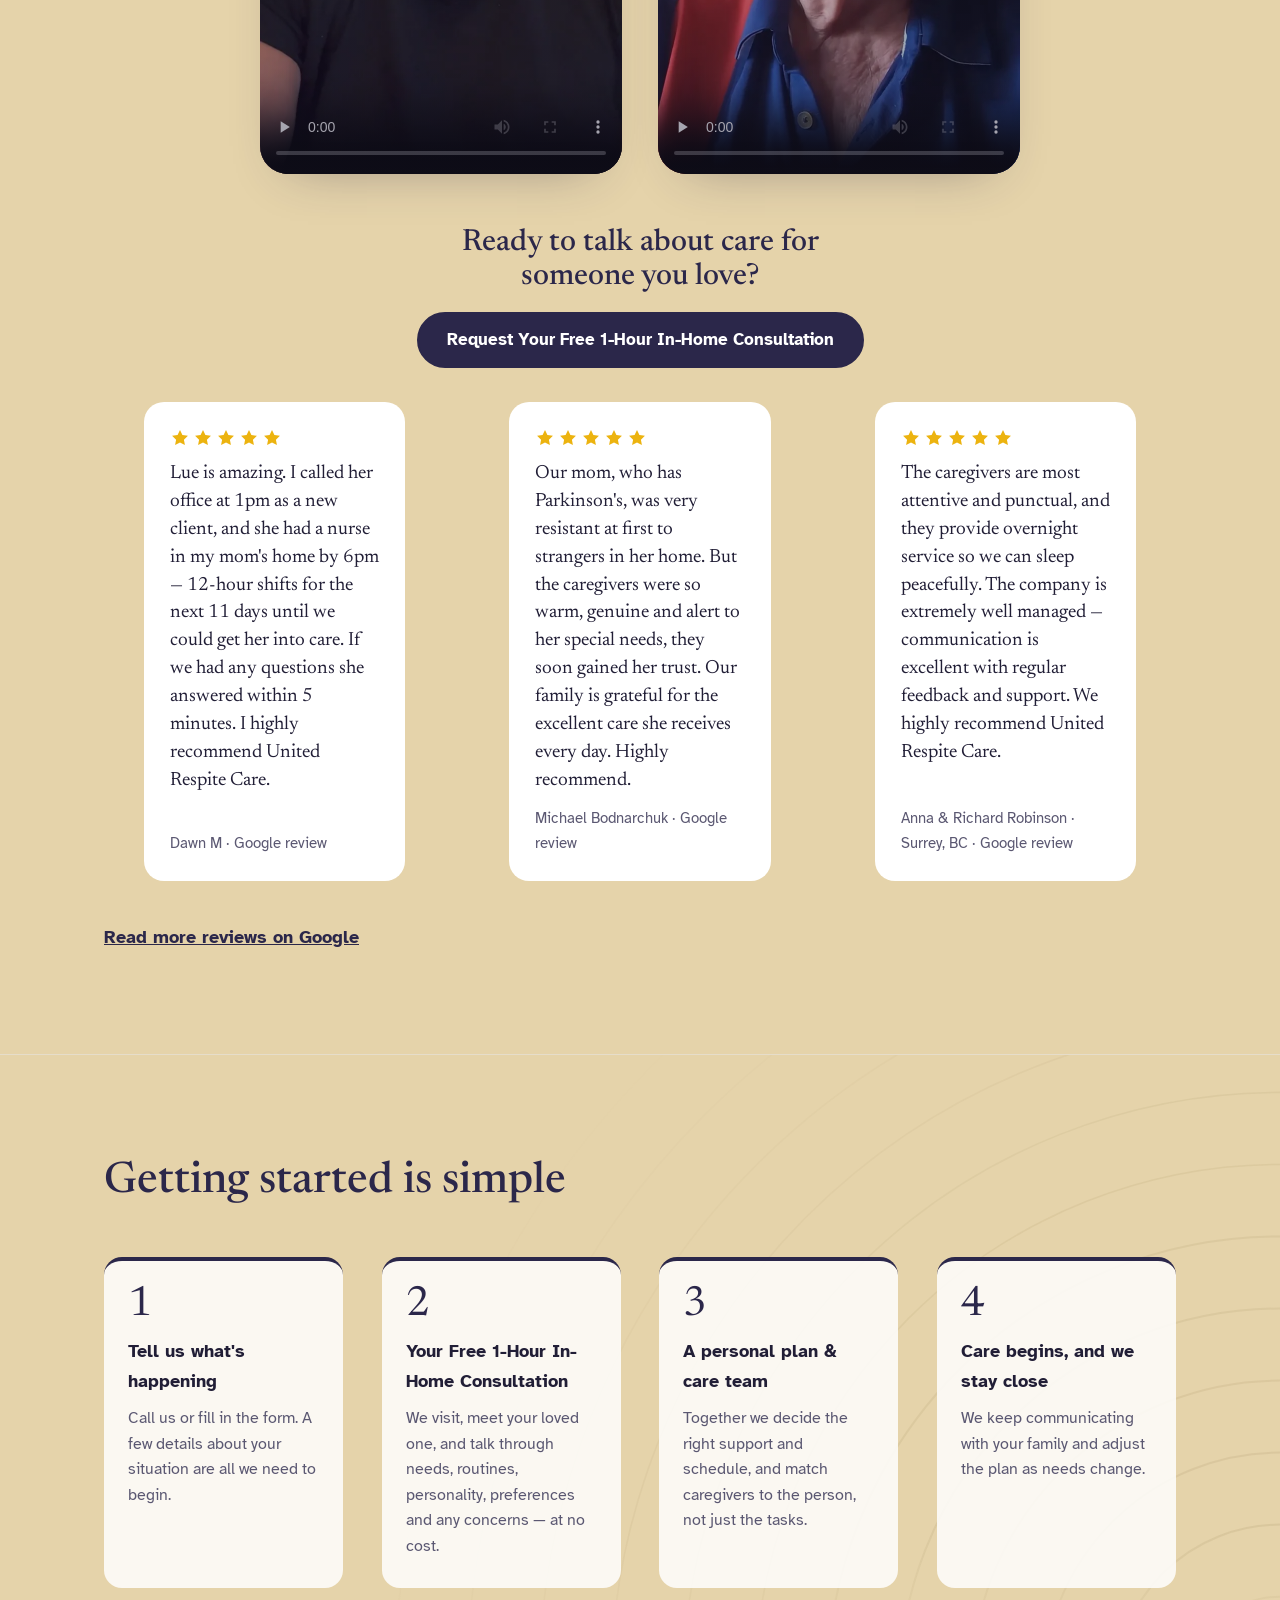
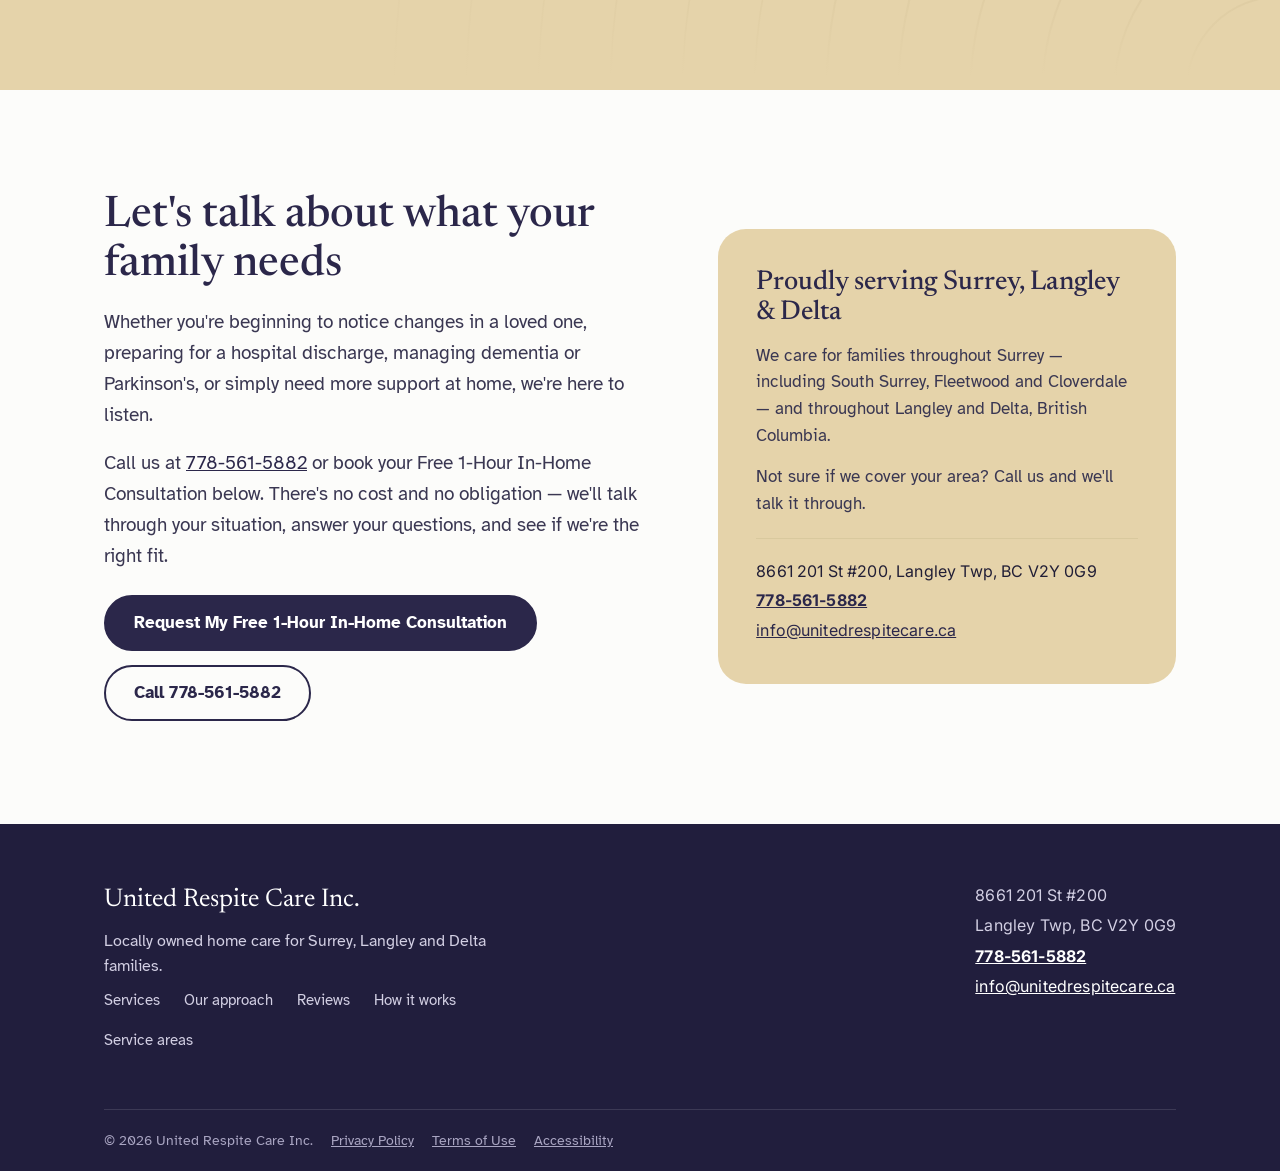
==== commit 05b6235e: "Add files via upload" ====
--- a/index.html
+++ b/index.html
@@ -70,7 +70,7 @@
     <div class="hero-copy">
       <h1 id="hero-title">Home Care You Can Trust for Someone You Love</h1>
       <p class="lead">Personalized hourly, overnight and post-hospital home care for families in Surrey, South Surrey, Langley and Delta.</p>
-      <p class="hero-sub">A few hours a week or around-the-clock support — we build the right care around your loved one, with screened, experienced caregivers and a locally owned team that answers when you call.</p>
+      <p class="hero-sub">Whether your loved one needs a few hours of support each week, overnight care, or help returning home from the hospital, we build personalized care around their needs — with experienced caregivers, consistent care teams, and a local team you can reach when you need us.</p>
       <p class="offer-flag"><span>Free 1-Hour In-Home Consultation</span></p>
       <div class="hero-actions">
         <a class="btn btn-primary" href="#consult">Book your free in-home consultation</a>
@@ -151,7 +151,7 @@
           <textarea id="f-msg" name="message" rows="3"></textarea>
         </div>
 
-        <button type="submit" class="btn btn-primary" style="width:100%">Book my Free 1-Hour Consultation</button>
+        <button type="submit" class="btn btn-primary" style="width:100%">Request My Free 1-Hour In-Home Consultation</button>
         <p class="form-fine">Prefer to talk? Call <a href="tel:+17785615882">778-561-5882</a>. Your information is only used to respond to your care inquiry.</p>
       </form>
       </div><!-- /#form-live -->
@@ -234,7 +234,7 @@
 
     <div class="svc-primary reveal-stagger">
       <article class="svc-card svc-card-lead">
-        <span class="svc-tag">Most requested</span>
+        <span class="svc-tag">Primary home care service</span>
         <img class="svc-photo" src="assets/svc-hourly.webp" alt="A caregiver supporting a senior man with a reassuring hand on his shoulder" width="760" height="507" loading="lazy">
         <div class="svc-ic" aria-hidden="true">
           <svg width="28" height="28" viewBox="0 0 24 24" fill="none" stroke="currentColor" stroke-width="1.8" stroke-linecap="round" stroke-linejoin="round"><path d="M3 10.5 12 3l9 7.5"></path><path d="M5 9.5V21h14V9.5"></path><path d="M9 21v-5a3 3 0 0 1 6 0v5"></path></svg>
@@ -279,15 +279,14 @@
   </div>
 </section>
 
-<!-- Life at home gallery -->
-<section class="gallery" aria-label="Care at home">
-  <div class="wrap">
-    <ul class="gallery-grid reveal-stagger">
-      <li><img src="assets/gal-dementia.webp" alt="A caregiver doing a shape-puzzle activity with a senior woman" width="760" height="507" loading="lazy"></li>
-      <li><img src="assets/gal-meals.webp" alt="A caregiver serving a smiling senior man breakfast in bed" width="760" height="507" loading="lazy"></li>
-      <li><img src="assets/gal-mobility.webp" alt="A caregiver helping a senior woman with mobility exercises using a walker" width="760" height="507" loading="lazy"></li>
-      <li><img src="assets/gal-feeding.webp" alt="A caregiver gently helping a senior with a meal" width="760" height="506" loading="lazy"></li>
-    </ul>
+<!-- You don't have to wait for a crisis -->
+<section id="crisis" class="crisis section" aria-labelledby="crisis-title">
+  <div class="wrap crisis-inner reveal">
+    <h2 id="crisis-title">You Don't Have to Wait for a Crisis to Ask for Help</h2>
+    <p class="crisis-lead">Maybe Mom isn't preparing meals the way she used to. Dad seems more forgetful. You're worried about someone being alone overnight. Personal care is becoming more difficult. Or you're trying to prepare for a loved one coming home from the hospital.</p>
+    <p class="crisis-line">Sometimes the best place to start is simply with a conversation.</p>
+    <p class="crisis-strong">Tell us what's happening. We'll listen.</p>
+    <a class="btn btn-primary" href="#consult">Request Your Free 1-Hour In-Home Consultation</a>
   </div>
 </section>
 
@@ -295,10 +294,10 @@
   <div class="wrap approach-grid reveal">
     <div>
       <h2 id="approach-title">Not just a caregiver — the right caregiver.</h2>
-      <p class="approach-lead" style="margin-top:22px">Anyone can send a different worker each week. We do the opposite: we match your loved one with a consistent caregiver who fits their personality, and keep that team familiar.</p>
-      <p style="margin-top:18px">Your loved one may spend many hours each week with their caregiver. That's why we take the time to understand their personality, routines, preferences, interests and culture, then build a consistent care team around them. Trust grows through familiarity.</p>
-      <p class="more-line">We are more than respite care.</p>
-      <p style="margin-top:14px">We support the person receiving care and the family who loves them.</p>
+      <p class="approach-lead" style="margin-top:22px">Great home care is built on familiarity. That's why we focus on matching your loved one with a consistent care team that gets to know their routines, preferences and personality.</p>
+      <p style="margin-top:18px">Your loved one may spend many hours each week with their caregiver. Taking the time to understand the whole person — their interests and culture too — is how trust grows through familiarity.</p>
+      <p class="more-line">We Are More Than Respite Care.</p>
+      <p style="margin-top:14px">Hourly care. Overnight care. Post-hospital care. Dementia and Parkinson's support. Personal care. Companionship. And support for the family, too.</p>
     </div>
     <div class="why-list">
       <h3>Why families choose United Respite Care</h3>
@@ -311,6 +310,31 @@
         <p>Our care team is carefully selected and screened. Caregivers have extensive care experience or recognized home-care training, and team members meet the professional, screening and safety requirements of their roles. All are covered under WCB and liability insurance.</p>
       </div>
     </div>
+  </div>
+</section>
+
+<section id="founder" class="section" aria-labelledby="founder-title">
+  <div class="wrap founder-grid reveal">
+    <img class="founder-photo" src="assets/founder-headshot.webp" alt="Lutgarda Mariano, Founder of United Respite Care" width="960" height="1154" loading="lazy">
+    <div class="founder-copy">
+      <h2 id="founder-title">Care that feels personal</h2>
+      <p class="lead">United Respite Care was built around a simple belief: families deserve more than someone simply showing up for a shift.</p>
+      <p>Founder Lutgarda Mariano works closely with clients, families and the care team to understand what matters to each person and help create the right fit. With over 15 years of experience working with families, her priorities are safety, consistency of care, transparency and communication. You'll know who is caring for your loved one, and who to call when something changes.</p>
+      <blockquote class="founder-quote">“We believe trust is earned through consistent care, open communication and heartfelt dedication.”</blockquote>
+      <p class="founder-sign"><strong>Lutgarda Mariano</strong><br><span>Founder, United Respite Care</span></p>
+    </div>
+  </div>
+</section>
+
+<!-- Life at home gallery -->
+<section class="gallery" aria-label="Care at home">
+  <div class="wrap">
+    <ul class="gallery-grid reveal-stagger">
+      <li><img src="assets/gal-dementia.webp" alt="A caregiver doing a shape-puzzle activity with a senior woman" width="760" height="507" loading="lazy"></li>
+      <li><img src="assets/gal-meals.webp" alt="A caregiver serving a smiling senior man breakfast in bed" width="760" height="507" loading="lazy"></li>
+      <li><img src="assets/gal-mobility.webp" alt="A caregiver helping a senior woman with mobility exercises using a walker" width="760" height="507" loading="lazy"></li>
+      <li><img src="assets/gal-feeding.webp" alt="A caregiver gently helping a senior with a meal" width="760" height="506" loading="lazy"></li>
+    </ul>
   </div>
 </section>
 
@@ -332,7 +356,6 @@
             <span class="play" aria-hidden="true"><svg width="34" height="34" viewBox="0 0 24 24" aria-hidden="true"><path d="M8 5.5v13l11-6.5z" fill="#2B274A"></path></svg></span>
           </button>
         </div>
-        <figcaption>A family shares their experience</figcaption>
       </figure>
       <figure class="video-item">
         <div class="video-player">
@@ -346,16 +369,14 @@
             <span class="play" aria-hidden="true"><svg width="34" height="34" viewBox="0 0 24 24" aria-hidden="true"><path d="M8 5.5v13l11-6.5z" fill="#2B274A"></path></svg></span>
           </button>
         </div>
-        <figcaption>In their own words</figcaption>
       </figure>
     </div>
 
     <div class="video-cta reveal">
       <h3>Ready to talk about care for someone you love?</h3>
-      <a class="btn btn-primary" href="#consult">Book your Free 1-Hour In-Home Consultation</a>
-    </div>
-
-    <p class="reviews-lead reveal">More families across Surrey, Langley and Delta have shared their experience:</p>
+      <a class="btn btn-primary" href="#consult">Request Your Free 1-Hour In-Home Consultation</a>
+    </div>
+
     <div class="reviews reveal-stagger">
       <figure class="review">
         <div class="stars" role="img" aria-label="5 out of 5 stars">
@@ -392,29 +413,6 @@
       </figure>
     </div>
     <p class="reviews-more"><a href="https://www.google.com/search?q=United+Respite+Care+reviews">Read more reviews on Google</a></p>
-  </div>
-</section>
-
-<section id="founder" class="section" aria-labelledby="founder-title">
-  <div class="wrap founder-grid reveal">
-    <img class="founder-photo" src="assets/founder-headshot.webp" alt="Lutgarda Mariano, Founder of United Respite Care" width="960" height="1154" loading="lazy">
-    <div class="founder-copy">
-      <h2 id="founder-title">Care that feels personal</h2>
-      <p class="lead">United Respite Care was built around a simple belief: families deserve more than someone simply showing up for a shift.</p>
-      <p>Founder Lutgarda Mariano works closely with clients, families and the care team to understand what matters to each person and help create the right fit. With over 15 years of experience working with families, her priorities are safety, consistency of care, transparency and communication. You'll know who is caring for your loved one, and who to call when something changes.</p>
-      <blockquote class="founder-quote">“We believe trust is earned through consistent care, open communication and heartfelt dedication.”</blockquote>
-      <p class="founder-sign"><strong>Lutgarda Mariano</strong><br><span>Founder, United Respite Care</span></p>
-    </div>
-  </div>
-</section>
-
-<!-- Offer band -->
-<section class="offerband" aria-labelledby="offer-title">
-  <div class="wrap reveal">
-    <p class="offer-flag offer-flag-light"><span>Free 1-Hour In-Home Consultation</span></p>
-    <h2 id="offer-title">Free 1-Hour In-Home Consultation</h2>
-    <p>Let's meet in your loved one's home, talk about what's happening and learn about their routines, personality, preferences and care needs. We'll discuss the type of support your family is looking for and whether United Respite Care is the right fit.</p>
-    <a class="btn btn-gold" href="#consult">Book my Free 1-Hour Consultation</a>
   </div>
 </section>
 
@@ -437,7 +435,7 @@
       <p class="lead">Whether you're beginning to notice changes in a loved one, preparing for a hospital discharge, managing dementia or Parkinson's, or simply need more support at home, we're here to listen.</p>
       <p class="lead">Call us at <a href="tel:+17785615882">778-561-5882</a> or book your Free 1-Hour In-Home Consultation below. There's no cost and no obligation — we'll talk through your situation, answer your questions, and see if we're the right fit.</p>
       <div class="close-actions">
-        <a class="btn btn-primary" href="#consult">Book my Free 1-Hour Consultation</a>
+        <a class="btn btn-primary" href="#consult">Request My Free 1-Hour In-Home Consultation</a>
         <a class="btn btn-outline" href="tel:+17785615882">Call 778-561-5882</a>
       </div>
     </div>
--- a/styles.css
+++ b/styles.css
@@ -181,11 +181,16 @@
 /* Offer band */
 .btn-gold{background:var(--gold);color:var(--navy);border-color:var(--gold);}
 .btn-gold:hover{background:var(--blue);border-color:var(--blue);color:#fff;}
-.offerband{background:var(--navy);color:#fff;text-align:center;padding-block:clamp(52px,7vw,88px);}
-.offerband .wrap{max-width:760px;display:flex;flex-direction:column;align-items:center;gap:18px;}
-.offerband h2{color:#fff;}
-.offerband p{color:#e2e0ef;font-size:1.1rem;line-height:1.6;max-width:60ch;}
-.offerband .btn{margin-top:6px;}
+/* "You don't have to wait for a crisis" — warm, emotionally resonant band */
+.crisis{background:var(--sand);border-top:1px solid var(--line);border-bottom:1px solid var(--line);}
+.crisis-inner{max-width:760px;margin-inline:auto;text-align:center;
+  display:flex;flex-direction:column;align-items:center;gap:18px;}
+.crisis h2{font-size:clamp(1.7rem,3vw,2.5rem);max-width:20ch;}
+.crisis-lead{color:#3a3752;font-size:clamp(1.05rem,1.5vw,1.2rem);line-height:1.65;max-width:60ch;}
+.crisis-line{color:#3a3752;font-size:clamp(1.05rem,1.5vw,1.2rem);}
+.crisis-strong{font-family:"Newsreader",Georgia,serif;font-size:clamp(1.4rem,2.2vw,1.9rem);
+  color:var(--navy);line-height:1.25;margin-top:2px;}
+.crisis .btn{margin-top:8px;}
 
 /* Differentiator */
 .approach{background:var(--navy);color:#fff;}
@@ -254,10 +259,14 @@
 .founder-sign span{color:var(--muted);}
 
 /* How it works */
-.how{background-color:var(--sand);
-  background-image:url(assets/texture.webp);
-  background-size:1500px auto;background-position:right -120px bottom -160px;background-repeat:no-repeat;
+.how{position:relative;background-color:var(--sand);
+  background-image:url(assets/texture.svg);
+  background-size:min(70%,900px) auto;background-position:right bottom;background-repeat:no-repeat;
   border-top:1px solid var(--line);}
+/* Fade the texture into the sand at the bottom so lines never reach the border */
+.how::after{content:"";position:absolute;left:0;right:0;bottom:0;height:160px;pointer-events:none;
+  background:linear-gradient(to bottom, rgba(229,211,170,0) 0%, var(--sand) 92%);}
+.how > .wrap{position:relative;z-index:1;}
 .steps{list-style:none;margin:clamp(32px,4vw,52px) 0 0;padding:0;
   display:grid;grid-template-columns:repeat(4,minmax(0,1fr));gap:clamp(24px,3vw,40px);}
 .step{background:rgba(255,255,255,.85);border-radius:18px;border-top:4px solid var(--navy);
